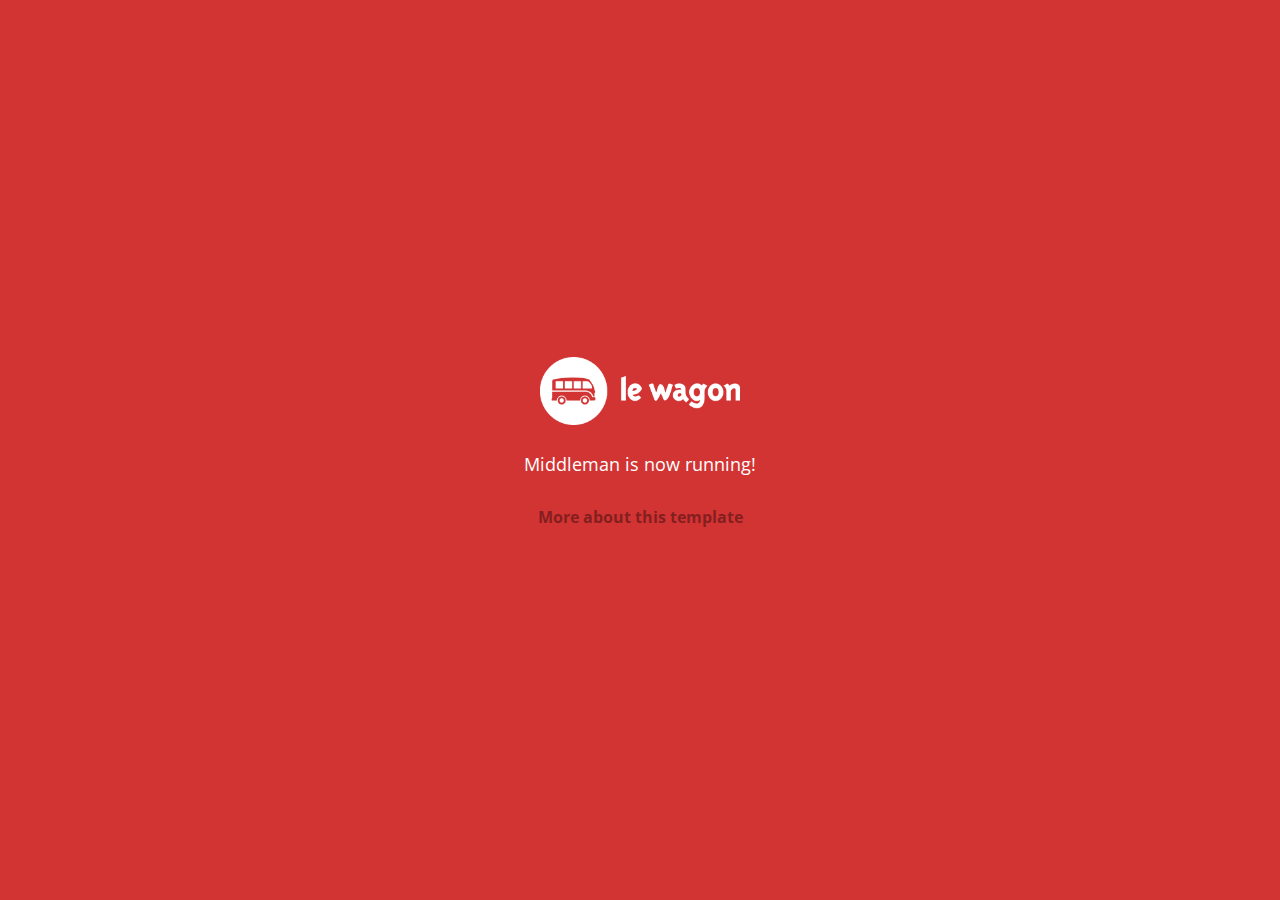
==== index.html @ df665732 "Automated commit at 2018-11-05 10:04:46 UTC by middleman-deploy 2.0.0-alpha" ====
<!doctype html>
<html>
  <head>
    <meta charset="utf-8">
    <meta http-equiv="x-ua-compatible" content="ie=edge">
    <meta name="viewport"
          content="width=device-width, initial-scale=1, shrink-to-fit=no">
    <!-- Use the title from a page's frontmatter if it has one -->
    <title>Le Wagon - Middleman</title>
    <link href="stylesheets/application-d8451641.css" rel="stylesheet" />
    <script src="javascripts/application-93de88c9.js"></script>
    <link href="images/favicon-f15af148.png" rel="icon" type="image/png" />
  </head>
  <body>
    <div id="home">
  <div class="home-content">
    <img src="images/logo-acc9c0ec.png" width="200" alt="Logo" />
    <p>
      Middleman is now running!
    </p>
    <p class="about">
      <a href="about.html">More about this template</a>
    </p>
  </div>
</div>

  </body>
</html>
---- stylesheets/application-d8451641.css ----
@import url("https://fonts.googleapis.com/css?family=Open+Sans:400,300,700|Raleway:400,100,300,700,500");/*!
 * Bootstrap v3.3.7 (http://getbootstrap.com)
 * Copyright 2011-2016 Twitter, Inc.
 * Licensed under MIT (https://github.com/twbs/bootstrap/blob/master/LICENSE)
 *//*! normalize.css v3.0.3 | MIT License | github.com/necolas/normalize.css */html{font-family:sans-serif;-ms-text-size-adjust:100%;-webkit-text-size-adjust:100%}body{margin:0}article,aside,details,figcaption,figure,footer,header,hgroup,main,menu,nav,section,summary{display:block}audio,canvas,progress,video{display:inline-block;vertical-align:baseline}audio:not([controls]){display:none;height:0}[hidden],template{display:none}a{background-color:transparent}a:active,a:hover{outline:0}abbr[title]{border-bottom:1px dotted}b,strong{font-weight:bold}dfn{font-style:italic}h1{font-size:2em;margin:0.67em 0}mark{background:#ff0;color:#000}small{font-size:80%}sub,sup{font-size:75%;line-height:0;position:relative;vertical-align:baseline}sup{top:-0.5em}sub{bottom:-0.25em}img{border:0}svg:not(:root){overflow:hidden}figure{margin:1em 40px}hr{-webkit-box-sizing:content-box;box-sizing:content-box;height:0}pre{overflow:auto}code,kbd,pre,samp{font-family:monospace, monospace;font-size:1em}button,input,optgroup,select,textarea{color:inherit;font:inherit;margin:0}button{overflow:visible}button,select{text-transform:none}button,html input[type="button"],input[type="reset"],input[type="submit"]{-webkit-appearance:button;cursor:pointer}button[disabled],html input[disabled]{cursor:default}button::-moz-focus-inner,input::-moz-focus-inner{border:0;padding:0}input{line-height:normal}input[type="checkbox"],input[type="radio"]{-webkit-box-sizing:border-box;box-sizing:border-box;padding:0}input[type="number"]::-webkit-inner-spin-button,input[type="number"]::-webkit-outer-spin-button{height:auto}input[type="search"]{-webkit-appearance:textfield;-webkit-box-sizing:content-box;box-sizing:content-box}input[type="search"]::-webkit-search-cancel-button,input[type="search"]::-webkit-search-decoration{-webkit-appearance:none}fieldset{border:1px solid #c0c0c0;margin:0 2px;padding:0.35em 0.625em 0.75em}legend{border:0;padding:0}textarea{overflow:auto}optgroup{font-weight:bold}table{border-collapse:collapse;border-spacing:0}td,th{padding:0}/*! Source: https://github.com/h5bp/html5-boilerplate/blob/master/src/css/main.css */@media print{*,*:before,*:after{background:transparent !important;color:#000 !important;-webkit-box-shadow:none !important;box-shadow:none !important;text-shadow:none !important}a,a:visited{text-decoration:underline}a[href]:after{content:" (" attr(href) ")"}abbr[title]:after{content:" (" attr(title) ")"}a[href^="#"]:after,a[href^="javascript:"]:after{content:""}pre,blockquote{border:1px solid #999;page-break-inside:avoid}thead{display:table-header-group}tr,img{page-break-inside:avoid}img{max-width:100% !important}p,h2,h3{orphans:3;widows:3}h2,h3{page-break-after:avoid}.navbar{display:none}.btn>.caret,.dropup>.btn>.caret{border-top-color:#000 !important}.label{border:1px solid #000}.table{border-collapse:collapse !important}.table td,.table th{background-color:#fff !important}.table-bordered th,.table-bordered td{border:1px solid #ddd !important}}@font-face{font-family:'Glyphicons Halflings';src:url("../assets/bootstrap/glyphicons-halflings-regular-86b6f62b.eot");src:url("../assets/bootstrap/glyphicons-halflings-regular-86b6f62b.eot?#iefix") format("embedded-opentype"),url("../assets/bootstrap/glyphicons-halflings-regular-ca35b697.woff2") format("woff2"),url("../assets/bootstrap/glyphicons-halflings-regular-278e49a8.woff") format("woff"),url("../assets/bootstrap/glyphicons-halflings-regular-44bc1850.ttf") format("truetype"),url("../assets/bootstrap/glyphicons-halflings-regular-de51a849.svg#glyphicons_halflingsregular") format("svg")}.glyphicon{position:relative;top:1px;display:inline-block;font-family:'Glyphicons Halflings';font-style:normal;font-weight:normal;line-height:1;-webkit-font-smoothing:antialiased;-moz-osx-font-smoothing:grayscale}.glyphicon-asterisk:before{content:"\002a"}.glyphicon-plus:before{content:"\002b"}.glyphicon-euro:before,.glyphicon-eur:before{content:"\20ac"}.glyphicon-minus:before{content:"\2212"}.glyphicon-cloud:before{content:"\2601"}.glyphicon-envelope:before{content:"\2709"}.glyphicon-pencil:before{content:"\270f"}.glyphicon-glass:before{content:"\e001"}.glyphicon-music:before{content:"\e002"}.glyphicon-search:before{content:"\e003"}.glyphicon-heart:before{content:"\e005"}.glyphicon-star:before{content:"\e006"}.glyphicon-star-empty:before{content:"\e007"}.glyphicon-user:before{content:"\e008"}.glyphicon-film:before{content:"\e009"}.glyphicon-th-large:before{content:"\e010"}.glyphicon-th:before{content:"\e011"}.glyphicon-th-list:before{content:"\e012"}.glyphicon-ok:before{content:"\e013"}.glyphicon-remove:before{content:"\e014"}.glyphicon-zoom-in:before{content:"\e015"}.glyphicon-zoom-out:before{content:"\e016"}.glyphicon-off:before{content:"\e017"}.glyphicon-signal:before{content:"\e018"}.glyphicon-cog:before{content:"\e019"}.glyphicon-trash:before{content:"\e020"}.glyphicon-home:before{content:"\e021"}.glyphicon-file:before{content:"\e022"}.glyphicon-time:before{content:"\e023"}.glyphicon-road:before{content:"\e024"}.glyphicon-download-alt:before{content:"\e025"}.glyphicon-download:before{content:"\e026"}.glyphicon-upload:before{content:"\e027"}.glyphicon-inbox:before{content:"\e028"}.glyphicon-play-circle:before{content:"\e029"}.glyphicon-repeat:before{content:"\e030"}.glyphicon-refresh:before{content:"\e031"}.glyphicon-list-alt:before{content:"\e032"}.glyphicon-lock:before{content:"\e033"}.glyphicon-flag:before{content:"\e034"}.glyphicon-headphones:before{content:"\e035"}.glyphicon-volume-off:before{content:"\e036"}.glyphicon-volume-down:before{content:"\e037"}.glyphicon-volume-up:before{content:"\e038"}.glyphicon-qrcode:before{content:"\e039"}.glyphicon-barcode:before{content:"\e040"}.glyphicon-tag:before{content:"\e041"}.glyphicon-tags:before{content:"\e042"}.glyphicon-book:before{content:"\e043"}.glyphicon-bookmark:before{content:"\e044"}.glyphicon-print:before{content:"\e045"}.glyphicon-camera:before{content:"\e046"}.glyphicon-font:before{content:"\e047"}.glyphicon-bold:before{content:"\e048"}.glyphicon-italic:before{content:"\e049"}.glyphicon-text-height:before{content:"\e050"}.glyphicon-text-width:before{content:"\e051"}.glyphicon-align-left:before{content:"\e052"}.glyphicon-align-center:before{content:"\e053"}.glyphicon-align-right:before{content:"\e054"}.glyphicon-align-justify:before{content:"\e055"}.glyphicon-list:before{content:"\e056"}.glyphicon-indent-left:before{content:"\e057"}.glyphicon-indent-right:before{content:"\e058"}.glyphicon-facetime-video:before{content:"\e059"}.glyphicon-picture:before{content:"\e060"}.glyphicon-map-marker:before{content:"\e062"}.glyphicon-adjust:before{content:"\e063"}.glyphicon-tint:before{content:"\e064"}.glyphicon-edit:before{content:"\e065"}.glyphicon-share:before{content:"\e066"}.glyphicon-check:before{content:"\e067"}.glyphicon-move:before{content:"\e068"}.glyphicon-step-backward:before{content:"\e069"}.glyphicon-fast-backward:before{content:"\e070"}.glyphicon-backward:before{content:"\e071"}.glyphicon-play:before{content:"\e072"}.glyphicon-pause:before{content:"\e073"}.glyphicon-stop:before{content:"\e074"}.glyphicon-forward:before{content:"\e075"}.glyphicon-fast-forward:before{content:"\e076"}.glyphicon-step-forward:before{content:"\e077"}.glyphicon-eject:before{content:"\e078"}.glyphicon-chevron-left:before{content:"\e079"}.glyphicon-chevron-right:before{content:"\e080"}.glyphicon-plus-sign:before{content:"\e081"}.glyphicon-minus-sign:before{content:"\e082"}.glyphicon-remove-sign:before{content:"\e083"}.glyphicon-ok-sign:before{content:"\e084"}.glyphicon-question-sign:before{content:"\e085"}.glyphicon-info-sign:before{content:"\e086"}.glyphicon-screenshot:before{content:"\e087"}.glyphicon-remove-circle:before{content:"\e088"}.glyphicon-ok-circle:before{content:"\e089"}.glyphicon-ban-circle:before{content:"\e090"}.glyphicon-arrow-left:before{content:"\e091"}.glyphicon-arrow-right:before{content:"\e092"}.glyphicon-arrow-up:before{content:"\e093"}.glyphicon-arrow-down:before{content:"\e094"}.glyphicon-share-alt:before{content:"\e095"}.glyphicon-resize-full:before{content:"\e096"}.glyphicon-resize-small:before{content:"\e097"}.glyphicon-exclamation-sign:before{content:"\e101"}.glyphicon-gift:before{content:"\e102"}.glyphicon-leaf:before{content:"\e103"}.glyphicon-fire:before{content:"\e104"}.glyphicon-eye-open:before{content:"\e105"}.glyphicon-eye-close:before{content:"\e106"}.glyphicon-warning-sign:before{content:"\e107"}.glyphicon-plane:before{content:"\e108"}.glyphicon-calendar:before{content:"\e109"}.glyphicon-random:before{content:"\e110"}.glyphicon-comment:before{content:"\e111"}.glyphicon-magnet:before{content:"\e112"}.glyphicon-chevron-up:before{content:"\e113"}.glyphicon-chevron-down:before{content:"\e114"}.glyphicon-retweet:before{content:"\e115"}.glyphicon-shopping-cart:before{content:"\e116"}.glyphicon-folder-close:before{content:"\e117"}.glyphicon-folder-open:before{content:"\e118"}.glyphicon-resize-vertical:before{content:"\e119"}.glyphicon-resize-horizontal:before{content:"\e120"}.glyphicon-hdd:before{content:"\e121"}.glyphicon-bullhorn:before{content:"\e122"}.glyphicon-bell:before{content:"\e123"}.glyphicon-certificate:before{content:"\e124"}.glyphicon-thumbs-up:before{content:"\e125"}.glyphicon-thumbs-down:before{content:"\e126"}.glyphicon-hand-right:before{content:"\e127"}.glyphicon-hand-left:before{content:"\e128"}.glyphicon-hand-up:before{content:"\e129"}.glyphicon-hand-down:before{content:"\e130"}.glyphicon-circle-arrow-right:before{content:"\e131"}.glyphicon-circle-arrow-left:before{content:"\e132"}.glyphicon-circle-arrow-up:before{content:"\e133"}.glyphicon-circle-arrow-down:before{content:"\e134"}.glyphicon-globe:before{content:"\e135"}.glyphicon-wrench:before{content:"\e136"}.glyphicon-tasks:before{content:"\e137"}.glyphicon-filter:before{content:"\e138"}.glyphicon-briefcase:before{content:"\e139"}.glyphicon-fullscreen:before{content:"\e140"}.glyphicon-dashboard:before{content:"\e141"}.glyphicon-paperclip:before{content:"\e142"}.glyphicon-heart-empty:before{content:"\e143"}.glyphicon-link:before{content:"\e144"}.glyphicon-phone:before{content:"\e145"}.glyphicon-pushpin:before{content:"\e146"}.glyphicon-usd:before{content:"\e148"}.glyphicon-gbp:before{content:"\e149"}.glyphicon-sort:before{content:"\e150"}.glyphicon-sort-by-alphabet:before{content:"\e151"}.glyphicon-sort-by-alphabet-alt:before{content:"\e152"}.glyphicon-sort-by-order:before{content:"\e153"}.glyphicon-sort-by-order-alt:before{content:"\e154"}.glyphicon-sort-by-attributes:before{content:"\e155"}.glyphicon-sort-by-attributes-alt:before{content:"\e156"}.glyphicon-unchecked:before{content:"\e157"}.glyphicon-expand:before{content:"\e158"}.glyphicon-collapse-down:before{content:"\e159"}.glyphicon-collapse-up:before{content:"\e160"}.glyphicon-log-in:before{content:"\e161"}.glyphicon-flash:before{content:"\e162"}.glyphicon-log-out:before{content:"\e163"}.glyphicon-new-window:before{content:"\e164"}.glyphicon-record:before{content:"\e165"}.glyphicon-save:before{content:"\e166"}.glyphicon-open:before{content:"\e167"}.glyphicon-saved:before{content:"\e168"}.glyphicon-import:before{content:"\e169"}.glyphicon-export:before{content:"\e170"}.glyphicon-send:before{content:"\e171"}.glyphicon-floppy-disk:before{content:"\e172"}.glyphicon-floppy-saved:before{content:"\e173"}.glyphicon-floppy-remove:before{content:"\e174"}.glyphicon-floppy-save:before{content:"\e175"}.glyphicon-floppy-open:before{content:"\e176"}.glyphicon-credit-card:before{content:"\e177"}.glyphicon-transfer:before{content:"\e178"}.glyphicon-cutlery:before{content:"\e179"}.glyphicon-header:before{content:"\e180"}.glyphicon-compressed:before{content:"\e181"}.glyphicon-earphone:before{content:"\e182"}.glyphicon-phone-alt:before{content:"\e183"}.glyphicon-tower:before{content:"\e184"}.glyphicon-stats:before{content:"\e185"}.glyphicon-sd-video:before{content:"\e186"}.glyphicon-hd-video:before{content:"\e187"}.glyphicon-subtitles:before{content:"\e188"}.glyphicon-sound-stereo:before{content:"\e189"}.glyphicon-sound-dolby:before{content:"\e190"}.glyphicon-sound-5-1:before{content:"\e191"}.glyphicon-sound-6-1:before{content:"\e192"}.glyphicon-sound-7-1:before{content:"\e193"}.glyphicon-copyright-mark:before{content:"\e194"}.glyphicon-registration-mark:before{content:"\e195"}.glyphicon-cloud-download:before{content:"\e197"}.glyphicon-cloud-upload:before{content:"\e198"}.glyphicon-tree-conifer:before{content:"\e199"}.glyphicon-tree-deciduous:before{content:"\e200"}.glyphicon-cd:before{content:"\e201"}.glyphicon-save-file:before{content:"\e202"}.glyphicon-open-file:before{content:"\e203"}.glyphicon-level-up:before{content:"\e204"}.glyphicon-copy:before{content:"\e205"}.glyphicon-paste:before{content:"\e206"}.glyphicon-alert:before{content:"\e209"}.glyphicon-equalizer:before{content:"\e210"}.glyphicon-king:before{content:"\e211"}.glyphicon-queen:before{content:"\e212"}.glyphicon-pawn:before{content:"\e213"}.glyphicon-bishop:before{content:"\e214"}.glyphicon-knight:before{content:"\e215"}.glyphicon-baby-formula:before{content:"\e216"}.glyphicon-tent:before{content:"\26fa"}.glyphicon-blackboard:before{content:"\e218"}.glyphicon-bed:before{content:"\e219"}.glyphicon-apple:before{content:"\f8ff"}.glyphicon-erase:before{content:"\e221"}.glyphicon-hourglass:before{content:"\231b"}.glyphicon-lamp:before{content:"\e223"}.glyphicon-duplicate:before{content:"\e224"}.glyphicon-piggy-bank:before{content:"\e225"}.glyphicon-scissors:before{content:"\e226"}.glyphicon-bitcoin:before{content:"\e227"}.glyphicon-btc:before{content:"\e227"}.glyphicon-xbt:before{content:"\e227"}.glyphicon-yen:before{content:"\00a5"}.glyphicon-jpy:before{content:"\00a5"}.glyphicon-ruble:before{content:"\20bd"}.glyphicon-rub:before{content:"\20bd"}.glyphicon-scale:before{content:"\e230"}.glyphicon-ice-lolly:before{content:"\e231"}.glyphicon-ice-lolly-tasted:before{content:"\e232"}.glyphicon-education:before{content:"\e233"}.glyphicon-option-horizontal:before{content:"\e234"}.glyphicon-option-vertical:before{content:"\e235"}.glyphicon-menu-hamburger:before{content:"\e236"}.glyphicon-modal-window:before{content:"\e237"}.glyphicon-oil:before{content:"\e238"}.glyphicon-grain:before{content:"\e239"}.glyphicon-sunglasses:before{content:"\e240"}.glyphicon-text-size:before{content:"\e241"}.glyphicon-text-color:before{content:"\e242"}.glyphicon-text-background:before{content:"\e243"}.glyphicon-object-align-top:before{content:"\e244"}.glyphicon-object-align-bottom:before{content:"\e245"}.glyphicon-object-align-horizontal:before{content:"\e246"}.glyphicon-object-align-left:before{content:"\e247"}.glyphicon-object-align-vertical:before{content:"\e248"}.glyphicon-object-align-right:before{content:"\e249"}.glyphicon-triangle-right:before{content:"\e250"}.glyphicon-triangle-left:before{content:"\e251"}.glyphicon-triangle-bottom:before{content:"\e252"}.glyphicon-triangle-top:before{content:"\e253"}.glyphicon-console:before{content:"\e254"}.glyphicon-superscript:before{content:"\e255"}.glyphicon-subscript:before{content:"\e256"}.glyphicon-menu-left:before{content:"\e257"}.glyphicon-menu-right:before{content:"\e258"}.glyphicon-menu-down:before{content:"\e259"}.glyphicon-menu-up:before{content:"\e260"}*{-webkit-box-sizing:border-box;box-sizing:border-box}*:before,*:after{-webkit-box-sizing:border-box;box-sizing:border-box}html{font-size:10px;-webkit-tap-highlight-color:transparent}body{font-family:"Open Sans", "Helvetica", "sans-serif";font-size:18px;line-height:1.42857143;color:#333333;background-color:#F4F4F4}input,button,select,textarea{font-family:inherit;font-size:inherit;line-height:inherit}a{color:#469AE0;text-decoration:none}a:hover,a:focus{color:#1f74ba;text-decoration:underline}a:focus{outline:5px auto -webkit-focus-ring-color;outline-offset:-2px}figure{margin:0}img{vertical-align:middle}.img-responsive{display:block;max-width:100%;height:auto}.img-rounded{border-radius:2px}.img-thumbnail{padding:4px;line-height:1.42857143;background-color:#F4F4F4;border:1px solid #ddd;border-radius:2px;-webkit-transition:all 0.2s ease-in-out;transition:all 0.2s ease-in-out;display:inline-block;max-width:100%;height:auto}.img-circle{border-radius:50%}hr{margin-top:25px;margin-bottom:25px;border:0;border-top:1px solid #eeeeee}.sr-only{position:absolute;width:1px;height:1px;margin:-1px;padding:0;overflow:hidden;clip:rect(0, 0, 0, 0);border:0}.sr-only-focusable:active,.sr-only-focusable:focus{position:static;width:auto;height:auto;margin:0;overflow:visible;clip:auto}[role="button"]{cursor:pointer}h1,h2,h3,h4,h5,h6,.h1,.h2,.h3,.h4,.h5,.h6{font-family:"Raleway", "Helvetica", "sans-serif";font-weight:500;line-height:1.1;color:inherit}h1 small,h1 .small,h2 small,h2 .small,h3 small,h3 .small,h4 small,h4 .small,h5 small,h5 .small,h6 small,h6 .small,.h1 small,.h1 .small,.h2 small,.h2 .small,.h3 small,.h3 .small,.h4 small,.h4 .small,.h5 small,.h5 .small,.h6 small,.h6 .small{font-weight:normal;line-height:1;color:#777777}h1,.h1,h2,.h2,h3,.h3{margin-top:25px;margin-bottom:12.5px}h1 small,h1 .small,.h1 small,.h1 .small,h2 small,h2 .small,.h2 small,.h2 .small,h3 small,h3 .small,.h3 small,.h3 .small{font-size:65%}h4,.h4,h5,.h5,h6,.h6{margin-top:12.5px;margin-bottom:12.5px}h4 small,h4 .small,.h4 small,.h4 .small,h5 small,h5 .small,.h5 small,.h5 .small,h6 small,h6 .small,.h6 small,.h6 .small{font-size:75%}h1,.h1{font-size:46px}h2,.h2{font-size:38px}h3,.h3{font-size:31px}h4,.h4{font-size:23px}h5,.h5{font-size:18px}h6,.h6{font-size:16px}p{margin:0 0 12.5px}.lead{margin-bottom:25px;font-size:20px;font-weight:300;line-height:1.4}@media (min-width: 768px){.lead{font-size:27px}}small,.small{font-size:88%}mark,.mark{background-color:#fcf8e3;padding:.2em}.text-left{text-align:left}.text-right{text-align:right}.text-center{text-align:center}.text-justify{text-align:justify}.text-nowrap{white-space:nowrap}.text-lowercase{text-transform:lowercase}.text-uppercase,.initialism{text-transform:uppercase}.text-capitalize{text-transform:capitalize}.text-muted{color:#777777}.text-primary{color:#469AE0}a.text-primary:hover,a.text-primary:focus{color:#2381d0}.text-success{color:#3c763d}a.text-success:hover,a.text-success:focus{color:#2b542c}.text-info{color:#31708f}a.text-info:hover,a.text-info:focus{color:#245269}.text-warning{color:#8a6d3b}a.text-warning:hover,a.text-warning:focus{color:#66512c}.text-danger{color:#a94442}a.text-danger:hover,a.text-danger:focus{color:#843534}.bg-primary{color:#fff}.bg-primary{background-color:#469AE0}a.bg-primary:hover,a.bg-primary:focus{background-color:#2381d0}.bg-success{background-color:#dff0d8}a.bg-success:hover,a.bg-success:focus{background-color:#c1e2b3}.bg-info{background-color:#d9edf7}a.bg-info:hover,a.bg-info:focus{background-color:#afd9ee}.bg-warning{background-color:#fcf8e3}a.bg-warning:hover,a.bg-warning:focus{background-color:#f7ecb5}.bg-danger{background-color:#f2dede}a.bg-danger:hover,a.bg-danger:focus{background-color:#e4b9b9}.page-header{padding-bottom:11.5px;margin:50px 0 25px;border-bottom:1px solid #eeeeee}ul,ol{margin-top:0;margin-bottom:12.5px}ul ul,ul ol,ol ul,ol ol{margin-bottom:0}.list-unstyled{padding-left:0;list-style:none}.list-inline{padding-left:0;list-style:none;margin-left:-5px}.list-inline>li{display:inline-block;padding-left:5px;padding-right:5px}dl{margin-top:0;margin-bottom:25px}dt,dd{line-height:1.42857143}dt{font-weight:bold}dd{margin-left:0}.dl-horizontal dd:before,.dl-horizontal dd:after{content:" ";display:table}.dl-horizontal dd:after{clear:both}@media (min-width: 768px){.dl-horizontal dt{float:left;width:160px;clear:left;text-align:right;overflow:hidden;text-overflow:ellipsis;white-space:nowrap}.dl-horizontal dd{margin-left:180px}}abbr[title],abbr[data-original-title]{cursor:help;border-bottom:1px dotted #777777}.initialism{font-size:90%}blockquote{padding:12.5px 25px;margin:0 0 25px;font-size:22.5px;border-left:5px solid #eeeeee}blockquote p:last-child,blockquote ul:last-child,blockquote ol:last-child{margin-bottom:0}blockquote footer,blockquote small,blockquote .small{display:block;font-size:80%;line-height:1.42857143;color:#777777}blockquote footer:before,blockquote small:before,blockquote .small:before{content:'\2014 \00A0'}.blockquote-reverse,blockquote.pull-right{padding-right:15px;padding-left:0;border-right:5px solid #eeeeee;border-left:0;text-align:right}.blockquote-reverse footer:before,.blockquote-reverse small:before,.blockquote-reverse .small:before,blockquote.pull-right footer:before,blockquote.pull-right small:before,blockquote.pull-right .small:before{content:''}.blockquote-reverse footer:after,.blockquote-reverse small:after,.blockquote-reverse .small:after,blockquote.pull-right footer:after,blockquote.pull-right small:after,blockquote.pull-right .small:after{content:'\00A0 \2014'}address{margin-bottom:25px;font-style:normal;line-height:1.42857143}code,kbd,pre,samp{font-family:Menlo, Monaco, Consolas, "Courier New", monospace}code{padding:2px 4px;font-size:90%;color:#c7254e;background-color:#f9f2f4;border-radius:2px}kbd{padding:2px 4px;font-size:90%;color:#fff;background-color:#333;border-radius:2px;-webkit-box-shadow:inset 0 -1px 0 rgba(0,0,0,0.25);box-shadow:inset 0 -1px 0 rgba(0,0,0,0.25)}kbd kbd{padding:0;font-size:100%;font-weight:bold;-webkit-box-shadow:none;box-shadow:none}pre{display:block;padding:12px;margin:0 0 12.5px;font-size:17px;line-height:1.42857143;word-break:break-all;word-wrap:break-word;color:#333333;background-color:#f5f5f5;border:1px solid #ccc;border-radius:2px}pre code{padding:0;font-size:inherit;color:inherit;white-space:pre-wrap;background-color:transparent;border-radius:0}.pre-scrollable{max-height:340px;overflow-y:scroll}.container{margin-right:auto;margin-left:auto;padding-left:15px;padding-right:15px}.container:before,.container:after{content:" ";display:table}.container:after{clear:both}@media (min-width: 768px){.container{width:750px}}@media (min-width: 992px){.container{width:970px}}@media (min-width: 1200px){.container{width:1170px}}.container-fluid{margin-right:auto;margin-left:auto;padding-left:15px;padding-right:15px}.container-fluid:before,.container-fluid:after{content:" ";display:table}.container-fluid:after{clear:both}.row{margin-left:-15px;margin-right:-15px}.row:before,.row:after{content:" ";display:table}.row:after{clear:both}.col-xs-1,.col-sm-1,.col-md-1,.col-lg-1,.col-xs-2,.col-sm-2,.col-md-2,.col-lg-2,.col-xs-3,.col-sm-3,.col-md-3,.col-lg-3,.col-xs-4,.col-sm-4,.col-md-4,.col-lg-4,.col-xs-5,.col-sm-5,.col-md-5,.col-lg-5,.col-xs-6,.col-sm-6,.col-md-6,.col-lg-6,.col-xs-7,.col-sm-7,.col-md-7,.col-lg-7,.col-xs-8,.col-sm-8,.col-md-8,.col-lg-8,.col-xs-9,.col-sm-9,.col-md-9,.col-lg-9,.col-xs-10,.col-sm-10,.col-md-10,.col-lg-10,.col-xs-11,.col-sm-11,.col-md-11,.col-lg-11,.col-xs-12,.col-sm-12,.col-md-12,.col-lg-12{position:relative;min-height:1px;padding-left:15px;padding-right:15px}.col-xs-1,.col-xs-2,.col-xs-3,.col-xs-4,.col-xs-5,.col-xs-6,.col-xs-7,.col-xs-8,.col-xs-9,.col-xs-10,.col-xs-11,.col-xs-12{float:left}.col-xs-1{width:8.33333333%}.col-xs-2{width:16.66666667%}.col-xs-3{width:25%}.col-xs-4{width:33.33333333%}.col-xs-5{width:41.66666667%}.col-xs-6{width:50%}.col-xs-7{width:58.33333333%}.col-xs-8{width:66.66666667%}.col-xs-9{width:75%}.col-xs-10{width:83.33333333%}.col-xs-11{width:91.66666667%}.col-xs-12{width:100%}.col-xs-pull-0{right:auto}.col-xs-pull-1{right:8.33333333%}.col-xs-pull-2{right:16.66666667%}.col-xs-pull-3{right:25%}.col-xs-pull-4{right:33.33333333%}.col-xs-pull-5{right:41.66666667%}.col-xs-pull-6{right:50%}.col-xs-pull-7{right:58.33333333%}.col-xs-pull-8{right:66.66666667%}.col-xs-pull-9{right:75%}.col-xs-pull-10{right:83.33333333%}.col-xs-pull-11{right:91.66666667%}.col-xs-pull-12{right:100%}.col-xs-push-0{left:auto}.col-xs-push-1{left:8.33333333%}.col-xs-push-2{left:16.66666667%}.col-xs-push-3{left:25%}.col-xs-push-4{left:33.33333333%}.col-xs-push-5{left:41.66666667%}.col-xs-push-6{left:50%}.col-xs-push-7{left:58.33333333%}.col-xs-push-8{left:66.66666667%}.col-xs-push-9{left:75%}.col-xs-push-10{left:83.33333333%}.col-xs-push-11{left:91.66666667%}.col-xs-push-12{left:100%}.col-xs-offset-0{margin-left:0%}.col-xs-offset-1{margin-left:8.33333333%}.col-xs-offset-2{margin-left:16.66666667%}.col-xs-offset-3{margin-left:25%}.col-xs-offset-4{margin-left:33.33333333%}.col-xs-offset-5{margin-left:41.66666667%}.col-xs-offset-6{margin-left:50%}.col-xs-offset-7{margin-left:58.33333333%}.col-xs-offset-8{margin-left:66.66666667%}.col-xs-offset-9{margin-left:75%}.col-xs-offset-10{margin-left:83.33333333%}.col-xs-offset-11{margin-left:91.66666667%}.col-xs-offset-12{margin-left:100%}@media (min-width: 768px){.col-sm-1,.col-sm-2,.col-sm-3,.col-sm-4,.col-sm-5,.col-sm-6,.col-sm-7,.col-sm-8,.col-sm-9,.col-sm-10,.col-sm-11,.col-sm-12{float:left}.col-sm-1{width:8.33333333%}.col-sm-2{width:16.66666667%}.col-sm-3{width:25%}.col-sm-4{width:33.33333333%}.col-sm-5{width:41.66666667%}.col-sm-6{width:50%}.col-sm-7{width:58.33333333%}.col-sm-8{width:66.66666667%}.col-sm-9{width:75%}.col-sm-10{width:83.33333333%}.col-sm-11{width:91.66666667%}.col-sm-12{width:100%}.col-sm-pull-0{right:auto}.col-sm-pull-1{right:8.33333333%}.col-sm-pull-2{right:16.66666667%}.col-sm-pull-3{right:25%}.col-sm-pull-4{right:33.33333333%}.col-sm-pull-5{right:41.66666667%}.col-sm-pull-6{right:50%}.col-sm-pull-7{right:58.33333333%}.col-sm-pull-8{right:66.66666667%}.col-sm-pull-9{right:75%}.col-sm-pull-10{right:83.33333333%}.col-sm-pull-11{right:91.66666667%}.col-sm-pull-12{right:100%}.col-sm-push-0{left:auto}.col-sm-push-1{left:8.33333333%}.col-sm-push-2{left:16.66666667%}.col-sm-push-3{left:25%}.col-sm-push-4{left:33.33333333%}.col-sm-push-5{left:41.66666667%}.col-sm-push-6{left:50%}.col-sm-push-7{left:58.33333333%}.col-sm-push-8{left:66.66666667%}.col-sm-push-9{left:75%}.col-sm-push-10{left:83.33333333%}.col-sm-push-11{left:91.66666667%}.col-sm-push-12{left:100%}.col-sm-offset-0{margin-left:0%}.col-sm-offset-1{margin-left:8.33333333%}.col-sm-offset-2{margin-left:16.66666667%}.col-sm-offset-3{margin-left:25%}.col-sm-offset-4{margin-left:33.33333333%}.col-sm-offset-5{margin-left:41.66666667%}.col-sm-offset-6{margin-left:50%}.col-sm-offset-7{margin-left:58.33333333%}.col-sm-offset-8{margin-left:66.66666667%}.col-sm-offset-9{margin-left:75%}.col-sm-offset-10{margin-left:83.33333333%}.col-sm-offset-11{margin-left:91.66666667%}.col-sm-offset-12{margin-left:100%}}@media (min-width: 992px){.col-md-1,.col-md-2,.col-md-3,.col-md-4,.col-md-5,.col-md-6,.col-md-7,.col-md-8,.col-md-9,.col-md-10,.col-md-11,.col-md-12{float:left}.col-md-1{width:8.33333333%}.col-md-2{width:16.66666667%}.col-md-3{width:25%}.col-md-4{width:33.33333333%}.col-md-5{width:41.66666667%}.col-md-6{width:50%}.col-md-7{width:58.33333333%}.col-md-8{width:66.66666667%}.col-md-9{width:75%}.col-md-10{width:83.33333333%}.col-md-11{width:91.66666667%}.col-md-12{width:100%}.col-md-pull-0{right:auto}.col-md-pull-1{right:8.33333333%}.col-md-pull-2{right:16.66666667%}.col-md-pull-3{right:25%}.col-md-pull-4{right:33.33333333%}.col-md-pull-5{right:41.66666667%}.col-md-pull-6{right:50%}.col-md-pull-7{right:58.33333333%}.col-md-pull-8{right:66.66666667%}.col-md-pull-9{right:75%}.col-md-pull-10{right:83.33333333%}.col-md-pull-11{right:91.66666667%}.col-md-pull-12{right:100%}.col-md-push-0{left:auto}.col-md-push-1{left:8.33333333%}.col-md-push-2{left:16.66666667%}.col-md-push-3{left:25%}.col-md-push-4{left:33.33333333%}.col-md-push-5{left:41.66666667%}.col-md-push-6{left:50%}.col-md-push-7{left:58.33333333%}.col-md-push-8{left:66.66666667%}.col-md-push-9{left:75%}.col-md-push-10{left:83.33333333%}.col-md-push-11{left:91.66666667%}.col-md-push-12{left:100%}.col-md-offset-0{margin-left:0%}.col-md-offset-1{margin-left:8.33333333%}.col-md-offset-2{margin-left:16.66666667%}.col-md-offset-3{margin-left:25%}.col-md-offset-4{margin-left:33.33333333%}.col-md-offset-5{margin-left:41.66666667%}.col-md-offset-6{margin-left:50%}.col-md-offset-7{margin-left:58.33333333%}.col-md-offset-8{margin-left:66.66666667%}.col-md-offset-9{margin-left:75%}.col-md-offset-10{margin-left:83.33333333%}.col-md-offset-11{margin-left:91.66666667%}.col-md-offset-12{margin-left:100%}}@media (min-width: 1200px){.col-lg-1,.col-lg-2,.col-lg-3,.col-lg-4,.col-lg-5,.col-lg-6,.col-lg-7,.col-lg-8,.col-lg-9,.col-lg-10,.col-lg-11,.col-lg-12{float:left}.col-lg-1{width:8.33333333%}.col-lg-2{width:16.66666667%}.col-lg-3{width:25%}.col-lg-4{width:33.33333333%}.col-lg-5{width:41.66666667%}.col-lg-6{width:50%}.col-lg-7{width:58.33333333%}.col-lg-8{width:66.66666667%}.col-lg-9{width:75%}.col-lg-10{width:83.33333333%}.col-lg-11{width:91.66666667%}.col-lg-12{width:100%}.col-lg-pull-0{right:auto}.col-lg-pull-1{right:8.33333333%}.col-lg-pull-2{right:16.66666667%}.col-lg-pull-3{right:25%}.col-lg-pull-4{right:33.33333333%}.col-lg-pull-5{right:41.66666667%}.col-lg-pull-6{right:50%}.col-lg-pull-7{right:58.33333333%}.col-lg-pull-8{right:66.66666667%}.col-lg-pull-9{right:75%}.col-lg-pull-10{right:83.33333333%}.col-lg-pull-11{right:91.66666667%}.col-lg-pull-12{right:100%}.col-lg-push-0{left:auto}.col-lg-push-1{left:8.33333333%}.col-lg-push-2{left:16.66666667%}.col-lg-push-3{left:25%}.col-lg-push-4{left:33.33333333%}.col-lg-push-5{left:41.66666667%}.col-lg-push-6{left:50%}.col-lg-push-7{left:58.33333333%}.col-lg-push-8{left:66.66666667%}.col-lg-push-9{left:75%}.col-lg-push-10{left:83.33333333%}.col-lg-push-11{left:91.66666667%}.col-lg-push-12{left:100%}.col-lg-offset-0{margin-left:0%}.col-lg-offset-1{margin-left:8.33333333%}.col-lg-offset-2{margin-left:16.66666667%}.col-lg-offset-3{margin-left:25%}.col-lg-offset-4{margin-left:33.33333333%}.col-lg-offset-5{margin-left:41.66666667%}.col-lg-offset-6{margin-left:50%}.col-lg-offset-7{margin-left:58.33333333%}.col-lg-offset-8{margin-left:66.66666667%}.col-lg-offset-9{margin-left:75%}.col-lg-offset-10{margin-left:83.33333333%}.col-lg-offset-11{margin-left:91.66666667%}.col-lg-offset-12{margin-left:100%}}table{background-color:transparent}caption{padding-top:8px;padding-bottom:8px;color:#777777;text-align:left}th{text-align:left}.table{width:100%;max-width:100%;margin-bottom:25px}.table>thead>tr>th,.table>thead>tr>td,.table>tbody>tr>th,.table>tbody>tr>td,.table>tfoot>tr>th,.table>tfoot>tr>td{padding:8px;line-height:1.42857143;vertical-align:top;border-top:1px solid #ddd}.table>thead>tr>th{vertical-align:bottom;border-bottom:2px solid #ddd}.table>caption+thead>tr:first-child>th,.table>caption+thead>tr:first-child>td,.table>colgroup+thead>tr:first-child>th,.table>colgroup+thead>tr:first-child>td,.table>thead:first-child>tr:first-child>th,.table>thead:first-child>tr:first-child>td{border-top:0}.table>tbody+tbody{border-top:2px solid #ddd}.table .table{background-color:#F4F4F4}.table-condensed>thead>tr>th,.table-condensed>thead>tr>td,.table-condensed>tbody>tr>th,.table-condensed>tbody>tr>td,.table-condensed>tfoot>tr>th,.table-condensed>tfoot>tr>td{padding:5px}.table-bordered{border:1px solid #ddd}.table-bordered>thead>tr>th,.table-bordered>thead>tr>td,.table-bordered>tbody>tr>th,.table-bordered>tbody>tr>td,.table-bordered>tfoot>tr>th,.table-bordered>tfoot>tr>td{border:1px solid #ddd}.table-bordered>thead>tr>th,.table-bordered>thead>tr>td{border-bottom-width:2px}.table-striped>tbody>tr:nth-of-type(odd){background-color:#f9f9f9}.table-hover>tbody>tr:hover{background-color:#f5f5f5}table col[class*="col-"]{position:static;float:none;display:table-column}table td[class*="col-"],table th[class*="col-"]{position:static;float:none;display:table-cell}.table>thead>tr>td.active,.table>thead>tr>th.active,.table>thead>tr.active>td,.table>thead>tr.active>th,.table>tbody>tr>td.active,.table>tbody>tr>th.active,.table>tbody>tr.active>td,.table>tbody>tr.active>th,.table>tfoot>tr>td.active,.table>tfoot>tr>th.active,.table>tfoot>tr.active>td,.table>tfoot>tr.active>th{background-color:#f5f5f5}.table-hover>tbody>tr>td.active:hover,.table-hover>tbody>tr>th.active:hover,.table-hover>tbody>tr.active:hover>td,.table-hover>tbody>tr:hover>.active,.table-hover>tbody>tr.active:hover>th{background-color:#e8e8e8}.table>thead>tr>td.success,.table>thead>tr>th.success,.table>thead>tr.success>td,.table>thead>tr.success>th,.table>tbody>tr>td.success,.table>tbody>tr>th.success,.table>tbody>tr.success>td,.table>tbody>tr.success>th,.table>tfoot>tr>td.success,.table>tfoot>tr>th.success,.table>tfoot>tr.success>td,.table>tfoot>tr.success>th{background-color:#dff0d8}.table-hover>tbody>tr>td.success:hover,.table-hover>tbody>tr>th.success:hover,.table-hover>tbody>tr.success:hover>td,.table-hover>tbody>tr:hover>.success,.table-hover>tbody>tr.success:hover>th{background-color:#d0e9c6}.table>thead>tr>td.info,.table>thead>tr>th.info,.table>thead>tr.info>td,.table>thead>tr.info>th,.table>tbody>tr>td.info,.table>tbody>tr>th.info,.table>tbody>tr.info>td,.table>tbody>tr.info>th,.table>tfoot>tr>td.info,.table>tfoot>tr>th.info,.table>tfoot>tr.info>td,.table>tfoot>tr.info>th{background-color:#d9edf7}.table-hover>tbody>tr>td.info:hover,.table-hover>tbody>tr>th.info:hover,.table-hover>tbody>tr.info:hover>td,.table-hover>tbody>tr:hover>.info,.table-hover>tbody>tr.info:hover>th{background-color:#c4e3f3}.table>thead>tr>td.warning,.table>thead>tr>th.warning,.table>thead>tr.warning>td,.table>thead>tr.warning>th,.table>tbody>tr>td.warning,.table>tbody>tr>th.warning,.table>tbody>tr.warning>td,.table>tbody>tr.warning>th,.table>tfoot>tr>td.warning,.table>tfoot>tr>th.warning,.table>tfoot>tr.warning>td,.table>tfoot>tr.warning>th{background-color:#fcf8e3}.table-hover>tbody>tr>td.warning:hover,.table-hover>tbody>tr>th.warning:hover,.table-hover>tbody>tr.warning:hover>td,.table-hover>tbody>tr:hover>.warning,.table-hover>tbody>tr.warning:hover>th{background-color:#faf2cc}.table>thead>tr>td.danger,.table>thead>tr>th.danger,.table>thead>tr.danger>td,.table>thead>tr.danger>th,.table>tbody>tr>td.danger,.table>tbody>tr>th.danger,.table>tbody>tr.danger>td,.table>tbody>tr.danger>th,.table>tfoot>tr>td.danger,.table>tfoot>tr>th.danger,.table>tfoot>tr.danger>td,.table>tfoot>tr.danger>th{background-color:#f2dede}.table-hover>tbody>tr>td.danger:hover,.table-hover>tbody>tr>th.danger:hover,.table-hover>tbody>tr.danger:hover>td,.table-hover>tbody>tr:hover>.danger,.table-hover>tbody>tr.danger:hover>th{background-color:#ebcccc}.table-responsive{overflow-x:auto;min-height:0.01%}@media screen and (max-width: 767px){.table-responsive{width:100%;margin-bottom:18.75px;overflow-y:hidden;-ms-overflow-style:-ms-autohiding-scrollbar;border:1px solid #ddd}.table-responsive>.table{margin-bottom:0}.table-responsive>.table>thead>tr>th,.table-responsive>.table>thead>tr>td,.table-responsive>.table>tbody>tr>th,.table-responsive>.table>tbody>tr>td,.table-responsive>.table>tfoot>tr>th,.table-responsive>.table>tfoot>tr>td{white-space:nowrap}.table-responsive>.table-bordered{border:0}.table-responsive>.table-bordered>thead>tr>th:first-child,.table-responsive>.table-bordered>thead>tr>td:first-child,.table-responsive>.table-bordered>tbody>tr>th:first-child,.table-responsive>.table-bordered>tbody>tr>td:first-child,.table-responsive>.table-bordered>tfoot>tr>th:first-child,.table-responsive>.table-bordered>tfoot>tr>td:first-child{border-left:0}.table-responsive>.table-bordered>thead>tr>th:last-child,.table-responsive>.table-bordered>thead>tr>td:last-child,.table-responsive>.table-bordered>tbody>tr>th:last-child,.table-responsive>.table-bordered>tbody>tr>td:last-child,.table-responsive>.table-bordered>tfoot>tr>th:last-child,.table-responsive>.table-bordered>tfoot>tr>td:last-child{border-right:0}.table-responsive>.table-bordered>tbody>tr:last-child>th,.table-responsive>.table-bordered>tbody>tr:last-child>td,.table-responsive>.table-bordered>tfoot>tr:last-child>th,.table-responsive>.table-bordered>tfoot>tr:last-child>td{border-bottom:0}}fieldset{padding:0;margin:0;border:0;min-width:0}legend{display:block;width:100%;padding:0;margin-bottom:25px;font-size:27px;line-height:inherit;color:#333333;border:0;border-bottom:1px solid #e5e5e5}label{display:inline-block;max-width:100%;margin-bottom:5px;font-weight:bold}input[type="search"]{-webkit-box-sizing:border-box;box-sizing:border-box}input[type="radio"],input[type="checkbox"]{margin:4px 0 0;margin-top:1px \9;line-height:normal}input[type="file"]{display:block}input[type="range"]{display:block;width:100%}select[multiple],select[size]{height:auto}input[type="file"]:focus,input[type="radio"]:focus,input[type="checkbox"]:focus{outline:5px auto -webkit-focus-ring-color;outline-offset:-2px}output{display:block;padding-top:7px;font-size:18px;line-height:1.42857143;color:#000000}.form-control{display:block;width:100%;height:39px;padding:6px 12px;font-size:18px;line-height:1.42857143;color:#000000;background-color:#fff;background-image:none;border:1px solid #ccc;border-radius:2px;-webkit-box-shadow:inset 0 1px 1px rgba(0,0,0,0.075);box-shadow:inset 0 1px 1px rgba(0,0,0,0.075);-webkit-transition:border-color ease-in-out 0.15s, box-shadow ease-in-out 0.15s;-webkit-transition:border-color ease-in-out 0.15s, -webkit-box-shadow ease-in-out 0.15s;transition:border-color ease-in-out 0.15s, -webkit-box-shadow ease-in-out 0.15s;transition:border-color ease-in-out 0.15s, box-shadow ease-in-out 0.15s;transition:border-color ease-in-out 0.15s, box-shadow ease-in-out 0.15s, -webkit-box-shadow ease-in-out 0.15s}.form-control:focus{border-color:#66afe9;outline:0;-webkit-box-shadow:inset 0 1px 1px rgba(0,0,0,0.075),0 0 8px rgba(102,175,233,0.6);box-shadow:inset 0 1px 1px rgba(0,0,0,0.075),0 0 8px rgba(102,175,233,0.6)}.form-control::-moz-placeholder{color:#999;opacity:1}.form-control:-ms-input-placeholder{color:#999}.form-control::-webkit-input-placeholder{color:#999}.form-control::-ms-expand{border:0;background-color:transparent}.form-control[disabled],.form-control[readonly],fieldset[disabled] .form-control{background-color:#eeeeee;opacity:1}.form-control[disabled],fieldset[disabled] .form-control{cursor:not-allowed}textarea.form-control{height:auto}input[type="search"]{-webkit-appearance:none}@media screen and (-webkit-min-device-pixel-ratio: 0){input[type="date"].form-control,input[type="time"].form-control,input[type="datetime-local"].form-control,input[type="month"].form-control{line-height:39px}input[type="date"].input-sm,.input-group-sm>input[type="date"].form-control,.input-group-sm>input[type="date"].input-group-addon,.input-group-sm>.input-group-btn>input[type="date"].btn,.input-group-sm input[type="date"],input[type="time"].input-sm,.input-group-sm>input[type="time"].form-control,.input-group-sm>input[type="time"].input-group-addon,.input-group-sm>.input-group-btn>input[type="time"].btn,.input-group-sm input[type="time"],input[type="datetime-local"].input-sm,.input-group-sm>input[type="datetime-local"].form-control,.input-group-sm>input[type="datetime-local"].input-group-addon,.input-group-sm>.input-group-btn>input[type="datetime-local"].btn,.input-group-sm input[type="datetime-local"],input[type="month"].input-sm,.input-group-sm>input[type="month"].form-control,.input-group-sm>input[type="month"].input-group-addon,.input-group-sm>.input-group-btn>input[type="month"].btn,.input-group-sm input[type="month"]{line-height:36px}input[type="date"].input-lg,.input-group-lg>input[type="date"].form-control,.input-group-lg>input[type="date"].input-group-addon,.input-group-lg>.input-group-btn>input[type="date"].btn,.input-group-lg input[type="date"],input[type="time"].input-lg,.input-group-lg>input[type="time"].form-control,.input-group-lg>input[type="time"].input-group-addon,.input-group-lg>.input-group-btn>input[type="time"].btn,.input-group-lg input[type="time"],input[type="datetime-local"].input-lg,.input-group-lg>input[type="datetime-local"].form-control,.input-group-lg>input[type="datetime-local"].input-group-addon,.input-group-lg>.input-group-btn>input[type="datetime-local"].btn,.input-group-lg input[type="datetime-local"],input[type="month"].input-lg,.input-group-lg>input[type="month"].form-control,.input-group-lg>input[type="month"].input-group-addon,.input-group-lg>.input-group-btn>input[type="month"].btn,.input-group-lg input[type="month"]{line-height:53px}}.form-group{margin-bottom:15px}.radio,.checkbox{position:relative;display:block;margin-top:10px;margin-bottom:10px}.radio label,.checkbox label{min-height:25px;padding-left:20px;margin-bottom:0;font-weight:normal;cursor:pointer}.radio input[type="radio"],.radio-inline input[type="radio"],.checkbox input[type="checkbox"],.checkbox-inline input[type="checkbox"]{position:absolute;margin-left:-20px;margin-top:4px \9}.radio+.radio,.checkbox+.checkbox{margin-top:-5px}.radio-inline,.checkbox-inline{position:relative;display:inline-block;padding-left:20px;margin-bottom:0;vertical-align:middle;font-weight:normal;cursor:pointer}.radio-inline+.radio-inline,.checkbox-inline+.checkbox-inline{margin-top:0;margin-left:10px}input[type="radio"][disabled],input[type="radio"].disabled,fieldset[disabled] input[type="radio"],input[type="checkbox"][disabled],input[type="checkbox"].disabled,fieldset[disabled] input[type="checkbox"]{cursor:not-allowed}.radio-inline.disabled,fieldset[disabled] .radio-inline,.checkbox-inline.disabled,fieldset[disabled] .checkbox-inline{cursor:not-allowed}.radio.disabled label,fieldset[disabled] .radio label,.checkbox.disabled label,fieldset[disabled] .checkbox label{cursor:not-allowed}.form-control-static{padding-top:7px;padding-bottom:7px;margin-bottom:0;min-height:43px}.form-control-static.input-lg,.input-group-lg>.form-control-static.form-control,.input-group-lg>.form-control-static.input-group-addon,.input-group-lg>.input-group-btn>.form-control-static.btn,.form-control-static.input-sm,.input-group-sm>.form-control-static.form-control,.input-group-sm>.form-control-static.input-group-addon,.input-group-sm>.input-group-btn>.form-control-static.btn{padding-left:0;padding-right:0}.input-sm,.input-group-sm>.form-control,.input-group-sm>.input-group-addon,.input-group-sm>.input-group-btn>.btn{height:36px;padding:5px 10px;font-size:16px;line-height:1.5;border-radius:2px}select.input-sm,.input-group-sm>select.form-control,.input-group-sm>select.input-group-addon,.input-group-sm>.input-group-btn>select.btn{height:36px;line-height:36px}textarea.input-sm,.input-group-sm>textarea.form-control,.input-group-sm>textarea.input-group-addon,.input-group-sm>.input-group-btn>textarea.btn,select[multiple].input-sm,.input-group-sm>select[multiple].form-control,.input-group-sm>select[multiple].input-group-addon,.input-group-sm>.input-group-btn>select[multiple].btn{height:auto}.form-group-sm .form-control{height:36px;padding:5px 10px;font-size:16px;line-height:1.5;border-radius:2px}.form-group-sm select.form-control{height:36px;line-height:36px}.form-group-sm textarea.form-control,.form-group-sm select[multiple].form-control{height:auto}.form-group-sm .form-control-static{height:36px;min-height:41px;padding:6px 10px;font-size:16px;line-height:1.5}.input-lg,.input-group-lg>.form-control,.input-group-lg>.input-group-addon,.input-group-lg>.input-group-btn>.btn{height:53px;padding:10px 16px;font-size:23px;line-height:1.3333333;border-radius:2px}select.input-lg,.input-group-lg>select.form-control,.input-group-lg>select.input-group-addon,.input-group-lg>.input-group-btn>select.btn{height:53px;line-height:53px}textarea.input-lg,.input-group-lg>textarea.form-control,.input-group-lg>textarea.input-group-addon,.input-group-lg>.input-group-btn>textarea.btn,select[multiple].input-lg,.input-group-lg>select[multiple].form-control,.input-group-lg>select[multiple].input-group-addon,.input-group-lg>.input-group-btn>select[multiple].btn{height:auto}.form-group-lg .form-control{height:53px;padding:10px 16px;font-size:23px;line-height:1.3333333;border-radius:2px}.form-group-lg select.form-control{height:53px;line-height:53px}.form-group-lg textarea.form-control,.form-group-lg select[multiple].form-control{height:auto}.form-group-lg .form-control-static{height:53px;min-height:48px;padding:11px 16px;font-size:23px;line-height:1.3333333}.has-feedback{position:relative}.has-feedback .form-control{padding-right:48.75px}.form-control-feedback{position:absolute;top:0;right:0;z-index:2;display:block;width:39px;height:39px;line-height:39px;text-align:center;pointer-events:none}.input-lg+.form-control-feedback,.input-group-lg>.form-control+.form-control-feedback,.input-group-lg>.input-group-addon+.form-control-feedback,.input-group-lg>.input-group-btn>.btn+.form-control-feedback,.input-group-lg+.form-control-feedback,.form-group-lg .form-control+.form-control-feedback{width:53px;height:53px;line-height:53px}.input-sm+.form-control-feedback,.input-group-sm>.form-control+.form-control-feedback,.input-group-sm>.input-group-addon+.form-control-feedback,.input-group-sm>.input-group-btn>.btn+.form-control-feedback,.input-group-sm+.form-control-feedback,.form-group-sm .form-control+.form-control-feedback{width:36px;height:36px;line-height:36px}.has-success .help-block,.has-success .control-label,.has-success .radio,.has-success .checkbox,.has-success .radio-inline,.has-success .checkbox-inline,.has-success.radio label,.has-success.checkbox label,.has-success.radio-inline label,.has-success.checkbox-inline label{color:#3c763d}.has-success .form-control{border-color:#3c763d;-webkit-box-shadow:inset 0 1px 1px rgba(0,0,0,0.075);box-shadow:inset 0 1px 1px rgba(0,0,0,0.075)}.has-success .form-control:focus{border-color:#2b542c;-webkit-box-shadow:inset 0 1px 1px rgba(0,0,0,0.075),0 0 6px #67b168;box-shadow:inset 0 1px 1px rgba(0,0,0,0.075),0 0 6px #67b168}.has-success .input-group-addon{color:#3c763d;border-color:#3c763d;background-color:#dff0d8}.has-success .form-control-feedback{color:#3c763d}.has-warning .help-block,.has-warning .control-label,.has-warning .radio,.has-warning .checkbox,.has-warning .radio-inline,.has-warning .checkbox-inline,.has-warning.radio label,.has-warning.checkbox label,.has-warning.radio-inline label,.has-warning.checkbox-inline label{color:#8a6d3b}.has-warning .form-control{border-color:#8a6d3b;-webkit-box-shadow:inset 0 1px 1px rgba(0,0,0,0.075);box-shadow:inset 0 1px 1px rgba(0,0,0,0.075)}.has-warning .form-control:focus{border-color:#66512c;-webkit-box-shadow:inset 0 1px 1px rgba(0,0,0,0.075),0 0 6px #c0a16b;box-shadow:inset 0 1px 1px rgba(0,0,0,0.075),0 0 6px #c0a16b}.has-warning .input-group-addon{color:#8a6d3b;border-color:#8a6d3b;background-color:#fcf8e3}.has-warning .form-control-feedback{color:#8a6d3b}.has-error .help-block,.has-error .control-label,.has-error .radio,.has-error .checkbox,.has-error .radio-inline,.has-error .checkbox-inline,.has-error.radio label,.has-error.checkbox label,.has-error.radio-inline label,.has-error.checkbox-inline label{color:#a94442}.has-error .form-control{border-color:#a94442;-webkit-box-shadow:inset 0 1px 1px rgba(0,0,0,0.075);box-shadow:inset 0 1px 1px rgba(0,0,0,0.075)}.has-error .form-control:focus{border-color:#843534;-webkit-box-shadow:inset 0 1px 1px rgba(0,0,0,0.075),0 0 6px #ce8483;box-shadow:inset 0 1px 1px rgba(0,0,0,0.075),0 0 6px #ce8483}.has-error .input-group-addon{color:#a94442;border-color:#a94442;background-color:#f2dede}.has-error .form-control-feedback{color:#a94442}.has-feedback label ~ .form-control-feedback{top:30px}.has-feedback label.sr-only ~ .form-control-feedback{top:0}.help-block{display:block;margin-top:5px;margin-bottom:10px;color:#737373}@media (min-width: 768px){.form-inline .form-group{display:inline-block;margin-bottom:0;vertical-align:middle}.form-inline .form-control{display:inline-block;width:auto;vertical-align:middle}.form-inline .form-control-static{display:inline-block}.form-inline .input-group{display:inline-table;vertical-align:middle}.form-inline .input-group .input-group-addon,.form-inline .input-group .input-group-btn,.form-inline .input-group .form-control{width:auto}.form-inline .input-group>.form-control{width:100%}.form-inline .control-label{margin-bottom:0;vertical-align:middle}.form-inline .radio,.form-inline .checkbox{display:inline-block;margin-top:0;margin-bottom:0;vertical-align:middle}.form-inline .radio label,.form-inline .checkbox label{padding-left:0}.form-inline .radio input[type="radio"],.form-inline .checkbox input[type="checkbox"]{position:relative;margin-left:0}.form-inline .has-feedback .form-control-feedback{top:0}}.form-horizontal .radio,.form-horizontal .checkbox,.form-horizontal .radio-inline,.form-horizontal .checkbox-inline{margin-top:0;margin-bottom:0;padding-top:7px}.form-horizontal .radio,.form-horizontal .checkbox{min-height:32px}.form-horizontal .form-group{margin-left:-15px;margin-right:-15px}.form-horizontal .form-group:before,.form-horizontal .form-group:after{content:" ";display:table}.form-horizontal .form-group:after{clear:both}@media (min-width: 768px){.form-horizontal .control-label{text-align:right;margin-bottom:0;padding-top:7px}}.form-horizontal .has-feedback .form-control-feedback{right:15px}@media (min-width: 768px){.form-horizontal .form-group-lg .control-label{padding-top:11px;font-size:23px}}@media (min-width: 768px){.form-horizontal .form-group-sm .control-label{padding-top:6px;font-size:16px}}.btn{display:inline-block;margin-bottom:0;font-weight:normal;text-align:center;vertical-align:middle;-ms-touch-action:manipulation;touch-action:manipulation;cursor:pointer;background-image:none;border:1px solid transparent;white-space:nowrap;padding:6px 12px;font-size:18px;line-height:1.42857143;border-radius:2px;-webkit-user-select:none;-moz-user-select:none;-ms-user-select:none;user-select:none}.btn:focus,.btn.focus,.btn:active:focus,.btn:active.focus,.btn.active:focus,.btn.active.focus{outline:5px auto -webkit-focus-ring-color;outline-offset:-2px}.btn:hover,.btn:focus,.btn.focus{color:#333;text-decoration:none}.btn:active,.btn.active{outline:0;background-image:none;-webkit-box-shadow:inset 0 3px 5px rgba(0,0,0,0.125);box-shadow:inset 0 3px 5px rgba(0,0,0,0.125)}.btn.disabled,.btn[disabled],fieldset[disabled] .btn{cursor:not-allowed;opacity:0.65;filter:alpha(opacity=65);-webkit-box-shadow:none;box-shadow:none}a.btn.disabled,fieldset[disabled] a.btn{pointer-events:none}.btn-default{color:#333;background-color:#fff;border-color:#ccc}.btn-default:focus,.btn-default.focus{color:#333;background-color:#e6e6e6;border-color:#8c8c8c}.btn-default:hover{color:#333;background-color:#e6e6e6;border-color:#adadad}.btn-default:active,.btn-default.active,.open>.btn-default.dropdown-toggle{color:#333;background-color:#e6e6e6;border-color:#adadad}.btn-default:active:hover,.btn-default:active:focus,.btn-default:active.focus,.btn-default.active:hover,.btn-default.active:focus,.btn-default.active.focus,.open>.btn-default.dropdown-toggle:hover,.open>.btn-default.dropdown-toggle:focus,.open>.btn-default.dropdown-toggle.focus{color:#333;background-color:#d4d4d4;border-color:#8c8c8c}.btn-default:active,.btn-default.active,.open>.btn-default.dropdown-toggle{background-image:none}.btn-default.disabled:hover,.btn-default.disabled:focus,.btn-default.disabled.focus,.btn-default[disabled]:hover,.btn-default[disabled]:focus,.btn-default[disabled].focus,fieldset[disabled] .btn-default:hover,fieldset[disabled] .btn-default:focus,fieldset[disabled] .btn-default.focus{background-color:#fff;border-color:#ccc}.btn-default .badge{color:#fff;background-color:#333}.btn-primary{color:#fff;background-color:#469AE0;border-color:#308edc}.btn-primary:focus,.btn-primary.focus{color:#fff;background-color:#2381d0;border-color:#144b79}.btn-primary:hover{color:#fff;background-color:#2381d0;border-color:#1e6eb2}.btn-primary:active,.btn-primary.active,.open>.btn-primary.dropdown-toggle{color:#fff;background-color:#2381d0;border-color:#1e6eb2}.btn-primary:active:hover,.btn-primary:active:focus,.btn-primary:active.focus,.btn-primary.active:hover,.btn-primary.active:focus,.btn-primary.active.focus,.open>.btn-primary.dropdown-toggle:hover,.open>.btn-primary.dropdown-toggle:focus,.open>.btn-primary.dropdown-toggle.focus{color:#fff;background-color:#1e6eb2;border-color:#144b79}.btn-primary:active,.btn-primary.active,.open>.btn-primary.dropdown-toggle{background-image:none}.btn-primary.disabled:hover,.btn-primary.disabled:focus,.btn-primary.disabled.focus,.btn-primary[disabled]:hover,.btn-primary[disabled]:focus,.btn-primary[disabled].focus,fieldset[disabled] .btn-primary:hover,fieldset[disabled] .btn-primary:focus,fieldset[disabled] .btn-primary.focus{background-color:#469AE0;border-color:#308edc}.btn-primary .badge{color:#469AE0;background-color:#fff}.btn-success{color:#fff;background-color:#32B796;border-color:#2da386}.btn-success:focus,.btn-success.focus{color:#fff;background-color:#278f75;border-color:#113f34}.btn-success:hover{color:#fff;background-color:#278f75;border-color:#1f735e}.btn-success:active,.btn-success.active,.open>.btn-success.dropdown-toggle{color:#fff;background-color:#278f75;border-color:#1f735e}.btn-success:active:hover,.btn-success:active:focus,.btn-success:active.focus,.btn-success.active:hover,.btn-success.active:focus,.btn-success.active.focus,.open>.btn-success.dropdown-toggle:hover,.open>.btn-success.dropdown-toggle:focus,.open>.btn-success.dropdown-toggle.focus{color:#fff;background-color:#1f735e;border-color:#113f34}.btn-success:active,.btn-success.active,.open>.btn-success.dropdown-toggle{background-image:none}.btn-success.disabled:hover,.btn-success.disabled:focus,.btn-success.disabled.focus,.btn-success[disabled]:hover,.btn-success[disabled]:focus,.btn-success[disabled].focus,fieldset[disabled] .btn-success:hover,fieldset[disabled] .btn-success:focus,fieldset[disabled] .btn-success.focus{background-color:#32B796;border-color:#2da386}.btn-success .badge{color:#32B796;background-color:#fff}.btn-info{color:#fff;background-color:#FDB631;border-color:#fdad18}.btn-info:focus,.btn-info.focus{color:#fff;background-color:#f9a302;border-color:#946101}.btn-info:hover{color:#fff;background-color:#f9a302;border-color:#d58c02}.btn-info:active,.btn-info.active,.open>.btn-info.dropdown-toggle{color:#fff;background-color:#f9a302;border-color:#d58c02}.btn-info:active:hover,.btn-info:active:focus,.btn-info:active.focus,.btn-info.active:hover,.btn-info.active:focus,.btn-info.active.focus,.open>.btn-info.dropdown-toggle:hover,.open>.btn-info.dropdown-toggle:focus,.open>.btn-info.dropdown-toggle.focus{color:#fff;background-color:#d58c02;border-color:#946101}.btn-info:active,.btn-info.active,.open>.btn-info.dropdown-toggle{background-image:none}.btn-info.disabled:hover,.btn-info.disabled:focus,.btn-info.disabled.focus,.btn-info[disabled]:hover,.btn-info[disabled]:focus,.btn-info[disabled].focus,fieldset[disabled] .btn-info:hover,fieldset[disabled] .btn-info:focus,fieldset[disabled] .btn-info.focus{background-color:#FDB631;border-color:#fdad18}.btn-info .badge{color:#FDB631;background-color:#fff}.btn-warning{color:#fff;background-color:#E67E22;border-color:#d67118}.btn-warning:focus,.btn-warning.focus{color:#fff;background-color:#bf6516;border-color:#64350b}.btn-warning:hover{color:#fff;background-color:#bf6516;border-color:#9f5412}.btn-warning:active,.btn-warning.active,.open>.btn-warning.dropdown-toggle{color:#fff;background-color:#bf6516;border-color:#9f5412}.btn-warning:active:hover,.btn-warning:active:focus,.btn-warning:active.focus,.btn-warning.active:hover,.btn-warning.active:focus,.btn-warning.active.focus,.open>.btn-warning.dropdown-toggle:hover,.open>.btn-warning.dropdown-toggle:focus,.open>.btn-warning.dropdown-toggle.focus{color:#fff;background-color:#9f5412;border-color:#64350b}.btn-warning:active,.btn-warning.active,.open>.btn-warning.dropdown-toggle{background-image:none}.btn-warning.disabled:hover,.btn-warning.disabled:focus,.btn-warning.disabled.focus,.btn-warning[disabled]:hover,.btn-warning[disabled]:focus,.btn-warning[disabled].focus,fieldset[disabled] .btn-warning:hover,fieldset[disabled] .btn-warning:focus,fieldset[disabled] .btn-warning.focus{background-color:#E67E22;border-color:#d67118}.btn-warning .badge{color:#E67E22;background-color:#fff}.btn-danger{color:#fff;background-color:#EE5F5B;border-color:#ec4844}.btn-danger:focus,.btn-danger.focus{color:#fff;background-color:#e9322d;border-color:#9f1411}.btn-danger:hover{color:#fff;background-color:#e9322d;border-color:#dc1c17}.btn-danger:active,.btn-danger.active,.open>.btn-danger.dropdown-toggle{color:#fff;background-color:#e9322d;border-color:#dc1c17}.btn-danger:active:hover,.btn-danger:active:focus,.btn-danger:active.focus,.btn-danger.active:hover,.btn-danger.active:focus,.btn-danger.active.focus,.open>.btn-danger.dropdown-toggle:hover,.open>.btn-danger.dropdown-toggle:focus,.open>.btn-danger.dropdown-toggle.focus{color:#fff;background-color:#dc1c17;border-color:#9f1411}.btn-danger:active,.btn-danger.active,.open>.btn-danger.dropdown-toggle{background-image:none}.btn-danger.disabled:hover,.btn-danger.disabled:focus,.btn-danger.disabled.focus,.btn-danger[disabled]:hover,.btn-danger[disabled]:focus,.btn-danger[disabled].focus,fieldset[disabled] .btn-danger:hover,fieldset[disabled] .btn-danger:focus,fieldset[disabled] .btn-danger.focus{background-color:#EE5F5B;border-color:#ec4844}.btn-danger .badge{color:#EE5F5B;background-color:#fff}.btn-link{color:#469AE0;font-weight:normal;border-radius:0}.btn-link,.btn-link:active,.btn-link.active,.btn-link[disabled],fieldset[disabled] .btn-link{background-color:transparent;-webkit-box-shadow:none;box-shadow:none}.btn-link,.btn-link:hover,.btn-link:focus,.btn-link:active{border-color:transparent}.btn-link:hover,.btn-link:focus{color:#1f74ba;text-decoration:underline;background-color:transparent}.btn-link[disabled]:hover,.btn-link[disabled]:focus,fieldset[disabled] .btn-link:hover,fieldset[disabled] .btn-link:focus{color:#777777;text-decoration:none}.btn-lg,.btn-group-lg>.btn{padding:10px 16px;font-size:23px;line-height:1.3333333;border-radius:2px}.btn-sm,.btn-group-sm>.btn{padding:5px 10px;font-size:16px;line-height:1.5;border-radius:2px}.btn-xs,.btn-group-xs>.btn{padding:1px 5px;font-size:16px;line-height:1.5;border-radius:2px}.btn-block{display:block;width:100%}.btn-block+.btn-block{margin-top:5px}input[type="submit"].btn-block,input[type="reset"].btn-block,input[type="button"].btn-block{width:100%}.fade{opacity:0;-webkit-transition:opacity 0.15s linear;transition:opacity 0.15s linear}.fade.in{opacity:1}.collapse{display:none}.collapse.in{display:block}tr.collapse.in{display:table-row}tbody.collapse.in{display:table-row-group}.collapsing{position:relative;height:0;overflow:hidden;-webkit-transition-property:height, visibility;transition-property:height, visibility;-webkit-transition-duration:0.35s;transition-duration:0.35s;-webkit-transition-timing-function:ease;transition-timing-function:ease}.caret{display:inline-block;width:0;height:0;margin-left:2px;vertical-align:middle;border-top:4px dashed;border-top:4px solid \9;border-right:4px solid transparent;border-left:4px solid transparent}.dropup,.dropdown{position:relative}.dropdown-toggle:focus{outline:0}.dropdown-menu{position:absolute;top:100%;left:0;z-index:1000;display:none;float:left;min-width:160px;padding:5px 0;margin:2px 0 0;list-style:none;font-size:18px;text-align:left;background-color:#fff;border:1px solid #ccc;border:1px solid rgba(0,0,0,0.15);border-radius:2px;-webkit-box-shadow:0 6px 12px rgba(0,0,0,0.175);box-shadow:0 6px 12px rgba(0,0,0,0.175);background-clip:padding-box}.dropdown-menu.pull-right{right:0;left:auto}.dropdown-menu .divider{height:1px;margin:11.5px 0;overflow:hidden;background-color:#e5e5e5}.dropdown-menu>li>a{display:block;padding:3px 20px;clear:both;font-weight:normal;line-height:1.42857143;color:#333333;white-space:nowrap}.dropdown-menu>li>a:hover,.dropdown-menu>li>a:focus{text-decoration:none;color:#262626;background-color:#f5f5f5}.dropdown-menu>.active>a,.dropdown-menu>.active>a:hover,.dropdown-menu>.active>a:focus{color:#fff;text-decoration:none;outline:0;background-color:#469AE0}.dropdown-menu>.disabled>a,.dropdown-menu>.disabled>a:hover,.dropdown-menu>.disabled>a:focus{color:#777777}.dropdown-menu>.disabled>a:hover,.dropdown-menu>.disabled>a:focus{text-decoration:none;background-color:transparent;background-image:none;filter:progid:DXImageTransform.Microsoft.gradient(enabled = false);cursor:not-allowed}.open>.dropdown-menu{display:block}.open>a{outline:0}.dropdown-menu-right{left:auto;right:0}.dropdown-menu-left{left:0;right:auto}.dropdown-header{display:block;padding:3px 20px;font-size:16px;line-height:1.42857143;color:#777777;white-space:nowrap}.dropdown-backdrop{position:fixed;left:0;right:0;bottom:0;top:0;z-index:990}.pull-right>.dropdown-menu{right:0;left:auto}.dropup .caret,.navbar-fixed-bottom .dropdown .caret{border-top:0;border-bottom:4px dashed;border-bottom:4px solid \9;content:""}.dropup .dropdown-menu,.navbar-fixed-bottom .dropdown .dropdown-menu{top:auto;bottom:100%;margin-bottom:2px}@media (min-width: 768px){.navbar-right .dropdown-menu{right:0;left:auto}.navbar-right .dropdown-menu-left{left:0;right:auto}}.btn-group,.btn-group-vertical{position:relative;display:inline-block;vertical-align:middle}.btn-group>.btn,.btn-group-vertical>.btn{position:relative;float:left}.btn-group>.btn:hover,.btn-group>.btn:focus,.btn-group>.btn:active,.btn-group>.btn.active,.btn-group-vertical>.btn:hover,.btn-group-vertical>.btn:focus,.btn-group-vertical>.btn:active,.btn-group-vertical>.btn.active{z-index:2}.btn-group .btn+.btn,.btn-group .btn+.btn-group,.btn-group .btn-group+.btn,.btn-group .btn-group+.btn-group{margin-left:-1px}.btn-toolbar{margin-left:-5px}.btn-toolbar:before,.btn-toolbar:after{content:" ";display:table}.btn-toolbar:after{clear:both}.btn-toolbar .btn,.btn-toolbar .btn-group,.btn-toolbar .input-group{float:left}.btn-toolbar>.btn,.btn-toolbar>.btn-group,.btn-toolbar>.input-group{margin-left:5px}.btn-group>.btn:not(:first-child):not(:last-child):not(.dropdown-toggle){border-radius:0}.btn-group>.btn:first-child{margin-left:0}.btn-group>.btn:first-child:not(:last-child):not(.dropdown-toggle){border-bottom-right-radius:0;border-top-right-radius:0}.btn-group>.btn:last-child:not(:first-child),.btn-group>.dropdown-toggle:not(:first-child){border-bottom-left-radius:0;border-top-left-radius:0}.btn-group>.btn-group{float:left}.btn-group>.btn-group:not(:first-child):not(:last-child)>.btn{border-radius:0}.btn-group>.btn-group:first-child:not(:last-child)>.btn:last-child,.btn-group>.btn-group:first-child:not(:last-child)>.dropdown-toggle{border-bottom-right-radius:0;border-top-right-radius:0}.btn-group>.btn-group:last-child:not(:first-child)>.btn:first-child{border-bottom-left-radius:0;border-top-left-radius:0}.btn-group .dropdown-toggle:active,.btn-group.open .dropdown-toggle{outline:0}.btn-group>.btn+.dropdown-toggle{padding-left:8px;padding-right:8px}.btn-group>.btn-lg+.dropdown-toggle,.btn-group-lg.btn-group>.btn+.dropdown-toggle{padding-left:12px;padding-right:12px}.btn-group.open .dropdown-toggle{-webkit-box-shadow:inset 0 3px 5px rgba(0,0,0,0.125);box-shadow:inset 0 3px 5px rgba(0,0,0,0.125)}.btn-group.open .dropdown-toggle.btn-link{-webkit-box-shadow:none;box-shadow:none}.btn .caret{margin-left:0}.btn-lg .caret,.btn-group-lg>.btn .caret{border-width:5px 5px 0;border-bottom-width:0}.dropup .btn-lg .caret,.dropup .btn-group-lg>.btn .caret{border-width:0 5px 5px}.btn-group-vertical>.btn,.btn-group-vertical>.btn-group,.btn-group-vertical>.btn-group>.btn{display:block;float:none;width:100%;max-width:100%}.btn-group-vertical>.btn-group:before,.btn-group-vertical>.btn-group:after{content:" ";display:table}.btn-group-vertical>.btn-group:after{clear:both}.btn-group-vertical>.btn-group>.btn{float:none}.btn-group-vertical>.btn+.btn,.btn-group-vertical>.btn+.btn-group,.btn-group-vertical>.btn-group+.btn,.btn-group-vertical>.btn-group+.btn-group{margin-top:-1px;margin-left:0}.btn-group-vertical>.btn:not(:first-child):not(:last-child){border-radius:0}.btn-group-vertical>.btn:first-child:not(:last-child){border-top-right-radius:2px;border-top-left-radius:2px;border-bottom-right-radius:0;border-bottom-left-radius:0}.btn-group-vertical>.btn:last-child:not(:first-child){border-top-right-radius:0;border-top-left-radius:0;border-bottom-right-radius:2px;border-bottom-left-radius:2px}.btn-group-vertical>.btn-group:not(:first-child):not(:last-child)>.btn{border-radius:0}.btn-group-vertical>.btn-group:first-child:not(:last-child)>.btn:last-child,.btn-group-vertical>.btn-group:first-child:not(:last-child)>.dropdown-toggle{border-bottom-right-radius:0;border-bottom-left-radius:0}.btn-group-vertical>.btn-group:last-child:not(:first-child)>.btn:first-child{border-top-right-radius:0;border-top-left-radius:0}.btn-group-justified{display:table;width:100%;table-layout:fixed;border-collapse:separate}.btn-group-justified>.btn,.btn-group-justified>.btn-group{float:none;display:table-cell;width:1%}.btn-group-justified>.btn-group .btn{width:100%}.btn-group-justified>.btn-group .dropdown-menu{left:auto}[data-toggle="buttons"]>.btn input[type="radio"],[data-toggle="buttons"]>.btn input[type="checkbox"],[data-toggle="buttons"]>.btn-group>.btn input[type="radio"],[data-toggle="buttons"]>.btn-group>.btn input[type="checkbox"]{position:absolute;clip:rect(0, 0, 0, 0);pointer-events:none}.input-group{position:relative;display:table;border-collapse:separate}.input-group[class*="col-"]{float:none;padding-left:0;padding-right:0}.input-group .form-control{position:relative;z-index:2;float:left;width:100%;margin-bottom:0}.input-group .form-control:focus{z-index:3}.input-group-addon,.input-group-btn,.input-group .form-control{display:table-cell}.input-group-addon:not(:first-child):not(:last-child),.input-group-btn:not(:first-child):not(:last-child),.input-group .form-control:not(:first-child):not(:last-child){border-radius:0}.input-group-addon,.input-group-btn{width:1%;white-space:nowrap;vertical-align:middle}.input-group-addon{padding:6px 12px;font-size:18px;font-weight:normal;line-height:1;color:#000000;text-align:center;background-color:#eeeeee;border:1px solid #ccc;border-radius:2px}.input-group-addon.input-sm,.input-group-sm>.input-group-addon,.input-group-sm>.input-group-btn>.input-group-addon.btn{padding:5px 10px;font-size:16px;border-radius:2px}.input-group-addon.input-lg,.input-group-lg>.input-group-addon,.input-group-lg>.input-group-btn>.input-group-addon.btn{padding:10px 16px;font-size:23px;border-radius:2px}.input-group-addon input[type="radio"],.input-group-addon input[type="checkbox"]{margin-top:0}.input-group .form-control:first-child,.input-group-addon:first-child,.input-group-btn:first-child>.btn,.input-group-btn:first-child>.btn-group>.btn,.input-group-btn:first-child>.dropdown-toggle,.input-group-btn:last-child>.btn:not(:last-child):not(.dropdown-toggle),.input-group-btn:last-child>.btn-group:not(:last-child)>.btn{border-bottom-right-radius:0;border-top-right-radius:0}.input-group-addon:first-child{border-right:0}.input-group .form-control:last-child,.input-group-addon:last-child,.input-group-btn:last-child>.btn,.input-group-btn:last-child>.btn-group>.btn,.input-group-btn:last-child>.dropdown-toggle,.input-group-btn:first-child>.btn:not(:first-child),.input-group-btn:first-child>.btn-group:not(:first-child)>.btn{border-bottom-left-radius:0;border-top-left-radius:0}.input-group-addon:last-child{border-left:0}.input-group-btn{position:relative;font-size:0;white-space:nowrap}.input-group-btn>.btn{position:relative}.input-group-btn>.btn+.btn{margin-left:-1px}.input-group-btn>.btn:hover,.input-group-btn>.btn:focus,.input-group-btn>.btn:active{z-index:2}.input-group-btn:first-child>.btn,.input-group-btn:first-child>.btn-group{margin-right:-1px}.input-group-btn:last-child>.btn,.input-group-btn:last-child>.btn-group{z-index:2;margin-left:-1px}.nav{margin-bottom:0;padding-left:0;list-style:none}.nav:before,.nav:after{content:" ";display:table}.nav:after{clear:both}.nav>li{position:relative;display:block}.nav>li>a{position:relative;display:block;padding:10px 15px}.nav>li>a:hover,.nav>li>a:focus{text-decoration:none;background-color:#eeeeee}.nav>li.disabled>a{color:#777777}.nav>li.disabled>a:hover,.nav>li.disabled>a:focus{color:#777777;text-decoration:none;background-color:transparent;cursor:not-allowed}.nav .open>a,.nav .open>a:hover,.nav .open>a:focus{background-color:#eeeeee;border-color:#469AE0}.nav .nav-divider{height:1px;margin:11.5px 0;overflow:hidden;background-color:#e5e5e5}.nav>li>a>img{max-width:none}.nav-tabs{border-bottom:1px solid #ddd}.nav-tabs>li{float:left;margin-bottom:-1px}.nav-tabs>li>a{margin-right:2px;line-height:1.42857143;border:1px solid transparent;border-radius:2px 2px 0 0}.nav-tabs>li>a:hover{border-color:#eeeeee #eeeeee #ddd}.nav-tabs>li.active>a,.nav-tabs>li.active>a:hover,.nav-tabs>li.active>a:focus{color:#000000;background-color:#F4F4F4;border:1px solid #ddd;border-bottom-color:transparent;cursor:default}.nav-pills>li{float:left}.nav-pills>li>a{border-radius:2px}.nav-pills>li+li{margin-left:2px}.nav-pills>li.active>a,.nav-pills>li.active>a:hover,.nav-pills>li.active>a:focus{color:#fff;background-color:#469AE0}.nav-stacked>li{float:none}.nav-stacked>li+li{margin-top:2px;margin-left:0}.nav-justified,.nav-tabs.nav-justified{width:100%}.nav-justified>li,.nav-tabs.nav-justified>li{float:none}.nav-justified>li>a,.nav-tabs.nav-justified>li>a{text-align:center;margin-bottom:5px}.nav-justified>.dropdown .dropdown-menu{top:auto;left:auto}@media (min-width: 768px){.nav-justified>li,.nav-tabs.nav-justified>li{display:table-cell;width:1%}.nav-justified>li>a,.nav-tabs.nav-justified>li>a{margin-bottom:0}}.nav-tabs-justified,.nav-tabs.nav-justified{border-bottom:0}.nav-tabs-justified>li>a,.nav-tabs.nav-justified>li>a{margin-right:0;border-radius:2px}.nav-tabs-justified>.active>a,.nav-tabs.nav-justified>.active>a,.nav-tabs-justified>.active>a:hover,.nav-tabs.nav-justified>.active>a:hover,.nav-tabs-justified>.active>a:focus,.nav-tabs.nav-justified>.active>a:focus{border:1px solid #ddd}@media (min-width: 768px){.nav-tabs-justified>li>a,.nav-tabs.nav-justified>li>a{border-bottom:1px solid #ddd;border-radius:2px 2px 0 0}.nav-tabs-justified>.active>a,.nav-tabs.nav-justified>.active>a,.nav-tabs-justified>.active>a:hover,.nav-tabs.nav-justified>.active>a:hover,.nav-tabs-justified>.active>a:focus,.nav-tabs.nav-justified>.active>a:focus{border-bottom-color:#F4F4F4}}.tab-content>.tab-pane{display:none}.tab-content>.active{display:block}.nav-tabs .dropdown-menu{margin-top:-1px;border-top-right-radius:0;border-top-left-radius:0}.navbar{position:relative;min-height:50px;margin-bottom:25px;border:1px solid transparent}.navbar:before,.navbar:after{content:" ";display:table}.navbar:after{clear:both}@media (min-width: 768px){.navbar{border-radius:2px}}.navbar-header:before,.navbar-header:after{content:" ";display:table}.navbar-header:after{clear:both}@media (min-width: 768px){.navbar-header{float:left}}.navbar-collapse{overflow-x:visible;padding-right:15px;padding-left:15px;border-top:1px solid transparent;-webkit-box-shadow:inset 0 1px 0 rgba(255,255,255,0.1);box-shadow:inset 0 1px 0 rgba(255,255,255,0.1);-webkit-overflow-scrolling:touch}.navbar-collapse:before,.navbar-collapse:after{content:" ";display:table}.navbar-collapse:after{clear:both}.navbar-collapse.in{overflow-y:auto}@media (min-width: 768px){.navbar-collapse{width:auto;border-top:0;-webkit-box-shadow:none;box-shadow:none}.navbar-collapse.collapse{display:block !important;height:auto !important;padding-bottom:0;overflow:visible !important}.navbar-collapse.in{overflow-y:visible}.navbar-fixed-top .navbar-collapse,.navbar-static-top .navbar-collapse,.navbar-fixed-bottom .navbar-collapse{padding-left:0;padding-right:0}}.navbar-fixed-top .navbar-collapse,.navbar-fixed-bottom .navbar-collapse{max-height:340px}@media (max-device-width: 480px) and (orientation: landscape){.navbar-fixed-top .navbar-collapse,.navbar-fixed-bottom .navbar-collapse{max-height:200px}}.container>.navbar-header,.container>.navbar-collapse,.container-fluid>.navbar-header,.container-fluid>.navbar-collapse{margin-right:-15px;margin-left:-15px}@media (min-width: 768px){.container>.navbar-header,.container>.navbar-collapse,.container-fluid>.navbar-header,.container-fluid>.navbar-collapse{margin-right:0;margin-left:0}}.navbar-static-top{z-index:1000;border-width:0 0 1px}@media (min-width: 768px){.navbar-static-top{border-radius:0}}.navbar-fixed-top,.navbar-fixed-bottom{position:fixed;right:0;left:0;z-index:1030}@media (min-width: 768px){.navbar-fixed-top,.navbar-fixed-bottom{border-radius:0}}.navbar-fixed-top{top:0;border-width:0 0 1px}.navbar-fixed-bottom{bottom:0;margin-bottom:0;border-width:1px 0 0}.navbar-brand{float:left;padding:12.5px 15px;font-size:23px;line-height:25px;height:50px}.navbar-brand:hover,.navbar-brand:focus{text-decoration:none}.navbar-brand>img{display:block}@media (min-width: 768px){.navbar>.container .navbar-brand,.navbar>.container-fluid .navbar-brand{margin-left:-15px}}.navbar-toggle{position:relative;float:right;margin-right:15px;padding:9px 10px;margin-top:8px;margin-bottom:8px;background-color:transparent;background-image:none;border:1px solid transparent;border-radius:2px}.navbar-toggle:focus{outline:0}.navbar-toggle .icon-bar{display:block;width:22px;height:2px;border-radius:1px}.navbar-toggle .icon-bar+.icon-bar{margin-top:4px}@media (min-width: 768px){.navbar-toggle{display:none}}.navbar-nav{margin:6.25px -15px}.navbar-nav>li>a{padding-top:10px;padding-bottom:10px;line-height:25px}@media (max-width: 767px){.navbar-nav .open .dropdown-menu{position:static;float:none;width:auto;margin-top:0;background-color:transparent;border:0;-webkit-box-shadow:none;box-shadow:none}.navbar-nav .open .dropdown-menu>li>a,.navbar-nav .open .dropdown-menu .dropdown-header{padding:5px 15px 5px 25px}.navbar-nav .open .dropdown-menu>li>a{line-height:25px}.navbar-nav .open .dropdown-menu>li>a:hover,.navbar-nav .open .dropdown-menu>li>a:focus{background-image:none}}@media (min-width: 768px){.navbar-nav{float:left;margin:0}.navbar-nav>li{float:left}.navbar-nav>li>a{padding-top:12.5px;padding-bottom:12.5px}}.navbar-form{margin-left:-15px;margin-right:-15px;padding:10px 15px;border-top:1px solid transparent;border-bottom:1px solid transparent;-webkit-box-shadow:inset 0 1px 0 rgba(255,255,255,0.1),0 1px 0 rgba(255,255,255,0.1);box-shadow:inset 0 1px 0 rgba(255,255,255,0.1),0 1px 0 rgba(255,255,255,0.1);margin-top:5.5px;margin-bottom:5.5px}@media (min-width: 768px){.navbar-form .form-group{display:inline-block;margin-bottom:0;vertical-align:middle}.navbar-form .form-control{display:inline-block;width:auto;vertical-align:middle}.navbar-form .form-control-static{display:inline-block}.navbar-form .input-group{display:inline-table;vertical-align:middle}.navbar-form .input-group .input-group-addon,.navbar-form .input-group .input-group-btn,.navbar-form .input-group .form-control{width:auto}.navbar-form .input-group>.form-control{width:100%}.navbar-form .control-label{margin-bottom:0;vertical-align:middle}.navbar-form .radio,.navbar-form .checkbox{display:inline-block;margin-top:0;margin-bottom:0;vertical-align:middle}.navbar-form .radio label,.navbar-form .checkbox label{padding-left:0}.navbar-form .radio input[type="radio"],.navbar-form .checkbox input[type="checkbox"]{position:relative;margin-left:0}.navbar-form .has-feedback .form-control-feedback{top:0}}@media (max-width: 767px){.navbar-form .form-group{margin-bottom:5px}.navbar-form .form-group:last-child{margin-bottom:0}}@media (min-width: 768px){.navbar-form{width:auto;border:0;margin-left:0;margin-right:0;padding-top:0;padding-bottom:0;-webkit-box-shadow:none;box-shadow:none}}.navbar-nav>li>.dropdown-menu{margin-top:0;border-top-right-radius:0;border-top-left-radius:0}.navbar-fixed-bottom .navbar-nav>li>.dropdown-menu{margin-bottom:0;border-top-right-radius:2px;border-top-left-radius:2px;border-bottom-right-radius:0;border-bottom-left-radius:0}.navbar-btn{margin-top:5.5px;margin-bottom:5.5px}.navbar-btn.btn-sm,.btn-group-sm>.navbar-btn.btn{margin-top:7px;margin-bottom:7px}.navbar-btn.btn-xs,.btn-group-xs>.navbar-btn.btn{margin-top:14px;margin-bottom:14px}.navbar-text{margin-top:12.5px;margin-bottom:12.5px}@media (min-width: 768px){.navbar-text{float:left;margin-left:15px;margin-right:15px}}@media (min-width: 768px){.navbar-left{float:left !important}.navbar-right{float:right !important;margin-right:-15px}.navbar-right ~ .navbar-right{margin-right:0}}.navbar-default{background-color:#f8f8f8;border-color:#e7e7e7}.navbar-default .navbar-brand{color:#777}.navbar-default .navbar-brand:hover,.navbar-default .navbar-brand:focus{color:#5e5e5e;background-color:transparent}.navbar-default .navbar-text{color:#777}.navbar-default .navbar-nav>li>a{color:#777}.navbar-default .navbar-nav>li>a:hover,.navbar-default .navbar-nav>li>a:focus{color:#333;background-color:transparent}.navbar-default .navbar-nav>.active>a,.navbar-default .navbar-nav>.active>a:hover,.navbar-default .navbar-nav>.active>a:focus{color:#555;background-color:#e7e7e7}.navbar-default .navbar-nav>.disabled>a,.navbar-default .navbar-nav>.disabled>a:hover,.navbar-default .navbar-nav>.disabled>a:focus{color:#ccc;background-color:transparent}.navbar-default .navbar-toggle{border-color:#ddd}.navbar-default .navbar-toggle:hover,.navbar-default .navbar-toggle:focus{background-color:#ddd}.navbar-default .navbar-toggle .icon-bar{background-color:#888}.navbar-default .navbar-collapse,.navbar-default .navbar-form{border-color:#e7e7e7}.navbar-default .navbar-nav>.open>a,.navbar-default .navbar-nav>.open>a:hover,.navbar-default .navbar-nav>.open>a:focus{background-color:#e7e7e7;color:#555}@media (max-width: 767px){.navbar-default .navbar-nav .open .dropdown-menu>li>a{color:#777}.navbar-default .navbar-nav .open .dropdown-menu>li>a:hover,.navbar-default .navbar-nav .open .dropdown-menu>li>a:focus{color:#333;background-color:transparent}.navbar-default .navbar-nav .open .dropdown-menu>.active>a,.navbar-default .navbar-nav .open .dropdown-menu>.active>a:hover,.navbar-default .navbar-nav .open .dropdown-menu>.active>a:focus{color:#555;background-color:#e7e7e7}.navbar-default .navbar-nav .open .dropdown-menu>.disabled>a,.navbar-default .navbar-nav .open .dropdown-menu>.disabled>a:hover,.navbar-default .navbar-nav .open .dropdown-menu>.disabled>a:focus{color:#ccc;background-color:transparent}}.navbar-default .navbar-link{color:#777}.navbar-default .navbar-link:hover{color:#333}.navbar-default .btn-link{color:#777}.navbar-default .btn-link:hover,.navbar-default .btn-link:focus{color:#333}.navbar-default .btn-link[disabled]:hover,.navbar-default .btn-link[disabled]:focus,fieldset[disabled] .navbar-default .btn-link:hover,fieldset[disabled] .navbar-default .btn-link:focus{color:#ccc}.navbar-inverse{background-color:#222;border-color:#090909}.navbar-inverse .navbar-brand{color:#9d9d9d}.navbar-inverse .navbar-brand:hover,.navbar-inverse .navbar-brand:focus{color:#fff;background-color:transparent}.navbar-inverse .navbar-text{color:#9d9d9d}.navbar-inverse .navbar-nav>li>a{color:#9d9d9d}.navbar-inverse .navbar-nav>li>a:hover,.navbar-inverse .navbar-nav>li>a:focus{color:#fff;background-color:transparent}.navbar-inverse .navbar-nav>.active>a,.navbar-inverse .navbar-nav>.active>a:hover,.navbar-inverse .navbar-nav>.active>a:focus{color:#fff;background-color:#090909}.navbar-inverse .navbar-nav>.disabled>a,.navbar-inverse .navbar-nav>.disabled>a:hover,.navbar-inverse .navbar-nav>.disabled>a:focus{color:#444;background-color:transparent}.navbar-inverse .navbar-toggle{border-color:#333}.navbar-inverse .navbar-toggle:hover,.navbar-inverse .navbar-toggle:focus{background-color:#333}.navbar-inverse .navbar-toggle .icon-bar{background-color:#fff}.navbar-inverse .navbar-collapse,.navbar-inverse .navbar-form{border-color:#101010}.navbar-inverse .navbar-nav>.open>a,.navbar-inverse .navbar-nav>.open>a:hover,.navbar-inverse .navbar-nav>.open>a:focus{background-color:#090909;color:#fff}@media (max-width: 767px){.navbar-inverse .navbar-nav .open .dropdown-menu>.dropdown-header{border-color:#090909}.navbar-inverse .navbar-nav .open .dropdown-menu .divider{background-color:#090909}.navbar-inverse .navbar-nav .open .dropdown-menu>li>a{color:#9d9d9d}.navbar-inverse .navbar-nav .open .dropdown-menu>li>a:hover,.navbar-inverse .navbar-nav .open .dropdown-menu>li>a:focus{color:#fff;background-color:transparent}.navbar-inverse .navbar-nav .open .dropdown-menu>.active>a,.navbar-inverse .navbar-nav .open .dropdown-menu>.active>a:hover,.navbar-inverse .navbar-nav .open .dropdown-menu>.active>a:focus{color:#fff;background-color:#090909}.navbar-inverse .navbar-nav .open .dropdown-menu>.disabled>a,.navbar-inverse .navbar-nav .open .dropdown-menu>.disabled>a:hover,.navbar-inverse .navbar-nav .open .dropdown-menu>.disabled>a:focus{color:#444;background-color:transparent}}.navbar-inverse .navbar-link{color:#9d9d9d}.navbar-inverse .navbar-link:hover{color:#fff}.navbar-inverse .btn-link{color:#9d9d9d}.navbar-inverse .btn-link:hover,.navbar-inverse .btn-link:focus{color:#fff}.navbar-inverse .btn-link[disabled]:hover,.navbar-inverse .btn-link[disabled]:focus,fieldset[disabled] .navbar-inverse .btn-link:hover,fieldset[disabled] .navbar-inverse .btn-link:focus{color:#444}.breadcrumb{padding:8px 15px;margin-bottom:25px;list-style:none;background-color:#f5f5f5;border-radius:2px}.breadcrumb>li{display:inline-block}.breadcrumb>li+li:before{content:"/ ";padding:0 5px;color:#ccc}.breadcrumb>.active{color:#777777}.pagination{display:inline-block;padding-left:0;margin:25px 0;border-radius:2px}.pagination>li{display:inline}.pagination>li>a,.pagination>li>span{position:relative;float:left;padding:6px 12px;line-height:1.42857143;text-decoration:none;color:#469AE0;background-color:#fff;border:1px solid #ddd;margin-left:-1px}.pagination>li:first-child>a,.pagination>li:first-child>span{margin-left:0;border-bottom-left-radius:2px;border-top-left-radius:2px}.pagination>li:last-child>a,.pagination>li:last-child>span{border-bottom-right-radius:2px;border-top-right-radius:2px}.pagination>li>a:hover,.pagination>li>a:focus,.pagination>li>span:hover,.pagination>li>span:focus{z-index:2;color:#1f74ba;background-color:#eeeeee;border-color:#ddd}.pagination>.active>a,.pagination>.active>a:hover,.pagination>.active>a:focus,.pagination>.active>span,.pagination>.active>span:hover,.pagination>.active>span:focus{z-index:3;color:#fff;background-color:#469AE0;border-color:#469AE0;cursor:default}.pagination>.disabled>span,.pagination>.disabled>span:hover,.pagination>.disabled>span:focus,.pagination>.disabled>a,.pagination>.disabled>a:hover,.pagination>.disabled>a:focus{color:#777777;background-color:#fff;border-color:#ddd;cursor:not-allowed}.pagination-lg>li>a,.pagination-lg>li>span{padding:10px 16px;font-size:23px;line-height:1.3333333}.pagination-lg>li:first-child>a,.pagination-lg>li:first-child>span{border-bottom-left-radius:2px;border-top-left-radius:2px}.pagination-lg>li:last-child>a,.pagination-lg>li:last-child>span{border-bottom-right-radius:2px;border-top-right-radius:2px}.pagination-sm>li>a,.pagination-sm>li>span{padding:5px 10px;font-size:16px;line-height:1.5}.pagination-sm>li:first-child>a,.pagination-sm>li:first-child>span{border-bottom-left-radius:2px;border-top-left-radius:2px}.pagination-sm>li:last-child>a,.pagination-sm>li:last-child>span{border-bottom-right-radius:2px;border-top-right-radius:2px}.pager{padding-left:0;margin:25px 0;list-style:none;text-align:center}.pager:before,.pager:after{content:" ";display:table}.pager:after{clear:both}.pager li{display:inline}.pager li>a,.pager li>span{display:inline-block;padding:5px 14px;background-color:#fff;border:1px solid #ddd;border-radius:15px}.pager li>a:hover,.pager li>a:focus{text-decoration:none;background-color:#eeeeee}.pager .next>a,.pager .next>span{float:right}.pager .previous>a,.pager .previous>span{float:left}.pager .disabled>a,.pager .disabled>a:hover,.pager .disabled>a:focus,.pager .disabled>span{color:#777777;background-color:#fff;cursor:not-allowed}.label{display:inline;padding:.2em .6em .3em;font-size:75%;font-weight:bold;line-height:1;color:#fff;text-align:center;white-space:nowrap;vertical-align:baseline;border-radius:.25em}.label:empty{display:none}.btn .label{position:relative;top:-1px}a.label:hover,a.label:focus{color:#fff;text-decoration:none;cursor:pointer}.label-default{background-color:#777777}.label-default[href]:hover,.label-default[href]:focus{background-color:#5e5e5e}.label-primary{background-color:#469AE0}.label-primary[href]:hover,.label-primary[href]:focus{background-color:#2381d0}.label-success{background-color:#32B796}.label-success[href]:hover,.label-success[href]:focus{background-color:#278f75}.label-info{background-color:#FDB631}.label-info[href]:hover,.label-info[href]:focus{background-color:#f9a302}.label-warning{background-color:#E67E22}.label-warning[href]:hover,.label-warning[href]:focus{background-color:#bf6516}.label-danger{background-color:#EE5F5B}.label-danger[href]:hover,.label-danger[href]:focus{background-color:#e9322d}.badge{display:inline-block;min-width:10px;padding:3px 7px;font-size:16px;font-weight:bold;color:#fff;line-height:1;vertical-align:middle;white-space:nowrap;text-align:center;background-color:#777777;border-radius:10px}.badge:empty{display:none}.btn .badge{position:relative;top:-1px}.btn-xs .badge,.btn-group-xs>.btn .badge,.btn-group-xs>.btn .badge{top:0;padding:1px 5px}.list-group-item.active>.badge,.nav-pills>.active>a>.badge{color:#469AE0;background-color:#fff}.list-group-item>.badge{float:right}.list-group-item>.badge+.badge{margin-right:5px}.nav-pills>li>a>.badge{margin-left:3px}a.badge:hover,a.badge:focus{color:#fff;text-decoration:none;cursor:pointer}.jumbotron{padding-top:30px;padding-bottom:30px;margin-bottom:30px;color:inherit;background-color:#eeeeee}.jumbotron h1,.jumbotron .h1{color:inherit}.jumbotron p{margin-bottom:15px;font-size:27px;font-weight:200}.jumbotron>hr{border-top-color:#d5d5d5}.container .jumbotron,.container-fluid .jumbotron{border-radius:2px;padding-left:15px;padding-right:15px}.jumbotron .container{max-width:100%}@media screen and (min-width: 768px){.jumbotron{padding-top:48px;padding-bottom:48px}.container .jumbotron,.container-fluid .jumbotron{padding-left:60px;padding-right:60px}.jumbotron h1,.jumbotron .h1{font-size:81px}}.thumbnail{display:block;padding:4px;margin-bottom:25px;line-height:1.42857143;background-color:#F4F4F4;border:1px solid #ddd;border-radius:2px;-webkit-transition:border 0.2s ease-in-out;transition:border 0.2s ease-in-out}.thumbnail>img,.thumbnail a>img{display:block;max-width:100%;height:auto;margin-left:auto;margin-right:auto}.thumbnail .caption{padding:9px;color:#333333}a.thumbnail:hover,a.thumbnail:focus,a.thumbnail.active{border-color:#469AE0}.alert{padding:15px;margin-bottom:25px;border:1px solid transparent;border-radius:2px}.alert h4{margin-top:0;color:inherit}.alert .alert-link{font-weight:bold}.alert>p,.alert>ul{margin-bottom:0}.alert>p+p{margin-top:5px}.alert-dismissable,.alert-dismissible{padding-right:35px}.alert-dismissable .close,.alert-dismissible .close{position:relative;top:-2px;right:-21px;color:inherit}.alert-success{background-color:#dff0d8;border-color:#d6e9c6;color:#3c763d}.alert-success hr{border-top-color:#c9e2b3}.alert-success .alert-link{color:#2b542c}.alert-info{background-color:#d9edf7;border-color:#bce8f1;color:#31708f}.alert-info hr{border-top-color:#a6e1ec}.alert-info .alert-link{color:#245269}.alert-warning{background-color:#fcf8e3;border-color:#faebcc;color:#8a6d3b}.alert-warning hr{border-top-color:#f7e1b5}.alert-warning .alert-link{color:#66512c}.alert-danger{background-color:#f2dede;border-color:#ebccd1;color:#a94442}.alert-danger hr{border-top-color:#e4b9c0}.alert-danger .alert-link{color:#843534}@-webkit-keyframes progress-bar-stripes{from{background-position:40px 0}to{background-position:0 0}}@keyframes progress-bar-stripes{from{background-position:40px 0}to{background-position:0 0}}.progress{overflow:hidden;height:25px;margin-bottom:25px;background-color:#f5f5f5;border-radius:2px;-webkit-box-shadow:inset 0 1px 2px rgba(0,0,0,0.1);box-shadow:inset 0 1px 2px rgba(0,0,0,0.1)}.progress-bar{float:left;width:0%;height:100%;font-size:16px;line-height:25px;color:#fff;text-align:center;background-color:#469AE0;-webkit-box-shadow:inset 0 -1px 0 rgba(0,0,0,0.15);box-shadow:inset 0 -1px 0 rgba(0,0,0,0.15);-webkit-transition:width 0.6s ease;transition:width 0.6s ease}.progress-striped .progress-bar,.progress-bar-striped{background-image:linear-gradient(45deg, rgba(255,255,255,0.15) 25%, transparent 25%, transparent 50%, rgba(255,255,255,0.15) 50%, rgba(255,255,255,0.15) 75%, transparent 75%, transparent);background-size:40px 40px}.progress.active .progress-bar,.progress-bar.active{-webkit-animation:progress-bar-stripes 2s linear infinite;animation:progress-bar-stripes 2s linear infinite}.progress-bar-success{background-color:#32B796}.progress-striped .progress-bar-success{background-image:linear-gradient(45deg, rgba(255,255,255,0.15) 25%, transparent 25%, transparent 50%, rgba(255,255,255,0.15) 50%, rgba(255,255,255,0.15) 75%, transparent 75%, transparent)}.progress-bar-info{background-color:#FDB631}.progress-striped .progress-bar-info{background-image:linear-gradient(45deg, rgba(255,255,255,0.15) 25%, transparent 25%, transparent 50%, rgba(255,255,255,0.15) 50%, rgba(255,255,255,0.15) 75%, transparent 75%, transparent)}.progress-bar-warning{background-color:#E67E22}.progress-striped .progress-bar-warning{background-image:linear-gradient(45deg, rgba(255,255,255,0.15) 25%, transparent 25%, transparent 50%, rgba(255,255,255,0.15) 50%, rgba(255,255,255,0.15) 75%, transparent 75%, transparent)}.progress-bar-danger{background-color:#EE5F5B}.progress-striped .progress-bar-danger{background-image:linear-gradient(45deg, rgba(255,255,255,0.15) 25%, transparent 25%, transparent 50%, rgba(255,255,255,0.15) 50%, rgba(255,255,255,0.15) 75%, transparent 75%, transparent)}.media{margin-top:15px}.media:first-child{margin-top:0}.media,.media-body{zoom:1;overflow:hidden}.media-body{width:10000px}.media-object{display:block}.media-object.img-thumbnail{max-width:none}.media-right,.media>.pull-right{padding-left:10px}.media-left,.media>.pull-left{padding-right:10px}.media-left,.media-right,.media-body{display:table-cell;vertical-align:top}.media-middle{vertical-align:middle}.media-bottom{vertical-align:bottom}.media-heading{margin-top:0;margin-bottom:5px}.media-list{padding-left:0;list-style:none}.list-group{margin-bottom:20px;padding-left:0}.list-group-item{position:relative;display:block;padding:10px 15px;margin-bottom:-1px;background-color:#fff;border:1px solid #ddd}.list-group-item:first-child{border-top-right-radius:2px;border-top-left-radius:2px}.list-group-item:last-child{margin-bottom:0;border-bottom-right-radius:2px;border-bottom-left-radius:2px}a.list-group-item,button.list-group-item{color:#555}a.list-group-item .list-group-item-heading,button.list-group-item .list-group-item-heading{color:#333}a.list-group-item:hover,a.list-group-item:focus,button.list-group-item:hover,button.list-group-item:focus{text-decoration:none;color:#555;background-color:#f5f5f5}button.list-group-item{width:100%;text-align:left}.list-group-item.disabled,.list-group-item.disabled:hover,.list-group-item.disabled:focus{background-color:#eeeeee;color:#777777;cursor:not-allowed}.list-group-item.disabled .list-group-item-heading,.list-group-item.disabled:hover .list-group-item-heading,.list-group-item.disabled:focus .list-group-item-heading{color:inherit}.list-group-item.disabled .list-group-item-text,.list-group-item.disabled:hover .list-group-item-text,.list-group-item.disabled:focus .list-group-item-text{color:#777777}.list-group-item.active,.list-group-item.active:hover,.list-group-item.active:focus{z-index:2;color:#fff;background-color:#469AE0;border-color:#469AE0}.list-group-item.active .list-group-item-heading,.list-group-item.active .list-group-item-heading>small,.list-group-item.active .list-group-item-heading>.small,.list-group-item.active:hover .list-group-item-heading,.list-group-item.active:hover .list-group-item-heading>small,.list-group-item.active:hover .list-group-item-heading>.small,.list-group-item.active:focus .list-group-item-heading,.list-group-item.active:focus .list-group-item-heading>small,.list-group-item.active:focus .list-group-item-heading>.small{color:inherit}.list-group-item.active .list-group-item-text,.list-group-item.active:hover .list-group-item-text,.list-group-item.active:focus .list-group-item-text{color:#f5f9fd}.list-group-item-success{color:#3c763d;background-color:#dff0d8}a.list-group-item-success,button.list-group-item-success{color:#3c763d}a.list-group-item-success .list-group-item-heading,button.list-group-item-success .list-group-item-heading{color:inherit}a.list-group-item-success:hover,a.list-group-item-success:focus,button.list-group-item-success:hover,button.list-group-item-success:focus{color:#3c763d;background-color:#d0e9c6}a.list-group-item-success.active,a.list-group-item-success.active:hover,a.list-group-item-success.active:focus,button.list-group-item-success.active,button.list-group-item-success.active:hover,button.list-group-item-success.active:focus{color:#fff;background-color:#3c763d;border-color:#3c763d}.list-group-item-info{color:#31708f;background-color:#d9edf7}a.list-group-item-info,button.list-group-item-info{color:#31708f}a.list-group-item-info .list-group-item-heading,button.list-group-item-info .list-group-item-heading{color:inherit}a.list-group-item-info:hover,a.list-group-item-info:focus,button.list-group-item-info:hover,button.list-group-item-info:focus{color:#31708f;background-color:#c4e3f3}a.list-group-item-info.active,a.list-group-item-info.active:hover,a.list-group-item-info.active:focus,button.list-group-item-info.active,button.list-group-item-info.active:hover,button.list-group-item-info.active:focus{color:#fff;background-color:#31708f;border-color:#31708f}.list-group-item-warning{color:#8a6d3b;background-color:#fcf8e3}a.list-group-item-warning,button.list-group-item-warning{color:#8a6d3b}a.list-group-item-warning .list-group-item-heading,button.list-group-item-warning .list-group-item-heading{color:inherit}a.list-group-item-warning:hover,a.list-group-item-warning:focus,button.list-group-item-warning:hover,button.list-group-item-warning:focus{color:#8a6d3b;background-color:#faf2cc}a.list-group-item-warning.active,a.list-group-item-warning.active:hover,a.list-group-item-warning.active:focus,button.list-group-item-warning.active,button.list-group-item-warning.active:hover,button.list-group-item-warning.active:focus{color:#fff;background-color:#8a6d3b;border-color:#8a6d3b}.list-group-item-danger{color:#a94442;background-color:#f2dede}a.list-group-item-danger,button.list-group-item-danger{color:#a94442}a.list-group-item-danger .list-group-item-heading,button.list-group-item-danger .list-group-item-heading{color:inherit}a.list-group-item-danger:hover,a.list-group-item-danger:focus,button.list-group-item-danger:hover,button.list-group-item-danger:focus{color:#a94442;background-color:#ebcccc}a.list-group-item-danger.active,a.list-group-item-danger.active:hover,a.list-group-item-danger.active:focus,button.list-group-item-danger.active,button.list-group-item-danger.active:hover,button.list-group-item-danger.active:focus{color:#fff;background-color:#a94442;border-color:#a94442}.list-group-item-heading{margin-top:0;margin-bottom:5px}.list-group-item-text{margin-bottom:0;line-height:1.3}.panel{margin-bottom:25px;background-color:#fff;border:1px solid transparent;border-radius:2px;-webkit-box-shadow:0 1px 1px rgba(0,0,0,0.05);box-shadow:0 1px 1px rgba(0,0,0,0.05)}.panel-body{padding:15px}.panel-body:before,.panel-body:after{content:" ";display:table}.panel-body:after{clear:both}.panel-heading{padding:10px 15px;border-bottom:1px solid transparent;border-top-right-radius:1px;border-top-left-radius:1px}.panel-heading>.dropdown .dropdown-toggle{color:inherit}.panel-title{margin-top:0;margin-bottom:0;font-size:21px;color:inherit}.panel-title>a,.panel-title>small,.panel-title>.small,.panel-title>small>a,.panel-title>.small>a{color:inherit}.panel-footer{padding:10px 15px;background-color:#f5f5f5;border-top:1px solid #ddd;border-bottom-right-radius:1px;border-bottom-left-radius:1px}.panel>.list-group,.panel>.panel-collapse>.list-group{margin-bottom:0}.panel>.list-group .list-group-item,.panel>.panel-collapse>.list-group .list-group-item{border-width:1px 0;border-radius:0}.panel>.list-group:first-child .list-group-item:first-child,.panel>.panel-collapse>.list-group:first-child .list-group-item:first-child{border-top:0;border-top-right-radius:1px;border-top-left-radius:1px}.panel>.list-group:last-child .list-group-item:last-child,.panel>.panel-collapse>.list-group:last-child .list-group-item:last-child{border-bottom:0;border-bottom-right-radius:1px;border-bottom-left-radius:1px}.panel>.panel-heading+.panel-collapse>.list-group .list-group-item:first-child{border-top-right-radius:0;border-top-left-radius:0}.panel-heading+.list-group .list-group-item:first-child{border-top-width:0}.list-group+.panel-footer{border-top-width:0}.panel>.table,.panel>.table-responsive>.table,.panel>.panel-collapse>.table{margin-bottom:0}.panel>.table caption,.panel>.table-responsive>.table caption,.panel>.panel-collapse>.table caption{padding-left:15px;padding-right:15px}.panel>.table:first-child,.panel>.table-responsive:first-child>.table:first-child{border-top-right-radius:1px;border-top-left-radius:1px}.panel>.table:first-child>thead:first-child>tr:first-child,.panel>.table:first-child>tbody:first-child>tr:first-child,.panel>.table-responsive:first-child>.table:first-child>thead:first-child>tr:first-child,.panel>.table-responsive:first-child>.table:first-child>tbody:first-child>tr:first-child{border-top-left-radius:1px;border-top-right-radius:1px}.panel>.table:first-child>thead:first-child>tr:first-child td:first-child,.panel>.table:first-child>thead:first-child>tr:first-child th:first-child,.panel>.table:first-child>tbody:first-child>tr:first-child td:first-child,.panel>.table:first-child>tbody:first-child>tr:first-child th:first-child,.panel>.table-responsive:first-child>.table:first-child>thead:first-child>tr:first-child td:first-child,.panel>.table-responsive:first-child>.table:first-child>thead:first-child>tr:first-child th:first-child,.panel>.table-responsive:first-child>.table:first-child>tbody:first-child>tr:first-child td:first-child,.panel>.table-responsive:first-child>.table:first-child>tbody:first-child>tr:first-child th:first-child{border-top-left-radius:1px}.panel>.table:first-child>thead:first-child>tr:first-child td:last-child,.panel>.table:first-child>thead:first-child>tr:first-child th:last-child,.panel>.table:first-child>tbody:first-child>tr:first-child td:last-child,.panel>.table:first-child>tbody:first-child>tr:first-child th:last-child,.panel>.table-responsive:first-child>.table:first-child>thead:first-child>tr:first-child td:last-child,.panel>.table-responsive:first-child>.table:first-child>thead:first-child>tr:first-child th:last-child,.panel>.table-responsive:first-child>.table:first-child>tbody:first-child>tr:first-child td:last-child,.panel>.table-responsive:first-child>.table:first-child>tbody:first-child>tr:first-child th:last-child{border-top-right-radius:1px}.panel>.table:last-child,.panel>.table-responsive:last-child>.table:last-child{border-bottom-right-radius:1px;border-bottom-left-radius:1px}.panel>.table:last-child>tbody:last-child>tr:last-child,.panel>.table:last-child>tfoot:last-child>tr:last-child,.panel>.table-responsive:last-child>.table:last-child>tbody:last-child>tr:last-child,.panel>.table-responsive:last-child>.table:last-child>tfoot:last-child>tr:last-child{border-bottom-left-radius:1px;border-bottom-right-radius:1px}.panel>.table:last-child>tbody:last-child>tr:last-child td:first-child,.panel>.table:last-child>tbody:last-child>tr:last-child th:first-child,.panel>.table:last-child>tfoot:last-child>tr:last-child td:first-child,.panel>.table:last-child>tfoot:last-child>tr:last-child th:first-child,.panel>.table-responsive:last-child>.table:last-child>tbody:last-child>tr:last-child td:first-child,.panel>.table-responsive:last-child>.table:last-child>tbody:last-child>tr:last-child th:first-child,.panel>.table-responsive:last-child>.table:last-child>tfoot:last-child>tr:last-child td:first-child,.panel>.table-responsive:last-child>.table:last-child>tfoot:last-child>tr:last-child th:first-child{border-bottom-left-radius:1px}.panel>.table:last-child>tbody:last-child>tr:last-child td:last-child,.panel>.table:last-child>tbody:last-child>tr:last-child th:last-child,.panel>.table:last-child>tfoot:last-child>tr:last-child td:last-child,.panel>.table:last-child>tfoot:last-child>tr:last-child th:last-child,.panel>.table-responsive:last-child>.table:last-child>tbody:last-child>tr:last-child td:last-child,.panel>.table-responsive:last-child>.table:last-child>tbody:last-child>tr:last-child th:last-child,.panel>.table-responsive:last-child>.table:last-child>tfoot:last-child>tr:last-child td:last-child,.panel>.table-responsive:last-child>.table:last-child>tfoot:last-child>tr:last-child th:last-child{border-bottom-right-radius:1px}.panel>.panel-body+.table,.panel>.panel-body+.table-responsive,.panel>.table+.panel-body,.panel>.table-responsive+.panel-body{border-top:1px solid #ddd}.panel>.table>tbody:first-child>tr:first-child th,.panel>.table>tbody:first-child>tr:first-child td{border-top:0}.panel>.table-bordered,.panel>.table-responsive>.table-bordered{border:0}.panel>.table-bordered>thead>tr>th:first-child,.panel>.table-bordered>thead>tr>td:first-child,.panel>.table-bordered>tbody>tr>th:first-child,.panel>.table-bordered>tbody>tr>td:first-child,.panel>.table-bordered>tfoot>tr>th:first-child,.panel>.table-bordered>tfoot>tr>td:first-child,.panel>.table-responsive>.table-bordered>thead>tr>th:first-child,.panel>.table-responsive>.table-bordered>thead>tr>td:first-child,.panel>.table-responsive>.table-bordered>tbody>tr>th:first-child,.panel>.table-responsive>.table-bordered>tbody>tr>td:first-child,.panel>.table-responsive>.table-bordered>tfoot>tr>th:first-child,.panel>.table-responsive>.table-bordered>tfoot>tr>td:first-child{border-left:0}.panel>.table-bordered>thead>tr>th:last-child,.panel>.table-bordered>thead>tr>td:last-child,.panel>.table-bordered>tbody>tr>th:last-child,.panel>.table-bordered>tbody>tr>td:last-child,.panel>.table-bordered>tfoot>tr>th:last-child,.panel>.table-bordered>tfoot>tr>td:last-child,.panel>.table-responsive>.table-bordered>thead>tr>th:last-child,.panel>.table-responsive>.table-bordered>thead>tr>td:last-child,.panel>.table-responsive>.table-bordered>tbody>tr>th:last-child,.panel>.table-responsive>.table-bordered>tbody>tr>td:last-child,.panel>.table-responsive>.table-bordered>tfoot>tr>th:last-child,.panel>.table-responsive>.table-bordered>tfoot>tr>td:last-child{border-right:0}.panel>.table-bordered>thead>tr:first-child>td,.panel>.table-bordered>thead>tr:first-child>th,.panel>.table-bordered>tbody>tr:first-child>td,.panel>.table-bordered>tbody>tr:first-child>th,.panel>.table-responsive>.table-bordered>thead>tr:first-child>td,.panel>.table-responsive>.table-bordered>thead>tr:first-child>th,.panel>.table-responsive>.table-bordered>tbody>tr:first-child>td,.panel>.table-responsive>.table-bordered>tbody>tr:first-child>th{border-bottom:0}.panel>.table-bordered>tbody>tr:last-child>td,.panel>.table-bordered>tbody>tr:last-child>th,.panel>.table-bordered>tfoot>tr:last-child>td,.panel>.table-bordered>tfoot>tr:last-child>th,.panel>.table-responsive>.table-bordered>tbody>tr:last-child>td,.panel>.table-responsive>.table-bordered>tbody>tr:last-child>th,.panel>.table-responsive>.table-bordered>tfoot>tr:last-child>td,.panel>.table-responsive>.table-bordered>tfoot>tr:last-child>th{border-bottom:0}.panel>.table-responsive{border:0;margin-bottom:0}.panel-group{margin-bottom:25px}.panel-group .panel{margin-bottom:0;border-radius:2px}.panel-group .panel+.panel{margin-top:5px}.panel-group .panel-heading{border-bottom:0}.panel-group .panel-heading+.panel-collapse>.panel-body,.panel-group .panel-heading+.panel-collapse>.list-group{border-top:1px solid #ddd}.panel-group .panel-footer{border-top:0}.panel-group .panel-footer+.panel-collapse .panel-body{border-bottom:1px solid #ddd}.panel-default{border-color:#ddd}.panel-default>.panel-heading{color:#333333;background-color:#f5f5f5;border-color:#ddd}.panel-default>.panel-heading+.panel-collapse>.panel-body{border-top-color:#ddd}.panel-default>.panel-heading .badge{color:#f5f5f5;background-color:#333333}.panel-default>.panel-footer+.panel-collapse>.panel-body{border-bottom-color:#ddd}.panel-primary{border-color:#469AE0}.panel-primary>.panel-heading{color:#fff;background-color:#469AE0;border-color:#469AE0}.panel-primary>.panel-heading+.panel-collapse>.panel-body{border-top-color:#469AE0}.panel-primary>.panel-heading .badge{color:#469AE0;background-color:#fff}.panel-primary>.panel-footer+.panel-collapse>.panel-body{border-bottom-color:#469AE0}.panel-success{border-color:#d6e9c6}.panel-success>.panel-heading{color:#3c763d;background-color:#dff0d8;border-color:#d6e9c6}.panel-success>.panel-heading+.panel-collapse>.panel-body{border-top-color:#d6e9c6}.panel-success>.panel-heading .badge{color:#dff0d8;background-color:#3c763d}.panel-success>.panel-footer+.panel-collapse>.panel-body{border-bottom-color:#d6e9c6}.panel-info{border-color:#bce8f1}.panel-info>.panel-heading{color:#31708f;background-color:#d9edf7;border-color:#bce8f1}.panel-info>.panel-heading+.panel-collapse>.panel-body{border-top-color:#bce8f1}.panel-info>.panel-heading .badge{color:#d9edf7;background-color:#31708f}.panel-info>.panel-footer+.panel-collapse>.panel-body{border-bottom-color:#bce8f1}.panel-warning{border-color:#faebcc}.panel-warning>.panel-heading{color:#8a6d3b;background-color:#fcf8e3;border-color:#faebcc}.panel-warning>.panel-heading+.panel-collapse>.panel-body{border-top-color:#faebcc}.panel-warning>.panel-heading .badge{color:#fcf8e3;background-color:#8a6d3b}.panel-warning>.panel-footer+.panel-collapse>.panel-body{border-bottom-color:#faebcc}.panel-danger{border-color:#ebccd1}.panel-danger>.panel-heading{color:#a94442;background-color:#f2dede;border-color:#ebccd1}.panel-danger>.panel-heading+.panel-collapse>.panel-body{border-top-color:#ebccd1}.panel-danger>.panel-heading .badge{color:#f2dede;background-color:#a94442}.panel-danger>.panel-footer+.panel-collapse>.panel-body{border-bottom-color:#ebccd1}.embed-responsive{position:relative;display:block;height:0;padding:0;overflow:hidden}.embed-responsive .embed-responsive-item,.embed-responsive iframe,.embed-responsive embed,.embed-responsive object,.embed-responsive video{position:absolute;top:0;left:0;bottom:0;height:100%;width:100%;border:0}.embed-responsive-16by9{padding-bottom:56.25%}.embed-responsive-4by3{padding-bottom:75%}.well{min-height:20px;padding:19px;margin-bottom:20px;background-color:#f5f5f5;border:1px solid #e3e3e3;border-radius:2px;-webkit-box-shadow:inset 0 1px 1px rgba(0,0,0,0.05);box-shadow:inset 0 1px 1px rgba(0,0,0,0.05)}.well blockquote{border-color:#ddd;border-color:rgba(0,0,0,0.15)}.well-lg{padding:24px;border-radius:2px}.well-sm{padding:9px;border-radius:2px}.close{float:right;font-size:27px;font-weight:bold;line-height:1;color:#000;text-shadow:0 1px 0 #fff;opacity:0.2;filter:alpha(opacity=20)}.close:hover,.close:focus{color:#000;text-decoration:none;cursor:pointer;opacity:0.5;filter:alpha(opacity=50)}button.close{padding:0;cursor:pointer;background:transparent;border:0;-webkit-appearance:none}.modal-open{overflow:hidden}.modal{display:none;overflow:hidden;position:fixed;top:0;right:0;bottom:0;left:0;z-index:1050;-webkit-overflow-scrolling:touch;outline:0}.modal.fade .modal-dialog{-webkit-transform:translate(0, -25%);transform:translate(0, -25%);-webkit-transition:-webkit-transform 0.3s ease-out;transition:-webkit-transform 0.3s ease-out;transition:transform 0.3s ease-out;transition:transform 0.3s ease-out, -webkit-transform 0.3s ease-out}.modal.in .modal-dialog{-webkit-transform:translate(0, 0);transform:translate(0, 0)}.modal-open .modal{overflow-x:hidden;overflow-y:auto}.modal-dialog{position:relative;width:auto;margin:10px}.modal-content{position:relative;background-color:#fff;border:1px solid #999;border:1px solid rgba(0,0,0,0.2);border-radius:2px;-webkit-box-shadow:0 3px 9px rgba(0,0,0,0.5);box-shadow:0 3px 9px rgba(0,0,0,0.5);background-clip:padding-box;outline:0}.modal-backdrop{position:fixed;top:0;right:0;bottom:0;left:0;z-index:1040;background-color:#000}.modal-backdrop.fade{opacity:0;filter:alpha(opacity=0)}.modal-backdrop.in{opacity:0.5;filter:alpha(opacity=50)}.modal-header{padding:15px;border-bottom:1px solid #e5e5e5}.modal-header:before,.modal-header:after{content:" ";display:table}.modal-header:after{clear:both}.modal-header .close{margin-top:-2px}.modal-title{margin:0;line-height:1.42857143}.modal-body{position:relative;padding:15px}.modal-footer{padding:15px;text-align:right;border-top:1px solid #e5e5e5}.modal-footer:before,.modal-footer:after{content:" ";display:table}.modal-footer:after{clear:both}.modal-footer .btn+.btn{margin-left:5px;margin-bottom:0}.modal-footer .btn-group .btn+.btn{margin-left:-1px}.modal-footer .btn-block+.btn-block{margin-left:0}.modal-scrollbar-measure{position:absolute;top:-9999px;width:50px;height:50px;overflow:scroll}@media (min-width: 768px){.modal-dialog{width:600px;margin:30px auto}.modal-content{-webkit-box-shadow:0 5px 15px rgba(0,0,0,0.5);box-shadow:0 5px 15px rgba(0,0,0,0.5)}.modal-sm{width:300px}}@media (min-width: 992px){.modal-lg{width:900px}}.tooltip{position:absolute;z-index:1070;display:block;font-family:"Open Sans", "Helvetica", "sans-serif";font-style:normal;font-weight:normal;letter-spacing:normal;line-break:auto;line-height:1.42857143;text-align:left;text-align:start;text-decoration:none;text-shadow:none;text-transform:none;white-space:normal;word-break:normal;word-spacing:normal;word-wrap:normal;font-size:16px;opacity:0;filter:alpha(opacity=0)}.tooltip.in{opacity:0.9;filter:alpha(opacity=90)}.tooltip.top{margin-top:-3px;padding:5px 0}.tooltip.right{margin-left:3px;padding:0 5px}.tooltip.bottom{margin-top:3px;padding:5px 0}.tooltip.left{margin-left:-3px;padding:0 5px}.tooltip-inner{max-width:200px;padding:3px 8px;color:#fff;text-align:center;background-color:#000;border-radius:2px}.tooltip-arrow{position:absolute;width:0;height:0;border-color:transparent;border-style:solid}.tooltip.top .tooltip-arrow{bottom:0;left:50%;margin-left:-5px;border-width:5px 5px 0;border-top-color:#000}.tooltip.top-left .tooltip-arrow{bottom:0;right:5px;margin-bottom:-5px;border-width:5px 5px 0;border-top-color:#000}.tooltip.top-right .tooltip-arrow{bottom:0;left:5px;margin-bottom:-5px;border-width:5px 5px 0;border-top-color:#000}.tooltip.right .tooltip-arrow{top:50%;left:0;margin-top:-5px;border-width:5px 5px 5px 0;border-right-color:#000}.tooltip.left .tooltip-arrow{top:50%;right:0;margin-top:-5px;border-width:5px 0 5px 5px;border-left-color:#000}.tooltip.bottom .tooltip-arrow{top:0;left:50%;margin-left:-5px;border-width:0 5px 5px;border-bottom-color:#000}.tooltip.bottom-left .tooltip-arrow{top:0;right:5px;margin-top:-5px;border-width:0 5px 5px;border-bottom-color:#000}.tooltip.bottom-right .tooltip-arrow{top:0;left:5px;margin-top:-5px;border-width:0 5px 5px;border-bottom-color:#000}.popover{position:absolute;top:0;left:0;z-index:1060;display:none;max-width:276px;padding:1px;font-family:"Open Sans", "Helvetica", "sans-serif";font-style:normal;font-weight:normal;letter-spacing:normal;line-break:auto;line-height:1.42857143;text-align:left;text-align:start;text-decoration:none;text-shadow:none;text-transform:none;white-space:normal;word-break:normal;word-spacing:normal;word-wrap:normal;font-size:18px;background-color:#fff;background-clip:padding-box;border:1px solid #ccc;border:1px solid rgba(0,0,0,0.2);border-radius:2px;-webkit-box-shadow:0 5px 10px rgba(0,0,0,0.2);box-shadow:0 5px 10px rgba(0,0,0,0.2)}.popover.top{margin-top:-10px}.popover.right{margin-left:10px}.popover.bottom{margin-top:10px}.popover.left{margin-left:-10px}.popover-title{margin:0;padding:8px 14px;font-size:18px;background-color:#f7f7f7;border-bottom:1px solid #ebebeb;border-radius:1px 1px 0 0}.popover-content{padding:9px 14px}.popover>.arrow,.popover>.arrow:after{position:absolute;display:block;width:0;height:0;border-color:transparent;border-style:solid}.popover>.arrow{border-width:11px}.popover>.arrow:after{border-width:10px;content:""}.popover.top>.arrow{left:50%;margin-left:-11px;border-bottom-width:0;border-top-color:#999999;border-top-color:rgba(0,0,0,0.25);bottom:-11px}.popover.top>.arrow:after{content:" ";bottom:1px;margin-left:-10px;border-bottom-width:0;border-top-color:#fff}.popover.right>.arrow{top:50%;left:-11px;margin-top:-11px;border-left-width:0;border-right-color:#999999;border-right-color:rgba(0,0,0,0.25)}.popover.right>.arrow:after{content:" ";left:1px;bottom:-10px;border-left-width:0;border-right-color:#fff}.popover.bottom>.arrow{left:50%;margin-left:-11px;border-top-width:0;border-bottom-color:#999999;border-bottom-color:rgba(0,0,0,0.25);top:-11px}.popover.bottom>.arrow:after{content:" ";top:1px;margin-left:-10px;border-top-width:0;border-bottom-color:#fff}.popover.left>.arrow{top:50%;right:-11px;margin-top:-11px;border-right-width:0;border-left-color:#999999;border-left-color:rgba(0,0,0,0.25)}.popover.left>.arrow:after{content:" ";right:1px;border-right-width:0;border-left-color:#fff;bottom:-10px}.carousel{position:relative}.carousel-inner{position:relative;overflow:hidden;width:100%}.carousel-inner>.item{display:none;position:relative;-webkit-transition:0.6s ease-in-out left;transition:0.6s ease-in-out left}.carousel-inner>.item>img,.carousel-inner>.item>a>img{display:block;max-width:100%;height:auto;line-height:1}@media all and (transform-3d), (-webkit-transform-3d){.carousel-inner>.item{-webkit-transition:-webkit-transform 0.6s ease-in-out;transition:-webkit-transform 0.6s ease-in-out;transition:transform 0.6s ease-in-out;transition:transform 0.6s ease-in-out, -webkit-transform 0.6s ease-in-out;-webkit-backface-visibility:hidden;backface-visibility:hidden;-webkit-perspective:1000px;perspective:1000px}.carousel-inner>.item.next,.carousel-inner>.item.active.right{-webkit-transform:translate3d(100%, 0, 0);transform:translate3d(100%, 0, 0);left:0}.carousel-inner>.item.prev,.carousel-inner>.item.active.left{-webkit-transform:translate3d(-100%, 0, 0);transform:translate3d(-100%, 0, 0);left:0}.carousel-inner>.item.next.left,.carousel-inner>.item.prev.right,.carousel-inner>.item.active{-webkit-transform:translate3d(0, 0, 0);transform:translate3d(0, 0, 0);left:0}}.carousel-inner>.active,.carousel-inner>.next,.carousel-inner>.prev{display:block}.carousel-inner>.active{left:0}.carousel-inner>.next,.carousel-inner>.prev{position:absolute;top:0;width:100%}.carousel-inner>.next{left:100%}.carousel-inner>.prev{left:-100%}.carousel-inner>.next.left,.carousel-inner>.prev.right{left:0}.carousel-inner>.active.left{left:-100%}.carousel-inner>.active.right{left:100%}.carousel-control{position:absolute;top:0;left:0;bottom:0;width:15%;opacity:0.5;filter:alpha(opacity=50);font-size:20px;color:#fff;text-align:center;text-shadow:0 1px 2px rgba(0,0,0,0.6);background-color:transparent}.carousel-control.left{background-image:-webkit-gradient(linear, left top, right top, from(rgba(0,0,0,0.5)), to(rgba(0,0,0,0.0001)));background-image:linear-gradient(to right, rgba(0,0,0,0.5) 0%, rgba(0,0,0,0.0001) 100%);background-repeat:repeat-x;filter:progid:DXImageTransform.Microsoft.gradient(startColorstr='#80000000', endColorstr='#00000000', GradientType=1)}.carousel-control.right{left:auto;right:0;background-image:-webkit-gradient(linear, left top, right top, from(rgba(0,0,0,0.0001)), to(rgba(0,0,0,0.5)));background-image:linear-gradient(to right, rgba(0,0,0,0.0001) 0%, rgba(0,0,0,0.5) 100%);background-repeat:repeat-x;filter:progid:DXImageTransform.Microsoft.gradient(startColorstr='#00000000', endColorstr='#80000000', GradientType=1)}.carousel-control:hover,.carousel-control:focus{outline:0;color:#fff;text-decoration:none;opacity:0.9;filter:alpha(opacity=90)}.carousel-control .icon-prev,.carousel-control .icon-next,.carousel-control .glyphicon-chevron-left,.carousel-control .glyphicon-chevron-right{position:absolute;top:50%;margin-top:-10px;z-index:5;display:inline-block}.carousel-control .icon-prev,.carousel-control .glyphicon-chevron-left{left:50%;margin-left:-10px}.carousel-control .icon-next,.carousel-control .glyphicon-chevron-right{right:50%;margin-right:-10px}.carousel-control .icon-prev,.carousel-control .icon-next{width:20px;height:20px;line-height:1;font-family:serif}.carousel-control .icon-prev:before{content:'\2039'}.carousel-control .icon-next:before{content:'\203a'}.carousel-indicators{position:absolute;bottom:10px;left:50%;z-index:15;width:60%;margin-left:-30%;padding-left:0;list-style:none;text-align:center}.carousel-indicators li{display:inline-block;width:10px;height:10px;margin:1px;text-indent:-999px;border:1px solid #fff;border-radius:10px;cursor:pointer;background-color:#000 \9;background-color:transparent}.carousel-indicators .active{margin:0;width:12px;height:12px;background-color:#fff}.carousel-caption{position:absolute;left:15%;right:15%;bottom:20px;z-index:10;padding-top:20px;padding-bottom:20px;color:#fff;text-align:center;text-shadow:0 1px 2px rgba(0,0,0,0.6)}.carousel-caption .btn{text-shadow:none}@media screen and (min-width: 768px){.carousel-control .glyphicon-chevron-left,.carousel-control .glyphicon-chevron-right,.carousel-control .icon-prev,.carousel-control .icon-next{width:30px;height:30px;margin-top:-10px;font-size:30px}.carousel-control .glyphicon-chevron-left,.carousel-control .icon-prev{margin-left:-10px}.carousel-control .glyphicon-chevron-right,.carousel-control .icon-next{margin-right:-10px}.carousel-caption{left:20%;right:20%;padding-bottom:30px}.carousel-indicators{bottom:20px}}.clearfix:before,.clearfix:after{content:" ";display:table}.clearfix:after{clear:both}.center-block{display:block;margin-left:auto;margin-right:auto}.pull-right{float:right !important}.pull-left{float:left !important}.hide{display:none !important}.show{display:block !important}.invisible{visibility:hidden}.text-hide{font:0/0 a;color:transparent;text-shadow:none;background-color:transparent;border:0}.hidden{display:none !important}.affix{position:fixed}@-ms-viewport{width:device-width}.visible-xs{display:none !important}.visible-sm{display:none !important}.visible-md{display:none !important}.visible-lg{display:none !important}.visible-xs-block,.visible-xs-inline,.visible-xs-inline-block,.visible-sm-block,.visible-sm-inline,.visible-sm-inline-block,.visible-md-block,.visible-md-inline,.visible-md-inline-block,.visible-lg-block,.visible-lg-inline,.visible-lg-inline-block{display:none !important}@media (max-width: 767px){.visible-xs{display:block !important}table.visible-xs{display:table !important}tr.visible-xs{display:table-row !important}th.visible-xs,td.visible-xs{display:table-cell !important}}@media (max-width: 767px){.visible-xs-block{display:block !important}}@media (max-width: 767px){.visible-xs-inline{display:inline !important}}@media (max-width: 767px){.visible-xs-inline-block{display:inline-block !important}}@media (min-width: 768px) and (max-width: 991px){.visible-sm{display:block !important}table.visible-sm{display:table !important}tr.visible-sm{display:table-row !important}th.visible-sm,td.visible-sm{display:table-cell !important}}@media (min-width: 768px) and (max-width: 991px){.visible-sm-block{display:block !important}}@media (min-width: 768px) and (max-width: 991px){.visible-sm-inline{display:inline !important}}@media (min-width: 768px) and (max-width: 991px){.visible-sm-inline-block{display:inline-block !important}}@media (min-width: 992px) and (max-width: 1199px){.visible-md{display:block !important}table.visible-md{display:table !important}tr.visible-md{display:table-row !important}th.visible-md,td.visible-md{display:table-cell !important}}@media (min-width: 992px) and (max-width: 1199px){.visible-md-block{display:block !important}}@media (min-width: 992px) and (max-width: 1199px){.visible-md-inline{display:inline !important}}@media (min-width: 992px) and (max-width: 1199px){.visible-md-inline-block{display:inline-block !important}}@media (min-width: 1200px){.visible-lg{display:block !important}table.visible-lg{display:table !important}tr.visible-lg{display:table-row !important}th.visible-lg,td.visible-lg{display:table-cell !important}}@media (min-width: 1200px){.visible-lg-block{display:block !important}}@media (min-width: 1200px){.visible-lg-inline{display:inline !important}}@media (min-width: 1200px){.visible-lg-inline-block{display:inline-block !important}}@media (max-width: 767px){.hidden-xs{display:none !important}}@media (min-width: 768px) and (max-width: 991px){.hidden-sm{display:none !important}}@media (min-width: 992px) and (max-width: 1199px){.hidden-md{display:none !important}}@media (min-width: 1200px){.hidden-lg{display:none !important}}.visible-print{display:none !important}@media print{.visible-print{display:block !important}table.visible-print{display:table !important}tr.visible-print{display:table-row !important}th.visible-print,td.visible-print{display:table-cell !important}}.visible-print-block{display:none !important}@media print{.visible-print-block{display:block !important}}.visible-print-inline{display:none !important}@media print{.visible-print-inline{display:inline !important}}.visible-print-inline-block{display:none !important}@media print{.visible-print-inline-block{display:inline-block !important}}@media print{.hidden-print{display:none !important}}/*!
 * Font Awesome Free 5.5.0 by @fontawesome - https://fontawesome.com
 * License - https://fontawesome.com/license/free (Icons: CC BY 4.0, Fonts: SIL OFL 1.1, Code: MIT License)
 */@font-face{font-family:'Font Awesome 5 Free';font-style:normal;font-weight:900;src:url("../assets/font-awesome/fa-solid-900-e2b1d190.eot");src:url("../assets/font-awesome/fa-solid-900-e2b1d190.eot#iefix") format("embedded-opentype"),url("../assets/font-awesome/fa-solid-900-fef2f08d.woff2") format("woff2"),url("../assets/font-awesome/fa-solid-900-b4db0bb6.woff") format("woff"),url("../assets/font-awesome/fa-solid-900-55b60d24.ttf") format("truetype"),url("../assets/font-awesome/fa-solid-900-a82bb2c0.svg#fontawesome") format("svg")}@font-face{font-family:'Font Awesome 5 Free';font-style:normal;font-weight:400;src:url("../assets/font-awesome/fa-regular-400-d4c842f1.eot");src:url("../assets/font-awesome/fa-regular-400-d4c842f1.eot#iefix") format("embedded-opentype"),url("../assets/font-awesome/fa-regular-400-f1e8cb03.woff2") format("woff2"),url("../assets/font-awesome/fa-regular-400-0a34c55a.woff") format("woff"),url("../assets/font-awesome/fa-regular-400-b65c0990.ttf") format("truetype"),url("../assets/font-awesome/fa-regular-400-9ff3cd3f.svg#fontawesome") format("svg")}@font-face{font-family:'Font Awesome 5 Brands';font-style:normal;font-weight:normal;src:url("../assets/font-awesome/fa-brands-400-6be3549d.eot");src:url("../assets/font-awesome/fa-brands-400-6be3549d.eot#iefix") format("embedded-opentype"),url("../assets/font-awesome/fa-brands-400-333b0d6b.woff2") format("woff2"),url("../assets/font-awesome/fa-brands-400-c8269415.woff") format("woff"),url("../assets/font-awesome/fa-brands-400-e6a50c6e.ttf") format("truetype"),url("../assets/font-awesome/fa-brands-400-887d46cc.svg#fontawesome") format("svg")}.fa,.fas{font-family:'Font Awesome 5 Free';font-weight:900}.far{font-family:'Font Awesome 5 Free';font-weight:400}.fab{font-family:'Font Awesome 5 Brands'}.fa,.fas,.far,.fal,.fab{-moz-osx-font-smoothing:grayscale;-webkit-font-smoothing:antialiased;display:inline-block;font-style:normal;font-variant:normal;text-rendering:auto;line-height:1}.fa-lg{font-size:1.33333333em;line-height:0.75em;vertical-align:-.0667em}.fa-xs{font-size:.75em}.fa-sm{font-size:.875em}.fa-1x{font-size:1em}.fa-2x{font-size:2em}.fa-3x{font-size:3em}.fa-4x{font-size:4em}.fa-5x{font-size:5em}.fa-6x{font-size:6em}.fa-7x{font-size:7em}.fa-8x{font-size:8em}.fa-9x{font-size:9em}.fa-10x{font-size:10em}.fa-fw{text-align:center;width:1.25em}.fa-ul{list-style-type:none;margin-left:2.5em;padding-left:0}.fa-ul>li{position:relative}.fa-li{left:-2em;position:absolute;text-align:center;width:2em;line-height:inherit}.fa-border{border:solid 0.08em #eee;border-radius:.1em;padding:.2em .25em .15em}.fa-pull-left{float:left}.fa-pull-right{float:right}.fa.fa-pull-left,.fas.fa-pull-left,.far.fa-pull-left,.fal.fa-pull-left,.fab.fa-pull-left{margin-right:.3em}.fa.fa-pull-right,.fas.fa-pull-right,.far.fa-pull-right,.fal.fa-pull-right,.fab.fa-pull-right{margin-left:.3em}.fa-spin{-webkit-animation:fa-spin 2s infinite linear;animation:fa-spin 2s infinite linear}.fa-pulse{-webkit-animation:fa-spin 1s infinite steps(8);animation:fa-spin 1s infinite steps(8)}@-webkit-keyframes fa-spin{0%{-webkit-transform:rotate(0deg);transform:rotate(0deg)}100%{-webkit-transform:rotate(360deg);transform:rotate(360deg)}}@keyframes fa-spin{0%{-webkit-transform:rotate(0deg);transform:rotate(0deg)}100%{-webkit-transform:rotate(360deg);transform:rotate(360deg)}}.fa-rotate-90{-ms-filter:"progid:DXImageTransform.Microsoft.BasicImage(rotation=1)";-webkit-transform:rotate(90deg);transform:rotate(90deg)}.fa-rotate-180{-ms-filter:"progid:DXImageTransform.Microsoft.BasicImage(rotation=2)";-webkit-transform:rotate(180deg);transform:rotate(180deg)}.fa-rotate-270{-ms-filter:"progid:DXImageTransform.Microsoft.BasicImage(rotation=3)";-webkit-transform:rotate(270deg);transform:rotate(270deg)}.fa-flip-horizontal{-ms-filter:"progid:DXImageTransform.Microsoft.BasicImage(rotation=0, mirror=1)";-webkit-transform:scale(-1, 1);transform:scale(-1, 1)}.fa-flip-vertical{-ms-filter:"progid:DXImageTransform.Microsoft.BasicImage(rotation=2, mirror=1)";-webkit-transform:scale(1, -1);transform:scale(1, -1)}.fa-flip-horizontal.fa-flip-vertical{-ms-filter:"progid:DXImageTransform.Microsoft.BasicImage(rotation=2, mirror=1)";-webkit-transform:scale(-1, -1);transform:scale(-1, -1)}:root .fa-rotate-90,:root .fa-rotate-180,:root .fa-rotate-270,:root .fa-flip-horizontal,:root .fa-flip-vertical{-webkit-filter:none;filter:none}.fa-stack{display:inline-block;height:2em;line-height:2em;position:relative;vertical-align:middle;width:2.5em}.fa-stack-1x,.fa-stack-2x{left:0;position:absolute;text-align:center;width:100%}.fa-stack-1x{line-height:inherit}.fa-stack-2x{font-size:2em}.fa-inverse{color:#fff}.fa-500px:before{content:"\f26e"}.fa-accessible-icon:before{content:"\f368"}.fa-accusoft:before{content:"\f369"}.fa-acquisitions-incorporated:before{content:"\f6af"}.fa-ad:before{content:"\f641"}.fa-address-book:before{content:"\f2b9"}.fa-address-card:before{content:"\f2bb"}.fa-adjust:before{content:"\f042"}.fa-adn:before{content:"\f170"}.fa-adversal:before{content:"\f36a"}.fa-affiliatetheme:before{content:"\f36b"}.fa-air-freshener:before{content:"\f5d0"}.fa-algolia:before{content:"\f36c"}.fa-align-center:before{content:"\f037"}.fa-align-justify:before{content:"\f039"}.fa-align-left:before{content:"\f036"}.fa-align-right:before{content:"\f038"}.fa-alipay:before{content:"\f642"}.fa-allergies:before{content:"\f461"}.fa-amazon:before{content:"\f270"}.fa-amazon-pay:before{content:"\f42c"}.fa-ambulance:before{content:"\f0f9"}.fa-american-sign-language-interpreting:before{content:"\f2a3"}.fa-amilia:before{content:"\f36d"}.fa-anchor:before{content:"\f13d"}.fa-android:before{content:"\f17b"}.fa-angellist:before{content:"\f209"}.fa-angle-double-down:before{content:"\f103"}.fa-angle-double-left:before{content:"\f100"}.fa-angle-double-right:before{content:"\f101"}.fa-angle-double-up:before{content:"\f102"}.fa-angle-down:before{content:"\f107"}.fa-angle-left:before{content:"\f104"}.fa-angle-right:before{content:"\f105"}.fa-angle-up:before{content:"\f106"}.fa-angry:before{content:"\f556"}.fa-angrycreative:before{content:"\f36e"}.fa-angular:before{content:"\f420"}.fa-ankh:before{content:"\f644"}.fa-app-store:before{content:"\f36f"}.fa-app-store-ios:before{content:"\f370"}.fa-apper:before{content:"\f371"}.fa-apple:before{content:"\f179"}.fa-apple-alt:before{content:"\f5d1"}.fa-apple-pay:before{content:"\f415"}.fa-archive:before{content:"\f187"}.fa-archway:before{content:"\f557"}.fa-arrow-alt-circle-down:before{content:"\f358"}.fa-arrow-alt-circle-left:before{content:"\f359"}.fa-arrow-alt-circle-right:before{content:"\f35a"}.fa-arrow-alt-circle-up:before{content:"\f35b"}.fa-arrow-circle-down:before{content:"\f0ab"}.fa-arrow-circle-left:before{content:"\f0a8"}.fa-arrow-circle-right:before{content:"\f0a9"}.fa-arrow-circle-up:before{content:"\f0aa"}.fa-arrow-down:before{content:"\f063"}.fa-arrow-left:before{content:"\f060"}.fa-arrow-right:before{content:"\f061"}.fa-arrow-up:before{content:"\f062"}.fa-arrows-alt:before{content:"\f0b2"}.fa-arrows-alt-h:before{content:"\f337"}.fa-arrows-alt-v:before{content:"\f338"}.fa-assistive-listening-systems:before{content:"\f2a2"}.fa-asterisk:before{content:"\f069"}.fa-asymmetrik:before{content:"\f372"}.fa-at:before{content:"\f1fa"}.fa-atlas:before{content:"\f558"}.fa-atom:before{content:"\f5d2"}.fa-audible:before{content:"\f373"}.fa-audio-description:before{content:"\f29e"}.fa-autoprefixer:before{content:"\f41c"}.fa-avianex:before{content:"\f374"}.fa-aviato:before{content:"\f421"}.fa-award:before{content:"\f559"}.fa-aws:before{content:"\f375"}.fa-backspace:before{content:"\f55a"}.fa-backward:before{content:"\f04a"}.fa-balance-scale:before{content:"\f24e"}.fa-ban:before{content:"\f05e"}.fa-band-aid:before{content:"\f462"}.fa-bandcamp:before{content:"\f2d5"}.fa-barcode:before{content:"\f02a"}.fa-bars:before{content:"\f0c9"}.fa-baseball-ball:before{content:"\f433"}.fa-basketball-ball:before{content:"\f434"}.fa-bath:before{content:"\f2cd"}.fa-battery-empty:before{content:"\f244"}.fa-battery-full:before{content:"\f240"}.fa-battery-half:before{content:"\f242"}.fa-battery-quarter:before{content:"\f243"}.fa-battery-three-quarters:before{content:"\f241"}.fa-bed:before{content:"\f236"}.fa-beer:before{content:"\f0fc"}.fa-behance:before{content:"\f1b4"}.fa-behance-square:before{content:"\f1b5"}.fa-bell:before{content:"\f0f3"}.fa-bell-slash:before{content:"\f1f6"}.fa-bezier-curve:before{content:"\f55b"}.fa-bible:before{content:"\f647"}.fa-bicycle:before{content:"\f206"}.fa-bimobject:before{content:"\f378"}.fa-binoculars:before{content:"\f1e5"}.fa-birthday-cake:before{content:"\f1fd"}.fa-bitbucket:before{content:"\f171"}.fa-bitcoin:before{content:"\f379"}.fa-bity:before{content:"\f37a"}.fa-black-tie:before{content:"\f27e"}.fa-blackberry:before{content:"\f37b"}.fa-blender:before{content:"\f517"}.fa-blender-phone:before{content:"\f6b6"}.fa-blind:before{content:"\f29d"}.fa-blogger:before{content:"\f37c"}.fa-blogger-b:before{content:"\f37d"}.fa-bluetooth:before{content:"\f293"}.fa-bluetooth-b:before{content:"\f294"}.fa-bold:before{content:"\f032"}.fa-bolt:before{content:"\f0e7"}.fa-bomb:before{content:"\f1e2"}.fa-bone:before{content:"\f5d7"}.fa-bong:before{content:"\f55c"}.fa-book:before{content:"\f02d"}.fa-book-dead:before{content:"\f6b7"}.fa-book-open:before{content:"\f518"}.fa-book-reader:before{content:"\f5da"}.fa-bookmark:before{content:"\f02e"}.fa-bowling-ball:before{content:"\f436"}.fa-box:before{content:"\f466"}.fa-box-open:before{content:"\f49e"}.fa-boxes:before{content:"\f468"}.fa-braille:before{content:"\f2a1"}.fa-brain:before{content:"\f5dc"}.fa-briefcase:before{content:"\f0b1"}.fa-briefcase-medical:before{content:"\f469"}.fa-broadcast-tower:before{content:"\f519"}.fa-broom:before{content:"\f51a"}.fa-brush:before{content:"\f55d"}.fa-btc:before{content:"\f15a"}.fa-bug:before{content:"\f188"}.fa-building:before{content:"\f1ad"}.fa-bullhorn:before{content:"\f0a1"}.fa-bullseye:before{content:"\f140"}.fa-burn:before{content:"\f46a"}.fa-buromobelexperte:before{content:"\f37f"}.fa-bus:before{content:"\f207"}.fa-bus-alt:before{content:"\f55e"}.fa-business-time:before{content:"\f64a"}.fa-buysellads:before{content:"\f20d"}.fa-calculator:before{content:"\f1ec"}.fa-calendar:before{content:"\f133"}.fa-calendar-alt:before{content:"\f073"}.fa-calendar-check:before{content:"\f274"}.fa-calendar-minus:before{content:"\f272"}.fa-calendar-plus:before{content:"\f271"}.fa-calendar-times:before{content:"\f273"}.fa-camera:before{content:"\f030"}.fa-camera-retro:before{content:"\f083"}.fa-campground:before{content:"\f6bb"}.fa-cannabis:before{content:"\f55f"}.fa-capsules:before{content:"\f46b"}.fa-car:before{content:"\f1b9"}.fa-car-alt:before{content:"\f5de"}.fa-car-battery:before{content:"\f5df"}.fa-car-crash:before{content:"\f5e1"}.fa-car-side:before{content:"\f5e4"}.fa-caret-down:before{content:"\f0d7"}.fa-caret-left:before{content:"\f0d9"}.fa-caret-right:before{content:"\f0da"}.fa-caret-square-down:before{content:"\f150"}.fa-caret-square-left:before{content:"\f191"}.fa-caret-square-right:before{content:"\f152"}.fa-caret-square-up:before{content:"\f151"}.fa-caret-up:before{content:"\f0d8"}.fa-cart-arrow-down:before{content:"\f218"}.fa-cart-plus:before{content:"\f217"}.fa-cat:before{content:"\f6be"}.fa-cc-amazon-pay:before{content:"\f42d"}.fa-cc-amex:before{content:"\f1f3"}.fa-cc-apple-pay:before{content:"\f416"}.fa-cc-diners-club:before{content:"\f24c"}.fa-cc-discover:before{content:"\f1f2"}.fa-cc-jcb:before{content:"\f24b"}.fa-cc-mastercard:before{content:"\f1f1"}.fa-cc-paypal:before{content:"\f1f4"}.fa-cc-stripe:before{content:"\f1f5"}.fa-cc-visa:before{content:"\f1f0"}.fa-centercode:before{content:"\f380"}.fa-certificate:before{content:"\f0a3"}.fa-chair:before{content:"\f6c0"}.fa-chalkboard:before{content:"\f51b"}.fa-chalkboard-teacher:before{content:"\f51c"}.fa-charging-station:before{content:"\f5e7"}.fa-chart-area:before{content:"\f1fe"}.fa-chart-bar:before{content:"\f080"}.fa-chart-line:before{content:"\f201"}.fa-chart-pie:before{content:"\f200"}.fa-check:before{content:"\f00c"}.fa-check-circle:before{content:"\f058"}.fa-check-double:before{content:"\f560"}.fa-check-square:before{content:"\f14a"}.fa-chess:before{content:"\f439"}.fa-chess-bishop:before{content:"\f43a"}.fa-chess-board:before{content:"\f43c"}.fa-chess-king:before{content:"\f43f"}.fa-chess-knight:before{content:"\f441"}.fa-chess-pawn:before{content:"\f443"}.fa-chess-queen:before{content:"\f445"}.fa-chess-rook:before{content:"\f447"}.fa-chevron-circle-down:before{content:"\f13a"}.fa-chevron-circle-left:before{content:"\f137"}.fa-chevron-circle-right:before{content:"\f138"}.fa-chevron-circle-up:before{content:"\f139"}.fa-chevron-down:before{content:"\f078"}.fa-chevron-left:before{content:"\f053"}.fa-chevron-right:before{content:"\f054"}.fa-chevron-up:before{content:"\f077"}.fa-child:before{content:"\f1ae"}.fa-chrome:before{content:"\f268"}.fa-church:before{content:"\f51d"}.fa-circle:before{content:"\f111"}.fa-circle-notch:before{content:"\f1ce"}.fa-city:before{content:"\f64f"}.fa-clipboard:before{content:"\f328"}.fa-clipboard-check:before{content:"\f46c"}.fa-clipboard-list:before{content:"\f46d"}.fa-clock:before{content:"\f017"}.fa-clone:before{content:"\f24d"}.fa-closed-captioning:before{content:"\f20a"}.fa-cloud:before{content:"\f0c2"}.fa-cloud-download-alt:before{content:"\f381"}.fa-cloud-meatball:before{content:"\f73b"}.fa-cloud-moon:before{content:"\f6c3"}.fa-cloud-moon-rain:before{content:"\f73c"}.fa-cloud-rain:before{content:"\f73d"}.fa-cloud-showers-heavy:before{content:"\f740"}.fa-cloud-sun:before{content:"\f6c4"}.fa-cloud-sun-rain:before{content:"\f743"}.fa-cloud-upload-alt:before{content:"\f382"}.fa-cloudscale:before{content:"\f383"}.fa-cloudsmith:before{content:"\f384"}.fa-cloudversify:before{content:"\f385"}.fa-cocktail:before{content:"\f561"}.fa-code:before{content:"\f121"}.fa-code-branch:before{content:"\f126"}.fa-codepen:before{content:"\f1cb"}.fa-codiepie:before{content:"\f284"}.fa-coffee:before{content:"\f0f4"}.fa-cog:before{content:"\f013"}.fa-cogs:before{content:"\f085"}.fa-coins:before{content:"\f51e"}.fa-columns:before{content:"\f0db"}.fa-comment:before{content:"\f075"}.fa-comment-alt:before{content:"\f27a"}.fa-comment-dollar:before{content:"\f651"}.fa-comment-dots:before{content:"\f4ad"}.fa-comment-slash:before{content:"\f4b3"}.fa-comments:before{content:"\f086"}.fa-comments-dollar:before{content:"\f653"}.fa-compact-disc:before{content:"\f51f"}.fa-compass:before{content:"\f14e"}.fa-compress:before{content:"\f066"}.fa-concierge-bell:before{content:"\f562"}.fa-connectdevelop:before{content:"\f20e"}.fa-contao:before{content:"\f26d"}.fa-cookie:before{content:"\f563"}.fa-cookie-bite:before{content:"\f564"}.fa-copy:before{content:"\f0c5"}.fa-copyright:before{content:"\f1f9"}.fa-couch:before{content:"\f4b8"}.fa-cpanel:before{content:"\f388"}.fa-creative-commons:before{content:"\f25e"}.fa-creative-commons-by:before{content:"\f4e7"}.fa-creative-commons-nc:before{content:"\f4e8"}.fa-creative-commons-nc-eu:before{content:"\f4e9"}.fa-creative-commons-nc-jp:before{content:"\f4ea"}.fa-creative-commons-nd:before{content:"\f4eb"}.fa-creative-commons-pd:before{content:"\f4ec"}.fa-creative-commons-pd-alt:before{content:"\f4ed"}.fa-creative-commons-remix:before{content:"\f4ee"}.fa-creative-commons-sa:before{content:"\f4ef"}.fa-creative-commons-sampling:before{content:"\f4f0"}.fa-creative-commons-sampling-plus:before{content:"\f4f1"}.fa-creative-commons-share:before{content:"\f4f2"}.fa-creative-commons-zero:before{content:"\f4f3"}.fa-credit-card:before{content:"\f09d"}.fa-critical-role:before{content:"\f6c9"}.fa-crop:before{content:"\f125"}.fa-crop-alt:before{content:"\f565"}.fa-cross:before{content:"\f654"}.fa-crosshairs:before{content:"\f05b"}.fa-crow:before{content:"\f520"}.fa-crown:before{content:"\f521"}.fa-css3:before{content:"\f13c"}.fa-css3-alt:before{content:"\f38b"}.fa-cube:before{content:"\f1b2"}.fa-cubes:before{content:"\f1b3"}.fa-cut:before{content:"\f0c4"}.fa-cuttlefish:before{content:"\f38c"}.fa-d-and-d:before{content:"\f38d"}.fa-d-and-d-beyond:before{content:"\f6ca"}.fa-dashcube:before{content:"\f210"}.fa-database:before{content:"\f1c0"}.fa-deaf:before{content:"\f2a4"}.fa-delicious:before{content:"\f1a5"}.fa-democrat:before{content:"\f747"}.fa-deploydog:before{content:"\f38e"}.fa-deskpro:before{content:"\f38f"}.fa-desktop:before{content:"\f108"}.fa-dev:before{content:"\f6cc"}.fa-deviantart:before{content:"\f1bd"}.fa-dharmachakra:before{content:"\f655"}.fa-diagnoses:before{content:"\f470"}.fa-dice:before{content:"\f522"}.fa-dice-d20:before{content:"\f6cf"}.fa-dice-d6:before{content:"\f6d1"}.fa-dice-five:before{content:"\f523"}.fa-dice-four:before{content:"\f524"}.fa-dice-one:before{content:"\f525"}.fa-dice-six:before{content:"\f526"}.fa-dice-three:before{content:"\f527"}.fa-dice-two:before{content:"\f528"}.fa-digg:before{content:"\f1a6"}.fa-digital-ocean:before{content:"\f391"}.fa-digital-tachograph:before{content:"\f566"}.fa-directions:before{content:"\f5eb"}.fa-discord:before{content:"\f392"}.fa-discourse:before{content:"\f393"}.fa-divide:before{content:"\f529"}.fa-dizzy:before{content:"\f567"}.fa-dna:before{content:"\f471"}.fa-dochub:before{content:"\f394"}.fa-docker:before{content:"\f395"}.fa-dog:before{content:"\f6d3"}.fa-dollar-sign:before{content:"\f155"}.fa-dolly:before{content:"\f472"}.fa-dolly-flatbed:before{content:"\f474"}.fa-donate:before{content:"\f4b9"}.fa-door-closed:before{content:"\f52a"}.fa-door-open:before{content:"\f52b"}.fa-dot-circle:before{content:"\f192"}.fa-dove:before{content:"\f4ba"}.fa-download:before{content:"\f019"}.fa-draft2digital:before{content:"\f396"}.fa-drafting-compass:before{content:"\f568"}.fa-dragon:before{content:"\f6d5"}.fa-draw-polygon:before{content:"\f5ee"}.fa-dribbble:before{content:"\f17d"}.fa-dribbble-square:before{content:"\f397"}.fa-dropbox:before{content:"\f16b"}.fa-drum:before{content:"\f569"}.fa-drum-steelpan:before{content:"\f56a"}.fa-drumstick-bite:before{content:"\f6d7"}.fa-drupal:before{content:"\f1a9"}.fa-dumbbell:before{content:"\f44b"}.fa-dungeon:before{content:"\f6d9"}.fa-dyalog:before{content:"\f399"}.fa-earlybirds:before{content:"\f39a"}.fa-ebay:before{content:"\f4f4"}.fa-edge:before{content:"\f282"}.fa-edit:before{content:"\f044"}.fa-eject:before{content:"\f052"}.fa-elementor:before{content:"\f430"}.fa-ellipsis-h:before{content:"\f141"}.fa-ellipsis-v:before{content:"\f142"}.fa-ello:before{content:"\f5f1"}.fa-ember:before{content:"\f423"}.fa-empire:before{content:"\f1d1"}.fa-envelope:before{content:"\f0e0"}.fa-envelope-open:before{content:"\f2b6"}.fa-envelope-open-text:before{content:"\f658"}.fa-envelope-square:before{content:"\f199"}.fa-envira:before{content:"\f299"}.fa-equals:before{content:"\f52c"}.fa-eraser:before{content:"\f12d"}.fa-erlang:before{content:"\f39d"}.fa-ethereum:before{content:"\f42e"}.fa-etsy:before{content:"\f2d7"}.fa-euro-sign:before{content:"\f153"}.fa-exchange-alt:before{content:"\f362"}.fa-exclamation:before{content:"\f12a"}.fa-exclamation-circle:before{content:"\f06a"}.fa-exclamation-triangle:before{content:"\f071"}.fa-expand:before{content:"\f065"}.fa-expand-arrows-alt:before{content:"\f31e"}.fa-expeditedssl:before{content:"\f23e"}.fa-external-link-alt:before{content:"\f35d"}.fa-external-link-square-alt:before{content:"\f360"}.fa-eye:before{content:"\f06e"}.fa-eye-dropper:before{content:"\f1fb"}.fa-eye-slash:before{content:"\f070"}.fa-facebook:before{content:"\f09a"}.fa-facebook-f:before{content:"\f39e"}.fa-facebook-messenger:before{content:"\f39f"}.fa-facebook-square:before{content:"\f082"}.fa-fantasy-flight-games:before{content:"\f6dc"}.fa-fast-backward:before{content:"\f049"}.fa-fast-forward:before{content:"\f050"}.fa-fax:before{content:"\f1ac"}.fa-feather:before{content:"\f52d"}.fa-feather-alt:before{content:"\f56b"}.fa-female:before{content:"\f182"}.fa-fighter-jet:before{content:"\f0fb"}.fa-file:before{content:"\f15b"}.fa-file-alt:before{content:"\f15c"}.fa-file-archive:before{content:"\f1c6"}.fa-file-audio:before{content:"\f1c7"}.fa-file-code:before{content:"\f1c9"}.fa-file-contract:before{content:"\f56c"}.fa-file-csv:before{content:"\f6dd"}.fa-file-download:before{content:"\f56d"}.fa-file-excel:before{content:"\f1c3"}.fa-file-export:before{content:"\f56e"}.fa-file-image:before{content:"\f1c5"}.fa-file-import:before{content:"\f56f"}.fa-file-invoice:before{content:"\f570"}.fa-file-invoice-dollar:before{content:"\f571"}.fa-file-medical:before{content:"\f477"}.fa-file-medical-alt:before{content:"\f478"}.fa-file-pdf:before{content:"\f1c1"}.fa-file-powerpoint:before{content:"\f1c4"}.fa-file-prescription:before{content:"\f572"}.fa-file-signature:before{content:"\f573"}.fa-file-upload:before{content:"\f574"}.fa-file-video:before{content:"\f1c8"}.fa-file-word:before{content:"\f1c2"}.fa-fill:before{content:"\f575"}.fa-fill-drip:before{content:"\f576"}.fa-film:before{content:"\f008"}.fa-filter:before{content:"\f0b0"}.fa-fingerprint:before{content:"\f577"}.fa-fire:before{content:"\f06d"}.fa-fire-extinguisher:before{content:"\f134"}.fa-firefox:before{content:"\f269"}.fa-first-aid:before{content:"\f479"}.fa-first-order:before{content:"\f2b0"}.fa-first-order-alt:before{content:"\f50a"}.fa-firstdraft:before{content:"\f3a1"}.fa-fish:before{content:"\f578"}.fa-fist-raised:before{content:"\f6de"}.fa-flag:before{content:"\f024"}.fa-flag-checkered:before{content:"\f11e"}.fa-flag-usa:before{content:"\f74d"}.fa-flask:before{content:"\f0c3"}.fa-flickr:before{content:"\f16e"}.fa-flipboard:before{content:"\f44d"}.fa-flushed:before{content:"\f579"}.fa-fly:before{content:"\f417"}.fa-folder:before{content:"\f07b"}.fa-folder-minus:before{content:"\f65d"}.fa-folder-open:before{content:"\f07c"}.fa-folder-plus:before{content:"\f65e"}.fa-font:before{content:"\f031"}.fa-font-awesome:before{content:"\f2b4"}.fa-font-awesome-alt:before{content:"\f35c"}.fa-font-awesome-flag:before{content:"\f425"}.fa-font-awesome-logo-full:before{content:"\f4e6"}.fa-fonticons:before{content:"\f280"}.fa-fonticons-fi:before{content:"\f3a2"}.fa-football-ball:before{content:"\f44e"}.fa-fort-awesome:before{content:"\f286"}.fa-fort-awesome-alt:before{content:"\f3a3"}.fa-forumbee:before{content:"\f211"}.fa-forward:before{content:"\f04e"}.fa-foursquare:before{content:"\f180"}.fa-free-code-camp:before{content:"\f2c5"}.fa-freebsd:before{content:"\f3a4"}.fa-frog:before{content:"\f52e"}.fa-frown:before{content:"\f119"}.fa-frown-open:before{content:"\f57a"}.fa-fulcrum:before{content:"\f50b"}.fa-funnel-dollar:before{content:"\f662"}.fa-futbol:before{content:"\f1e3"}.fa-galactic-republic:before{content:"\f50c"}.fa-galactic-senate:before{content:"\f50d"}.fa-gamepad:before{content:"\f11b"}.fa-gas-pump:before{content:"\f52f"}.fa-gavel:before{content:"\f0e3"}.fa-gem:before{content:"\f3a5"}.fa-genderless:before{content:"\f22d"}.fa-get-pocket:before{content:"\f265"}.fa-gg:before{content:"\f260"}.fa-gg-circle:before{content:"\f261"}.fa-ghost:before{content:"\f6e2"}.fa-gift:before{content:"\f06b"}.fa-git:before{content:"\f1d3"}.fa-git-square:before{content:"\f1d2"}.fa-github:before{content:"\f09b"}.fa-github-alt:before{content:"\f113"}.fa-github-square:before{content:"\f092"}.fa-gitkraken:before{content:"\f3a6"}.fa-gitlab:before{content:"\f296"}.fa-gitter:before{content:"\f426"}.fa-glass-martini:before{content:"\f000"}.fa-glass-martini-alt:before{content:"\f57b"}.fa-glasses:before{content:"\f530"}.fa-glide:before{content:"\f2a5"}.fa-glide-g:before{content:"\f2a6"}.fa-globe:before{content:"\f0ac"}.fa-globe-africa:before{content:"\f57c"}.fa-globe-americas:before{content:"\f57d"}.fa-globe-asia:before{content:"\f57e"}.fa-gofore:before{content:"\f3a7"}.fa-golf-ball:before{content:"\f450"}.fa-goodreads:before{content:"\f3a8"}.fa-goodreads-g:before{content:"\f3a9"}.fa-google:before{content:"\f1a0"}.fa-google-drive:before{content:"\f3aa"}.fa-google-play:before{content:"\f3ab"}.fa-google-plus:before{content:"\f2b3"}.fa-google-plus-g:before{content:"\f0d5"}.fa-google-plus-square:before{content:"\f0d4"}.fa-google-wallet:before{content:"\f1ee"}.fa-gopuram:before{content:"\f664"}.fa-graduation-cap:before{content:"\f19d"}.fa-gratipay:before{content:"\f184"}.fa-grav:before{content:"\f2d6"}.fa-greater-than:before{content:"\f531"}.fa-greater-than-equal:before{content:"\f532"}.fa-grimace:before{content:"\f57f"}.fa-grin:before{content:"\f580"}.fa-grin-alt:before{content:"\f581"}.fa-grin-beam:before{content:"\f582"}.fa-grin-beam-sweat:before{content:"\f583"}.fa-grin-hearts:before{content:"\f584"}.fa-grin-squint:before{content:"\f585"}.fa-grin-squint-tears:before{content:"\f586"}.fa-grin-stars:before{content:"\f587"}.fa-grin-tears:before{content:"\f588"}.fa-grin-tongue:before{content:"\f589"}.fa-grin-tongue-squint:before{content:"\f58a"}.fa-grin-tongue-wink:before{content:"\f58b"}.fa-grin-wink:before{content:"\f58c"}.fa-grip-horizontal:before{content:"\f58d"}.fa-grip-vertical:before{content:"\f58e"}.fa-gripfire:before{content:"\f3ac"}.fa-grunt:before{content:"\f3ad"}.fa-gulp:before{content:"\f3ae"}.fa-h-square:before{content:"\f0fd"}.fa-hacker-news:before{content:"\f1d4"}.fa-hacker-news-square:before{content:"\f3af"}.fa-hackerrank:before{content:"\f5f7"}.fa-hammer:before{content:"\f6e3"}.fa-hamsa:before{content:"\f665"}.fa-hand-holding:before{content:"\f4bd"}.fa-hand-holding-heart:before{content:"\f4be"}.fa-hand-holding-usd:before{content:"\f4c0"}.fa-hand-lizard:before{content:"\f258"}.fa-hand-paper:before{content:"\f256"}.fa-hand-peace:before{content:"\f25b"}.fa-hand-point-down:before{content:"\f0a7"}.fa-hand-point-left:before{content:"\f0a5"}.fa-hand-point-right:before{content:"\f0a4"}.fa-hand-point-up:before{content:"\f0a6"}.fa-hand-pointer:before{content:"\f25a"}.fa-hand-rock:before{content:"\f255"}.fa-hand-scissors:before{content:"\f257"}.fa-hand-spock:before{content:"\f259"}.fa-hands:before{content:"\f4c2"}.fa-hands-helping:before{content:"\f4c4"}.fa-handshake:before{content:"\f2b5"}.fa-hanukiah:before{content:"\f6e6"}.fa-hashtag:before{content:"\f292"}.fa-hat-wizard:before{content:"\f6e8"}.fa-haykal:before{content:"\f666"}.fa-hdd:before{content:"\f0a0"}.fa-heading:before{content:"\f1dc"}.fa-headphones:before{content:"\f025"}.fa-headphones-alt:before{content:"\f58f"}.fa-headset:before{content:"\f590"}.fa-heart:before{content:"\f004"}.fa-heartbeat:before{content:"\f21e"}.fa-helicopter:before{content:"\f533"}.fa-highlighter:before{content:"\f591"}.fa-hiking:before{content:"\f6ec"}.fa-hippo:before{content:"\f6ed"}.fa-hips:before{content:"\f452"}.fa-hire-a-helper:before{content:"\f3b0"}.fa-history:before{content:"\f1da"}.fa-hockey-puck:before{content:"\f453"}.fa-home:before{content:"\f015"}.fa-hooli:before{content:"\f427"}.fa-hornbill:before{content:"\f592"}.fa-horse:before{content:"\f6f0"}.fa-hospital:before{content:"\f0f8"}.fa-hospital-alt:before{content:"\f47d"}.fa-hospital-symbol:before{content:"\f47e"}.fa-hot-tub:before{content:"\f593"}.fa-hotel:before{content:"\f594"}.fa-hotjar:before{content:"\f3b1"}.fa-hourglass:before{content:"\f254"}.fa-hourglass-end:before{content:"\f253"}.fa-hourglass-half:before{content:"\f252"}.fa-hourglass-start:before{content:"\f251"}.fa-house-damage:before{content:"\f6f1"}.fa-houzz:before{content:"\f27c"}.fa-hryvnia:before{content:"\f6f2"}.fa-html5:before{content:"\f13b"}.fa-hubspot:before{content:"\f3b2"}.fa-i-cursor:before{content:"\f246"}.fa-id-badge:before{content:"\f2c1"}.fa-id-card:before{content:"\f2c2"}.fa-id-card-alt:before{content:"\f47f"}.fa-image:before{content:"\f03e"}.fa-images:before{content:"\f302"}.fa-imdb:before{content:"\f2d8"}.fa-inbox:before{content:"\f01c"}.fa-indent:before{content:"\f03c"}.fa-industry:before{content:"\f275"}.fa-infinity:before{content:"\f534"}.fa-info:before{content:"\f129"}.fa-info-circle:before{content:"\f05a"}.fa-instagram:before{content:"\f16d"}.fa-internet-explorer:before{content:"\f26b"}.fa-ioxhost:before{content:"\f208"}.fa-italic:before{content:"\f033"}.fa-itunes:before{content:"\f3b4"}.fa-itunes-note:before{content:"\f3b5"}.fa-java:before{content:"\f4e4"}.fa-jedi:before{content:"\f669"}.fa-jedi-order:before{content:"\f50e"}.fa-jenkins:before{content:"\f3b6"}.fa-joget:before{content:"\f3b7"}.fa-joint:before{content:"\f595"}.fa-joomla:before{content:"\f1aa"}.fa-journal-whills:before{content:"\f66a"}.fa-js:before{content:"\f3b8"}.fa-js-square:before{content:"\f3b9"}.fa-jsfiddle:before{content:"\f1cc"}.fa-kaaba:before{content:"\f66b"}.fa-kaggle:before{content:"\f5fa"}.fa-key:before{content:"\f084"}.fa-keybase:before{content:"\f4f5"}.fa-keyboard:before{content:"\f11c"}.fa-keycdn:before{content:"\f3ba"}.fa-khanda:before{content:"\f66d"}.fa-kickstarter:before{content:"\f3bb"}.fa-kickstarter-k:before{content:"\f3bc"}.fa-kiss:before{content:"\f596"}.fa-kiss-beam:before{content:"\f597"}.fa-kiss-wink-heart:before{content:"\f598"}.fa-kiwi-bird:before{content:"\f535"}.fa-korvue:before{content:"\f42f"}.fa-landmark:before{content:"\f66f"}.fa-language:before{content:"\f1ab"}.fa-laptop:before{content:"\f109"}.fa-laptop-code:before{content:"\f5fc"}.fa-laravel:before{content:"\f3bd"}.fa-lastfm:before{content:"\f202"}.fa-lastfm-square:before{content:"\f203"}.fa-laugh:before{content:"\f599"}.fa-laugh-beam:before{content:"\f59a"}.fa-laugh-squint:before{content:"\f59b"}.fa-laugh-wink:before{content:"\f59c"}.fa-layer-group:before{content:"\f5fd"}.fa-leaf:before{content:"\f06c"}.fa-leanpub:before{content:"\f212"}.fa-lemon:before{content:"\f094"}.fa-less:before{content:"\f41d"}.fa-less-than:before{content:"\f536"}.fa-less-than-equal:before{content:"\f537"}.fa-level-down-alt:before{content:"\f3be"}.fa-level-up-alt:before{content:"\f3bf"}.fa-life-ring:before{content:"\f1cd"}.fa-lightbulb:before{content:"\f0eb"}.fa-line:before{content:"\f3c0"}.fa-link:before{content:"\f0c1"}.fa-linkedin:before{content:"\f08c"}.fa-linkedin-in:before{content:"\f0e1"}.fa-linode:before{content:"\f2b8"}.fa-linux:before{content:"\f17c"}.fa-lira-sign:before{content:"\f195"}.fa-list:before{content:"\f03a"}.fa-list-alt:before{content:"\f022"}.fa-list-ol:before{content:"\f0cb"}.fa-list-ul:before{content:"\f0ca"}.fa-location-arrow:before{content:"\f124"}.fa-lock:before{content:"\f023"}.fa-lock-open:before{content:"\f3c1"}.fa-long-arrow-alt-down:before{content:"\f309"}.fa-long-arrow-alt-left:before{content:"\f30a"}.fa-long-arrow-alt-right:before{content:"\f30b"}.fa-long-arrow-alt-up:before{content:"\f30c"}.fa-low-vision:before{content:"\f2a8"}.fa-luggage-cart:before{content:"\f59d"}.fa-lyft:before{content:"\f3c3"}.fa-magento:before{content:"\f3c4"}.fa-magic:before{content:"\f0d0"}.fa-magnet:before{content:"\f076"}.fa-mail-bulk:before{content:"\f674"}.fa-mailchimp:before{content:"\f59e"}.fa-male:before{content:"\f183"}.fa-mandalorian:before{content:"\f50f"}.fa-map:before{content:"\f279"}.fa-map-marked:before{content:"\f59f"}.fa-map-marked-alt:before{content:"\f5a0"}.fa-map-marker:before{content:"\f041"}.fa-map-marker-alt:before{content:"\f3c5"}.fa-map-pin:before{content:"\f276"}.fa-map-signs:before{content:"\f277"}.fa-markdown:before{content:"\f60f"}.fa-marker:before{content:"\f5a1"}.fa-mars:before{content:"\f222"}.fa-mars-double:before{content:"\f227"}.fa-mars-stroke:before{content:"\f229"}.fa-mars-stroke-h:before{content:"\f22b"}.fa-mars-stroke-v:before{content:"\f22a"}.fa-mask:before{content:"\f6fa"}.fa-mastodon:before{content:"\f4f6"}.fa-maxcdn:before{content:"\f136"}.fa-medal:before{content:"\f5a2"}.fa-medapps:before{content:"\f3c6"}.fa-medium:before{content:"\f23a"}.fa-medium-m:before{content:"\f3c7"}.fa-medkit:before{content:"\f0fa"}.fa-medrt:before{content:"\f3c8"}.fa-meetup:before{content:"\f2e0"}.fa-megaport:before{content:"\f5a3"}.fa-meh:before{content:"\f11a"}.fa-meh-blank:before{content:"\f5a4"}.fa-meh-rolling-eyes:before{content:"\f5a5"}.fa-memory:before{content:"\f538"}.fa-menorah:before{content:"\f676"}.fa-mercury:before{content:"\f223"}.fa-meteor:before{content:"\f753"}.fa-microchip:before{content:"\f2db"}.fa-microphone:before{content:"\f130"}.fa-microphone-alt:before{content:"\f3c9"}.fa-microphone-alt-slash:before{content:"\f539"}.fa-microphone-slash:before{content:"\f131"}.fa-microscope:before{content:"\f610"}.fa-microsoft:before{content:"\f3ca"}.fa-minus:before{content:"\f068"}.fa-minus-circle:before{content:"\f056"}.fa-minus-square:before{content:"\f146"}.fa-mix:before{content:"\f3cb"}.fa-mixcloud:before{content:"\f289"}.fa-mizuni:before{content:"\f3cc"}.fa-mobile:before{content:"\f10b"}.fa-mobile-alt:before{content:"\f3cd"}.fa-modx:before{content:"\f285"}.fa-monero:before{content:"\f3d0"}.fa-money-bill:before{content:"\f0d6"}.fa-money-bill-alt:before{content:"\f3d1"}.fa-money-bill-wave:before{content:"\f53a"}.fa-money-bill-wave-alt:before{content:"\f53b"}.fa-money-check:before{content:"\f53c"}.fa-money-check-alt:before{content:"\f53d"}.fa-monument:before{content:"\f5a6"}.fa-moon:before{content:"\f186"}.fa-mortar-pestle:before{content:"\f5a7"}.fa-mosque:before{content:"\f678"}.fa-motorcycle:before{content:"\f21c"}.fa-mountain:before{content:"\f6fc"}.fa-mouse-pointer:before{content:"\f245"}.fa-music:before{content:"\f001"}.fa-napster:before{content:"\f3d2"}.fa-neos:before{content:"\f612"}.fa-network-wired:before{content:"\f6ff"}.fa-neuter:before{content:"\f22c"}.fa-newspaper:before{content:"\f1ea"}.fa-nimblr:before{content:"\f5a8"}.fa-nintendo-switch:before{content:"\f418"}.fa-node:before{content:"\f419"}.fa-node-js:before{content:"\f3d3"}.fa-not-equal:before{content:"\f53e"}.fa-notes-medical:before{content:"\f481"}.fa-npm:before{content:"\f3d4"}.fa-ns8:before{content:"\f3d5"}.fa-nutritionix:before{content:"\f3d6"}.fa-object-group:before{content:"\f247"}.fa-object-ungroup:before{content:"\f248"}.fa-odnoklassniki:before{content:"\f263"}.fa-odnoklassniki-square:before{content:"\f264"}.fa-oil-can:before{content:"\f613"}.fa-old-republic:before{content:"\f510"}.fa-om:before{content:"\f679"}.fa-opencart:before{content:"\f23d"}.fa-openid:before{content:"\f19b"}.fa-opera:before{content:"\f26a"}.fa-optin-monster:before{content:"\f23c"}.fa-osi:before{content:"\f41a"}.fa-otter:before{content:"\f700"}.fa-outdent:before{content:"\f03b"}.fa-page4:before{content:"\f3d7"}.fa-pagelines:before{content:"\f18c"}.fa-paint-brush:before{content:"\f1fc"}.fa-paint-roller:before{content:"\f5aa"}.fa-palette:before{content:"\f53f"}.fa-palfed:before{content:"\f3d8"}.fa-pallet:before{content:"\f482"}.fa-paper-plane:before{content:"\f1d8"}.fa-paperclip:before{content:"\f0c6"}.fa-parachute-box:before{content:"\f4cd"}.fa-paragraph:before{content:"\f1dd"}.fa-parking:before{content:"\f540"}.fa-passport:before{content:"\f5ab"}.fa-pastafarianism:before{content:"\f67b"}.fa-paste:before{content:"\f0ea"}.fa-patreon:before{content:"\f3d9"}.fa-pause:before{content:"\f04c"}.fa-pause-circle:before{content:"\f28b"}.fa-paw:before{content:"\f1b0"}.fa-paypal:before{content:"\f1ed"}.fa-peace:before{content:"\f67c"}.fa-pen:before{content:"\f304"}.fa-pen-alt:before{content:"\f305"}.fa-pen-fancy:before{content:"\f5ac"}.fa-pen-nib:before{content:"\f5ad"}.fa-pen-square:before{content:"\f14b"}.fa-pencil-alt:before{content:"\f303"}.fa-pencil-ruler:before{content:"\f5ae"}.fa-penny-arcade:before{content:"\f704"}.fa-people-carry:before{content:"\f4ce"}.fa-percent:before{content:"\f295"}.fa-percentage:before{content:"\f541"}.fa-periscope:before{content:"\f3da"}.fa-person-booth:before{content:"\f756"}.fa-phabricator:before{content:"\f3db"}.fa-phoenix-framework:before{content:"\f3dc"}.fa-phoenix-squadron:before{content:"\f511"}.fa-phone:before{content:"\f095"}.fa-phone-slash:before{content:"\f3dd"}.fa-phone-square:before{content:"\f098"}.fa-phone-volume:before{content:"\f2a0"}.fa-php:before{content:"\f457"}.fa-pied-piper:before{content:"\f2ae"}.fa-pied-piper-alt:before{content:"\f1a8"}.fa-pied-piper-hat:before{content:"\f4e5"}.fa-pied-piper-pp:before{content:"\f1a7"}.fa-piggy-bank:before{content:"\f4d3"}.fa-pills:before{content:"\f484"}.fa-pinterest:before{content:"\f0d2"}.fa-pinterest-p:before{content:"\f231"}.fa-pinterest-square:before{content:"\f0d3"}.fa-place-of-worship:before{content:"\f67f"}.fa-plane:before{content:"\f072"}.fa-plane-arrival:before{content:"\f5af"}.fa-plane-departure:before{content:"\f5b0"}.fa-play:before{content:"\f04b"}.fa-play-circle:before{content:"\f144"}.fa-playstation:before{content:"\f3df"}.fa-plug:before{content:"\f1e6"}.fa-plus:before{content:"\f067"}.fa-plus-circle:before{content:"\f055"}.fa-plus-square:before{content:"\f0fe"}.fa-podcast:before{content:"\f2ce"}.fa-poll:before{content:"\f681"}.fa-poll-h:before{content:"\f682"}.fa-poo:before{content:"\f2fe"}.fa-poo-storm:before{content:"\f75a"}.fa-poop:before{content:"\f619"}.fa-portrait:before{content:"\f3e0"}.fa-pound-sign:before{content:"\f154"}.fa-power-off:before{content:"\f011"}.fa-pray:before{content:"\f683"}.fa-praying-hands:before{content:"\f684"}.fa-prescription:before{content:"\f5b1"}.fa-prescription-bottle:before{content:"\f485"}.fa-prescription-bottle-alt:before{content:"\f486"}.fa-print:before{content:"\f02f"}.fa-procedures:before{content:"\f487"}.fa-product-hunt:before{content:"\f288"}.fa-project-diagram:before{content:"\f542"}.fa-pushed:before{content:"\f3e1"}.fa-puzzle-piece:before{content:"\f12e"}.fa-python:before{content:"\f3e2"}.fa-qq:before{content:"\f1d6"}.fa-qrcode:before{content:"\f029"}.fa-question:before{content:"\f128"}.fa-question-circle:before{content:"\f059"}.fa-quidditch:before{content:"\f458"}.fa-quinscape:before{content:"\f459"}.fa-quora:before{content:"\f2c4"}.fa-quote-left:before{content:"\f10d"}.fa-quote-right:before{content:"\f10e"}.fa-quran:before{content:"\f687"}.fa-r-project:before{content:"\f4f7"}.fa-rainbow:before{content:"\f75b"}.fa-random:before{content:"\f074"}.fa-ravelry:before{content:"\f2d9"}.fa-react:before{content:"\f41b"}.fa-reacteurope:before{content:"\f75d"}.fa-readme:before{content:"\f4d5"}.fa-rebel:before{content:"\f1d0"}.fa-receipt:before{content:"\f543"}.fa-recycle:before{content:"\f1b8"}.fa-red-river:before{content:"\f3e3"}.fa-reddit:before{content:"\f1a1"}.fa-reddit-alien:before{content:"\f281"}.fa-reddit-square:before{content:"\f1a2"}.fa-redo:before{content:"\f01e"}.fa-redo-alt:before{content:"\f2f9"}.fa-registered:before{content:"\f25d"}.fa-renren:before{content:"\f18b"}.fa-reply:before{content:"\f3e5"}.fa-reply-all:before{content:"\f122"}.fa-replyd:before{content:"\f3e6"}.fa-republican:before{content:"\f75e"}.fa-researchgate:before{content:"\f4f8"}.fa-resolving:before{content:"\f3e7"}.fa-retweet:before{content:"\f079"}.fa-rev:before{content:"\f5b2"}.fa-ribbon:before{content:"\f4d6"}.fa-ring:before{content:"\f70b"}.fa-road:before{content:"\f018"}.fa-robot:before{content:"\f544"}.fa-rocket:before{content:"\f135"}.fa-rocketchat:before{content:"\f3e8"}.fa-rockrms:before{content:"\f3e9"}.fa-route:before{content:"\f4d7"}.fa-rss:before{content:"\f09e"}.fa-rss-square:before{content:"\f143"}.fa-ruble-sign:before{content:"\f158"}.fa-ruler:before{content:"\f545"}.fa-ruler-combined:before{content:"\f546"}.fa-ruler-horizontal:before{content:"\f547"}.fa-ruler-vertical:before{content:"\f548"}.fa-running:before{content:"\f70c"}.fa-rupee-sign:before{content:"\f156"}.fa-sad-cry:before{content:"\f5b3"}.fa-sad-tear:before{content:"\f5b4"}.fa-safari:before{content:"\f267"}.fa-sass:before{content:"\f41e"}.fa-save:before{content:"\f0c7"}.fa-schlix:before{content:"\f3ea"}.fa-school:before{content:"\f549"}.fa-screwdriver:before{content:"\f54a"}.fa-scribd:before{content:"\f28a"}.fa-scroll:before{content:"\f70e"}.fa-search:before{content:"\f002"}.fa-search-dollar:before{content:"\f688"}.fa-search-location:before{content:"\f689"}.fa-search-minus:before{content:"\f010"}.fa-search-plus:before{content:"\f00e"}.fa-searchengin:before{content:"\f3eb"}.fa-seedling:before{content:"\f4d8"}.fa-sellcast:before{content:"\f2da"}.fa-sellsy:before{content:"\f213"}.fa-server:before{content:"\f233"}.fa-servicestack:before{content:"\f3ec"}.fa-shapes:before{content:"\f61f"}.fa-share:before{content:"\f064"}.fa-share-alt:before{content:"\f1e0"}.fa-share-alt-square:before{content:"\f1e1"}.fa-share-square:before{content:"\f14d"}.fa-shekel-sign:before{content:"\f20b"}.fa-shield-alt:before{content:"\f3ed"}.fa-ship:before{content:"\f21a"}.fa-shipping-fast:before{content:"\f48b"}.fa-shirtsinbulk:before{content:"\f214"}.fa-shoe-prints:before{content:"\f54b"}.fa-shopping-bag:before{content:"\f290"}.fa-shopping-basket:before{content:"\f291"}.fa-shopping-cart:before{content:"\f07a"}.fa-shopware:before{content:"\f5b5"}.fa-shower:before{content:"\f2cc"}.fa-shuttle-van:before{content:"\f5b6"}.fa-sign:before{content:"\f4d9"}.fa-sign-in-alt:before{content:"\f2f6"}.fa-sign-language:before{content:"\f2a7"}.fa-sign-out-alt:before{content:"\f2f5"}.fa-signal:before{content:"\f012"}.fa-signature:before{content:"\f5b7"}.fa-simplybuilt:before{content:"\f215"}.fa-sistrix:before{content:"\f3ee"}.fa-sitemap:before{content:"\f0e8"}.fa-sith:before{content:"\f512"}.fa-skull:before{content:"\f54c"}.fa-skull-crossbones:before{content:"\f714"}.fa-skyatlas:before{content:"\f216"}.fa-skype:before{content:"\f17e"}.fa-slack:before{content:"\f198"}.fa-slack-hash:before{content:"\f3ef"}.fa-slash:before{content:"\f715"}.fa-sliders-h:before{content:"\f1de"}.fa-slideshare:before{content:"\f1e7"}.fa-smile:before{content:"\f118"}.fa-smile-beam:before{content:"\f5b8"}.fa-smile-wink:before{content:"\f4da"}.fa-smog:before{content:"\f75f"}.fa-smoking:before{content:"\f48d"}.fa-smoking-ban:before{content:"\f54d"}.fa-snapchat:before{content:"\f2ab"}.fa-snapchat-ghost:before{content:"\f2ac"}.fa-snapchat-square:before{content:"\f2ad"}.fa-snowflake:before{content:"\f2dc"}.fa-socks:before{content:"\f696"}.fa-solar-panel:before{content:"\f5ba"}.fa-sort:before{content:"\f0dc"}.fa-sort-alpha-down:before{content:"\f15d"}.fa-sort-alpha-up:before{content:"\f15e"}.fa-sort-amount-down:before{content:"\f160"}.fa-sort-amount-up:before{content:"\f161"}.fa-sort-down:before{content:"\f0dd"}.fa-sort-numeric-down:before{content:"\f162"}.fa-sort-numeric-up:before{content:"\f163"}.fa-sort-up:before{content:"\f0de"}.fa-soundcloud:before{content:"\f1be"}.fa-spa:before{content:"\f5bb"}.fa-space-shuttle:before{content:"\f197"}.fa-speakap:before{content:"\f3f3"}.fa-spider:before{content:"\f717"}.fa-spinner:before{content:"\f110"}.fa-splotch:before{content:"\f5bc"}.fa-spotify:before{content:"\f1bc"}.fa-spray-can:before{content:"\f5bd"}.fa-square:before{content:"\f0c8"}.fa-square-full:before{content:"\f45c"}.fa-square-root-alt:before{content:"\f698"}.fa-squarespace:before{content:"\f5be"}.fa-stack-exchange:before{content:"\f18d"}.fa-stack-overflow:before{content:"\f16c"}.fa-stamp:before{content:"\f5bf"}.fa-star:before{content:"\f005"}.fa-star-and-crescent:before{content:"\f699"}.fa-star-half:before{content:"\f089"}.fa-star-half-alt:before{content:"\f5c0"}.fa-star-of-david:before{content:"\f69a"}.fa-star-of-life:before{content:"\f621"}.fa-staylinked:before{content:"\f3f5"}.fa-steam:before{content:"\f1b6"}.fa-steam-square:before{content:"\f1b7"}.fa-steam-symbol:before{content:"\f3f6"}.fa-step-backward:before{content:"\f048"}.fa-step-forward:before{content:"\f051"}.fa-stethoscope:before{content:"\f0f1"}.fa-sticker-mule:before{content:"\f3f7"}.fa-sticky-note:before{content:"\f249"}.fa-stop:before{content:"\f04d"}.fa-stop-circle:before{content:"\f28d"}.fa-stopwatch:before{content:"\f2f2"}.fa-store:before{content:"\f54e"}.fa-store-alt:before{content:"\f54f"}.fa-strava:before{content:"\f428"}.fa-stream:before{content:"\f550"}.fa-street-view:before{content:"\f21d"}.fa-strikethrough:before{content:"\f0cc"}.fa-stripe:before{content:"\f429"}.fa-stripe-s:before{content:"\f42a"}.fa-stroopwafel:before{content:"\f551"}.fa-studiovinari:before{content:"\f3f8"}.fa-stumbleupon:before{content:"\f1a4"}.fa-stumbleupon-circle:before{content:"\f1a3"}.fa-subscript:before{content:"\f12c"}.fa-subway:before{content:"\f239"}.fa-suitcase:before{content:"\f0f2"}.fa-suitcase-rolling:before{content:"\f5c1"}.fa-sun:before{content:"\f185"}.fa-superpowers:before{content:"\f2dd"}.fa-superscript:before{content:"\f12b"}.fa-supple:before{content:"\f3f9"}.fa-surprise:before{content:"\f5c2"}.fa-swatchbook:before{content:"\f5c3"}.fa-swimmer:before{content:"\f5c4"}.fa-swimming-pool:before{content:"\f5c5"}.fa-synagogue:before{content:"\f69b"}.fa-sync:before{content:"\f021"}.fa-sync-alt:before{content:"\f2f1"}.fa-syringe:before{content:"\f48e"}.fa-table:before{content:"\f0ce"}.fa-table-tennis:before{content:"\f45d"}.fa-tablet:before{content:"\f10a"}.fa-tablet-alt:before{content:"\f3fa"}.fa-tablets:before{content:"\f490"}.fa-tachometer-alt:before{content:"\f3fd"}.fa-tag:before{content:"\f02b"}.fa-tags:before{content:"\f02c"}.fa-tape:before{content:"\f4db"}.fa-tasks:before{content:"\f0ae"}.fa-taxi:before{content:"\f1ba"}.fa-teamspeak:before{content:"\f4f9"}.fa-teeth:before{content:"\f62e"}.fa-teeth-open:before{content:"\f62f"}.fa-telegram:before{content:"\f2c6"}.fa-telegram-plane:before{content:"\f3fe"}.fa-temperature-high:before{content:"\f769"}.fa-temperature-low:before{content:"\f76b"}.fa-tencent-weibo:before{content:"\f1d5"}.fa-terminal:before{content:"\f120"}.fa-text-height:before{content:"\f034"}.fa-text-width:before{content:"\f035"}.fa-th:before{content:"\f00a"}.fa-th-large:before{content:"\f009"}.fa-th-list:before{content:"\f00b"}.fa-the-red-yeti:before{content:"\f69d"}.fa-theater-masks:before{content:"\f630"}.fa-themeco:before{content:"\f5c6"}.fa-themeisle:before{content:"\f2b2"}.fa-thermometer:before{content:"\f491"}.fa-thermometer-empty:before{content:"\f2cb"}.fa-thermometer-full:before{content:"\f2c7"}.fa-thermometer-half:before{content:"\f2c9"}.fa-thermometer-quarter:before{content:"\f2ca"}.fa-thermometer-three-quarters:before{content:"\f2c8"}.fa-think-peaks:before{content:"\f731"}.fa-thumbs-down:before{content:"\f165"}.fa-thumbs-up:before{content:"\f164"}.fa-thumbtack:before{content:"\f08d"}.fa-ticket-alt:before{content:"\f3ff"}.fa-times:before{content:"\f00d"}.fa-times-circle:before{content:"\f057"}.fa-tint:before{content:"\f043"}.fa-tint-slash:before{content:"\f5c7"}.fa-tired:before{content:"\f5c8"}.fa-toggle-off:before{content:"\f204"}.fa-toggle-on:before{content:"\f205"}.fa-toilet-paper:before{content:"\f71e"}.fa-toolbox:before{content:"\f552"}.fa-tooth:before{content:"\f5c9"}.fa-torah:before{content:"\f6a0"}.fa-torii-gate:before{content:"\f6a1"}.fa-tractor:before{content:"\f722"}.fa-trade-federation:before{content:"\f513"}.fa-trademark:before{content:"\f25c"}.fa-traffic-light:before{content:"\f637"}.fa-train:before{content:"\f238"}.fa-transgender:before{content:"\f224"}.fa-transgender-alt:before{content:"\f225"}.fa-trash:before{content:"\f1f8"}.fa-trash-alt:before{content:"\f2ed"}.fa-tree:before{content:"\f1bb"}.fa-trello:before{content:"\f181"}.fa-tripadvisor:before{content:"\f262"}.fa-trophy:before{content:"\f091"}.fa-truck:before{content:"\f0d1"}.fa-truck-loading:before{content:"\f4de"}.fa-truck-monster:before{content:"\f63b"}.fa-truck-moving:before{content:"\f4df"}.fa-truck-pickup:before{content:"\f63c"}.fa-tshirt:before{content:"\f553"}.fa-tty:before{content:"\f1e4"}.fa-tumblr:before{content:"\f173"}.fa-tumblr-square:before{content:"\f174"}.fa-tv:before{content:"\f26c"}.fa-twitch:before{content:"\f1e8"}.fa-twitter:before{content:"\f099"}.fa-twitter-square:before{content:"\f081"}.fa-typo3:before{content:"\f42b"}.fa-uber:before{content:"\f402"}.fa-uikit:before{content:"\f403"}.fa-umbrella:before{content:"\f0e9"}.fa-umbrella-beach:before{content:"\f5ca"}.fa-underline:before{content:"\f0cd"}.fa-undo:before{content:"\f0e2"}.fa-undo-alt:before{content:"\f2ea"}.fa-uniregistry:before{content:"\f404"}.fa-universal-access:before{content:"\f29a"}.fa-university:before{content:"\f19c"}.fa-unlink:before{content:"\f127"}.fa-unlock:before{content:"\f09c"}.fa-unlock-alt:before{content:"\f13e"}.fa-untappd:before{content:"\f405"}.fa-upload:before{content:"\f093"}.fa-usb:before{content:"\f287"}.fa-user:before{content:"\f007"}.fa-user-alt:before{content:"\f406"}.fa-user-alt-slash:before{content:"\f4fa"}.fa-user-astronaut:before{content:"\f4fb"}.fa-user-check:before{content:"\f4fc"}.fa-user-circle:before{content:"\f2bd"}.fa-user-clock:before{content:"\f4fd"}.fa-user-cog:before{content:"\f4fe"}.fa-user-edit:before{content:"\f4ff"}.fa-user-friends:before{content:"\f500"}.fa-user-graduate:before{content:"\f501"}.fa-user-injured:before{content:"\f728"}.fa-user-lock:before{content:"\f502"}.fa-user-md:before{content:"\f0f0"}.fa-user-minus:before{content:"\f503"}.fa-user-ninja:before{content:"\f504"}.fa-user-plus:before{content:"\f234"}.fa-user-secret:before{content:"\f21b"}.fa-user-shield:before{content:"\f505"}.fa-user-slash:before{content:"\f506"}.fa-user-tag:before{content:"\f507"}.fa-user-tie:before{content:"\f508"}.fa-user-times:before{content:"\f235"}.fa-users:before{content:"\f0c0"}.fa-users-cog:before{content:"\f509"}.fa-ussunnah:before{content:"\f407"}.fa-utensil-spoon:before{content:"\f2e5"}.fa-utensils:before{content:"\f2e7"}.fa-vaadin:before{content:"\f408"}.fa-vector-square:before{content:"\f5cb"}.fa-venus:before{content:"\f221"}.fa-venus-double:before{content:"\f226"}.fa-venus-mars:before{content:"\f228"}.fa-viacoin:before{content:"\f237"}.fa-viadeo:before{content:"\f2a9"}.fa-viadeo-square:before{content:"\f2aa"}.fa-vial:before{content:"\f492"}.fa-vials:before{content:"\f493"}.fa-viber:before{content:"\f409"}.fa-video:before{content:"\f03d"}.fa-video-slash:before{content:"\f4e2"}.fa-vihara:before{content:"\f6a7"}.fa-vimeo:before{content:"\f40a"}.fa-vimeo-square:before{content:"\f194"}.fa-vimeo-v:before{content:"\f27d"}.fa-vine:before{content:"\f1ca"}.fa-vk:before{content:"\f189"}.fa-vnv:before{content:"\f40b"}.fa-volleyball-ball:before{content:"\f45f"}.fa-volume-down:before{content:"\f027"}.fa-volume-mute:before{content:"\f6a9"}.fa-volume-off:before{content:"\f026"}.fa-volume-up:before{content:"\f028"}.fa-vote-yea:before{content:"\f772"}.fa-vr-cardboard:before{content:"\f729"}.fa-vuejs:before{content:"\f41f"}.fa-walking:before{content:"\f554"}.fa-wallet:before{content:"\f555"}.fa-warehouse:before{content:"\f494"}.fa-water:before{content:"\f773"}.fa-weebly:before{content:"\f5cc"}.fa-weibo:before{content:"\f18a"}.fa-weight:before{content:"\f496"}.fa-weight-hanging:before{content:"\f5cd"}.fa-weixin:before{content:"\f1d7"}.fa-whatsapp:before{content:"\f232"}.fa-whatsapp-square:before{content:"\f40c"}.fa-wheelchair:before{content:"\f193"}.fa-whmcs:before{content:"\f40d"}.fa-wifi:before{content:"\f1eb"}.fa-wikipedia-w:before{content:"\f266"}.fa-wind:before{content:"\f72e"}.fa-window-close:before{content:"\f410"}.fa-window-maximize:before{content:"\f2d0"}.fa-window-minimize:before{content:"\f2d1"}.fa-window-restore:before{content:"\f2d2"}.fa-windows:before{content:"\f17a"}.fa-wine-bottle:before{content:"\f72f"}.fa-wine-glass:before{content:"\f4e3"}.fa-wine-glass-alt:before{content:"\f5ce"}.fa-wix:before{content:"\f5cf"}.fa-wizards-of-the-coast:before{content:"\f730"}.fa-wolf-pack-battalion:before{content:"\f514"}.fa-won-sign:before{content:"\f159"}.fa-wordpress:before{content:"\f19a"}.fa-wordpress-simple:before{content:"\f411"}.fa-wpbeginner:before{content:"\f297"}.fa-wpexplorer:before{content:"\f2de"}.fa-wpforms:before{content:"\f298"}.fa-wpressr:before{content:"\f3e4"}.fa-wrench:before{content:"\f0ad"}.fa-x-ray:before{content:"\f497"}.fa-xbox:before{content:"\f412"}.fa-xing:before{content:"\f168"}.fa-xing-square:before{content:"\f169"}.fa-y-combinator:before{content:"\f23b"}.fa-yahoo:before{content:"\f19e"}.fa-yandex:before{content:"\f413"}.fa-yandex-international:before{content:"\f414"}.fa-yelp:before{content:"\f1e9"}.fa-yen-sign:before{content:"\f157"}.fa-yin-yang:before{content:"\f6ad"}.fa-yoast:before{content:"\f2b1"}.fa-youtube:before{content:"\f167"}.fa-youtube-square:before{content:"\f431"}.fa-zhihu:before{content:"\f63f"}.sr-only{border:0;clip:rect(0, 0, 0, 0);height:1px;margin:-1px;overflow:hidden;padding:0;position:absolute;width:1px}.sr-only-focusable:active,.sr-only-focusable:focus{clip:auto;height:auto;margin:0;overflow:visible;position:static;width:auto}.alert{margin:0;text-align:center;color:white}.alert-info{background:#32B796}.alert-warning{background:#EE5F5B}.navbar-wagon{-webkit-box-shadow:0 1px 5px 0 rgba(0,0,0,0.07),0 1px 0 0 rgba(0,0,0,0.03);box-shadow:0 1px 5px 0 rgba(0,0,0,0.07),0 1px 0 0 rgba(0,0,0,0.03);background:white;-webkit-transition:all 0.3s ease;transition:all 0.3s ease;height:70px;padding:0px 30px;display:-webkit-box;display:-ms-flexbox;display:flex;-webkit-box-align:center;-ms-flex-align:center;align-items:center;-webkit-box-pack:justify;-ms-flex-pack:justify;justify-content:space-between}.navbar-wagon-brand img{height:50px}.navbar-wagon .avatar{height:35px;width:35px;border-radius:50%}.navbar-wagon-right{display:-webkit-box;display:-ms-flexbox;display:flex;-webkit-box-align:center;-ms-flex-align:center;align-items:center;-webkit-box-pack:justify;-ms-flex-pack:justify;justify-content:space-between}.navbar-wagon-item{cursor:pointer;padding:0 20px}.navbar-wagon-link{color:#616668;font-size:14px}.navbar-wagon-link:hover{color:#da552f;text-decoration:none}.navbar-wagon-dropdown-menu{margin-top:15px;-webkit-box-shadow:1px 1px 4px #E6E6E6;box-shadow:1px 1px 4px #E6E6E6;border-color:#E6E6E6}.navbar-wagon-dropdown-menu li>a{-webkit-transition:color 0.3s ease;transition:color 0.3s ease;font-weight:lighter !important;color:#999999 !important;font-size:15px !important;line-height:22px !important;padding:10px 20px}.navbar-wagon-dropdown-menu li>a:hover{background:transparent !important;color:black !important}.navbar-wagon-dropdown-menu:before{content:' ';height:10px;width:10px;position:absolute;right:10px;top:-6px;background-color:white;-webkit-transform:rotate(45deg);transform:rotate(45deg);border-left:1px solid #E6E6E6;border-top:1px solid #E6E6E6}#home{background-color:#D23333;color:white;height:100vh;display:-webkit-box;display:-ms-flexbox;display:flex;-webkit-box-align:center;-ms-flex-align:center;align-items:center;-ms-flex-pack:distribute;justify-content:space-around;text-align:center}#home p{margin-top:1.5em}#home a{color:rgba(0,0,0,0.4);font-weight:bold;font-size:16px}#about{height:100vh;display:-webkit-box;display:-ms-flexbox;display:flex;-webkit-box-align:center;-ms-flex-align:center;align-items:center;-ms-flex-pack:distribute;justify-content:space-around;text-align:center;background-image:-webkit-gradient(linear, left bottom, left top, color-stop(50%, #fff), color-stop(50%, #F4F4F4));background-image:linear-gradient(0deg, #fff 50%, #F4F4F4 50%)}#about img{width:150px;-webkit-box-shadow:1px 1px 5px rgba(0,0,0,0.2);box-shadow:1px 1px 5px rgba(0,0,0,0.2)}#about h1{font-size:30px;font-weight:bolder;margin-bottom:30px;margin-top:0px;color:rgba(0,0,0,0.7)}#about h2{font-size:17px;font-weight:bold;color:rgba(0,0,0,0.6)}#about a{color:rgba(0,0,0,0.25);font-weight:bold;letter-spacing:-0.5px;font-size:15px}#about .fa-heart{color:#D23333}
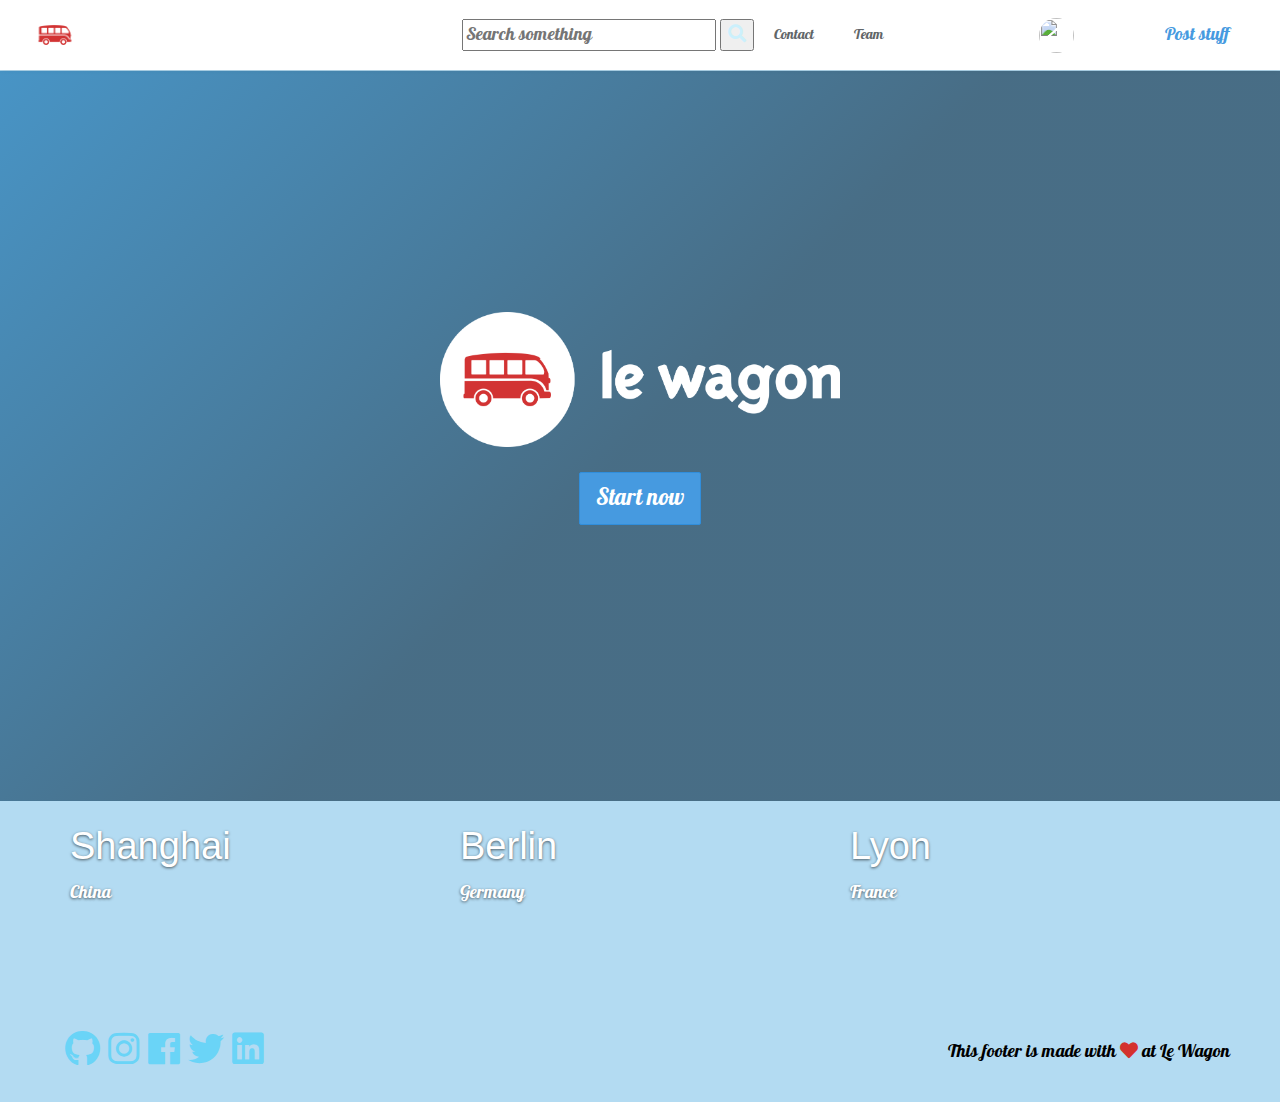
==== commit 8f102476: "Automated commit at 2018-11-05 14:44:53 UTC by middleman-deploy 2.0.0-alpha" ====
--- a/index.html
+++ b/index.html
@@ -7,20 +7,118 @@
           content="width=device-width, initial-scale=1, shrink-to-fit=no">
     <!-- Use the title from a page's frontmatter if it has one -->
     <title>Le Wagon - Middleman</title>
-    <link href="stylesheets/application-d8451641.css" rel="stylesheet" />
+    <link href="stylesheets/application-b026f224.css" rel="stylesheet" />
     <script src="javascripts/application-93de88c9.js"></script>
     <link href="images/favicon-f15af148.png" rel="icon" type="image/png" />
   </head>
   <body>
-    <div id="home">
+    <div class="navbar-wagon">
+  <!-- Logo -->
+  <a href="/" class="navbar-wagon-brand">
+    <img src="images/logo-acc9c0ec.png" id="logo" alt="Logo" />
+  </a>
+
+  <!-- Right Navigation -->
+  <div class="navbar-wagon-right hidden-xs hidden-sm">
+
+    <!-- Search form -->
+    <form action="" class="navbar-wagon-search">
+      <input type="text" class="navbar-wagon-search-input" placeholder="Search something">
+      <button type="submit" class="navbar-wagon-search-btn">
+        <i class="fa fa-search"></i>
+      </button>
+    </form>
+
+    <!-- Text link -->
+    <a href="" class="navbar-wagon-item navbar-wagon-link">Contact</a>
+
+    <!-- Text link -->
+    <a href="team.html" class="navbar-wagon-item navbar-wagon-link">Team</a>
+
+    <!-- Notification link-->
+    <a href="" class="navbar-wagon-item navbar-wagon-link">
+      <div class="badge-container">
+        <i class="fa fa-envelope-o"></i>
+        <div class="badge badge-blue">3</div>
+      </div>
+    </a>
+
+    <!-- Profile picture and dropdown -->
+    <div class="navbar-wagon-item">
+      <div class="dropdown">
+        <img src="https://kitt.lewagon.com/placeholder/users/StephaneMilioti" class="avatar dropdown-toggle" id="navbar-wagon-menu" data-toggle="dropdown">
+        <ul class="dropdown-menu dropdown-menu-right navbar-wagon-dropdown-menu">
+          <li><a href="#">Profile</a></li>
+          <li><a href="#">Dashboard</a></li>
+          <li><a href="#">Log Out</a></li>
+        </ul>
+      </div>
+    </div>
+
+    <!-- Button (call-to-action) -->
+    <a href="" class="navbar-wagon-item navbar-wagon-button btn">Post stuff</a>
+  </div>
+
+  <!-- Dropdown appearing on mobile only -->
+  <div class="navbar-wagon-item hidden-md hidden-lg">
+    <div class="dropdown">
+      <i class="fa fa-bars dropdown-toggle" data-toggle="dropdown"></i>
+      <ul class="dropdown-menu dropdown-menu-right navbar-wagon-dropdown-menu">
+        <li><a href="#">Some mobile link</a></li>
+        <li><a href="#">Other one</a></li>
+        <li><a href="#">Other one</a></li>
+      </ul>
+    </div>
+  </div>
+</div>
+
+      <div id="content">
+        <div id="home">
   <div class="home-content">
-    <img src="images/logo-acc9c0ec.png" width="200" alt="Logo" />
-    <p>
-      Middleman is now running!
-    </p>
-    <p class="about">
-      <a href="about.html">More about this template</a>
-    </p>
+
+    <div class="banner" style="background-image: linear-gradient(-225deg, rgba(0,101,168,0.6) 0%, rgba(0,36,61,0.6) 50%), url('https://kitt.lewagon.com/placeholder/cities/berlin');">
+    <div class="banner-content">
+    <img src="images/logo-acc9c0ec.png" width="400" alt="Logo" />
+    <br>
+    <a class="btn btn-primary btn-lg align-btn">Start now</a>
+  </div>
+</div>
+<div class="container">
+  <div class="row">
+      <div class="col-md-4">
+        <div class="card" style="background-image: url(https://kitt.lewagon.com/placeholder/cities/shanghai);">
+          <h2>Shanghai</h2>
+          <p>China</p>
+        </div>
+      </div>
+      <div class="col-md-4">
+        <div class="card" style="background-image: url(https://kitt.lewagon.com/placeholder/cities/berlin);">
+          <h2>Berlin</h2>
+          <p>Germany</p>
+        </div>
+      </div>
+      <div class="col-md-4">
+        <div class="card" style="background-image: url(https://kitt.lewagon.com/placeholder/cities/lyon);">
+          <h2>Lyon</h2>
+          <p>France</p>
+        </div>
+      </div>
+  </div>
+</div>
+  </div>
+</div>
+
+      </div>
+    <div class="footer">
+  <div class="footer-links">
+    <a href="#"><i class="fab fa-github"></i></a>
+    <a href="#"><i class="fab fa-instagram"></i></a>
+    <a href="#"><i class="fab fa-facebook"></i></a>
+    <a href="#"><i class="fab fa-twitter"></i></a>
+    <a href="#"><i class="fab fa-linkedin"></i></a>
+  </div>
+  <div class="footer-copyright">
+    This footer is made with <i class="fa fa-heart"></i> at Le Wagon
   </div>
 </div>
 
--- a/stylesheets/application-b026f224.css
+++ b/stylesheets/application-b026f224.css
@@ -0,0 +1,8 @@
+@import url("https://fonts.googleapis.com/css?family=Open+Sans:400,300,700|Raleway:400,100,300,700,500|Indie+Flower|Pattaya");/*!
+ * Bootstrap v3.3.7 (http://getbootstrap.com)
+ * Copyright 2011-2016 Twitter, Inc.
+ * Licensed under MIT (https://github.com/twbs/bootstrap/blob/master/LICENSE)
+ *//*! normalize.css v3.0.3 | MIT License | github.com/necolas/normalize.css */html{font-family:sans-serif;-ms-text-size-adjust:100%;-webkit-text-size-adjust:100%}body{margin:0}article,aside,details,figcaption,figure,footer,header,hgroup,main,menu,nav,section,summary{display:block}audio,canvas,progress,video{display:inline-block;vertical-align:baseline}audio:not([controls]){display:none;height:0}[hidden],template{display:none}a{background-color:transparent}a:active,a:hover{outline:0}abbr[title]{border-bottom:1px dotted}b,strong{font-weight:bold}dfn{font-style:italic}h1{font-size:2em;margin:0.67em 0}mark{background:#ff0;color:#000}small{font-size:80%}sub,sup{font-size:75%;line-height:0;position:relative;vertical-align:baseline}sup{top:-0.5em}sub{bottom:-0.25em}img{border:0}svg:not(:root){overflow:hidden}figure{margin:1em 40px}hr{-webkit-box-sizing:content-box;box-sizing:content-box;height:0}pre{overflow:auto}code,kbd,pre,samp{font-family:monospace, monospace;font-size:1em}button,input,optgroup,select,textarea{color:inherit;font:inherit;margin:0}button{overflow:visible}button,select{text-transform:none}button,html input[type="button"],input[type="reset"],input[type="submit"]{-webkit-appearance:button;cursor:pointer}button[disabled],html input[disabled]{cursor:default}button::-moz-focus-inner,input::-moz-focus-inner{border:0;padding:0}input{line-height:normal}input[type="checkbox"],input[type="radio"]{-webkit-box-sizing:border-box;box-sizing:border-box;padding:0}input[type="number"]::-webkit-inner-spin-button,input[type="number"]::-webkit-outer-spin-button{height:auto}input[type="search"]{-webkit-appearance:textfield;-webkit-box-sizing:content-box;box-sizing:content-box}input[type="search"]::-webkit-search-cancel-button,input[type="search"]::-webkit-search-decoration{-webkit-appearance:none}fieldset{border:1px solid #c0c0c0;margin:0 2px;padding:0.35em 0.625em 0.75em}legend{border:0;padding:0}textarea{overflow:auto}optgroup{font-weight:bold}table{border-collapse:collapse;border-spacing:0}td,th{padding:0}/*! Source: https://github.com/h5bp/html5-boilerplate/blob/master/src/css/main.css */@media print{*,*:before,*:after{background:transparent !important;color:#000 !important;-webkit-box-shadow:none !important;box-shadow:none !important;text-shadow:none !important}a,a:visited{text-decoration:underline}a[href]:after{content:" (" attr(href) ")"}abbr[title]:after{content:" (" attr(title) ")"}a[href^="#"]:after,a[href^="javascript:"]:after{content:""}pre,blockquote{border:1px solid #999;page-break-inside:avoid}thead{display:table-header-group}tr,img{page-break-inside:avoid}img{max-width:100% !important}p,h2,h3{orphans:3;widows:3}h2,h3{page-break-after:avoid}.navbar{display:none}.btn>.caret,.dropup>.btn>.caret{border-top-color:#000 !important}.label{border:1px solid #000}.table{border-collapse:collapse !important}.table td,.table th{background-color:#fff !important}.table-bordered th,.table-bordered td{border:1px solid #ddd !important}}@font-face{font-family:'Glyphicons Halflings';src:url("../assets/bootstrap/glyphicons-halflings-regular-86b6f62b.eot");src:url("../assets/bootstrap/glyphicons-halflings-regular-86b6f62b.eot?#iefix") format("embedded-opentype"),url("../assets/bootstrap/glyphicons-halflings-regular-ca35b697.woff2") format("woff2"),url("../assets/bootstrap/glyphicons-halflings-regular-278e49a8.woff") format("woff"),url("../assets/bootstrap/glyphicons-halflings-regular-44bc1850.ttf") format("truetype"),url("../assets/bootstrap/glyphicons-halflings-regular-de51a849.svg#glyphicons_halflingsregular") format("svg")}.glyphicon{position:relative;top:1px;display:inline-block;font-family:'Glyphicons Halflings';font-style:normal;font-weight:normal;line-height:1;-webkit-font-smoothing:antialiased;-moz-osx-font-smoothing:grayscale}.glyphicon-asterisk:before{content:"\002a"}.glyphicon-plus:before{content:"\002b"}.glyphicon-euro:before,.glyphicon-eur:before{content:"\20ac"}.glyphicon-minus:before{content:"\2212"}.glyphicon-cloud:before{content:"\2601"}.glyphicon-envelope:before{content:"\2709"}.glyphicon-pencil:before{content:"\270f"}.glyphicon-glass:before{content:"\e001"}.glyphicon-music:before{content:"\e002"}.glyphicon-search:before{content:"\e003"}.glyphicon-heart:before{content:"\e005"}.glyphicon-star:before{content:"\e006"}.glyphicon-star-empty:before{content:"\e007"}.glyphicon-user:before{content:"\e008"}.glyphicon-film:before{content:"\e009"}.glyphicon-th-large:before{content:"\e010"}.glyphicon-th:before{content:"\e011"}.glyphicon-th-list:before{content:"\e012"}.glyphicon-ok:before{content:"\e013"}.glyphicon-remove:before{content:"\e014"}.glyphicon-zoom-in:before{content:"\e015"}.glyphicon-zoom-out:before{content:"\e016"}.glyphicon-off:before{content:"\e017"}.glyphicon-signal:before{content:"\e018"}.glyphicon-cog:before{content:"\e019"}.glyphicon-trash:before{content:"\e020"}.glyphicon-home:before{content:"\e021"}.glyphicon-file:before{content:"\e022"}.glyphicon-time:before{content:"\e023"}.glyphicon-road:before{content:"\e024"}.glyphicon-download-alt:before{content:"\e025"}.glyphicon-download:before{content:"\e026"}.glyphicon-upload:before{content:"\e027"}.glyphicon-inbox:before{content:"\e028"}.glyphicon-play-circle:before{content:"\e029"}.glyphicon-repeat:before{content:"\e030"}.glyphicon-refresh:before{content:"\e031"}.glyphicon-list-alt:before{content:"\e032"}.glyphicon-lock:before{content:"\e033"}.glyphicon-flag:before{content:"\e034"}.glyphicon-headphones:before{content:"\e035"}.glyphicon-volume-off:before{content:"\e036"}.glyphicon-volume-down:before{content:"\e037"}.glyphicon-volume-up:before{content:"\e038"}.glyphicon-qrcode:before{content:"\e039"}.glyphicon-barcode:before{content:"\e040"}.glyphicon-tag:before{content:"\e041"}.glyphicon-tags:before{content:"\e042"}.glyphicon-book:before{content:"\e043"}.glyphicon-bookmark:before{content:"\e044"}.glyphicon-print:before{content:"\e045"}.glyphicon-camera:before{content:"\e046"}.glyphicon-font:before{content:"\e047"}.glyphicon-bold:before{content:"\e048"}.glyphicon-italic:before{content:"\e049"}.glyphicon-text-height:before{content:"\e050"}.glyphicon-text-width:before{content:"\e051"}.glyphicon-align-left:before{content:"\e052"}.glyphicon-align-center:before{content:"\e053"}.glyphicon-align-right:before{content:"\e054"}.glyphicon-align-justify:before{content:"\e055"}.glyphicon-list:before{content:"\e056"}.glyphicon-indent-left:before{content:"\e057"}.glyphicon-indent-right:before{content:"\e058"}.glyphicon-facetime-video:before{content:"\e059"}.glyphicon-picture:before{content:"\e060"}.glyphicon-map-marker:before{content:"\e062"}.glyphicon-adjust:before{content:"\e063"}.glyphicon-tint:before{content:"\e064"}.glyphicon-edit:before{content:"\e065"}.glyphicon-share:before{content:"\e066"}.glyphicon-check:before{content:"\e067"}.glyphicon-move:before{content:"\e068"}.glyphicon-step-backward:before{content:"\e069"}.glyphicon-fast-backward:before{content:"\e070"}.glyphicon-backward:before{content:"\e071"}.glyphicon-play:before{content:"\e072"}.glyphicon-pause:before{content:"\e073"}.glyphicon-stop:before{content:"\e074"}.glyphicon-forward:before{content:"\e075"}.glyphicon-fast-forward:before{content:"\e076"}.glyphicon-step-forward:before{content:"\e077"}.glyphicon-eject:before{content:"\e078"}.glyphicon-chevron-left:before{content:"\e079"}.glyphicon-chevron-right:before{content:"\e080"}.glyphicon-plus-sign:before{content:"\e081"}.glyphicon-minus-sign:before{content:"\e082"}.glyphicon-remove-sign:before{content:"\e083"}.glyphicon-ok-sign:before{content:"\e084"}.glyphicon-question-sign:before{content:"\e085"}.glyphicon-info-sign:before{content:"\e086"}.glyphicon-screenshot:before{content:"\e087"}.glyphicon-remove-circle:before{content:"\e088"}.glyphicon-ok-circle:before{content:"\e089"}.glyphicon-ban-circle:before{content:"\e090"}.glyphicon-arrow-left:before{content:"\e091"}.glyphicon-arrow-right:before{content:"\e092"}.glyphicon-arrow-up:before{content:"\e093"}.glyphicon-arrow-down:before{content:"\e094"}.glyphicon-share-alt:before{content:"\e095"}.glyphicon-resize-full:before{content:"\e096"}.glyphicon-resize-small:before{content:"\e097"}.glyphicon-exclamation-sign:before{content:"\e101"}.glyphicon-gift:before{content:"\e102"}.glyphicon-leaf:before{content:"\e103"}.glyphicon-fire:before{content:"\e104"}.glyphicon-eye-open:before{content:"\e105"}.glyphicon-eye-close:before{content:"\e106"}.glyphicon-warning-sign:before{content:"\e107"}.glyphicon-plane:before{content:"\e108"}.glyphicon-calendar:before{content:"\e109"}.glyphicon-random:before{content:"\e110"}.glyphicon-comment:before{content:"\e111"}.glyphicon-magnet:before{content:"\e112"}.glyphicon-chevron-up:before{content:"\e113"}.glyphicon-chevron-down:before{content:"\e114"}.glyphicon-retweet:before{content:"\e115"}.glyphicon-shopping-cart:before{content:"\e116"}.glyphicon-folder-close:before{content:"\e117"}.glyphicon-folder-open:before{content:"\e118"}.glyphicon-resize-vertical:before{content:"\e119"}.glyphicon-resize-horizontal:before{content:"\e120"}.glyphicon-hdd:before{content:"\e121"}.glyphicon-bullhorn:before{content:"\e122"}.glyphicon-bell:before{content:"\e123"}.glyphicon-certificate:before{content:"\e124"}.glyphicon-thumbs-up:before{content:"\e125"}.glyphicon-thumbs-down:before{content:"\e126"}.glyphicon-hand-right:before{content:"\e127"}.glyphicon-hand-left:before{content:"\e128"}.glyphicon-hand-up:before{content:"\e129"}.glyphicon-hand-down:before{content:"\e130"}.glyphicon-circle-arrow-right:before{content:"\e131"}.glyphicon-circle-arrow-left:before{content:"\e132"}.glyphicon-circle-arrow-up:before{content:"\e133"}.glyphicon-circle-arrow-down:before{content:"\e134"}.glyphicon-globe:before{content:"\e135"}.glyphicon-wrench:before{content:"\e136"}.glyphicon-tasks:before{content:"\e137"}.glyphicon-filter:before{content:"\e138"}.glyphicon-briefcase:before{content:"\e139"}.glyphicon-fullscreen:before{content:"\e140"}.glyphicon-dashboard:before{content:"\e141"}.glyphicon-paperclip:before{content:"\e142"}.glyphicon-heart-empty:before{content:"\e143"}.glyphicon-link:before{content:"\e144"}.glyphicon-phone:before{content:"\e145"}.glyphicon-pushpin:before{content:"\e146"}.glyphicon-usd:before{content:"\e148"}.glyphicon-gbp:before{content:"\e149"}.glyphicon-sort:before{content:"\e150"}.glyphicon-sort-by-alphabet:before{content:"\e151"}.glyphicon-sort-by-alphabet-alt:before{content:"\e152"}.glyphicon-sort-by-order:before{content:"\e153"}.glyphicon-sort-by-order-alt:before{content:"\e154"}.glyphicon-sort-by-attributes:before{content:"\e155"}.glyphicon-sort-by-attributes-alt:before{content:"\e156"}.glyphicon-unchecked:before{content:"\e157"}.glyphicon-expand:before{content:"\e158"}.glyphicon-collapse-down:before{content:"\e159"}.glyphicon-collapse-up:before{content:"\e160"}.glyphicon-log-in:before{content:"\e161"}.glyphicon-flash:before{content:"\e162"}.glyphicon-log-out:before{content:"\e163"}.glyphicon-new-window:before{content:"\e164"}.glyphicon-record:before{content:"\e165"}.glyphicon-save:before{content:"\e166"}.glyphicon-open:before{content:"\e167"}.glyphicon-saved:before{content:"\e168"}.glyphicon-import:before{content:"\e169"}.glyphicon-export:before{content:"\e170"}.glyphicon-send:before{content:"\e171"}.glyphicon-floppy-disk:before{content:"\e172"}.glyphicon-floppy-saved:before{content:"\e173"}.glyphicon-floppy-remove:before{content:"\e174"}.glyphicon-floppy-save:before{content:"\e175"}.glyphicon-floppy-open:before{content:"\e176"}.glyphicon-credit-card:before{content:"\e177"}.glyphicon-transfer:before{content:"\e178"}.glyphicon-cutlery:before{content:"\e179"}.glyphicon-header:before{content:"\e180"}.glyphicon-compressed:before{content:"\e181"}.glyphicon-earphone:before{content:"\e182"}.glyphicon-phone-alt:before{content:"\e183"}.glyphicon-tower:before{content:"\e184"}.glyphicon-stats:before{content:"\e185"}.glyphicon-sd-video:before{content:"\e186"}.glyphicon-hd-video:before{content:"\e187"}.glyphicon-subtitles:before{content:"\e188"}.glyphicon-sound-stereo:before{content:"\e189"}.glyphicon-sound-dolby:before{content:"\e190"}.glyphicon-sound-5-1:before{content:"\e191"}.glyphicon-sound-6-1:before{content:"\e192"}.glyphicon-sound-7-1:before{content:"\e193"}.glyphicon-copyright-mark:before{content:"\e194"}.glyphicon-registration-mark:before{content:"\e195"}.glyphicon-cloud-download:before{content:"\e197"}.glyphicon-cloud-upload:before{content:"\e198"}.glyphicon-tree-conifer:before{content:"\e199"}.glyphicon-tree-deciduous:before{content:"\e200"}.glyphicon-cd:before{content:"\e201"}.glyphicon-save-file:before{content:"\e202"}.glyphicon-open-file:before{content:"\e203"}.glyphicon-level-up:before{content:"\e204"}.glyphicon-copy:before{content:"\e205"}.glyphicon-paste:before{content:"\e206"}.glyphicon-alert:before{content:"\e209"}.glyphicon-equalizer:before{content:"\e210"}.glyphicon-king:before{content:"\e211"}.glyphicon-queen:before{content:"\e212"}.glyphicon-pawn:before{content:"\e213"}.glyphicon-bishop:before{content:"\e214"}.glyphicon-knight:before{content:"\e215"}.glyphicon-baby-formula:before{content:"\e216"}.glyphicon-tent:before{content:"\26fa"}.glyphicon-blackboard:before{content:"\e218"}.glyphicon-bed:before{content:"\e219"}.glyphicon-apple:before{content:"\f8ff"}.glyphicon-erase:before{content:"\e221"}.glyphicon-hourglass:before{content:"\231b"}.glyphicon-lamp:before{content:"\e223"}.glyphicon-duplicate:before{content:"\e224"}.glyphicon-piggy-bank:before{content:"\e225"}.glyphicon-scissors:before{content:"\e226"}.glyphicon-bitcoin:before{content:"\e227"}.glyphicon-btc:before{content:"\e227"}.glyphicon-xbt:before{content:"\e227"}.glyphicon-yen:before{content:"\00a5"}.glyphicon-jpy:before{content:"\00a5"}.glyphicon-ruble:before{content:"\20bd"}.glyphicon-rub:before{content:"\20bd"}.glyphicon-scale:before{content:"\e230"}.glyphicon-ice-lolly:before{content:"\e231"}.glyphicon-ice-lolly-tasted:before{content:"\e232"}.glyphicon-education:before{content:"\e233"}.glyphicon-option-horizontal:before{content:"\e234"}.glyphicon-option-vertical:before{content:"\e235"}.glyphicon-menu-hamburger:before{content:"\e236"}.glyphicon-modal-window:before{content:"\e237"}.glyphicon-oil:before{content:"\e238"}.glyphicon-grain:before{content:"\e239"}.glyphicon-sunglasses:before{content:"\e240"}.glyphicon-text-size:before{content:"\e241"}.glyphicon-text-color:before{content:"\e242"}.glyphicon-text-background:before{content:"\e243"}.glyphicon-object-align-top:before{content:"\e244"}.glyphicon-object-align-bottom:before{content:"\e245"}.glyphicon-object-align-horizontal:before{content:"\e246"}.glyphicon-object-align-left:before{content:"\e247"}.glyphicon-object-align-vertical:before{content:"\e248"}.glyphicon-object-align-right:before{content:"\e249"}.glyphicon-triangle-right:before{content:"\e250"}.glyphicon-triangle-left:before{content:"\e251"}.glyphicon-triangle-bottom:before{content:"\e252"}.glyphicon-triangle-top:before{content:"\e253"}.glyphicon-console:before{content:"\e254"}.glyphicon-superscript:before{content:"\e255"}.glyphicon-subscript:before{content:"\e256"}.glyphicon-menu-left:before{content:"\e257"}.glyphicon-menu-right:before{content:"\e258"}.glyphicon-menu-down:before{content:"\e259"}.glyphicon-menu-up:before{content:"\e260"}*{-webkit-box-sizing:border-box;box-sizing:border-box}*:before,*:after{-webkit-box-sizing:border-box;box-sizing:border-box}html{font-size:10px;-webkit-tap-highlight-color:transparent}body{font-family:"Pattaya", "Helvetica", "sans-serif";font-size:18px;line-height:1.42857143;color:#cbf0fc;background-color:#b3dbf2}input,button,select,textarea{font-family:inherit;font-size:inherit;line-height:inherit}a{color:#469AE0;text-decoration:none}a:hover,a:focus{color:#1f74ba;text-decoration:underline}a:focus{outline:5px auto -webkit-focus-ring-color;outline-offset:-2px}figure{margin:0}img{vertical-align:middle}.img-responsive{display:block;max-width:100%;height:auto}.img-rounded{border-radius:2px}.img-thumbnail{padding:4px;line-height:1.42857143;background-color:#b3dbf2;border:1px solid #ddd;border-radius:2px;-webkit-transition:all 0.2s ease-in-out;transition:all 0.2s ease-in-out;display:inline-block;max-width:100%;height:auto}.img-circle{border-radius:50%}hr{margin-top:25px;margin-bottom:25px;border:0;border-top:1px solid white}.sr-only{position:absolute;width:1px;height:1px;margin:-1px;padding:0;overflow:hidden;clip:rect(0, 0, 0, 0);border:0}.sr-only-focusable:active,.sr-only-focusable:focus{position:static;width:auto;height:auto;margin:0;overflow:visible;clip:auto}[role="button"]{cursor:pointer}h1,h2,h3,h4,h5,h6,.h1,.h2,.h3,.h4,.h5,.h6{font-family:"Indie+Flower", "Helvetica", "sans-serif";font-weight:500;line-height:1.1;color:inherit}h1 small,h1 .small,h2 small,h2 .small,h3 small,h3 .small,h4 small,h4 .small,h5 small,h5 .small,h6 small,h6 .small,.h1 small,.h1 .small,.h2 small,.h2 .small,.h3 small,.h3 .small,.h4 small,.h4 .small,.h5 small,.h5 .small,.h6 small,.h6 .small{font-weight:normal;line-height:1;color:white}h1,.h1,h2,.h2,h3,.h3{margin-top:25px;margin-bottom:12.5px}h1 small,h1 .small,.h1 small,.h1 .small,h2 small,h2 .small,.h2 small,.h2 .small,h3 small,h3 .small,.h3 small,.h3 .small{font-size:65%}h4,.h4,h5,.h5,h6,.h6{margin-top:12.5px;margin-bottom:12.5px}h4 small,h4 .small,.h4 small,.h4 .small,h5 small,h5 .small,.h5 small,.h5 .small,h6 small,h6 .small,.h6 small,.h6 .small{font-size:75%}h1,.h1{font-size:46px}h2,.h2{font-size:38px}h3,.h3{font-size:31px}h4,.h4{font-size:23px}h5,.h5{font-size:18px}h6,.h6{font-size:16px}p{margin:0 0 12.5px}.lead{margin-bottom:25px;font-size:20px;font-weight:300;line-height:1.4}@media (min-width: 768px){.lead{font-size:27px}}small,.small{font-size:88%}mark,.mark{background-color:#fcf8e3;padding:.2em}.text-left{text-align:left}.text-right{text-align:right}.text-center{text-align:center}.text-justify{text-align:justify}.text-nowrap{white-space:nowrap}.text-lowercase{text-transform:lowercase}.text-uppercase,.initialism{text-transform:uppercase}.text-capitalize{text-transform:capitalize}.text-muted{color:white}.text-primary{color:#469AE0}a.text-primary:hover,a.text-primary:focus{color:#2381d0}.text-success{color:#3c763d}a.text-success:hover,a.text-success:focus{color:#2b542c}.text-info{color:#31708f}a.text-info:hover,a.text-info:focus{color:#245269}.text-warning{color:#8a6d3b}a.text-warning:hover,a.text-warning:focus{color:#66512c}.text-danger{color:#a94442}a.text-danger:hover,a.text-danger:focus{color:#843534}.bg-primary{color:#fff}.bg-primary{background-color:#469AE0}a.bg-primary:hover,a.bg-primary:focus{background-color:#2381d0}.bg-success{background-color:#dff0d8}a.bg-success:hover,a.bg-success:focus{background-color:#c1e2b3}.bg-info{background-color:#d9edf7}a.bg-info:hover,a.bg-info:focus{background-color:#afd9ee}.bg-warning{background-color:#fcf8e3}a.bg-warning:hover,a.bg-warning:focus{background-color:#f7ecb5}.bg-danger{background-color:#f2dede}a.bg-danger:hover,a.bg-danger:focus{background-color:#e4b9b9}.page-header{padding-bottom:11.5px;margin:50px 0 25px;border-bottom:1px solid white}ul,ol{margin-top:0;margin-bottom:12.5px}ul ul,ul ol,ol ul,ol ol{margin-bottom:0}.list-unstyled{padding-left:0;list-style:none}.list-inline{padding-left:0;list-style:none;margin-left:-5px}.list-inline>li{display:inline-block;padding-left:5px;padding-right:5px}dl{margin-top:0;margin-bottom:25px}dt,dd{line-height:1.42857143}dt{font-weight:bold}dd{margin-left:0}.dl-horizontal dd:before,.dl-horizontal dd:after{content:" ";display:table}.dl-horizontal dd:after{clear:both}@media (min-width: 768px){.dl-horizontal dt{float:left;width:160px;clear:left;text-align:right;overflow:hidden;text-overflow:ellipsis;white-space:nowrap}.dl-horizontal dd{margin-left:180px}}abbr[title],abbr[data-original-title]{cursor:help;border-bottom:1px dotted white}.initialism{font-size:90%}blockquote{padding:12.5px 25px;margin:0 0 25px;font-size:22.5px;border-left:5px solid white}blockquote p:last-child,blockquote ul:last-child,blockquote ol:last-child{margin-bottom:0}blockquote footer,blockquote small,blockquote .small{display:block;font-size:80%;line-height:1.42857143;color:white}blockquote footer:before,blockquote small:before,blockquote .small:before{content:'\2014 \00A0'}.blockquote-reverse,blockquote.pull-right{padding-right:15px;padding-left:0;border-right:5px solid white;border-left:0;text-align:right}.blockquote-reverse footer:before,.blockquote-reverse small:before,.blockquote-reverse .small:before,blockquote.pull-right footer:before,blockquote.pull-right small:before,blockquote.pull-right .small:before{content:''}.blockquote-reverse footer:after,.blockquote-reverse small:after,.blockquote-reverse .small:after,blockquote.pull-right footer:after,blockquote.pull-right small:after,blockquote.pull-right .small:after{content:'\00A0 \2014'}address{margin-bottom:25px;font-style:normal;line-height:1.42857143}code,kbd,pre,samp{font-family:Menlo, Monaco, Consolas, "Courier New", monospace}code{padding:2px 4px;font-size:90%;color:#c7254e;background-color:#f9f2f4;border-radius:2px}kbd{padding:2px 4px;font-size:90%;color:#fff;background-color:#333;border-radius:2px;-webkit-box-shadow:inset 0 -1px 0 rgba(0,0,0,0.25);box-shadow:inset 0 -1px 0 rgba(0,0,0,0.25)}kbd kbd{padding:0;font-size:100%;font-weight:bold;-webkit-box-shadow:none;box-shadow:none}pre{display:block;padding:12px;margin:0 0 12.5px;font-size:17px;line-height:1.42857143;word-break:break-all;word-wrap:break-word;color:#cbf0fc;background-color:#f5f5f5;border:1px solid #ccc;border-radius:2px}pre code{padding:0;font-size:inherit;color:inherit;white-space:pre-wrap;background-color:transparent;border-radius:0}.pre-scrollable{max-height:340px;overflow-y:scroll}.container{margin-right:auto;margin-left:auto;padding-left:15px;padding-right:15px}.container:before,.container:after{content:" ";display:table}.container:after{clear:both}@media (min-width: 768px){.container{width:750px}}@media (min-width: 992px){.container{width:970px}}@media (min-width: 1200px){.container{width:1170px}}.container-fluid{margin-right:auto;margin-left:auto;padding-left:15px;padding-right:15px}.container-fluid:before,.container-fluid:after{content:" ";display:table}.container-fluid:after{clear:both}.row{margin-left:-15px;margin-right:-15px}.row:before,.row:after{content:" ";display:table}.row:after{clear:both}.col-xs-1,.col-sm-1,.col-md-1,.col-lg-1,.col-xs-2,.col-sm-2,.col-md-2,.col-lg-2,.col-xs-3,.col-sm-3,.col-md-3,.col-lg-3,.col-xs-4,.col-sm-4,.col-md-4,.col-lg-4,.col-xs-5,.col-sm-5,.col-md-5,.col-lg-5,.col-xs-6,.col-sm-6,.col-md-6,.col-lg-6,.col-xs-7,.col-sm-7,.col-md-7,.col-lg-7,.col-xs-8,.col-sm-8,.col-md-8,.col-lg-8,.col-xs-9,.col-sm-9,.col-md-9,.col-lg-9,.col-xs-10,.col-sm-10,.col-md-10,.col-lg-10,.col-xs-11,.col-sm-11,.col-md-11,.col-lg-11,.col-xs-12,.col-sm-12,.col-md-12,.col-lg-12{position:relative;min-height:1px;padding-left:15px;padding-right:15px}.col-xs-1,.col-xs-2,.col-xs-3,.col-xs-4,.col-xs-5,.col-xs-6,.col-xs-7,.col-xs-8,.col-xs-9,.col-xs-10,.col-xs-11,.col-xs-12{float:left}.col-xs-1{width:8.33333333%}.col-xs-2{width:16.66666667%}.col-xs-3{width:25%}.col-xs-4{width:33.33333333%}.col-xs-5{width:41.66666667%}.col-xs-6{width:50%}.col-xs-7{width:58.33333333%}.col-xs-8{width:66.66666667%}.col-xs-9{width:75%}.col-xs-10{width:83.33333333%}.col-xs-11{width:91.66666667%}.col-xs-12{width:100%}.col-xs-pull-0{right:auto}.col-xs-pull-1{right:8.33333333%}.col-xs-pull-2{right:16.66666667%}.col-xs-pull-3{right:25%}.col-xs-pull-4{right:33.33333333%}.col-xs-pull-5{right:41.66666667%}.col-xs-pull-6{right:50%}.col-xs-pull-7{right:58.33333333%}.col-xs-pull-8{right:66.66666667%}.col-xs-pull-9{right:75%}.col-xs-pull-10{right:83.33333333%}.col-xs-pull-11{right:91.66666667%}.col-xs-pull-12{right:100%}.col-xs-push-0{left:auto}.col-xs-push-1{left:8.33333333%}.col-xs-push-2{left:16.66666667%}.col-xs-push-3{left:25%}.col-xs-push-4{left:33.33333333%}.col-xs-push-5{left:41.66666667%}.col-xs-push-6{left:50%}.col-xs-push-7{left:58.33333333%}.col-xs-push-8{left:66.66666667%}.col-xs-push-9{left:75%}.col-xs-push-10{left:83.33333333%}.col-xs-push-11{left:91.66666667%}.col-xs-push-12{left:100%}.col-xs-offset-0{margin-left:0%}.col-xs-offset-1{margin-left:8.33333333%}.col-xs-offset-2{margin-left:16.66666667%}.col-xs-offset-3{margin-left:25%}.col-xs-offset-4{margin-left:33.33333333%}.col-xs-offset-5{margin-left:41.66666667%}.col-xs-offset-6{margin-left:50%}.col-xs-offset-7{margin-left:58.33333333%}.col-xs-offset-8{margin-left:66.66666667%}.col-xs-offset-9{margin-left:75%}.col-xs-offset-10{margin-left:83.33333333%}.col-xs-offset-11{margin-left:91.66666667%}.col-xs-offset-12{margin-left:100%}@media (min-width: 768px){.col-sm-1,.col-sm-2,.col-sm-3,.col-sm-4,.col-sm-5,.col-sm-6,.col-sm-7,.col-sm-8,.col-sm-9,.col-sm-10,.col-sm-11,.col-sm-12{float:left}.col-sm-1{width:8.33333333%}.col-sm-2{width:16.66666667%}.col-sm-3{width:25%}.col-sm-4{width:33.33333333%}.col-sm-5{width:41.66666667%}.col-sm-6{width:50%}.col-sm-7{width:58.33333333%}.col-sm-8{width:66.66666667%}.col-sm-9{width:75%}.col-sm-10{width:83.33333333%}.col-sm-11{width:91.66666667%}.col-sm-12{width:100%}.col-sm-pull-0{right:auto}.col-sm-pull-1{right:8.33333333%}.col-sm-pull-2{right:16.66666667%}.col-sm-pull-3{right:25%}.col-sm-pull-4{right:33.33333333%}.col-sm-pull-5{right:41.66666667%}.col-sm-pull-6{right:50%}.col-sm-pull-7{right:58.33333333%}.col-sm-pull-8{right:66.66666667%}.col-sm-pull-9{right:75%}.col-sm-pull-10{right:83.33333333%}.col-sm-pull-11{right:91.66666667%}.col-sm-pull-12{right:100%}.col-sm-push-0{left:auto}.col-sm-push-1{left:8.33333333%}.col-sm-push-2{left:16.66666667%}.col-sm-push-3{left:25%}.col-sm-push-4{left:33.33333333%}.col-sm-push-5{left:41.66666667%}.col-sm-push-6{left:50%}.col-sm-push-7{left:58.33333333%}.col-sm-push-8{left:66.66666667%}.col-sm-push-9{left:75%}.col-sm-push-10{left:83.33333333%}.col-sm-push-11{left:91.66666667%}.col-sm-push-12{left:100%}.col-sm-offset-0{margin-left:0%}.col-sm-offset-1{margin-left:8.33333333%}.col-sm-offset-2{margin-left:16.66666667%}.col-sm-offset-3{margin-left:25%}.col-sm-offset-4{margin-left:33.33333333%}.col-sm-offset-5{margin-left:41.66666667%}.col-sm-offset-6{margin-left:50%}.col-sm-offset-7{margin-left:58.33333333%}.col-sm-offset-8{margin-left:66.66666667%}.col-sm-offset-9{margin-left:75%}.col-sm-offset-10{margin-left:83.33333333%}.col-sm-offset-11{margin-left:91.66666667%}.col-sm-offset-12{margin-left:100%}}@media (min-width: 992px){.col-md-1,.col-md-2,.col-md-3,.col-md-4,.col-md-5,.col-md-6,.col-md-7,.col-md-8,.col-md-9,.col-md-10,.col-md-11,.col-md-12{float:left}.col-md-1{width:8.33333333%}.col-md-2{width:16.66666667%}.col-md-3{width:25%}.col-md-4{width:33.33333333%}.col-md-5{width:41.66666667%}.col-md-6{width:50%}.col-md-7{width:58.33333333%}.col-md-8{width:66.66666667%}.col-md-9{width:75%}.col-md-10{width:83.33333333%}.col-md-11{width:91.66666667%}.col-md-12{width:100%}.col-md-pull-0{right:auto}.col-md-pull-1{right:8.33333333%}.col-md-pull-2{right:16.66666667%}.col-md-pull-3{right:25%}.col-md-pull-4{right:33.33333333%}.col-md-pull-5{right:41.66666667%}.col-md-pull-6{right:50%}.col-md-pull-7{right:58.33333333%}.col-md-pull-8{right:66.66666667%}.col-md-pull-9{right:75%}.col-md-pull-10{right:83.33333333%}.col-md-pull-11{right:91.66666667%}.col-md-pull-12{right:100%}.col-md-push-0{left:auto}.col-md-push-1{left:8.33333333%}.col-md-push-2{left:16.66666667%}.col-md-push-3{left:25%}.col-md-push-4{left:33.33333333%}.col-md-push-5{left:41.66666667%}.col-md-push-6{left:50%}.col-md-push-7{left:58.33333333%}.col-md-push-8{left:66.66666667%}.col-md-push-9{left:75%}.col-md-push-10{left:83.33333333%}.col-md-push-11{left:91.66666667%}.col-md-push-12{left:100%}.col-md-offset-0{margin-left:0%}.col-md-offset-1{margin-left:8.33333333%}.col-md-offset-2{margin-left:16.66666667%}.col-md-offset-3{margin-left:25%}.col-md-offset-4{margin-left:33.33333333%}.col-md-offset-5{margin-left:41.66666667%}.col-md-offset-6{margin-left:50%}.col-md-offset-7{margin-left:58.33333333%}.col-md-offset-8{margin-left:66.66666667%}.col-md-offset-9{margin-left:75%}.col-md-offset-10{margin-left:83.33333333%}.col-md-offset-11{margin-left:91.66666667%}.col-md-offset-12{margin-left:100%}}@media (min-width: 1200px){.col-lg-1,.col-lg-2,.col-lg-3,.col-lg-4,.col-lg-5,.col-lg-6,.col-lg-7,.col-lg-8,.col-lg-9,.col-lg-10,.col-lg-11,.col-lg-12{float:left}.col-lg-1{width:8.33333333%}.col-lg-2{width:16.66666667%}.col-lg-3{width:25%}.col-lg-4{width:33.33333333%}.col-lg-5{width:41.66666667%}.col-lg-6{width:50%}.col-lg-7{width:58.33333333%}.col-lg-8{width:66.66666667%}.col-lg-9{width:75%}.col-lg-10{width:83.33333333%}.col-lg-11{width:91.66666667%}.col-lg-12{width:100%}.col-lg-pull-0{right:auto}.col-lg-pull-1{right:8.33333333%}.col-lg-pull-2{right:16.66666667%}.col-lg-pull-3{right:25%}.col-lg-pull-4{right:33.33333333%}.col-lg-pull-5{right:41.66666667%}.col-lg-pull-6{right:50%}.col-lg-pull-7{right:58.33333333%}.col-lg-pull-8{right:66.66666667%}.col-lg-pull-9{right:75%}.col-lg-pull-10{right:83.33333333%}.col-lg-pull-11{right:91.66666667%}.col-lg-pull-12{right:100%}.col-lg-push-0{left:auto}.col-lg-push-1{left:8.33333333%}.col-lg-push-2{left:16.66666667%}.col-lg-push-3{left:25%}.col-lg-push-4{left:33.33333333%}.col-lg-push-5{left:41.66666667%}.col-lg-push-6{left:50%}.col-lg-push-7{left:58.33333333%}.col-lg-push-8{left:66.66666667%}.col-lg-push-9{left:75%}.col-lg-push-10{left:83.33333333%}.col-lg-push-11{left:91.66666667%}.col-lg-push-12{left:100%}.col-lg-offset-0{margin-left:0%}.col-lg-offset-1{margin-left:8.33333333%}.col-lg-offset-2{margin-left:16.66666667%}.col-lg-offset-3{margin-left:25%}.col-lg-offset-4{margin-left:33.33333333%}.col-lg-offset-5{margin-left:41.66666667%}.col-lg-offset-6{margin-left:50%}.col-lg-offset-7{margin-left:58.33333333%}.col-lg-offset-8{margin-left:66.66666667%}.col-lg-offset-9{margin-left:75%}.col-lg-offset-10{margin-left:83.33333333%}.col-lg-offset-11{margin-left:91.66666667%}.col-lg-offset-12{margin-left:100%}}table{background-color:transparent}caption{padding-top:8px;padding-bottom:8px;color:white;text-align:left}th{text-align:left}.table{width:100%;max-width:100%;margin-bottom:25px}.table>thead>tr>th,.table>thead>tr>td,.table>tbody>tr>th,.table>tbody>tr>td,.table>tfoot>tr>th,.table>tfoot>tr>td{padding:8px;line-height:1.42857143;vertical-align:top;border-top:1px solid #ddd}.table>thead>tr>th{vertical-align:bottom;border-bottom:2px solid #ddd}.table>caption+thead>tr:first-child>th,.table>caption+thead>tr:first-child>td,.table>colgroup+thead>tr:first-child>th,.table>colgroup+thead>tr:first-child>td,.table>thead:first-child>tr:first-child>th,.table>thead:first-child>tr:first-child>td{border-top:0}.table>tbody+tbody{border-top:2px solid #ddd}.table .table{background-color:#b3dbf2}.table-condensed>thead>tr>th,.table-condensed>thead>tr>td,.table-condensed>tbody>tr>th,.table-condensed>tbody>tr>td,.table-condensed>tfoot>tr>th,.table-condensed>tfoot>tr>td{padding:5px}.table-bordered{border:1px solid #ddd}.table-bordered>thead>tr>th,.table-bordered>thead>tr>td,.table-bordered>tbody>tr>th,.table-bordered>tbody>tr>td,.table-bordered>tfoot>tr>th,.table-bordered>tfoot>tr>td{border:1px solid #ddd}.table-bordered>thead>tr>th,.table-bordered>thead>tr>td{border-bottom-width:2px}.table-striped>tbody>tr:nth-of-type(odd){background-color:#f9f9f9}.table-hover>tbody>tr:hover{background-color:#f5f5f5}table col[class*="col-"]{position:static;float:none;display:table-column}table td[class*="col-"],table th[class*="col-"]{position:static;float:none;display:table-cell}.table>thead>tr>td.active,.table>thead>tr>th.active,.table>thead>tr.active>td,.table>thead>tr.active>th,.table>tbody>tr>td.active,.table>tbody>tr>th.active,.table>tbody>tr.active>td,.table>tbody>tr.active>th,.table>tfoot>tr>td.active,.table>tfoot>tr>th.active,.table>tfoot>tr.active>td,.table>tfoot>tr.active>th{background-color:#f5f5f5}.table-hover>tbody>tr>td.active:hover,.table-hover>tbody>tr>th.active:hover,.table-hover>tbody>tr.active:hover>td,.table-hover>tbody>tr:hover>.active,.table-hover>tbody>tr.active:hover>th{background-color:#e8e8e8}.table>thead>tr>td.success,.table>thead>tr>th.success,.table>thead>tr.success>td,.table>thead>tr.success>th,.table>tbody>tr>td.success,.table>tbody>tr>th.success,.table>tbody>tr.success>td,.table>tbody>tr.success>th,.table>tfoot>tr>td.success,.table>tfoot>tr>th.success,.table>tfoot>tr.success>td,.table>tfoot>tr.success>th{background-color:#dff0d8}.table-hover>tbody>tr>td.success:hover,.table-hover>tbody>tr>th.success:hover,.table-hover>tbody>tr.success:hover>td,.table-hover>tbody>tr:hover>.success,.table-hover>tbody>tr.success:hover>th{background-color:#d0e9c6}.table>thead>tr>td.info,.table>thead>tr>th.info,.table>thead>tr.info>td,.table>thead>tr.info>th,.table>tbody>tr>td.info,.table>tbody>tr>th.info,.table>tbody>tr.info>td,.table>tbody>tr.info>th,.table>tfoot>tr>td.info,.table>tfoot>tr>th.info,.table>tfoot>tr.info>td,.table>tfoot>tr.info>th{background-color:#d9edf7}.table-hover>tbody>tr>td.info:hover,.table-hover>tbody>tr>th.info:hover,.table-hover>tbody>tr.info:hover>td,.table-hover>tbody>tr:hover>.info,.table-hover>tbody>tr.info:hover>th{background-color:#c4e3f3}.table>thead>tr>td.warning,.table>thead>tr>th.warning,.table>thead>tr.warning>td,.table>thead>tr.warning>th,.table>tbody>tr>td.warning,.table>tbody>tr>th.warning,.table>tbody>tr.warning>td,.table>tbody>tr.warning>th,.table>tfoot>tr>td.warning,.table>tfoot>tr>th.warning,.table>tfoot>tr.warning>td,.table>tfoot>tr.warning>th{background-color:#fcf8e3}.table-hover>tbody>tr>td.warning:hover,.table-hover>tbody>tr>th.warning:hover,.table-hover>tbody>tr.warning:hover>td,.table-hover>tbody>tr:hover>.warning,.table-hover>tbody>tr.warning:hover>th{background-color:#faf2cc}.table>thead>tr>td.danger,.table>thead>tr>th.danger,.table>thead>tr.danger>td,.table>thead>tr.danger>th,.table>tbody>tr>td.danger,.table>tbody>tr>th.danger,.table>tbody>tr.danger>td,.table>tbody>tr.danger>th,.table>tfoot>tr>td.danger,.table>tfoot>tr>th.danger,.table>tfoot>tr.danger>td,.table>tfoot>tr.danger>th{background-color:#f2dede}.table-hover>tbody>tr>td.danger:hover,.table-hover>tbody>tr>th.danger:hover,.table-hover>tbody>tr.danger:hover>td,.table-hover>tbody>tr:hover>.danger,.table-hover>tbody>tr.danger:hover>th{background-color:#ebcccc}.table-responsive{overflow-x:auto;min-height:0.01%}@media screen and (max-width: 767px){.table-responsive{width:100%;margin-bottom:18.75px;overflow-y:hidden;-ms-overflow-style:-ms-autohiding-scrollbar;border:1px solid #ddd}.table-responsive>.table{margin-bottom:0}.table-responsive>.table>thead>tr>th,.table-responsive>.table>thead>tr>td,.table-responsive>.table>tbody>tr>th,.table-responsive>.table>tbody>tr>td,.table-responsive>.table>tfoot>tr>th,.table-responsive>.table>tfoot>tr>td{white-space:nowrap}.table-responsive>.table-bordered{border:0}.table-responsive>.table-bordered>thead>tr>th:first-child,.table-responsive>.table-bordered>thead>tr>td:first-child,.table-responsive>.table-bordered>tbody>tr>th:first-child,.table-responsive>.table-bordered>tbody>tr>td:first-child,.table-responsive>.table-bordered>tfoot>tr>th:first-child,.table-responsive>.table-bordered>tfoot>tr>td:first-child{border-left:0}.table-responsive>.table-bordered>thead>tr>th:last-child,.table-responsive>.table-bordered>thead>tr>td:last-child,.table-responsive>.table-bordered>tbody>tr>th:last-child,.table-responsive>.table-bordered>tbody>tr>td:last-child,.table-responsive>.table-bordered>tfoot>tr>th:last-child,.table-responsive>.table-bordered>tfoot>tr>td:last-child{border-right:0}.table-responsive>.table-bordered>tbody>tr:last-child>th,.table-responsive>.table-bordered>tbody>tr:last-child>td,.table-responsive>.table-bordered>tfoot>tr:last-child>th,.table-responsive>.table-bordered>tfoot>tr:last-child>td{border-bottom:0}}fieldset{padding:0;margin:0;border:0;min-width:0}legend{display:block;width:100%;padding:0;margin-bottom:25px;font-size:27px;line-height:inherit;color:#cbf0fc;border:0;border-bottom:1px solid #e5e5e5}label{display:inline-block;max-width:100%;margin-bottom:5px;font-weight:bold}input[type="search"]{-webkit-box-sizing:border-box;box-sizing:border-box}input[type="radio"],input[type="checkbox"]{margin:4px 0 0;margin-top:1px \9;line-height:normal}input[type="file"]{display:block}input[type="range"]{display:block;width:100%}select[multiple],select[size]{height:auto}input[type="file"]:focus,input[type="radio"]:focus,input[type="checkbox"]:focus{outline:5px auto -webkit-focus-ring-color;outline-offset:-2px}output{display:block;padding-top:7px;font-size:18px;line-height:1.42857143;color:#6ad4f7}.form-control{display:block;width:100%;height:39px;padding:6px 12px;font-size:18px;line-height:1.42857143;color:#6ad4f7;background-color:#fff;background-image:none;border:1px solid #ccc;border-radius:2px;-webkit-box-shadow:inset 0 1px 1px rgba(0,0,0,0.075);box-shadow:inset 0 1px 1px rgba(0,0,0,0.075);-webkit-transition:border-color ease-in-out 0.15s, box-shadow ease-in-out 0.15s;-webkit-transition:border-color ease-in-out 0.15s, -webkit-box-shadow ease-in-out 0.15s;transition:border-color ease-in-out 0.15s, -webkit-box-shadow ease-in-out 0.15s;transition:border-color ease-in-out 0.15s, box-shadow ease-in-out 0.15s;transition:border-color ease-in-out 0.15s, box-shadow ease-in-out 0.15s, -webkit-box-shadow ease-in-out 0.15s}.form-control:focus{border-color:#66afe9;outline:0;-webkit-box-shadow:inset 0 1px 1px rgba(0,0,0,0.075),0 0 8px rgba(102,175,233,0.6);box-shadow:inset 0 1px 1px rgba(0,0,0,0.075),0 0 8px rgba(102,175,233,0.6)}.form-control::-moz-placeholder{color:#999;opacity:1}.form-control:-ms-input-placeholder{color:#999}.form-control::-webkit-input-placeholder{color:#999}.form-control::-ms-expand{border:0;background-color:transparent}.form-control[disabled],.form-control[readonly],fieldset[disabled] .form-control{background-color:white;opacity:1}.form-control[disabled],fieldset[disabled] .form-control{cursor:not-allowed}textarea.form-control{height:auto}input[type="search"]{-webkit-appearance:none}@media screen and (-webkit-min-device-pixel-ratio: 0){input[type="date"].form-control,input[type="time"].form-control,input[type="datetime-local"].form-control,input[type="month"].form-control{line-height:39px}input[type="date"].input-sm,.input-group-sm>input[type="date"].form-control,.input-group-sm>input[type="date"].input-group-addon,.input-group-sm>.input-group-btn>input[type="date"].btn,.input-group-sm input[type="date"],input[type="time"].input-sm,.input-group-sm>input[type="time"].form-control,.input-group-sm>input[type="time"].input-group-addon,.input-group-sm>.input-group-btn>input[type="time"].btn,.input-group-sm input[type="time"],input[type="datetime-local"].input-sm,.input-group-sm>input[type="datetime-local"].form-control,.input-group-sm>input[type="datetime-local"].input-group-addon,.input-group-sm>.input-group-btn>input[type="datetime-local"].btn,.input-group-sm input[type="datetime-local"],input[type="month"].input-sm,.input-group-sm>input[type="month"].form-control,.input-group-sm>input[type="month"].input-group-addon,.input-group-sm>.input-group-btn>input[type="month"].btn,.input-group-sm input[type="month"]{line-height:36px}input[type="date"].input-lg,.input-group-lg>input[type="date"].form-control,.input-group-lg>input[type="date"].input-group-addon,.input-group-lg>.input-group-btn>input[type="date"].btn,.input-group-lg input[type="date"],input[type="time"].input-lg,.input-group-lg>input[type="time"].form-control,.input-group-lg>input[type="time"].input-group-addon,.input-group-lg>.input-group-btn>input[type="time"].btn,.input-group-lg input[type="time"],input[type="datetime-local"].input-lg,.input-group-lg>input[type="datetime-local"].form-control,.input-group-lg>input[type="datetime-local"].input-group-addon,.input-group-lg>.input-group-btn>input[type="datetime-local"].btn,.input-group-lg input[type="datetime-local"],input[type="month"].input-lg,.input-group-lg>input[type="month"].form-control,.input-group-lg>input[type="month"].input-group-addon,.input-group-lg>.input-group-btn>input[type="month"].btn,.input-group-lg input[type="month"]{line-height:53px}}.form-group{margin-bottom:15px}.radio,.checkbox{position:relative;display:block;margin-top:10px;margin-bottom:10px}.radio label,.checkbox label{min-height:25px;padding-left:20px;margin-bottom:0;font-weight:normal;cursor:pointer}.radio input[type="radio"],.radio-inline input[type="radio"],.checkbox input[type="checkbox"],.checkbox-inline input[type="checkbox"]{position:absolute;margin-left:-20px;margin-top:4px \9}.radio+.radio,.checkbox+.checkbox{margin-top:-5px}.radio-inline,.checkbox-inline{position:relative;display:inline-block;padding-left:20px;margin-bottom:0;vertical-align:middle;font-weight:normal;cursor:pointer}.radio-inline+.radio-inline,.checkbox-inline+.checkbox-inline{margin-top:0;margin-left:10px}input[type="radio"][disabled],input[type="radio"].disabled,fieldset[disabled] input[type="radio"],input[type="checkbox"][disabled],input[type="checkbox"].disabled,fieldset[disabled] input[type="checkbox"]{cursor:not-allowed}.radio-inline.disabled,fieldset[disabled] .radio-inline,.checkbox-inline.disabled,fieldset[disabled] .checkbox-inline{cursor:not-allowed}.radio.disabled label,fieldset[disabled] .radio label,.checkbox.disabled label,fieldset[disabled] .checkbox label{cursor:not-allowed}.form-control-static{padding-top:7px;padding-bottom:7px;margin-bottom:0;min-height:43px}.form-control-static.input-lg,.input-group-lg>.form-control-static.form-control,.input-group-lg>.form-control-static.input-group-addon,.input-group-lg>.input-group-btn>.form-control-static.btn,.form-control-static.input-sm,.input-group-sm>.form-control-static.form-control,.input-group-sm>.form-control-static.input-group-addon,.input-group-sm>.input-group-btn>.form-control-static.btn{padding-left:0;padding-right:0}.input-sm,.input-group-sm>.form-control,.input-group-sm>.input-group-addon,.input-group-sm>.input-group-btn>.btn{height:36px;padding:5px 10px;font-size:16px;line-height:1.5;border-radius:2px}select.input-sm,.input-group-sm>select.form-control,.input-group-sm>select.input-group-addon,.input-group-sm>.input-group-btn>select.btn{height:36px;line-height:36px}textarea.input-sm,.input-group-sm>textarea.form-control,.input-group-sm>textarea.input-group-addon,.input-group-sm>.input-group-btn>textarea.btn,select[multiple].input-sm,.input-group-sm>select[multiple].form-control,.input-group-sm>select[multiple].input-group-addon,.input-group-sm>.input-group-btn>select[multiple].btn{height:auto}.form-group-sm .form-control{height:36px;padding:5px 10px;font-size:16px;line-height:1.5;border-radius:2px}.form-group-sm select.form-control{height:36px;line-height:36px}.form-group-sm textarea.form-control,.form-group-sm select[multiple].form-control{height:auto}.form-group-sm .form-control-static{height:36px;min-height:41px;padding:6px 10px;font-size:16px;line-height:1.5}.input-lg,.input-group-lg>.form-control,.input-group-lg>.input-group-addon,.input-group-lg>.input-group-btn>.btn{height:53px;padding:10px 16px;font-size:23px;line-height:1.3333333;border-radius:2px}select.input-lg,.input-group-lg>select.form-control,.input-group-lg>select.input-group-addon,.input-group-lg>.input-group-btn>select.btn{height:53px;line-height:53px}textarea.input-lg,.input-group-lg>textarea.form-control,.input-group-lg>textarea.input-group-addon,.input-group-lg>.input-group-btn>textarea.btn,select[multiple].input-lg,.input-group-lg>select[multiple].form-control,.input-group-lg>select[multiple].input-group-addon,.input-group-lg>.input-group-btn>select[multiple].btn{height:auto}.form-group-lg .form-control{height:53px;padding:10px 16px;font-size:23px;line-height:1.3333333;border-radius:2px}.form-group-lg select.form-control{height:53px;line-height:53px}.form-group-lg textarea.form-control,.form-group-lg select[multiple].form-control{height:auto}.form-group-lg .form-control-static{height:53px;min-height:48px;padding:11px 16px;font-size:23px;line-height:1.3333333}.has-feedback{position:relative}.has-feedback .form-control{padding-right:48.75px}.form-control-feedback{position:absolute;top:0;right:0;z-index:2;display:block;width:39px;height:39px;line-height:39px;text-align:center;pointer-events:none}.input-lg+.form-control-feedback,.input-group-lg>.form-control+.form-control-feedback,.input-group-lg>.input-group-addon+.form-control-feedback,.input-group-lg>.input-group-btn>.btn+.form-control-feedback,.input-group-lg+.form-control-feedback,.form-group-lg .form-control+.form-control-feedback{width:53px;height:53px;line-height:53px}.input-sm+.form-control-feedback,.input-group-sm>.form-control+.form-control-feedback,.input-group-sm>.input-group-addon+.form-control-feedback,.input-group-sm>.input-group-btn>.btn+.form-control-feedback,.input-group-sm+.form-control-feedback,.form-group-sm .form-control+.form-control-feedback{width:36px;height:36px;line-height:36px}.has-success .help-block,.has-success .control-label,.has-success .radio,.has-success .checkbox,.has-success .radio-inline,.has-success .checkbox-inline,.has-success.radio label,.has-success.checkbox label,.has-success.radio-inline label,.has-success.checkbox-inline label{color:#3c763d}.has-success .form-control{border-color:#3c763d;-webkit-box-shadow:inset 0 1px 1px rgba(0,0,0,0.075);box-shadow:inset 0 1px 1px rgba(0,0,0,0.075)}.has-success .form-control:focus{border-color:#2b542c;-webkit-box-shadow:inset 0 1px 1px rgba(0,0,0,0.075),0 0 6px #67b168;box-shadow:inset 0 1px 1px rgba(0,0,0,0.075),0 0 6px #67b168}.has-success .input-group-addon{color:#3c763d;border-color:#3c763d;background-color:#dff0d8}.has-success .form-control-feedback{color:#3c763d}.has-warning .help-block,.has-warning .control-label,.has-warning .radio,.has-warning .checkbox,.has-warning .radio-inline,.has-warning .checkbox-inline,.has-warning.radio label,.has-warning.checkbox label,.has-warning.radio-inline label,.has-warning.checkbox-inline label{color:#8a6d3b}.has-warning .form-control{border-color:#8a6d3b;-webkit-box-shadow:inset 0 1px 1px rgba(0,0,0,0.075);box-shadow:inset 0 1px 1px rgba(0,0,0,0.075)}.has-warning .form-control:focus{border-color:#66512c;-webkit-box-shadow:inset 0 1px 1px rgba(0,0,0,0.075),0 0 6px #c0a16b;box-shadow:inset 0 1px 1px rgba(0,0,0,0.075),0 0 6px #c0a16b}.has-warning .input-group-addon{color:#8a6d3b;border-color:#8a6d3b;background-color:#fcf8e3}.has-warning .form-control-feedback{color:#8a6d3b}.has-error .help-block,.has-error .control-label,.has-error .radio,.has-error .checkbox,.has-error .radio-inline,.has-error .checkbox-inline,.has-error.radio label,.has-error.checkbox label,.has-error.radio-inline label,.has-error.checkbox-inline label{color:#a94442}.has-error .form-control{border-color:#a94442;-webkit-box-shadow:inset 0 1px 1px rgba(0,0,0,0.075);box-shadow:inset 0 1px 1px rgba(0,0,0,0.075)}.has-error .form-control:focus{border-color:#843534;-webkit-box-shadow:inset 0 1px 1px rgba(0,0,0,0.075),0 0 6px #ce8483;box-shadow:inset 0 1px 1px rgba(0,0,0,0.075),0 0 6px #ce8483}.has-error .input-group-addon{color:#a94442;border-color:#a94442;background-color:#f2dede}.has-error .form-control-feedback{color:#a94442}.has-feedback label ~ .form-control-feedback{top:30px}.has-feedback label.sr-only ~ .form-control-feedback{top:0}.help-block{display:block;margin-top:5px;margin-bottom:10px;color:white}@media (min-width: 768px){.form-inline .form-group{display:inline-block;margin-bottom:0;vertical-align:middle}.form-inline .form-control{display:inline-block;width:auto;vertical-align:middle}.form-inline .form-control-static{display:inline-block}.form-inline .input-group{display:inline-table;vertical-align:middle}.form-inline .input-group .input-group-addon,.form-inline .input-group .input-group-btn,.form-inline .input-group .form-control{width:auto}.form-inline .input-group>.form-control{width:100%}.form-inline .control-label{margin-bottom:0;vertical-align:middle}.form-inline .radio,.form-inline .checkbox{display:inline-block;margin-top:0;margin-bottom:0;vertical-align:middle}.form-inline .radio label,.form-inline .checkbox label{padding-left:0}.form-inline .radio input[type="radio"],.form-inline .checkbox input[type="checkbox"]{position:relative;margin-left:0}.form-inline .has-feedback .form-control-feedback{top:0}}.form-horizontal .radio,.form-horizontal .checkbox,.form-horizontal .radio-inline,.form-horizontal .checkbox-inline{margin-top:0;margin-bottom:0;padding-top:7px}.form-horizontal .radio,.form-horizontal .checkbox{min-height:32px}.form-horizontal .form-group{margin-left:-15px;margin-right:-15px}.form-horizontal .form-group:before,.form-horizontal .form-group:after{content:" ";display:table}.form-horizontal .form-group:after{clear:both}@media (min-width: 768px){.form-horizontal .control-label{text-align:right;margin-bottom:0;padding-top:7px}}.form-horizontal .has-feedback .form-control-feedback{right:15px}@media (min-width: 768px){.form-horizontal .form-group-lg .control-label{padding-top:11px;font-size:23px}}@media (min-width: 768px){.form-horizontal .form-group-sm .control-label{padding-top:6px;font-size:16px}}.btn{display:inline-block;margin-bottom:0;font-weight:normal;text-align:center;vertical-align:middle;-ms-touch-action:manipulation;touch-action:manipulation;cursor:pointer;background-image:none;border:1px solid transparent;white-space:nowrap;padding:6px 12px;font-size:18px;line-height:1.42857143;border-radius:2px;-webkit-user-select:none;-moz-user-select:none;-ms-user-select:none;user-select:none}.btn:focus,.btn.focus,.btn:active:focus,.btn:active.focus,.btn.active:focus,.btn.active.focus{outline:5px auto -webkit-focus-ring-color;outline-offset:-2px}.btn:hover,.btn:focus,.btn.focus{color:#333;text-decoration:none}.btn:active,.btn.active{outline:0;background-image:none;-webkit-box-shadow:inset 0 3px 5px rgba(0,0,0,0.125);box-shadow:inset 0 3px 5px rgba(0,0,0,0.125)}.btn.disabled,.btn[disabled],fieldset[disabled] .btn{cursor:not-allowed;opacity:0.65;filter:alpha(opacity=65);-webkit-box-shadow:none;box-shadow:none}a.btn.disabled,fieldset[disabled] a.btn{pointer-events:none}.btn-default{color:#333;background-color:#fff;border-color:#ccc}.btn-default:focus,.btn-default.focus{color:#333;background-color:#e6e6e6;border-color:#8c8c8c}.btn-default:hover{color:#333;background-color:#e6e6e6;border-color:#adadad}.btn-default:active,.btn-default.active,.open>.btn-default.dropdown-toggle{color:#333;background-color:#e6e6e6;border-color:#adadad}.btn-default:active:hover,.btn-default:active:focus,.btn-default:active.focus,.btn-default.active:hover,.btn-default.active:focus,.btn-default.active.focus,.open>.btn-default.dropdown-toggle:hover,.open>.btn-default.dropdown-toggle:focus,.open>.btn-default.dropdown-toggle.focus{color:#333;background-color:#d4d4d4;border-color:#8c8c8c}.btn-default:active,.btn-default.active,.open>.btn-default.dropdown-toggle{background-image:none}.btn-default.disabled:hover,.btn-default.disabled:focus,.btn-default.disabled.focus,.btn-default[disabled]:hover,.btn-default[disabled]:focus,.btn-default[disabled].focus,fieldset[disabled] .btn-default:hover,fieldset[disabled] .btn-default:focus,fieldset[disabled] .btn-default.focus{background-color:#fff;border-color:#ccc}.btn-default .badge{color:#fff;background-color:#333}.btn-primary{color:#fff;background-color:#469AE0;border-color:#308edc}.btn-primary:focus,.btn-primary.focus{color:#fff;background-color:#2381d0;border-color:#144b79}.btn-primary:hover{color:#fff;background-color:#2381d0;border-color:#1e6eb2}.btn-primary:active,.btn-primary.active,.open>.btn-primary.dropdown-toggle{color:#fff;background-color:#2381d0;border-color:#1e6eb2}.btn-primary:active:hover,.btn-primary:active:focus,.btn-primary:active.focus,.btn-primary.active:hover,.btn-primary.active:focus,.btn-primary.active.focus,.open>.btn-primary.dropdown-toggle:hover,.open>.btn-primary.dropdown-toggle:focus,.open>.btn-primary.dropdown-toggle.focus{color:#fff;background-color:#1e6eb2;border-color:#144b79}.btn-primary:active,.btn-primary.active,.open>.btn-primary.dropdown-toggle{background-image:none}.btn-primary.disabled:hover,.btn-primary.disabled:focus,.btn-primary.disabled.focus,.btn-primary[disabled]:hover,.btn-primary[disabled]:focus,.btn-primary[disabled].focus,fieldset[disabled] .btn-primary:hover,fieldset[disabled] .btn-primary:focus,fieldset[disabled] .btn-primary.focus{background-color:#469AE0;border-color:#308edc}.btn-primary .badge{color:#469AE0;background-color:#fff}.btn-success{color:#fff;background-color:#32B796;border-color:#2da386}.btn-success:focus,.btn-success.focus{color:#fff;background-color:#278f75;border-color:#113f34}.btn-success:hover{color:#fff;background-color:#278f75;border-color:#1f735e}.btn-success:active,.btn-success.active,.open>.btn-success.dropdown-toggle{color:#fff;background-color:#278f75;border-color:#1f735e}.btn-success:active:hover,.btn-success:active:focus,.btn-success:active.focus,.btn-success.active:hover,.btn-success.active:focus,.btn-success.active.focus,.open>.btn-success.dropdown-toggle:hover,.open>.btn-success.dropdown-toggle:focus,.open>.btn-success.dropdown-toggle.focus{color:#fff;background-color:#1f735e;border-color:#113f34}.btn-success:active,.btn-success.active,.open>.btn-success.dropdown-toggle{background-image:none}.btn-success.disabled:hover,.btn-success.disabled:focus,.btn-success.disabled.focus,.btn-success[disabled]:hover,.btn-success[disabled]:focus,.btn-success[disabled].focus,fieldset[disabled] .btn-success:hover,fieldset[disabled] .btn-success:focus,fieldset[disabled] .btn-success.focus{background-color:#32B796;border-color:#2da386}.btn-success .badge{color:#32B796;background-color:#fff}.btn-info{color:#fff;background-color:#FDB631;border-color:#fdad18}.btn-info:focus,.btn-info.focus{color:#fff;background-color:#f9a302;border-color:#946101}.btn-info:hover{color:#fff;background-color:#f9a302;border-color:#d58c02}.btn-info:active,.btn-info.active,.open>.btn-info.dropdown-toggle{color:#fff;background-color:#f9a302;border-color:#d58c02}.btn-info:active:hover,.btn-info:active:focus,.btn-info:active.focus,.btn-info.active:hover,.btn-info.active:focus,.btn-info.active.focus,.open>.btn-info.dropdown-toggle:hover,.open>.btn-info.dropdown-toggle:focus,.open>.btn-info.dropdown-toggle.focus{color:#fff;background-color:#d58c02;border-color:#946101}.btn-info:active,.btn-info.active,.open>.btn-info.dropdown-toggle{background-image:none}.btn-info.disabled:hover,.btn-info.disabled:focus,.btn-info.disabled.focus,.btn-info[disabled]:hover,.btn-info[disabled]:focus,.btn-info[disabled].focus,fieldset[disabled] .btn-info:hover,fieldset[disabled] .btn-info:focus,fieldset[disabled] .btn-info.focus{background-color:#FDB631;border-color:#fdad18}.btn-info .badge{color:#FDB631;background-color:#fff}.btn-warning{color:#fff;background-color:#E67E22;border-color:#d67118}.btn-warning:focus,.btn-warning.focus{color:#fff;background-color:#bf6516;border-color:#64350b}.btn-warning:hover{color:#fff;background-color:#bf6516;border-color:#9f5412}.btn-warning:active,.btn-warning.active,.open>.btn-warning.dropdown-toggle{color:#fff;background-color:#bf6516;border-color:#9f5412}.btn-warning:active:hover,.btn-warning:active:focus,.btn-warning:active.focus,.btn-warning.active:hover,.btn-warning.active:focus,.btn-warning.active.focus,.open>.btn-warning.dropdown-toggle:hover,.open>.btn-warning.dropdown-toggle:focus,.open>.btn-warning.dropdown-toggle.focus{color:#fff;background-color:#9f5412;border-color:#64350b}.btn-warning:active,.btn-warning.active,.open>.btn-warning.dropdown-toggle{background-image:none}.btn-warning.disabled:hover,.btn-warning.disabled:focus,.btn-warning.disabled.focus,.btn-warning[disabled]:hover,.btn-warning[disabled]:focus,.btn-warning[disabled].focus,fieldset[disabled] .btn-warning:hover,fieldset[disabled] .btn-warning:focus,fieldset[disabled] .btn-warning.focus{background-color:#E67E22;border-color:#d67118}.btn-warning .badge{color:#E67E22;background-color:#fff}.btn-danger{color:#fff;background-color:#D4312D;border-color:#c02b27}.btn-danger:focus,.btn-danger.focus{color:#fff;background-color:#ab2623;border-color:#561312}.btn-danger:hover{color:#fff;background-color:#ab2623;border-color:#8d201d}.btn-danger:active,.btn-danger.active,.open>.btn-danger.dropdown-toggle{color:#fff;background-color:#ab2623;border-color:#8d201d}.btn-danger:active:hover,.btn-danger:active:focus,.btn-danger:active.focus,.btn-danger.active:hover,.btn-danger.active:focus,.btn-danger.active.focus,.open>.btn-danger.dropdown-toggle:hover,.open>.btn-danger.dropdown-toggle:focus,.open>.btn-danger.dropdown-toggle.focus{color:#fff;background-color:#8d201d;border-color:#561312}.btn-danger:active,.btn-danger.active,.open>.btn-danger.dropdown-toggle{background-image:none}.btn-danger.disabled:hover,.btn-danger.disabled:focus,.btn-danger.disabled.focus,.btn-danger[disabled]:hover,.btn-danger[disabled]:focus,.btn-danger[disabled].focus,fieldset[disabled] .btn-danger:hover,fieldset[disabled] .btn-danger:focus,fieldset[disabled] .btn-danger.focus{background-color:#D4312D;border-color:#c02b27}.btn-danger .badge{color:#D4312D;background-color:#fff}.btn-link{color:#469AE0;font-weight:normal;border-radius:0}.btn-link,.btn-link:active,.btn-link.active,.btn-link[disabled],fieldset[disabled] .btn-link{background-color:transparent;-webkit-box-shadow:none;box-shadow:none}.btn-link,.btn-link:hover,.btn-link:focus,.btn-link:active{border-color:transparent}.btn-link:hover,.btn-link:focus{color:#1f74ba;text-decoration:underline;background-color:transparent}.btn-link[disabled]:hover,.btn-link[disabled]:focus,fieldset[disabled] .btn-link:hover,fieldset[disabled] .btn-link:focus{color:white;text-decoration:none}.btn-lg,.btn-group-lg>.btn{padding:10px 16px;font-size:23px;line-height:1.3333333;border-radius:2px}.btn-sm,.btn-group-sm>.btn{padding:5px 10px;font-size:16px;line-height:1.5;border-radius:2px}.btn-xs,.btn-group-xs>.btn{padding:1px 5px;font-size:16px;line-height:1.5;border-radius:2px}.btn-block{display:block;width:100%}.btn-block+.btn-block{margin-top:5px}input[type="submit"].btn-block,input[type="reset"].btn-block,input[type="button"].btn-block{width:100%}.fade{opacity:0;-webkit-transition:opacity 0.15s linear;transition:opacity 0.15s linear}.fade.in{opacity:1}.collapse{display:none}.collapse.in{display:block}tr.collapse.in{display:table-row}tbody.collapse.in{display:table-row-group}.collapsing{position:relative;height:0;overflow:hidden;-webkit-transition-property:height, visibility;transition-property:height, visibility;-webkit-transition-duration:0.35s;transition-duration:0.35s;-webkit-transition-timing-function:ease;transition-timing-function:ease}.caret{display:inline-block;width:0;height:0;margin-left:2px;vertical-align:middle;border-top:4px dashed;border-top:4px solid \9;border-right:4px solid transparent;border-left:4px solid transparent}.dropup,.dropdown{position:relative}.dropdown-toggle:focus{outline:0}.dropdown-menu{position:absolute;top:100%;left:0;z-index:1000;display:none;float:left;min-width:160px;padding:5px 0;margin:2px 0 0;list-style:none;font-size:18px;text-align:left;background-color:#fff;border:1px solid #ccc;border:1px solid rgba(0,0,0,0.15);border-radius:2px;-webkit-box-shadow:0 6px 12px rgba(0,0,0,0.175);box-shadow:0 6px 12px rgba(0,0,0,0.175);background-clip:padding-box}.dropdown-menu.pull-right{right:0;left:auto}.dropdown-menu .divider{height:1px;margin:11.5px 0;overflow:hidden;background-color:#e5e5e5}.dropdown-menu>li>a{display:block;padding:3px 20px;clear:both;font-weight:normal;line-height:1.42857143;color:#cbf0fc;white-space:nowrap}.dropdown-menu>li>a:hover,.dropdown-menu>li>a:focus{text-decoration:none;color:#b3e9fb;background-color:#f5f5f5}.dropdown-menu>.active>a,.dropdown-menu>.active>a:hover,.dropdown-menu>.active>a:focus{color:#fff;text-decoration:none;outline:0;background-color:#469AE0}.dropdown-menu>.disabled>a,.dropdown-menu>.disabled>a:hover,.dropdown-menu>.disabled>a:focus{color:white}.dropdown-menu>.disabled>a:hover,.dropdown-menu>.disabled>a:focus{text-decoration:none;background-color:transparent;background-image:none;filter:progid:DXImageTransform.Microsoft.gradient(enabled = false);cursor:not-allowed}.open>.dropdown-menu{display:block}.open>a{outline:0}.dropdown-menu-right{left:auto;right:0}.dropdown-menu-left{left:0;right:auto}.dropdown-header{display:block;padding:3px 20px;font-size:16px;line-height:1.42857143;color:white;white-space:nowrap}.dropdown-backdrop{position:fixed;left:0;right:0;bottom:0;top:0;z-index:990}.pull-right>.dropdown-menu{right:0;left:auto}.dropup .caret,.navbar-fixed-bottom .dropdown .caret{border-top:0;border-bottom:4px dashed;border-bottom:4px solid \9;content:""}.dropup .dropdown-menu,.navbar-fixed-bottom .dropdown .dropdown-menu{top:auto;bottom:100%;margin-bottom:2px}@media (min-width: 768px){.navbar-right .dropdown-menu{right:0;left:auto}.navbar-right .dropdown-menu-left{left:0;right:auto}}.btn-group,.btn-group-vertical{position:relative;display:inline-block;vertical-align:middle}.btn-group>.btn,.btn-group-vertical>.btn{position:relative;float:left}.btn-group>.btn:hover,.btn-group>.btn:focus,.btn-group>.btn:active,.btn-group>.btn.active,.btn-group-vertical>.btn:hover,.btn-group-vertical>.btn:focus,.btn-group-vertical>.btn:active,.btn-group-vertical>.btn.active{z-index:2}.btn-group .btn+.btn,.btn-group .btn+.btn-group,.btn-group .btn-group+.btn,.btn-group .btn-group+.btn-group{margin-left:-1px}.btn-toolbar{margin-left:-5px}.btn-toolbar:before,.btn-toolbar:after{content:" ";display:table}.btn-toolbar:after{clear:both}.btn-toolbar .btn,.btn-toolbar .btn-group,.btn-toolbar .input-group{float:left}.btn-toolbar>.btn,.btn-toolbar>.btn-group,.btn-toolbar>.input-group{margin-left:5px}.btn-group>.btn:not(:first-child):not(:last-child):not(.dropdown-toggle){border-radius:0}.btn-group>.btn:first-child{margin-left:0}.btn-group>.btn:first-child:not(:last-child):not(.dropdown-toggle){border-bottom-right-radius:0;border-top-right-radius:0}.btn-group>.btn:last-child:not(:first-child),.btn-group>.dropdown-toggle:not(:first-child){border-bottom-left-radius:0;border-top-left-radius:0}.btn-group>.btn-group{float:left}.btn-group>.btn-group:not(:first-child):not(:last-child)>.btn{border-radius:0}.btn-group>.btn-group:first-child:not(:last-child)>.btn:last-child,.btn-group>.btn-group:first-child:not(:last-child)>.dropdown-toggle{border-bottom-right-radius:0;border-top-right-radius:0}.btn-group>.btn-group:last-child:not(:first-child)>.btn:first-child{border-bottom-left-radius:0;border-top-left-radius:0}.btn-group .dropdown-toggle:active,.btn-group.open .dropdown-toggle{outline:0}.btn-group>.btn+.dropdown-toggle{padding-left:8px;padding-right:8px}.btn-group>.btn-lg+.dropdown-toggle,.btn-group-lg.btn-group>.btn+.dropdown-toggle{padding-left:12px;padding-right:12px}.btn-group.open .dropdown-toggle{-webkit-box-shadow:inset 0 3px 5px rgba(0,0,0,0.125);box-shadow:inset 0 3px 5px rgba(0,0,0,0.125)}.btn-group.open .dropdown-toggle.btn-link{-webkit-box-shadow:none;box-shadow:none}.btn .caret{margin-left:0}.btn-lg .caret,.btn-group-lg>.btn .caret{border-width:5px 5px 0;border-bottom-width:0}.dropup .btn-lg .caret,.dropup .btn-group-lg>.btn .caret{border-width:0 5px 5px}.btn-group-vertical>.btn,.btn-group-vertical>.btn-group,.btn-group-vertical>.btn-group>.btn{display:block;float:none;width:100%;max-width:100%}.btn-group-vertical>.btn-group:before,.btn-group-vertical>.btn-group:after{content:" ";display:table}.btn-group-vertical>.btn-group:after{clear:both}.btn-group-vertical>.btn-group>.btn{float:none}.btn-group-vertical>.btn+.btn,.btn-group-vertical>.btn+.btn-group,.btn-group-vertical>.btn-group+.btn,.btn-group-vertical>.btn-group+.btn-group{margin-top:-1px;margin-left:0}.btn-group-vertical>.btn:not(:first-child):not(:last-child){border-radius:0}.btn-group-vertical>.btn:first-child:not(:last-child){border-top-right-radius:2px;border-top-left-radius:2px;border-bottom-right-radius:0;border-bottom-left-radius:0}.btn-group-vertical>.btn:last-child:not(:first-child){border-top-right-radius:0;border-top-left-radius:0;border-bottom-right-radius:2px;border-bottom-left-radius:2px}.btn-group-vertical>.btn-group:not(:first-child):not(:last-child)>.btn{border-radius:0}.btn-group-vertical>.btn-group:first-child:not(:last-child)>.btn:last-child,.btn-group-vertical>.btn-group:first-child:not(:last-child)>.dropdown-toggle{border-bottom-right-radius:0;border-bottom-left-radius:0}.btn-group-vertical>.btn-group:last-child:not(:first-child)>.btn:first-child{border-top-right-radius:0;border-top-left-radius:0}.btn-group-justified{display:table;width:100%;table-layout:fixed;border-collapse:separate}.btn-group-justified>.btn,.btn-group-justified>.btn-group{float:none;display:table-cell;width:1%}.btn-group-justified>.btn-group .btn{width:100%}.btn-group-justified>.btn-group .dropdown-menu{left:auto}[data-toggle="buttons"]>.btn input[type="radio"],[data-toggle="buttons"]>.btn input[type="checkbox"],[data-toggle="buttons"]>.btn-group>.btn input[type="radio"],[data-toggle="buttons"]>.btn-group>.btn input[type="checkbox"]{position:absolute;clip:rect(0, 0, 0, 0);pointer-events:none}.input-group{position:relative;display:table;border-collapse:separate}.input-group[class*="col-"]{float:none;padding-left:0;padding-right:0}.input-group .form-control{position:relative;z-index:2;float:left;width:100%;margin-bottom:0}.input-group .form-control:focus{z-index:3}.input-group-addon,.input-group-btn,.input-group .form-control{display:table-cell}.input-group-addon:not(:first-child):not(:last-child),.input-group-btn:not(:first-child):not(:last-child),.input-group .form-control:not(:first-child):not(:last-child){border-radius:0}.input-group-addon,.input-group-btn{width:1%;white-space:nowrap;vertical-align:middle}.input-group-addon{padding:6px 12px;font-size:18px;font-weight:normal;line-height:1;color:#6ad4f7;text-align:center;background-color:white;border:1px solid #ccc;border-radius:2px}.input-group-addon.input-sm,.input-group-sm>.input-group-addon,.input-group-sm>.input-group-btn>.input-group-addon.btn{padding:5px 10px;font-size:16px;border-radius:2px}.input-group-addon.input-lg,.input-group-lg>.input-group-addon,.input-group-lg>.input-group-btn>.input-group-addon.btn{padding:10px 16px;font-size:23px;border-radius:2px}.input-group-addon input[type="radio"],.input-group-addon input[type="checkbox"]{margin-top:0}.input-group .form-control:first-child,.input-group-addon:first-child,.input-group-btn:first-child>.btn,.input-group-btn:first-child>.btn-group>.btn,.input-group-btn:first-child>.dropdown-toggle,.input-group-btn:last-child>.btn:not(:last-child):not(.dropdown-toggle),.input-group-btn:last-child>.btn-group:not(:last-child)>.btn{border-bottom-right-radius:0;border-top-right-radius:0}.input-group-addon:first-child{border-right:0}.input-group .form-control:last-child,.input-group-addon:last-child,.input-group-btn:last-child>.btn,.input-group-btn:last-child>.btn-group>.btn,.input-group-btn:last-child>.dropdown-toggle,.input-group-btn:first-child>.btn:not(:first-child),.input-group-btn:first-child>.btn-group:not(:first-child)>.btn{border-bottom-left-radius:0;border-top-left-radius:0}.input-group-addon:last-child{border-left:0}.input-group-btn{position:relative;font-size:0;white-space:nowrap}.input-group-btn>.btn{position:relative}.input-group-btn>.btn+.btn{margin-left:-1px}.input-group-btn>.btn:hover,.input-group-btn>.btn:focus,.input-group-btn>.btn:active{z-index:2}.input-group-btn:first-child>.btn,.input-group-btn:first-child>.btn-group{margin-right:-1px}.input-group-btn:last-child>.btn,.input-group-btn:last-child>.btn-group{z-index:2;margin-left:-1px}.nav{margin-bottom:0;padding-left:0;list-style:none}.nav:before,.nav:after{content:" ";display:table}.nav:after{clear:both}.nav>li{position:relative;display:block}.nav>li>a{position:relative;display:block;padding:10px 15px}.nav>li>a:hover,.nav>li>a:focus{text-decoration:none;background-color:white}.nav>li.disabled>a{color:white}.nav>li.disabled>a:hover,.nav>li.disabled>a:focus{color:white;text-decoration:none;background-color:transparent;cursor:not-allowed}.nav .open>a,.nav .open>a:hover,.nav .open>a:focus{background-color:white;border-color:#469AE0}.nav .nav-divider{height:1px;margin:11.5px 0;overflow:hidden;background-color:#e5e5e5}.nav>li>a>img{max-width:none}.nav-tabs{border-bottom:1px solid #ddd}.nav-tabs>li{float:left;margin-bottom:-1px}.nav-tabs>li>a{margin-right:2px;line-height:1.42857143;border:1px solid transparent;border-radius:2px 2px 0 0}.nav-tabs>li>a:hover{border-color:white white #ddd}.nav-tabs>li.active>a,.nav-tabs>li.active>a:hover,.nav-tabs>li.active>a:focus{color:#6ad4f7;background-color:#b3dbf2;border:1px solid #ddd;border-bottom-color:transparent;cursor:default}.nav-pills>li{float:left}.nav-pills>li>a{border-radius:2px}.nav-pills>li+li{margin-left:2px}.nav-pills>li.active>a,.nav-pills>li.active>a:hover,.nav-pills>li.active>a:focus{color:#fff;background-color:#469AE0}.nav-stacked>li{float:none}.nav-stacked>li+li{margin-top:2px;margin-left:0}.nav-justified,.nav-tabs.nav-justified{width:100%}.nav-justified>li,.nav-tabs.nav-justified>li{float:none}.nav-justified>li>a,.nav-tabs.nav-justified>li>a{text-align:center;margin-bottom:5px}.nav-justified>.dropdown .dropdown-menu{top:auto;left:auto}@media (min-width: 768px){.nav-justified>li,.nav-tabs.nav-justified>li{display:table-cell;width:1%}.nav-justified>li>a,.nav-tabs.nav-justified>li>a{margin-bottom:0}}.nav-tabs-justified,.nav-tabs.nav-justified{border-bottom:0}.nav-tabs-justified>li>a,.nav-tabs.nav-justified>li>a{margin-right:0;border-radius:2px}.nav-tabs-justified>.active>a,.nav-tabs.nav-justified>.active>a,.nav-tabs-justified>.active>a:hover,.nav-tabs.nav-justified>.active>a:hover,.nav-tabs-justified>.active>a:focus,.nav-tabs.nav-justified>.active>a:focus{border:1px solid #ddd}@media (min-width: 768px){.nav-tabs-justified>li>a,.nav-tabs.nav-justified>li>a{border-bottom:1px solid #ddd;border-radius:2px 2px 0 0}.nav-tabs-justified>.active>a,.nav-tabs.nav-justified>.active>a,.nav-tabs-justified>.active>a:hover,.nav-tabs.nav-justified>.active>a:hover,.nav-tabs-justified>.active>a:focus,.nav-tabs.nav-justified>.active>a:focus{border-bottom-color:#b3dbf2}}.tab-content>.tab-pane{display:none}.tab-content>.active{display:block}.nav-tabs .dropdown-menu{margin-top:-1px;border-top-right-radius:0;border-top-left-radius:0}.navbar{position:relative;min-height:70px;margin-bottom:25px;border:1px solid transparent}.navbar:before,.navbar:after{content:" ";display:table}.navbar:after{clear:both}@media (min-width: 768px){.navbar{border-radius:2px}}.navbar-header:before,.navbar-header:after{content:" ";display:table}.navbar-header:after{clear:both}@media (min-width: 768px){.navbar-header{float:left}}.navbar-collapse{overflow-x:visible;padding-right:15px;padding-left:15px;border-top:1px solid transparent;-webkit-box-shadow:inset 0 1px 0 rgba(255,255,255,0.1);box-shadow:inset 0 1px 0 rgba(255,255,255,0.1);-webkit-overflow-scrolling:touch}.navbar-collapse:before,.navbar-collapse:after{content:" ";display:table}.navbar-collapse:after{clear:both}.navbar-collapse.in{overflow-y:auto}@media (min-width: 768px){.navbar-collapse{width:auto;border-top:0;-webkit-box-shadow:none;box-shadow:none}.navbar-collapse.collapse{display:block !important;height:auto !important;padding-bottom:0;overflow:visible !important}.navbar-collapse.in{overflow-y:visible}.navbar-fixed-top .navbar-collapse,.navbar-static-top .navbar-collapse,.navbar-fixed-bottom .navbar-collapse{padding-left:0;padding-right:0}}.navbar-fixed-top .navbar-collapse,.navbar-fixed-bottom .navbar-collapse{max-height:340px}@media (max-device-width: 480px) and (orientation: landscape){.navbar-fixed-top .navbar-collapse,.navbar-fixed-bottom .navbar-collapse{max-height:200px}}.container>.navbar-header,.container>.navbar-collapse,.container-fluid>.navbar-header,.container-fluid>.navbar-collapse{margin-right:-15px;margin-left:-15px}@media (min-width: 768px){.container>.navbar-header,.container>.navbar-collapse,.container-fluid>.navbar-header,.container-fluid>.navbar-collapse{margin-right:0;margin-left:0}}.navbar-static-top{z-index:1000;border-width:0 0 1px}@media (min-width: 768px){.navbar-static-top{border-radius:0}}.navbar-fixed-top,.navbar-fixed-bottom{position:fixed;right:0;left:0;z-index:1030}@media (min-width: 768px){.navbar-fixed-top,.navbar-fixed-bottom{border-radius:0}}.navbar-fixed-top{top:0;border-width:0 0 1px}.navbar-fixed-bottom{bottom:0;margin-bottom:0;border-width:1px 0 0}.navbar-brand{float:left;padding:22.5px 15px;font-size:23px;line-height:25px;height:70px}.navbar-brand:hover,.navbar-brand:focus{text-decoration:none}.navbar-brand>img{display:block}@media (min-width: 768px){.navbar>.container .navbar-brand,.navbar>.container-fluid .navbar-brand{margin-left:-15px}}.navbar-toggle{position:relative;float:right;margin-right:15px;padding:9px 10px;margin-top:18px;margin-bottom:18px;background-color:transparent;background-image:none;border:1px solid transparent;border-radius:2px}.navbar-toggle:focus{outline:0}.navbar-toggle .icon-bar{display:block;width:22px;height:2px;border-radius:1px}.navbar-toggle .icon-bar+.icon-bar{margin-top:4px}@media (min-width: 768px){.navbar-toggle{display:none}}.navbar-nav{margin:11.25px -15px}.navbar-nav>li>a{padding-top:10px;padding-bottom:10px;line-height:25px}@media (max-width: 767px){.navbar-nav .open .dropdown-menu{position:static;float:none;width:auto;margin-top:0;background-color:transparent;border:0;-webkit-box-shadow:none;box-shadow:none}.navbar-nav .open .dropdown-menu>li>a,.navbar-nav .open .dropdown-menu .dropdown-header{padding:5px 15px 5px 25px}.navbar-nav .open .dropdown-menu>li>a{line-height:25px}.navbar-nav .open .dropdown-menu>li>a:hover,.navbar-nav .open .dropdown-menu>li>a:focus{background-image:none}}@media (min-width: 768px){.navbar-nav{float:left;margin:0}.navbar-nav>li{float:left}.navbar-nav>li>a{padding-top:22.5px;padding-bottom:22.5px}}.navbar-form{margin-left:-15px;margin-right:-15px;padding:10px 15px;border-top:1px solid transparent;border-bottom:1px solid transparent;-webkit-box-shadow:inset 0 1px 0 rgba(255,255,255,0.1),0 1px 0 rgba(255,255,255,0.1);box-shadow:inset 0 1px 0 rgba(255,255,255,0.1),0 1px 0 rgba(255,255,255,0.1);margin-top:15.5px;margin-bottom:15.5px}@media (min-width: 768px){.navbar-form .form-group{display:inline-block;margin-bottom:0;vertical-align:middle}.navbar-form .form-control{display:inline-block;width:auto;vertical-align:middle}.navbar-form .form-control-static{display:inline-block}.navbar-form .input-group{display:inline-table;vertical-align:middle}.navbar-form .input-group .input-group-addon,.navbar-form .input-group .input-group-btn,.navbar-form .input-group .form-control{width:auto}.navbar-form .input-group>.form-control{width:100%}.navbar-form .control-label{margin-bottom:0;vertical-align:middle}.navbar-form .radio,.navbar-form .checkbox{display:inline-block;margin-top:0;margin-bottom:0;vertical-align:middle}.navbar-form .radio label,.navbar-form .checkbox label{padding-left:0}.navbar-form .radio input[type="radio"],.navbar-form .checkbox input[type="checkbox"]{position:relative;margin-left:0}.navbar-form .has-feedback .form-control-feedback{top:0}}@media (max-width: 767px){.navbar-form .form-group{margin-bottom:5px}.navbar-form .form-group:last-child{margin-bottom:0}}@media (min-width: 768px){.navbar-form{width:auto;border:0;margin-left:0;margin-right:0;padding-top:0;padding-bottom:0;-webkit-box-shadow:none;box-shadow:none}}.navbar-nav>li>.dropdown-menu{margin-top:0;border-top-right-radius:0;border-top-left-radius:0}.navbar-fixed-bottom .navbar-nav>li>.dropdown-menu{margin-bottom:0;border-top-right-radius:2px;border-top-left-radius:2px;border-bottom-right-radius:0;border-bottom-left-radius:0}.navbar-btn{margin-top:15.5px;margin-bottom:15.5px}.navbar-btn.btn-sm,.btn-group-sm>.navbar-btn.btn{margin-top:17px;margin-bottom:17px}.navbar-btn.btn-xs,.btn-group-xs>.navbar-btn.btn{margin-top:24px;margin-bottom:24px}.navbar-text{margin-top:22.5px;margin-bottom:22.5px}@media (min-width: 768px){.navbar-text{float:left;margin-left:15px;margin-right:15px}}@media (min-width: 768px){.navbar-left{float:left !important}.navbar-right{float:right !important;margin-right:-15px}.navbar-right ~ .navbar-right{margin-right:0}}.navbar-default{background-color:#f8f8f8;border-color:#e7e7e7}.navbar-default .navbar-brand{color:#777}.navbar-default .navbar-brand:hover,.navbar-default .navbar-brand:focus{color:#5e5e5e;background-color:transparent}.navbar-default .navbar-text{color:#777}.navbar-default .navbar-nav>li>a{color:#777}.navbar-default .navbar-nav>li>a:hover,.navbar-default .navbar-nav>li>a:focus{color:#333;background-color:transparent}.navbar-default .navbar-nav>.active>a,.navbar-default .navbar-nav>.active>a:hover,.navbar-default .navbar-nav>.active>a:focus{color:#555;background-color:#e7e7e7}.navbar-default .navbar-nav>.disabled>a,.navbar-default .navbar-nav>.disabled>a:hover,.navbar-default .navbar-nav>.disabled>a:focus{color:#ccc;background-color:transparent}.navbar-default .navbar-toggle{border-color:#ddd}.navbar-default .navbar-toggle:hover,.navbar-default .navbar-toggle:focus{background-color:#ddd}.navbar-default .navbar-toggle .icon-bar{background-color:#888}.navbar-default .navbar-collapse,.navbar-default .navbar-form{border-color:#e7e7e7}.navbar-default .navbar-nav>.open>a,.navbar-default .navbar-nav>.open>a:hover,.navbar-default .navbar-nav>.open>a:focus{background-color:#e7e7e7;color:#555}@media (max-width: 767px){.navbar-default .navbar-nav .open .dropdown-menu>li>a{color:#777}.navbar-default .navbar-nav .open .dropdown-menu>li>a:hover,.navbar-default .navbar-nav .open .dropdown-menu>li>a:focus{color:#333;background-color:transparent}.navbar-default .navbar-nav .open .dropdown-menu>.active>a,.navbar-default .navbar-nav .open .dropdown-menu>.active>a:hover,.navbar-default .navbar-nav .open .dropdown-menu>.active>a:focus{color:#555;background-color:#e7e7e7}.navbar-default .navbar-nav .open .dropdown-menu>.disabled>a,.navbar-default .navbar-nav .open .dropdown-menu>.disabled>a:hover,.navbar-default .navbar-nav .open .dropdown-menu>.disabled>a:focus{color:#ccc;background-color:transparent}}.navbar-default .navbar-link{color:#777}.navbar-default .navbar-link:hover{color:#333}.navbar-default .btn-link{color:#777}.navbar-default .btn-link:hover,.navbar-default .btn-link:focus{color:#333}.navbar-default .btn-link[disabled]:hover,.navbar-default .btn-link[disabled]:focus,fieldset[disabled] .navbar-default .btn-link:hover,fieldset[disabled] .navbar-default .btn-link:focus{color:#ccc}.navbar-inverse{background-color:#222;border-color:#090909}.navbar-inverse .navbar-brand{color:white}.navbar-inverse .navbar-brand:hover,.navbar-inverse .navbar-brand:focus{color:#fff;background-color:transparent}.navbar-inverse .navbar-text{color:white}.navbar-inverse .navbar-nav>li>a{color:white}.navbar-inverse .navbar-nav>li>a:hover,.navbar-inverse .navbar-nav>li>a:focus{color:#fff;background-color:transparent}.navbar-inverse .navbar-nav>.active>a,.navbar-inverse .navbar-nav>.active>a:hover,.navbar-inverse .navbar-nav>.active>a:focus{color:#fff;background-color:#090909}.navbar-inverse .navbar-nav>.disabled>a,.navbar-inverse .navbar-nav>.disabled>a:hover,.navbar-inverse .navbar-nav>.disabled>a:focus{color:#444;background-color:transparent}.navbar-inverse .navbar-toggle{border-color:#333}.navbar-inverse .navbar-toggle:hover,.navbar-inverse .navbar-toggle:focus{background-color:#333}.navbar-inverse .navbar-toggle .icon-bar{background-color:#fff}.navbar-inverse .navbar-collapse,.navbar-inverse .navbar-form{border-color:#101010}.navbar-inverse .navbar-nav>.open>a,.navbar-inverse .navbar-nav>.open>a:hover,.navbar-inverse .navbar-nav>.open>a:focus{background-color:#090909;color:#fff}@media (max-width: 767px){.navbar-inverse .navbar-nav .open .dropdown-menu>.dropdown-header{border-color:#090909}.navbar-inverse .navbar-nav .open .dropdown-menu .divider{background-color:#090909}.navbar-inverse .navbar-nav .open .dropdown-menu>li>a{color:white}.navbar-inverse .navbar-nav .open .dropdown-menu>li>a:hover,.navbar-inverse .navbar-nav .open .dropdown-menu>li>a:focus{color:#fff;background-color:transparent}.navbar-inverse .navbar-nav .open .dropdown-menu>.active>a,.navbar-inverse .navbar-nav .open .dropdown-menu>.active>a:hover,.navbar-inverse .navbar-nav .open .dropdown-menu>.active>a:focus{color:#fff;background-color:#090909}.navbar-inverse .navbar-nav .open .dropdown-menu>.disabled>a,.navbar-inverse .navbar-nav .open .dropdown-menu>.disabled>a:hover,.navbar-inverse .navbar-nav .open .dropdown-menu>.disabled>a:focus{color:#444;background-color:transparent}}.navbar-inverse .navbar-link{color:white}.navbar-inverse .navbar-link:hover{color:#fff}.navbar-inverse .btn-link{color:white}.navbar-inverse .btn-link:hover,.navbar-inverse .btn-link:focus{color:#fff}.navbar-inverse .btn-link[disabled]:hover,.navbar-inverse .btn-link[disabled]:focus,fieldset[disabled] .navbar-inverse .btn-link:hover,fieldset[disabled] .navbar-inverse .btn-link:focus{color:#444}.breadcrumb{padding:8px 15px;margin-bottom:25px;list-style:none;background-color:#f5f5f5;border-radius:2px}.breadcrumb>li{display:inline-block}.breadcrumb>li+li:before{content:"/ ";padding:0 5px;color:#ccc}.breadcrumb>.active{color:white}.pagination{display:inline-block;padding-left:0;margin:25px 0;border-radius:2px}.pagination>li{display:inline}.pagination>li>a,.pagination>li>span{position:relative;float:left;padding:6px 12px;line-height:1.42857143;text-decoration:none;color:#469AE0;background-color:#fff;border:1px solid #ddd;margin-left:-1px}.pagination>li:first-child>a,.pagination>li:first-child>span{margin-left:0;border-bottom-left-radius:2px;border-top-left-radius:2px}.pagination>li:last-child>a,.pagination>li:last-child>span{border-bottom-right-radius:2px;border-top-right-radius:2px}.pagination>li>a:hover,.pagination>li>a:focus,.pagination>li>span:hover,.pagination>li>span:focus{z-index:2;color:#1f74ba;background-color:white;border-color:#ddd}.pagination>.active>a,.pagination>.active>a:hover,.pagination>.active>a:focus,.pagination>.active>span,.pagination>.active>span:hover,.pagination>.active>span:focus{z-index:3;color:#fff;background-color:#469AE0;border-color:#469AE0;cursor:default}.pagination>.disabled>span,.pagination>.disabled>span:hover,.pagination>.disabled>span:focus,.pagination>.disabled>a,.pagination>.disabled>a:hover,.pagination>.disabled>a:focus{color:white;background-color:#fff;border-color:#ddd;cursor:not-allowed}.pagination-lg>li>a,.pagination-lg>li>span{padding:10px 16px;font-size:23px;line-height:1.3333333}.pagination-lg>li:first-child>a,.pagination-lg>li:first-child>span{border-bottom-left-radius:2px;border-top-left-radius:2px}.pagination-lg>li:last-child>a,.pagination-lg>li:last-child>span{border-bottom-right-radius:2px;border-top-right-radius:2px}.pagination-sm>li>a,.pagination-sm>li>span{padding:5px 10px;font-size:16px;line-height:1.5}.pagination-sm>li:first-child>a,.pagination-sm>li:first-child>span{border-bottom-left-radius:2px;border-top-left-radius:2px}.pagination-sm>li:last-child>a,.pagination-sm>li:last-child>span{border-bottom-right-radius:2px;border-top-right-radius:2px}.pager{padding-left:0;margin:25px 0;list-style:none;text-align:center}.pager:before,.pager:after{content:" ";display:table}.pager:after{clear:both}.pager li{display:inline}.pager li>a,.pager li>span{display:inline-block;padding:5px 14px;background-color:#fff;border:1px solid #ddd;border-radius:15px}.pager li>a:hover,.pager li>a:focus{text-decoration:none;background-color:white}.pager .next>a,.pager .next>span{float:right}.pager .previous>a,.pager .previous>span{float:left}.pager .disabled>a,.pager .disabled>a:hover,.pager .disabled>a:focus,.pager .disabled>span{color:white;background-color:#fff;cursor:not-allowed}.label{display:inline;padding:.2em .6em .3em;font-size:75%;font-weight:bold;line-height:1;color:#fff;text-align:center;white-space:nowrap;vertical-align:baseline;border-radius:.25em}.label:empty{display:none}.btn .label{position:relative;top:-1px}a.label:hover,a.label:focus{color:#fff;text-decoration:none;cursor:pointer}.label-default{background-color:white}.label-default[href]:hover,.label-default[href]:focus{background-color:#cff1fc}.label-primary{background-color:#469AE0}.label-primary[href]:hover,.label-primary[href]:focus{background-color:#2381d0}.label-success{background-color:#32B796}.label-success[href]:hover,.label-success[href]:focus{background-color:#278f75}.label-info{background-color:#FDB631}.label-info[href]:hover,.label-info[href]:focus{background-color:#f9a302}.label-warning{background-color:#E67E22}.label-warning[href]:hover,.label-warning[href]:focus{background-color:#bf6516}.label-danger{background-color:#D4312D}.label-danger[href]:hover,.label-danger[href]:focus{background-color:#ab2623}.badge{display:inline-block;min-width:10px;padding:3px 7px;font-size:16px;font-weight:bold;color:#fff;line-height:1;vertical-align:middle;white-space:nowrap;text-align:center;background-color:white;border-radius:10px}.badge:empty{display:none}.btn .badge{position:relative;top:-1px}.btn-xs .badge,.btn-group-xs>.btn .badge,.btn-group-xs>.btn .badge{top:0;padding:1px 5px}.list-group-item.active>.badge,.nav-pills>.active>a>.badge{color:#469AE0;background-color:#fff}.list-group-item>.badge{float:right}.list-group-item>.badge+.badge{margin-right:5px}.nav-pills>li>a>.badge{margin-left:3px}a.badge:hover,a.badge:focus{color:#fff;text-decoration:none;cursor:pointer}.jumbotron{padding-top:30px;padding-bottom:30px;margin-bottom:30px;color:inherit;background-color:white}.jumbotron h1,.jumbotron .h1{color:inherit}.jumbotron p{margin-bottom:15px;font-size:27px;font-weight:200}.jumbotron>hr{border-top-color:#cff1fc}.container .jumbotron,.container-fluid .jumbotron{border-radius:2px;padding-left:15px;padding-right:15px}.jumbotron .container{max-width:100%}@media screen and (min-width: 768px){.jumbotron{padding-top:48px;padding-bottom:48px}.container .jumbotron,.container-fluid .jumbotron{padding-left:60px;padding-right:60px}.jumbotron h1,.jumbotron .h1{font-size:81px}}.thumbnail{display:block;padding:4px;margin-bottom:25px;line-height:1.42857143;background-color:#b3dbf2;border:1px solid #ddd;border-radius:2px;-webkit-transition:border 0.2s ease-in-out;transition:border 0.2s ease-in-out}.thumbnail>img,.thumbnail a>img{display:block;max-width:100%;height:auto;margin-left:auto;margin-right:auto}.thumbnail .caption{padding:9px;color:#cbf0fc}a.thumbnail:hover,a.thumbnail:focus,a.thumbnail.active{border-color:#469AE0}.alert{padding:15px;margin-bottom:25px;border:1px solid transparent;border-radius:2px}.alert h4{margin-top:0;color:inherit}.alert .alert-link{font-weight:bold}.alert>p,.alert>ul{margin-bottom:0}.alert>p+p{margin-top:5px}.alert-dismissable,.alert-dismissible{padding-right:35px}.alert-dismissable .close,.alert-dismissible .close{position:relative;top:-2px;right:-21px;color:inherit}.alert-success{background-color:#dff0d8;border-color:#d6e9c6;color:#3c763d}.alert-success hr{border-top-color:#c9e2b3}.alert-success .alert-link{color:#2b542c}.alert-info{background-color:#d9edf7;border-color:#bce8f1;color:#31708f}.alert-info hr{border-top-color:#a6e1ec}.alert-info .alert-link{color:#245269}.alert-warning{background-color:#fcf8e3;border-color:#faebcc;color:#8a6d3b}.alert-warning hr{border-top-color:#f7e1b5}.alert-warning .alert-link{color:#66512c}.alert-danger{background-color:#f2dede;border-color:#ebccd1;color:#a94442}.alert-danger hr{border-top-color:#e4b9c0}.alert-danger .alert-link{color:#843534}@-webkit-keyframes progress-bar-stripes{from{background-position:40px 0}to{background-position:0 0}}@keyframes progress-bar-stripes{from{background-position:40px 0}to{background-position:0 0}}.progress{overflow:hidden;height:25px;margin-bottom:25px;background-color:#f5f5f5;border-radius:2px;-webkit-box-shadow:inset 0 1px 2px rgba(0,0,0,0.1);box-shadow:inset 0 1px 2px rgba(0,0,0,0.1)}.progress-bar{float:left;width:0%;height:100%;font-size:16px;line-height:25px;color:#fff;text-align:center;background-color:#469AE0;-webkit-box-shadow:inset 0 -1px 0 rgba(0,0,0,0.15);box-shadow:inset 0 -1px 0 rgba(0,0,0,0.15);-webkit-transition:width 0.6s ease;transition:width 0.6s ease}.progress-striped .progress-bar,.progress-bar-striped{background-image:linear-gradient(45deg, rgba(255,255,255,0.15) 25%, transparent 25%, transparent 50%, rgba(255,255,255,0.15) 50%, rgba(255,255,255,0.15) 75%, transparent 75%, transparent);background-size:40px 40px}.progress.active .progress-bar,.progress-bar.active{-webkit-animation:progress-bar-stripes 2s linear infinite;animation:progress-bar-stripes 2s linear infinite}.progress-bar-success{background-color:#32B796}.progress-striped .progress-bar-success{background-image:linear-gradient(45deg, rgba(255,255,255,0.15) 25%, transparent 25%, transparent 50%, rgba(255,255,255,0.15) 50%, rgba(255,255,255,0.15) 75%, transparent 75%, transparent)}.progress-bar-info{background-color:#FDB631}.progress-striped .progress-bar-info{background-image:linear-gradient(45deg, rgba(255,255,255,0.15) 25%, transparent 25%, transparent 50%, rgba(255,255,255,0.15) 50%, rgba(255,255,255,0.15) 75%, transparent 75%, transparent)}.progress-bar-warning{background-color:#E67E22}.progress-striped .progress-bar-warning{background-image:linear-gradient(45deg, rgba(255,255,255,0.15) 25%, transparent 25%, transparent 50%, rgba(255,255,255,0.15) 50%, rgba(255,255,255,0.15) 75%, transparent 75%, transparent)}.progress-bar-danger{background-color:#D4312D}.progress-striped .progress-bar-danger{background-image:linear-gradient(45deg, rgba(255,255,255,0.15) 25%, transparent 25%, transparent 50%, rgba(255,255,255,0.15) 50%, rgba(255,255,255,0.15) 75%, transparent 75%, transparent)}.media{margin-top:15px}.media:first-child{margin-top:0}.media,.media-body{zoom:1;overflow:hidden}.media-body{width:10000px}.media-object{display:block}.media-object.img-thumbnail{max-width:none}.media-right,.media>.pull-right{padding-left:10px}.media-left,.media>.pull-left{padding-right:10px}.media-left,.media-right,.media-body{display:table-cell;vertical-align:top}.media-middle{vertical-align:middle}.media-bottom{vertical-align:bottom}.media-heading{margin-top:0;margin-bottom:5px}.media-list{padding-left:0;list-style:none}.list-group{margin-bottom:20px;padding-left:0}.list-group-item{position:relative;display:block;padding:10px 15px;margin-bottom:-1px;background-color:#fff;border:1px solid #ddd}.list-group-item:first-child{border-top-right-radius:2px;border-top-left-radius:2px}.list-group-item:last-child{margin-bottom:0;border-bottom-right-radius:2px;border-bottom-left-radius:2px}a.list-group-item,button.list-group-item{color:#555}a.list-group-item .list-group-item-heading,button.list-group-item .list-group-item-heading{color:#333}a.list-group-item:hover,a.list-group-item:focus,button.list-group-item:hover,button.list-group-item:focus{text-decoration:none;color:#555;background-color:#f5f5f5}button.list-group-item{width:100%;text-align:left}.list-group-item.disabled,.list-group-item.disabled:hover,.list-group-item.disabled:focus{background-color:white;color:white;cursor:not-allowed}.list-group-item.disabled .list-group-item-heading,.list-group-item.disabled:hover .list-group-item-heading,.list-group-item.disabled:focus .list-group-item-heading{color:inherit}.list-group-item.disabled .list-group-item-text,.list-group-item.disabled:hover .list-group-item-text,.list-group-item.disabled:focus .list-group-item-text{color:white}.list-group-item.active,.list-group-item.active:hover,.list-group-item.active:focus{z-index:2;color:#fff;background-color:#469AE0;border-color:#469AE0}.list-group-item.active .list-group-item-heading,.list-group-item.active .list-group-item-heading>small,.list-group-item.active .list-group-item-heading>.small,.list-group-item.active:hover .list-group-item-heading,.list-group-item.active:hover .list-group-item-heading>small,.list-group-item.active:hover .list-group-item-heading>.small,.list-group-item.active:focus .list-group-item-heading,.list-group-item.active:focus .list-group-item-heading>small,.list-group-item.active:focus .list-group-item-heading>.small{color:inherit}.list-group-item.active .list-group-item-text,.list-group-item.active:hover .list-group-item-text,.list-group-item.active:focus .list-group-item-text{color:#f5f9fd}.list-group-item-success{color:#3c763d;background-color:#dff0d8}a.list-group-item-success,button.list-group-item-success{color:#3c763d}a.list-group-item-success .list-group-item-heading,button.list-group-item-success .list-group-item-heading{color:inherit}a.list-group-item-success:hover,a.list-group-item-success:focus,button.list-group-item-success:hover,button.list-group-item-success:focus{color:#3c763d;background-color:#d0e9c6}a.list-group-item-success.active,a.list-group-item-success.active:hover,a.list-group-item-success.active:focus,button.list-group-item-success.active,button.list-group-item-success.active:hover,button.list-group-item-success.active:focus{color:#fff;background-color:#3c763d;border-color:#3c763d}.list-group-item-info{color:#31708f;background-color:#d9edf7}a.list-group-item-info,button.list-group-item-info{color:#31708f}a.list-group-item-info .list-group-item-heading,button.list-group-item-info .list-group-item-heading{color:inherit}a.list-group-item-info:hover,a.list-group-item-info:focus,button.list-group-item-info:hover,button.list-group-item-info:focus{color:#31708f;background-color:#c4e3f3}a.list-group-item-info.active,a.list-group-item-info.active:hover,a.list-group-item-info.active:focus,button.list-group-item-info.active,button.list-group-item-info.active:hover,button.list-group-item-info.active:focus{color:#fff;background-color:#31708f;border-color:#31708f}.list-group-item-warning{color:#8a6d3b;background-color:#fcf8e3}a.list-group-item-warning,button.list-group-item-warning{color:#8a6d3b}a.list-group-item-warning .list-group-item-heading,button.list-group-item-warning .list-group-item-heading{color:inherit}a.list-group-item-warning:hover,a.list-group-item-warning:focus,button.list-group-item-warning:hover,button.list-group-item-warning:focus{color:#8a6d3b;background-color:#faf2cc}a.list-group-item-warning.active,a.list-group-item-warning.active:hover,a.list-group-item-warning.active:focus,button.list-group-item-warning.active,button.list-group-item-warning.active:hover,button.list-group-item-warning.active:focus{color:#fff;background-color:#8a6d3b;border-color:#8a6d3b}.list-group-item-danger{color:#a94442;background-color:#f2dede}a.list-group-item-danger,button.list-group-item-danger{color:#a94442}a.list-group-item-danger .list-group-item-heading,button.list-group-item-danger .list-group-item-heading{color:inherit}a.list-group-item-danger:hover,a.list-group-item-danger:focus,button.list-group-item-danger:hover,button.list-group-item-danger:focus{color:#a94442;background-color:#ebcccc}a.list-group-item-danger.active,a.list-group-item-danger.active:hover,a.list-group-item-danger.active:focus,button.list-group-item-danger.active,button.list-group-item-danger.active:hover,button.list-group-item-danger.active:focus{color:#fff;background-color:#a94442;border-color:#a94442}.list-group-item-heading{margin-top:0;margin-bottom:5px}.list-group-item-text{margin-bottom:0;line-height:1.3}.panel{margin-bottom:25px;background-color:#fff;border:1px solid transparent;border-radius:2px;-webkit-box-shadow:0 1px 1px rgba(0,0,0,0.05);box-shadow:0 1px 1px rgba(0,0,0,0.05)}.panel-body{padding:15px}.panel-body:before,.panel-body:after{content:" ";display:table}.panel-body:after{clear:both}.panel-heading{padding:10px 15px;border-bottom:1px solid transparent;border-top-right-radius:1px;border-top-left-radius:1px}.panel-heading>.dropdown .dropdown-toggle{color:inherit}.panel-title{margin-top:0;margin-bottom:0;font-size:21px;color:inherit}.panel-title>a,.panel-title>small,.panel-title>.small,.panel-title>small>a,.panel-title>.small>a{color:inherit}.panel-footer{padding:10px 15px;background-color:#f5f5f5;border-top:1px solid #ddd;border-bottom-right-radius:1px;border-bottom-left-radius:1px}.panel>.list-group,.panel>.panel-collapse>.list-group{margin-bottom:0}.panel>.list-group .list-group-item,.panel>.panel-collapse>.list-group .list-group-item{border-width:1px 0;border-radius:0}.panel>.list-group:first-child .list-group-item:first-child,.panel>.panel-collapse>.list-group:first-child .list-group-item:first-child{border-top:0;border-top-right-radius:1px;border-top-left-radius:1px}.panel>.list-group:last-child .list-group-item:last-child,.panel>.panel-collapse>.list-group:last-child .list-group-item:last-child{border-bottom:0;border-bottom-right-radius:1px;border-bottom-left-radius:1px}.panel>.panel-heading+.panel-collapse>.list-group .list-group-item:first-child{border-top-right-radius:0;border-top-left-radius:0}.panel-heading+.list-group .list-group-item:first-child{border-top-width:0}.list-group+.panel-footer{border-top-width:0}.panel>.table,.panel>.table-responsive>.table,.panel>.panel-collapse>.table{margin-bottom:0}.panel>.table caption,.panel>.table-responsive>.table caption,.panel>.panel-collapse>.table caption{padding-left:15px;padding-right:15px}.panel>.table:first-child,.panel>.table-responsive:first-child>.table:first-child{border-top-right-radius:1px;border-top-left-radius:1px}.panel>.table:first-child>thead:first-child>tr:first-child,.panel>.table:first-child>tbody:first-child>tr:first-child,.panel>.table-responsive:first-child>.table:first-child>thead:first-child>tr:first-child,.panel>.table-responsive:first-child>.table:first-child>tbody:first-child>tr:first-child{border-top-left-radius:1px;border-top-right-radius:1px}.panel>.table:first-child>thead:first-child>tr:first-child td:first-child,.panel>.table:first-child>thead:first-child>tr:first-child th:first-child,.panel>.table:first-child>tbody:first-child>tr:first-child td:first-child,.panel>.table:first-child>tbody:first-child>tr:first-child th:first-child,.panel>.table-responsive:first-child>.table:first-child>thead:first-child>tr:first-child td:first-child,.panel>.table-responsive:first-child>.table:first-child>thead:first-child>tr:first-child th:first-child,.panel>.table-responsive:first-child>.table:first-child>tbody:first-child>tr:first-child td:first-child,.panel>.table-responsive:first-child>.table:first-child>tbody:first-child>tr:first-child th:first-child{border-top-left-radius:1px}.panel>.table:first-child>thead:first-child>tr:first-child td:last-child,.panel>.table:first-child>thead:first-child>tr:first-child th:last-child,.panel>.table:first-child>tbody:first-child>tr:first-child td:last-child,.panel>.table:first-child>tbody:first-child>tr:first-child th:last-child,.panel>.table-responsive:first-child>.table:first-child>thead:first-child>tr:first-child td:last-child,.panel>.table-responsive:first-child>.table:first-child>thead:first-child>tr:first-child th:last-child,.panel>.table-responsive:first-child>.table:first-child>tbody:first-child>tr:first-child td:last-child,.panel>.table-responsive:first-child>.table:first-child>tbody:first-child>tr:first-child th:last-child{border-top-right-radius:1px}.panel>.table:last-child,.panel>.table-responsive:last-child>.table:last-child{border-bottom-right-radius:1px;border-bottom-left-radius:1px}.panel>.table:last-child>tbody:last-child>tr:last-child,.panel>.table:last-child>tfoot:last-child>tr:last-child,.panel>.table-responsive:last-child>.table:last-child>tbody:last-child>tr:last-child,.panel>.table-responsive:last-child>.table:last-child>tfoot:last-child>tr:last-child{border-bottom-left-radius:1px;border-bottom-right-radius:1px}.panel>.table:last-child>tbody:last-child>tr:last-child td:first-child,.panel>.table:last-child>tbody:last-child>tr:last-child th:first-child,.panel>.table:last-child>tfoot:last-child>tr:last-child td:first-child,.panel>.table:last-child>tfoot:last-child>tr:last-child th:first-child,.panel>.table-responsive:last-child>.table:last-child>tbody:last-child>tr:last-child td:first-child,.panel>.table-responsive:last-child>.table:last-child>tbody:last-child>tr:last-child th:first-child,.panel>.table-responsive:last-child>.table:last-child>tfoot:last-child>tr:last-child td:first-child,.panel>.table-responsive:last-child>.table:last-child>tfoot:last-child>tr:last-child th:first-child{border-bottom-left-radius:1px}.panel>.table:last-child>tbody:last-child>tr:last-child td:last-child,.panel>.table:last-child>tbody:last-child>tr:last-child th:last-child,.panel>.table:last-child>tfoot:last-child>tr:last-child td:last-child,.panel>.table:last-child>tfoot:last-child>tr:last-child th:last-child,.panel>.table-responsive:last-child>.table:last-child>tbody:last-child>tr:last-child td:last-child,.panel>.table-responsive:last-child>.table:last-child>tbody:last-child>tr:last-child th:last-child,.panel>.table-responsive:last-child>.table:last-child>tfoot:last-child>tr:last-child td:last-child,.panel>.table-responsive:last-child>.table:last-child>tfoot:last-child>tr:last-child th:last-child{border-bottom-right-radius:1px}.panel>.panel-body+.table,.panel>.panel-body+.table-responsive,.panel>.table+.panel-body,.panel>.table-responsive+.panel-body{border-top:1px solid #ddd}.panel>.table>tbody:first-child>tr:first-child th,.panel>.table>tbody:first-child>tr:first-child td{border-top:0}.panel>.table-bordered,.panel>.table-responsive>.table-bordered{border:0}.panel>.table-bordered>thead>tr>th:first-child,.panel>.table-bordered>thead>tr>td:first-child,.panel>.table-bordered>tbody>tr>th:first-child,.panel>.table-bordered>tbody>tr>td:first-child,.panel>.table-bordered>tfoot>tr>th:first-child,.panel>.table-bordered>tfoot>tr>td:first-child,.panel>.table-responsive>.table-bordered>thead>tr>th:first-child,.panel>.table-responsive>.table-bordered>thead>tr>td:first-child,.panel>.table-responsive>.table-bordered>tbody>tr>th:first-child,.panel>.table-responsive>.table-bordered>tbody>tr>td:first-child,.panel>.table-responsive>.table-bordered>tfoot>tr>th:first-child,.panel>.table-responsive>.table-bordered>tfoot>tr>td:first-child{border-left:0}.panel>.table-bordered>thead>tr>th:last-child,.panel>.table-bordered>thead>tr>td:last-child,.panel>.table-bordered>tbody>tr>th:last-child,.panel>.table-bordered>tbody>tr>td:last-child,.panel>.table-bordered>tfoot>tr>th:last-child,.panel>.table-bordered>tfoot>tr>td:last-child,.panel>.table-responsive>.table-bordered>thead>tr>th:last-child,.panel>.table-responsive>.table-bordered>thead>tr>td:last-child,.panel>.table-responsive>.table-bordered>tbody>tr>th:last-child,.panel>.table-responsive>.table-bordered>tbody>tr>td:last-child,.panel>.table-responsive>.table-bordered>tfoot>tr>th:last-child,.panel>.table-responsive>.table-bordered>tfoot>tr>td:last-child{border-right:0}.panel>.table-bordered>thead>tr:first-child>td,.panel>.table-bordered>thead>tr:first-child>th,.panel>.table-bordered>tbody>tr:first-child>td,.panel>.table-bordered>tbody>tr:first-child>th,.panel>.table-responsive>.table-bordered>thead>tr:first-child>td,.panel>.table-responsive>.table-bordered>thead>tr:first-child>th,.panel>.table-responsive>.table-bordered>tbody>tr:first-child>td,.panel>.table-responsive>.table-bordered>tbody>tr:first-child>th{border-bottom:0}.panel>.table-bordered>tbody>tr:last-child>td,.panel>.table-bordered>tbody>tr:last-child>th,.panel>.table-bordered>tfoot>tr:last-child>td,.panel>.table-bordered>tfoot>tr:last-child>th,.panel>.table-responsive>.table-bordered>tbody>tr:last-child>td,.panel>.table-responsive>.table-bordered>tbody>tr:last-child>th,.panel>.table-responsive>.table-bordered>tfoot>tr:last-child>td,.panel>.table-responsive>.table-bordered>tfoot>tr:last-child>th{border-bottom:0}.panel>.table-responsive{border:0;margin-bottom:0}.panel-group{margin-bottom:25px}.panel-group .panel{margin-bottom:0;border-radius:2px}.panel-group .panel+.panel{margin-top:5px}.panel-group .panel-heading{border-bottom:0}.panel-group .panel-heading+.panel-collapse>.panel-body,.panel-group .panel-heading+.panel-collapse>.list-group{border-top:1px solid #ddd}.panel-group .panel-footer{border-top:0}.panel-group .panel-footer+.panel-collapse .panel-body{border-bottom:1px solid #ddd}.panel-default{border-color:#ddd}.panel-default>.panel-heading{color:#cbf0fc;background-color:#f5f5f5;border-color:#ddd}.panel-default>.panel-heading+.panel-collapse>.panel-body{border-top-color:#ddd}.panel-default>.panel-heading .badge{color:#f5f5f5;background-color:#cbf0fc}.panel-default>.panel-footer+.panel-collapse>.panel-body{border-bottom-color:#ddd}.panel-primary{border-color:#469AE0}.panel-primary>.panel-heading{color:#fff;background-color:#469AE0;border-color:#469AE0}.panel-primary>.panel-heading+.panel-collapse>.panel-body{border-top-color:#469AE0}.panel-primary>.panel-heading .badge{color:#469AE0;background-color:#fff}.panel-primary>.panel-footer+.panel-collapse>.panel-body{border-bottom-color:#469AE0}.panel-success{border-color:#d6e9c6}.panel-success>.panel-heading{color:#3c763d;background-color:#dff0d8;border-color:#d6e9c6}.panel-success>.panel-heading+.panel-collapse>.panel-body{border-top-color:#d6e9c6}.panel-success>.panel-heading .badge{color:#dff0d8;background-color:#3c763d}.panel-success>.panel-footer+.panel-collapse>.panel-body{border-bottom-color:#d6e9c6}.panel-info{border-color:#bce8f1}.panel-info>.panel-heading{color:#31708f;background-color:#d9edf7;border-color:#bce8f1}.panel-info>.panel-heading+.panel-collapse>.panel-body{border-top-color:#bce8f1}.panel-info>.panel-heading .badge{color:#d9edf7;background-color:#31708f}.panel-info>.panel-footer+.panel-collapse>.panel-body{border-bottom-color:#bce8f1}.panel-warning{border-color:#faebcc}.panel-warning>.panel-heading{color:#8a6d3b;background-color:#fcf8e3;border-color:#faebcc}.panel-warning>.panel-heading+.panel-collapse>.panel-body{border-top-color:#faebcc}.panel-warning>.panel-heading .badge{color:#fcf8e3;background-color:#8a6d3b}.panel-warning>.panel-footer+.panel-collapse>.panel-body{border-bottom-color:#faebcc}.panel-danger{border-color:#ebccd1}.panel-danger>.panel-heading{color:#a94442;background-color:#f2dede;border-color:#ebccd1}.panel-danger>.panel-heading+.panel-collapse>.panel-body{border-top-color:#ebccd1}.panel-danger>.panel-heading .badge{color:#f2dede;background-color:#a94442}.panel-danger>.panel-footer+.panel-collapse>.panel-body{border-bottom-color:#ebccd1}.embed-responsive{position:relative;display:block;height:0;padding:0;overflow:hidden}.embed-responsive .embed-responsive-item,.embed-responsive iframe,.embed-responsive embed,.embed-responsive object,.embed-responsive video{position:absolute;top:0;left:0;bottom:0;height:100%;width:100%;border:0}.embed-responsive-16by9{padding-bottom:56.25%}.embed-responsive-4by3{padding-bottom:75%}.well{min-height:20px;padding:19px;margin-bottom:20px;background-color:#f5f5f5;border:1px solid #e3e3e3;border-radius:2px;-webkit-box-shadow:inset 0 1px 1px rgba(0,0,0,0.05);box-shadow:inset 0 1px 1px rgba(0,0,0,0.05)}.well blockquote{border-color:#ddd;border-color:rgba(0,0,0,0.15)}.well-lg{padding:24px;border-radius:2px}.well-sm{padding:9px;border-radius:2px}.close{float:right;font-size:27px;font-weight:bold;line-height:1;color:#000;text-shadow:0 1px 0 #fff;opacity:0.2;filter:alpha(opacity=20)}.close:hover,.close:focus{color:#000;text-decoration:none;cursor:pointer;opacity:0.5;filter:alpha(opacity=50)}button.close{padding:0;cursor:pointer;background:transparent;border:0;-webkit-appearance:none}.modal-open{overflow:hidden}.modal{display:none;overflow:hidden;position:fixed;top:0;right:0;bottom:0;left:0;z-index:1050;-webkit-overflow-scrolling:touch;outline:0}.modal.fade .modal-dialog{-webkit-transform:translate(0, -25%);transform:translate(0, -25%);-webkit-transition:-webkit-transform 0.3s ease-out;transition:-webkit-transform 0.3s ease-out;transition:transform 0.3s ease-out;transition:transform 0.3s ease-out, -webkit-transform 0.3s ease-out}.modal.in .modal-dialog{-webkit-transform:translate(0, 0);transform:translate(0, 0)}.modal-open .modal{overflow-x:hidden;overflow-y:auto}.modal-dialog{position:relative;width:auto;margin:10px}.modal-content{position:relative;background-color:#fff;border:1px solid #999;border:1px solid rgba(0,0,0,0.2);border-radius:2px;-webkit-box-shadow:0 3px 9px rgba(0,0,0,0.5);box-shadow:0 3px 9px rgba(0,0,0,0.5);background-clip:padding-box;outline:0}.modal-backdrop{position:fixed;top:0;right:0;bottom:0;left:0;z-index:1040;background-color:#000}.modal-backdrop.fade{opacity:0;filter:alpha(opacity=0)}.modal-backdrop.in{opacity:0.5;filter:alpha(opacity=50)}.modal-header{padding:15px;border-bottom:1px solid #e5e5e5}.modal-header:before,.modal-header:after{content:" ";display:table}.modal-header:after{clear:both}.modal-header .close{margin-top:-2px}.modal-title{margin:0;line-height:1.42857143}.modal-body{position:relative;padding:15px}.modal-footer{padding:15px;text-align:right;border-top:1px solid #e5e5e5}.modal-footer:before,.modal-footer:after{content:" ";display:table}.modal-footer:after{clear:both}.modal-footer .btn+.btn{margin-left:5px;margin-bottom:0}.modal-footer .btn-group .btn+.btn{margin-left:-1px}.modal-footer .btn-block+.btn-block{margin-left:0}.modal-scrollbar-measure{position:absolute;top:-9999px;width:50px;height:50px;overflow:scroll}@media (min-width: 768px){.modal-dialog{width:600px;margin:30px auto}.modal-content{-webkit-box-shadow:0 5px 15px rgba(0,0,0,0.5);box-shadow:0 5px 15px rgba(0,0,0,0.5)}.modal-sm{width:300px}}@media (min-width: 992px){.modal-lg{width:900px}}.tooltip{position:absolute;z-index:1070;display:block;font-family:"Pattaya", "Helvetica", "sans-serif";font-style:normal;font-weight:normal;letter-spacing:normal;line-break:auto;line-height:1.42857143;text-align:left;text-align:start;text-decoration:none;text-shadow:none;text-transform:none;white-space:normal;word-break:normal;word-spacing:normal;word-wrap:normal;font-size:16px;opacity:0;filter:alpha(opacity=0)}.tooltip.in{opacity:0.9;filter:alpha(opacity=90)}.tooltip.top{margin-top:-3px;padding:5px 0}.tooltip.right{margin-left:3px;padding:0 5px}.tooltip.bottom{margin-top:3px;padding:5px 0}.tooltip.left{margin-left:-3px;padding:0 5px}.tooltip-inner{max-width:200px;padding:3px 8px;color:#fff;text-align:center;background-color:#000;border-radius:2px}.tooltip-arrow{position:absolute;width:0;height:0;border-color:transparent;border-style:solid}.tooltip.top .tooltip-arrow{bottom:0;left:50%;margin-left:-5px;border-width:5px 5px 0;border-top-color:#000}.tooltip.top-left .tooltip-arrow{bottom:0;right:5px;margin-bottom:-5px;border-width:5px 5px 0;border-top-color:#000}.tooltip.top-right .tooltip-arrow{bottom:0;left:5px;margin-bottom:-5px;border-width:5px 5px 0;border-top-color:#000}.tooltip.right .tooltip-arrow{top:50%;left:0;margin-top:-5px;border-width:5px 5px 5px 0;border-right-color:#000}.tooltip.left .tooltip-arrow{top:50%;right:0;margin-top:-5px;border-width:5px 0 5px 5px;border-left-color:#000}.tooltip.bottom .tooltip-arrow{top:0;left:50%;margin-left:-5px;border-width:0 5px 5px;border-bottom-color:#000}.tooltip.bottom-left .tooltip-arrow{top:0;right:5px;margin-top:-5px;border-width:0 5px 5px;border-bottom-color:#000}.tooltip.bottom-right .tooltip-arrow{top:0;left:5px;margin-top:-5px;border-width:0 5px 5px;border-bottom-color:#000}.popover{position:absolute;top:0;left:0;z-index:1060;display:none;max-width:276px;padding:1px;font-family:"Pattaya", "Helvetica", "sans-serif";font-style:normal;font-weight:normal;letter-spacing:normal;line-break:auto;line-height:1.42857143;text-align:left;text-align:start;text-decoration:none;text-shadow:none;text-transform:none;white-space:normal;word-break:normal;word-spacing:normal;word-wrap:normal;font-size:18px;background-color:#fff;background-clip:padding-box;border:1px solid #ccc;border:1px solid rgba(0,0,0,0.2);border-radius:2px;-webkit-box-shadow:0 5px 10px rgba(0,0,0,0.2);box-shadow:0 5px 10px rgba(0,0,0,0.2)}.popover.top{margin-top:-10px}.popover.right{margin-left:10px}.popover.bottom{margin-top:10px}.popover.left{margin-left:-10px}.popover-title{margin:0;padding:8px 14px;font-size:18px;background-color:#f7f7f7;border-bottom:1px solid #ebebeb;border-radius:1px 1px 0 0}.popover-content{padding:9px 14px}.popover>.arrow,.popover>.arrow:after{position:absolute;display:block;width:0;height:0;border-color:transparent;border-style:solid}.popover>.arrow{border-width:11px}.popover>.arrow:after{border-width:10px;content:""}.popover.top>.arrow{left:50%;margin-left:-11px;border-bottom-width:0;border-top-color:#999999;border-top-color:rgba(0,0,0,0.25);bottom:-11px}.popover.top>.arrow:after{content:" ";bottom:1px;margin-left:-10px;border-bottom-width:0;border-top-color:#fff}.popover.right>.arrow{top:50%;left:-11px;margin-top:-11px;border-left-width:0;border-right-color:#999999;border-right-color:rgba(0,0,0,0.25)}.popover.right>.arrow:after{content:" ";left:1px;bottom:-10px;border-left-width:0;border-right-color:#fff}.popover.bottom>.arrow{left:50%;margin-left:-11px;border-top-width:0;border-bottom-color:#999999;border-bottom-color:rgba(0,0,0,0.25);top:-11px}.popover.bottom>.arrow:after{content:" ";top:1px;margin-left:-10px;border-top-width:0;border-bottom-color:#fff}.popover.left>.arrow{top:50%;right:-11px;margin-top:-11px;border-right-width:0;border-left-color:#999999;border-left-color:rgba(0,0,0,0.25)}.popover.left>.arrow:after{content:" ";right:1px;border-right-width:0;border-left-color:#fff;bottom:-10px}.carousel{position:relative}.carousel-inner{position:relative;overflow:hidden;width:100%}.carousel-inner>.item{display:none;position:relative;-webkit-transition:0.6s ease-in-out left;transition:0.6s ease-in-out left}.carousel-inner>.item>img,.carousel-inner>.item>a>img{display:block;max-width:100%;height:auto;line-height:1}@media all and (transform-3d), (-webkit-transform-3d){.carousel-inner>.item{-webkit-transition:-webkit-transform 0.6s ease-in-out;transition:-webkit-transform 0.6s ease-in-out;transition:transform 0.6s ease-in-out;transition:transform 0.6s ease-in-out, -webkit-transform 0.6s ease-in-out;-webkit-backface-visibility:hidden;backface-visibility:hidden;-webkit-perspective:1000px;perspective:1000px}.carousel-inner>.item.next,.carousel-inner>.item.active.right{-webkit-transform:translate3d(100%, 0, 0);transform:translate3d(100%, 0, 0);left:0}.carousel-inner>.item.prev,.carousel-inner>.item.active.left{-webkit-transform:translate3d(-100%, 0, 0);transform:translate3d(-100%, 0, 0);left:0}.carousel-inner>.item.next.left,.carousel-inner>.item.prev.right,.carousel-inner>.item.active{-webkit-transform:translate3d(0, 0, 0);transform:translate3d(0, 0, 0);left:0}}.carousel-inner>.active,.carousel-inner>.next,.carousel-inner>.prev{display:block}.carousel-inner>.active{left:0}.carousel-inner>.next,.carousel-inner>.prev{position:absolute;top:0;width:100%}.carousel-inner>.next{left:100%}.carousel-inner>.prev{left:-100%}.carousel-inner>.next.left,.carousel-inner>.prev.right{left:0}.carousel-inner>.active.left{left:-100%}.carousel-inner>.active.right{left:100%}.carousel-control{position:absolute;top:0;left:0;bottom:0;width:15%;opacity:0.5;filter:alpha(opacity=50);font-size:20px;color:#fff;text-align:center;text-shadow:0 1px 2px rgba(0,0,0,0.6);background-color:transparent}.carousel-control.left{background-image:-webkit-gradient(linear, left top, right top, from(rgba(0,0,0,0.5)), to(rgba(0,0,0,0.0001)));background-image:linear-gradient(to right, rgba(0,0,0,0.5) 0%, rgba(0,0,0,0.0001) 100%);background-repeat:repeat-x;filter:progid:DXImageTransform.Microsoft.gradient(startColorstr='#80000000', endColorstr='#00000000', GradientType=1)}.carousel-control.right{left:auto;right:0;background-image:-webkit-gradient(linear, left top, right top, from(rgba(0,0,0,0.0001)), to(rgba(0,0,0,0.5)));background-image:linear-gradient(to right, rgba(0,0,0,0.0001) 0%, rgba(0,0,0,0.5) 100%);background-repeat:repeat-x;filter:progid:DXImageTransform.Microsoft.gradient(startColorstr='#00000000', endColorstr='#80000000', GradientType=1)}.carousel-control:hover,.carousel-control:focus{outline:0;color:#fff;text-decoration:none;opacity:0.9;filter:alpha(opacity=90)}.carousel-control .icon-prev,.carousel-control .icon-next,.carousel-control .glyphicon-chevron-left,.carousel-control .glyphicon-chevron-right{position:absolute;top:50%;margin-top:-10px;z-index:5;display:inline-block}.carousel-control .icon-prev,.carousel-control .glyphicon-chevron-left{left:50%;margin-left:-10px}.carousel-control .icon-next,.carousel-control .glyphicon-chevron-right{right:50%;margin-right:-10px}.carousel-control .icon-prev,.carousel-control .icon-next{width:20px;height:20px;line-height:1;font-family:serif}.carousel-control .icon-prev:before{content:'\2039'}.carousel-control .icon-next:before{content:'\203a'}.carousel-indicators{position:absolute;bottom:10px;left:50%;z-index:15;width:60%;margin-left:-30%;padding-left:0;list-style:none;text-align:center}.carousel-indicators li{display:inline-block;width:10px;height:10px;margin:1px;text-indent:-999px;border:1px solid #fff;border-radius:10px;cursor:pointer;background-color:#000 \9;background-color:transparent}.carousel-indicators .active{margin:0;width:12px;height:12px;background-color:#fff}.carousel-caption{position:absolute;left:15%;right:15%;bottom:20px;z-index:10;padding-top:20px;padding-bottom:20px;color:#fff;text-align:center;text-shadow:0 1px 2px rgba(0,0,0,0.6)}.carousel-caption .btn{text-shadow:none}@media screen and (min-width: 768px){.carousel-control .glyphicon-chevron-left,.carousel-control .glyphicon-chevron-right,.carousel-control .icon-prev,.carousel-control .icon-next{width:30px;height:30px;margin-top:-10px;font-size:30px}.carousel-control .glyphicon-chevron-left,.carousel-control .icon-prev{margin-left:-10px}.carousel-control .glyphicon-chevron-right,.carousel-control .icon-next{margin-right:-10px}.carousel-caption{left:20%;right:20%;padding-bottom:30px}.carousel-indicators{bottom:20px}}.clearfix:before,.clearfix:after{content:" ";display:table}.clearfix:after{clear:both}.center-block{display:block;margin-left:auto;margin-right:auto}.pull-right{float:right !important}.pull-left{float:left !important}.hide{display:none !important}.show{display:block !important}.invisible{visibility:hidden}.text-hide{font:0/0 a;color:transparent;text-shadow:none;background-color:transparent;border:0}.hidden{display:none !important}.affix{position:fixed}@-ms-viewport{width:device-width}.visible-xs{display:none !important}.visible-sm{display:none !important}.visible-md{display:none !important}.visible-lg{display:none !important}.visible-xs-block,.visible-xs-inline,.visible-xs-inline-block,.visible-sm-block,.visible-sm-inline,.visible-sm-inline-block,.visible-md-block,.visible-md-inline,.visible-md-inline-block,.visible-lg-block,.visible-lg-inline,.visible-lg-inline-block{display:none !important}@media (max-width: 767px){.visible-xs{display:block !important}table.visible-xs{display:table !important}tr.visible-xs{display:table-row !important}th.visible-xs,td.visible-xs{display:table-cell !important}}@media (max-width: 767px){.visible-xs-block{display:block !important}}@media (max-width: 767px){.visible-xs-inline{display:inline !important}}@media (max-width: 767px){.visible-xs-inline-block{display:inline-block !important}}@media (min-width: 768px) and (max-width: 991px){.visible-sm{display:block !important}table.visible-sm{display:table !important}tr.visible-sm{display:table-row !important}th.visible-sm,td.visible-sm{display:table-cell !important}}@media (min-width: 768px) and (max-width: 991px){.visible-sm-block{display:block !important}}@media (min-width: 768px) and (max-width: 991px){.visible-sm-inline{display:inline !important}}@media (min-width: 768px) and (max-width: 991px){.visible-sm-inline-block{display:inline-block !important}}@media (min-width: 992px) and (max-width: 1199px){.visible-md{display:block !important}table.visible-md{display:table !important}tr.visible-md{display:table-row !important}th.visible-md,td.visible-md{display:table-cell !important}}@media (min-width: 992px) and (max-width: 1199px){.visible-md-block{display:block !important}}@media (min-width: 992px) and (max-width: 1199px){.visible-md-inline{display:inline !important}}@media (min-width: 992px) and (max-width: 1199px){.visible-md-inline-block{display:inline-block !important}}@media (min-width: 1200px){.visible-lg{display:block !important}table.visible-lg{display:table !important}tr.visible-lg{display:table-row !important}th.visible-lg,td.visible-lg{display:table-cell !important}}@media (min-width: 1200px){.visible-lg-block{display:block !important}}@media (min-width: 1200px){.visible-lg-inline{display:inline !important}}@media (min-width: 1200px){.visible-lg-inline-block{display:inline-block !important}}@media (max-width: 767px){.hidden-xs{display:none !important}}@media (min-width: 768px) and (max-width: 991px){.hidden-sm{display:none !important}}@media (min-width: 992px) and (max-width: 1199px){.hidden-md{display:none !important}}@media (min-width: 1200px){.hidden-lg{display:none !important}}.visible-print{display:none !important}@media print{.visible-print{display:block !important}table.visible-print{display:table !important}tr.visible-print{display:table-row !important}th.visible-print,td.visible-print{display:table-cell !important}}.visible-print-block{display:none !important}@media print{.visible-print-block{display:block !important}}.visible-print-inline{display:none !important}@media print{.visible-print-inline{display:inline !important}}.visible-print-inline-block{display:none !important}@media print{.visible-print-inline-block{display:inline-block !important}}@media print{.hidden-print{display:none !important}}/*!
+ * Font Awesome Free 5.5.0 by @fontawesome - https://fontawesome.com
+ * License - https://fontawesome.com/license/free (Icons: CC BY 4.0, Fonts: SIL OFL 1.1, Code: MIT License)
+ */@font-face{font-family:'Font Awesome 5 Free';font-style:normal;font-weight:900;src:url("../assets/font-awesome/fa-solid-900-e2b1d190.eot");src:url("../assets/font-awesome/fa-solid-900-e2b1d190.eot#iefix") format("embedded-opentype"),url("../assets/font-awesome/fa-solid-900-fef2f08d.woff2") format("woff2"),url("../assets/font-awesome/fa-solid-900-b4db0bb6.woff") format("woff"),url("../assets/font-awesome/fa-solid-900-55b60d24.ttf") format("truetype"),url("../assets/font-awesome/fa-solid-900-a82bb2c0.svg#fontawesome") format("svg")}@font-face{font-family:'Font Awesome 5 Free';font-style:normal;font-weight:400;src:url("../assets/font-awesome/fa-regular-400-d4c842f1.eot");src:url("../assets/font-awesome/fa-regular-400-d4c842f1.eot#iefix") format("embedded-opentype"),url("../assets/font-awesome/fa-regular-400-f1e8cb03.woff2") format("woff2"),url("../assets/font-awesome/fa-regular-400-0a34c55a.woff") format("woff"),url("../assets/font-awesome/fa-regular-400-b65c0990.ttf") format("truetype"),url("../assets/font-awesome/fa-regular-400-9ff3cd3f.svg#fontawesome") format("svg")}@font-face{font-family:'Font Awesome 5 Brands';font-style:normal;font-weight:normal;src:url("../assets/font-awesome/fa-brands-400-6be3549d.eot");src:url("../assets/font-awesome/fa-brands-400-6be3549d.eot#iefix") format("embedded-opentype"),url("../assets/font-awesome/fa-brands-400-333b0d6b.woff2") format("woff2"),url("../assets/font-awesome/fa-brands-400-c8269415.woff") format("woff"),url("../assets/font-awesome/fa-brands-400-e6a50c6e.ttf") format("truetype"),url("../assets/font-awesome/fa-brands-400-887d46cc.svg#fontawesome") format("svg")}.fa,.fas{font-family:'Font Awesome 5 Free';font-weight:900}.far{font-family:'Font Awesome 5 Free';font-weight:400}.fab{font-family:'Font Awesome 5 Brands'}.fa,.fas,.far,.fal,.fab{-moz-osx-font-smoothing:grayscale;-webkit-font-smoothing:antialiased;display:inline-block;font-style:normal;font-variant:normal;text-rendering:auto;line-height:1}.fa-lg{font-size:1.33333333em;line-height:0.75em;vertical-align:-.0667em}.fa-xs{font-size:.75em}.fa-sm{font-size:.875em}.fa-1x{font-size:1em}.fa-2x{font-size:2em}.fa-3x{font-size:3em}.fa-4x{font-size:4em}.fa-5x{font-size:5em}.fa-6x{font-size:6em}.fa-7x{font-size:7em}.fa-8x{font-size:8em}.fa-9x{font-size:9em}.fa-10x{font-size:10em}.fa-fw{text-align:center;width:1.25em}.fa-ul{list-style-type:none;margin-left:2.5em;padding-left:0}.fa-ul>li{position:relative}.fa-li{left:-2em;position:absolute;text-align:center;width:2em;line-height:inherit}.fa-border{border:solid 0.08em #eee;border-radius:.1em;padding:.2em .25em .15em}.fa-pull-left{float:left}.fa-pull-right{float:right}.fa.fa-pull-left,.fas.fa-pull-left,.far.fa-pull-left,.fal.fa-pull-left,.fab.fa-pull-left{margin-right:.3em}.fa.fa-pull-right,.fas.fa-pull-right,.far.fa-pull-right,.fal.fa-pull-right,.fab.fa-pull-right{margin-left:.3em}.fa-spin{-webkit-animation:fa-spin 2s infinite linear;animation:fa-spin 2s infinite linear}.fa-pulse{-webkit-animation:fa-spin 1s infinite steps(8);animation:fa-spin 1s infinite steps(8)}@-webkit-keyframes fa-spin{0%{-webkit-transform:rotate(0deg);transform:rotate(0deg)}100%{-webkit-transform:rotate(360deg);transform:rotate(360deg)}}@keyframes fa-spin{0%{-webkit-transform:rotate(0deg);transform:rotate(0deg)}100%{-webkit-transform:rotate(360deg);transform:rotate(360deg)}}.fa-rotate-90{-ms-filter:"progid:DXImageTransform.Microsoft.BasicImage(rotation=1)";-webkit-transform:rotate(90deg);transform:rotate(90deg)}.fa-rotate-180{-ms-filter:"progid:DXImageTransform.Microsoft.BasicImage(rotation=2)";-webkit-transform:rotate(180deg);transform:rotate(180deg)}.fa-rotate-270{-ms-filter:"progid:DXImageTransform.Microsoft.BasicImage(rotation=3)";-webkit-transform:rotate(270deg);transform:rotate(270deg)}.fa-flip-horizontal{-ms-filter:"progid:DXImageTransform.Microsoft.BasicImage(rotation=0, mirror=1)";-webkit-transform:scale(-1, 1);transform:scale(-1, 1)}.fa-flip-vertical{-ms-filter:"progid:DXImageTransform.Microsoft.BasicImage(rotation=2, mirror=1)";-webkit-transform:scale(1, -1);transform:scale(1, -1)}.fa-flip-horizontal.fa-flip-vertical{-ms-filter:"progid:DXImageTransform.Microsoft.BasicImage(rotation=2, mirror=1)";-webkit-transform:scale(-1, -1);transform:scale(-1, -1)}:root .fa-rotate-90,:root .fa-rotate-180,:root .fa-rotate-270,:root .fa-flip-horizontal,:root .fa-flip-vertical{-webkit-filter:none;filter:none}.fa-stack{display:inline-block;height:2em;line-height:2em;position:relative;vertical-align:middle;width:2.5em}.fa-stack-1x,.fa-stack-2x{left:0;position:absolute;text-align:center;width:100%}.fa-stack-1x{line-height:inherit}.fa-stack-2x{font-size:2em}.fa-inverse{color:#fff}.fa-500px:before{content:"\f26e"}.fa-accessible-icon:before{content:"\f368"}.fa-accusoft:before{content:"\f369"}.fa-acquisitions-incorporated:before{content:"\f6af"}.fa-ad:before{content:"\f641"}.fa-address-book:before{content:"\f2b9"}.fa-address-card:before{content:"\f2bb"}.fa-adjust:before{content:"\f042"}.fa-adn:before{content:"\f170"}.fa-adversal:before{content:"\f36a"}.fa-affiliatetheme:before{content:"\f36b"}.fa-air-freshener:before{content:"\f5d0"}.fa-algolia:before{content:"\f36c"}.fa-align-center:before{content:"\f037"}.fa-align-justify:before{content:"\f039"}.fa-align-left:before{content:"\f036"}.fa-align-right:before{content:"\f038"}.fa-alipay:before{content:"\f642"}.fa-allergies:before{content:"\f461"}.fa-amazon:before{content:"\f270"}.fa-amazon-pay:before{content:"\f42c"}.fa-ambulance:before{content:"\f0f9"}.fa-american-sign-language-interpreting:before{content:"\f2a3"}.fa-amilia:before{content:"\f36d"}.fa-anchor:before{content:"\f13d"}.fa-android:before{content:"\f17b"}.fa-angellist:before{content:"\f209"}.fa-angle-double-down:before{content:"\f103"}.fa-angle-double-left:before{content:"\f100"}.fa-angle-double-right:before{content:"\f101"}.fa-angle-double-up:before{content:"\f102"}.fa-angle-down:before{content:"\f107"}.fa-angle-left:before{content:"\f104"}.fa-angle-right:before{content:"\f105"}.fa-angle-up:before{content:"\f106"}.fa-angry:before{content:"\f556"}.fa-angrycreative:before{content:"\f36e"}.fa-angular:before{content:"\f420"}.fa-ankh:before{content:"\f644"}.fa-app-store:before{content:"\f36f"}.fa-app-store-ios:before{content:"\f370"}.fa-apper:before{content:"\f371"}.fa-apple:before{content:"\f179"}.fa-apple-alt:before{content:"\f5d1"}.fa-apple-pay:before{content:"\f415"}.fa-archive:before{content:"\f187"}.fa-archway:before{content:"\f557"}.fa-arrow-alt-circle-down:before{content:"\f358"}.fa-arrow-alt-circle-left:before{content:"\f359"}.fa-arrow-alt-circle-right:before{content:"\f35a"}.fa-arrow-alt-circle-up:before{content:"\f35b"}.fa-arrow-circle-down:before{content:"\f0ab"}.fa-arrow-circle-left:before{content:"\f0a8"}.fa-arrow-circle-right:before{content:"\f0a9"}.fa-arrow-circle-up:before{content:"\f0aa"}.fa-arrow-down:before{content:"\f063"}.fa-arrow-left:before{content:"\f060"}.fa-arrow-right:before{content:"\f061"}.fa-arrow-up:before{content:"\f062"}.fa-arrows-alt:before{content:"\f0b2"}.fa-arrows-alt-h:before{content:"\f337"}.fa-arrows-alt-v:before{content:"\f338"}.fa-assistive-listening-systems:before{content:"\f2a2"}.fa-asterisk:before{content:"\f069"}.fa-asymmetrik:before{content:"\f372"}.fa-at:before{content:"\f1fa"}.fa-atlas:before{content:"\f558"}.fa-atom:before{content:"\f5d2"}.fa-audible:before{content:"\f373"}.fa-audio-description:before{content:"\f29e"}.fa-autoprefixer:before{content:"\f41c"}.fa-avianex:before{content:"\f374"}.fa-aviato:before{content:"\f421"}.fa-award:before{content:"\f559"}.fa-aws:before{content:"\f375"}.fa-backspace:before{content:"\f55a"}.fa-backward:before{content:"\f04a"}.fa-balance-scale:before{content:"\f24e"}.fa-ban:before{content:"\f05e"}.fa-band-aid:before{content:"\f462"}.fa-bandcamp:before{content:"\f2d5"}.fa-barcode:before{content:"\f02a"}.fa-bars:before{content:"\f0c9"}.fa-baseball-ball:before{content:"\f433"}.fa-basketball-ball:before{content:"\f434"}.fa-bath:before{content:"\f2cd"}.fa-battery-empty:before{content:"\f244"}.fa-battery-full:before{content:"\f240"}.fa-battery-half:before{content:"\f242"}.fa-battery-quarter:before{content:"\f243"}.fa-battery-three-quarters:before{content:"\f241"}.fa-bed:before{content:"\f236"}.fa-beer:before{content:"\f0fc"}.fa-behance:before{content:"\f1b4"}.fa-behance-square:before{content:"\f1b5"}.fa-bell:before{content:"\f0f3"}.fa-bell-slash:before{content:"\f1f6"}.fa-bezier-curve:before{content:"\f55b"}.fa-bible:before{content:"\f647"}.fa-bicycle:before{content:"\f206"}.fa-bimobject:before{content:"\f378"}.fa-binoculars:before{content:"\f1e5"}.fa-birthday-cake:before{content:"\f1fd"}.fa-bitbucket:before{content:"\f171"}.fa-bitcoin:before{content:"\f379"}.fa-bity:before{content:"\f37a"}.fa-black-tie:before{content:"\f27e"}.fa-blackberry:before{content:"\f37b"}.fa-blender:before{content:"\f517"}.fa-blender-phone:before{content:"\f6b6"}.fa-blind:before{content:"\f29d"}.fa-blogger:before{content:"\f37c"}.fa-blogger-b:before{content:"\f37d"}.fa-bluetooth:before{content:"\f293"}.fa-bluetooth-b:before{content:"\f294"}.fa-bold:before{content:"\f032"}.fa-bolt:before{content:"\f0e7"}.fa-bomb:before{content:"\f1e2"}.fa-bone:before{content:"\f5d7"}.fa-bong:before{content:"\f55c"}.fa-book:before{content:"\f02d"}.fa-book-dead:before{content:"\f6b7"}.fa-book-open:before{content:"\f518"}.fa-book-reader:before{content:"\f5da"}.fa-bookmark:before{content:"\f02e"}.fa-bowling-ball:before{content:"\f436"}.fa-box:before{content:"\f466"}.fa-box-open:before{content:"\f49e"}.fa-boxes:before{content:"\f468"}.fa-braille:before{content:"\f2a1"}.fa-brain:before{content:"\f5dc"}.fa-briefcase:before{content:"\f0b1"}.fa-briefcase-medical:before{content:"\f469"}.fa-broadcast-tower:before{content:"\f519"}.fa-broom:before{content:"\f51a"}.fa-brush:before{content:"\f55d"}.fa-btc:before{content:"\f15a"}.fa-bug:before{content:"\f188"}.fa-building:before{content:"\f1ad"}.fa-bullhorn:before{content:"\f0a1"}.fa-bullseye:before{content:"\f140"}.fa-burn:before{content:"\f46a"}.fa-buromobelexperte:before{content:"\f37f"}.fa-bus:before{content:"\f207"}.fa-bus-alt:before{content:"\f55e"}.fa-business-time:before{content:"\f64a"}.fa-buysellads:before{content:"\f20d"}.fa-calculator:before{content:"\f1ec"}.fa-calendar:before{content:"\f133"}.fa-calendar-alt:before{content:"\f073"}.fa-calendar-check:before{content:"\f274"}.fa-calendar-minus:before{content:"\f272"}.fa-calendar-plus:before{content:"\f271"}.fa-calendar-times:before{content:"\f273"}.fa-camera:before{content:"\f030"}.fa-camera-retro:before{content:"\f083"}.fa-campground:before{content:"\f6bb"}.fa-cannabis:before{content:"\f55f"}.fa-capsules:before{content:"\f46b"}.fa-car:before{content:"\f1b9"}.fa-car-alt:before{content:"\f5de"}.fa-car-battery:before{content:"\f5df"}.fa-car-crash:before{content:"\f5e1"}.fa-car-side:before{content:"\f5e4"}.fa-caret-down:before{content:"\f0d7"}.fa-caret-left:before{content:"\f0d9"}.fa-caret-right:before{content:"\f0da"}.fa-caret-square-down:before{content:"\f150"}.fa-caret-square-left:before{content:"\f191"}.fa-caret-square-right:before{content:"\f152"}.fa-caret-square-up:before{content:"\f151"}.fa-caret-up:before{content:"\f0d8"}.fa-cart-arrow-down:before{content:"\f218"}.fa-cart-plus:before{content:"\f217"}.fa-cat:before{content:"\f6be"}.fa-cc-amazon-pay:before{content:"\f42d"}.fa-cc-amex:before{content:"\f1f3"}.fa-cc-apple-pay:before{content:"\f416"}.fa-cc-diners-club:before{content:"\f24c"}.fa-cc-discover:before{content:"\f1f2"}.fa-cc-jcb:before{content:"\f24b"}.fa-cc-mastercard:before{content:"\f1f1"}.fa-cc-paypal:before{content:"\f1f4"}.fa-cc-stripe:before{content:"\f1f5"}.fa-cc-visa:before{content:"\f1f0"}.fa-centercode:before{content:"\f380"}.fa-certificate:before{content:"\f0a3"}.fa-chair:before{content:"\f6c0"}.fa-chalkboard:before{content:"\f51b"}.fa-chalkboard-teacher:before{content:"\f51c"}.fa-charging-station:before{content:"\f5e7"}.fa-chart-area:before{content:"\f1fe"}.fa-chart-bar:before{content:"\f080"}.fa-chart-line:before{content:"\f201"}.fa-chart-pie:before{content:"\f200"}.fa-check:before{content:"\f00c"}.fa-check-circle:before{content:"\f058"}.fa-check-double:before{content:"\f560"}.fa-check-square:before{content:"\f14a"}.fa-chess:before{content:"\f439"}.fa-chess-bishop:before{content:"\f43a"}.fa-chess-board:before{content:"\f43c"}.fa-chess-king:before{content:"\f43f"}.fa-chess-knight:before{content:"\f441"}.fa-chess-pawn:before{content:"\f443"}.fa-chess-queen:before{content:"\f445"}.fa-chess-rook:before{content:"\f447"}.fa-chevron-circle-down:before{content:"\f13a"}.fa-chevron-circle-left:before{content:"\f137"}.fa-chevron-circle-right:before{content:"\f138"}.fa-chevron-circle-up:before{content:"\f139"}.fa-chevron-down:before{content:"\f078"}.fa-chevron-left:before{content:"\f053"}.fa-chevron-right:before{content:"\f054"}.fa-chevron-up:before{content:"\f077"}.fa-child:before{content:"\f1ae"}.fa-chrome:before{content:"\f268"}.fa-church:before{content:"\f51d"}.fa-circle:before{content:"\f111"}.fa-circle-notch:before{content:"\f1ce"}.fa-city:before{content:"\f64f"}.fa-clipboard:before{content:"\f328"}.fa-clipboard-check:before{content:"\f46c"}.fa-clipboard-list:before{content:"\f46d"}.fa-clock:before{content:"\f017"}.fa-clone:before{content:"\f24d"}.fa-closed-captioning:before{content:"\f20a"}.fa-cloud:before{content:"\f0c2"}.fa-cloud-download-alt:before{content:"\f381"}.fa-cloud-meatball:before{content:"\f73b"}.fa-cloud-moon:before{content:"\f6c3"}.fa-cloud-moon-rain:before{content:"\f73c"}.fa-cloud-rain:before{content:"\f73d"}.fa-cloud-showers-heavy:before{content:"\f740"}.fa-cloud-sun:before{content:"\f6c4"}.fa-cloud-sun-rain:before{content:"\f743"}.fa-cloud-upload-alt:before{content:"\f382"}.fa-cloudscale:before{content:"\f383"}.fa-cloudsmith:before{content:"\f384"}.fa-cloudversify:before{content:"\f385"}.fa-cocktail:before{content:"\f561"}.fa-code:before{content:"\f121"}.fa-code-branch:before{content:"\f126"}.fa-codepen:before{content:"\f1cb"}.fa-codiepie:before{content:"\f284"}.fa-coffee:before{content:"\f0f4"}.fa-cog:before{content:"\f013"}.fa-cogs:before{content:"\f085"}.fa-coins:before{content:"\f51e"}.fa-columns:before{content:"\f0db"}.fa-comment:before{content:"\f075"}.fa-comment-alt:before{content:"\f27a"}.fa-comment-dollar:before{content:"\f651"}.fa-comment-dots:before{content:"\f4ad"}.fa-comment-slash:before{content:"\f4b3"}.fa-comments:before{content:"\f086"}.fa-comments-dollar:before{content:"\f653"}.fa-compact-disc:before{content:"\f51f"}.fa-compass:before{content:"\f14e"}.fa-compress:before{content:"\f066"}.fa-concierge-bell:before{content:"\f562"}.fa-connectdevelop:before{content:"\f20e"}.fa-contao:before{content:"\f26d"}.fa-cookie:before{content:"\f563"}.fa-cookie-bite:before{content:"\f564"}.fa-copy:before{content:"\f0c5"}.fa-copyright:before{content:"\f1f9"}.fa-couch:before{content:"\f4b8"}.fa-cpanel:before{content:"\f388"}.fa-creative-commons:before{content:"\f25e"}.fa-creative-commons-by:before{content:"\f4e7"}.fa-creative-commons-nc:before{content:"\f4e8"}.fa-creative-commons-nc-eu:before{content:"\f4e9"}.fa-creative-commons-nc-jp:before{content:"\f4ea"}.fa-creative-commons-nd:before{content:"\f4eb"}.fa-creative-commons-pd:before{content:"\f4ec"}.fa-creative-commons-pd-alt:before{content:"\f4ed"}.fa-creative-commons-remix:before{content:"\f4ee"}.fa-creative-commons-sa:before{content:"\f4ef"}.fa-creative-commons-sampling:before{content:"\f4f0"}.fa-creative-commons-sampling-plus:before{content:"\f4f1"}.fa-creative-commons-share:before{content:"\f4f2"}.fa-creative-commons-zero:before{content:"\f4f3"}.fa-credit-card:before{content:"\f09d"}.fa-critical-role:before{content:"\f6c9"}.fa-crop:before{content:"\f125"}.fa-crop-alt:before{content:"\f565"}.fa-cross:before{content:"\f654"}.fa-crosshairs:before{content:"\f05b"}.fa-crow:before{content:"\f520"}.fa-crown:before{content:"\f521"}.fa-css3:before{content:"\f13c"}.fa-css3-alt:before{content:"\f38b"}.fa-cube:before{content:"\f1b2"}.fa-cubes:before{content:"\f1b3"}.fa-cut:before{content:"\f0c4"}.fa-cuttlefish:before{content:"\f38c"}.fa-d-and-d:before{content:"\f38d"}.fa-d-and-d-beyond:before{content:"\f6ca"}.fa-dashcube:before{content:"\f210"}.fa-database:before{content:"\f1c0"}.fa-deaf:before{content:"\f2a4"}.fa-delicious:before{content:"\f1a5"}.fa-democrat:before{content:"\f747"}.fa-deploydog:before{content:"\f38e"}.fa-deskpro:before{content:"\f38f"}.fa-desktop:before{content:"\f108"}.fa-dev:before{content:"\f6cc"}.fa-deviantart:before{content:"\f1bd"}.fa-dharmachakra:before{content:"\f655"}.fa-diagnoses:before{content:"\f470"}.fa-dice:before{content:"\f522"}.fa-dice-d20:before{content:"\f6cf"}.fa-dice-d6:before{content:"\f6d1"}.fa-dice-five:before{content:"\f523"}.fa-dice-four:before{content:"\f524"}.fa-dice-one:before{content:"\f525"}.fa-dice-six:before{content:"\f526"}.fa-dice-three:before{content:"\f527"}.fa-dice-two:before{content:"\f528"}.fa-digg:before{content:"\f1a6"}.fa-digital-ocean:before{content:"\f391"}.fa-digital-tachograph:before{content:"\f566"}.fa-directions:before{content:"\f5eb"}.fa-discord:before{content:"\f392"}.fa-discourse:before{content:"\f393"}.fa-divide:before{content:"\f529"}.fa-dizzy:before{content:"\f567"}.fa-dna:before{content:"\f471"}.fa-dochub:before{content:"\f394"}.fa-docker:before{content:"\f395"}.fa-dog:before{content:"\f6d3"}.fa-dollar-sign:before{content:"\f155"}.fa-dolly:before{content:"\f472"}.fa-dolly-flatbed:before{content:"\f474"}.fa-donate:before{content:"\f4b9"}.fa-door-closed:before{content:"\f52a"}.fa-door-open:before{content:"\f52b"}.fa-dot-circle:before{content:"\f192"}.fa-dove:before{content:"\f4ba"}.fa-download:before{content:"\f019"}.fa-draft2digital:before{content:"\f396"}.fa-drafting-compass:before{content:"\f568"}.fa-dragon:before{content:"\f6d5"}.fa-draw-polygon:before{content:"\f5ee"}.fa-dribbble:before{content:"\f17d"}.fa-dribbble-square:before{content:"\f397"}.fa-dropbox:before{content:"\f16b"}.fa-drum:before{content:"\f569"}.fa-drum-steelpan:before{content:"\f56a"}.fa-drumstick-bite:before{content:"\f6d7"}.fa-drupal:before{content:"\f1a9"}.fa-dumbbell:before{content:"\f44b"}.fa-dungeon:before{content:"\f6d9"}.fa-dyalog:before{content:"\f399"}.fa-earlybirds:before{content:"\f39a"}.fa-ebay:before{content:"\f4f4"}.fa-edge:before{content:"\f282"}.fa-edit:before{content:"\f044"}.fa-eject:before{content:"\f052"}.fa-elementor:before{content:"\f430"}.fa-ellipsis-h:before{content:"\f141"}.fa-ellipsis-v:before{content:"\f142"}.fa-ello:before{content:"\f5f1"}.fa-ember:before{content:"\f423"}.fa-empire:before{content:"\f1d1"}.fa-envelope:before{content:"\f0e0"}.fa-envelope-open:before{content:"\f2b6"}.fa-envelope-open-text:before{content:"\f658"}.fa-envelope-square:before{content:"\f199"}.fa-envira:before{content:"\f299"}.fa-equals:before{content:"\f52c"}.fa-eraser:before{content:"\f12d"}.fa-erlang:before{content:"\f39d"}.fa-ethereum:before{content:"\f42e"}.fa-etsy:before{content:"\f2d7"}.fa-euro-sign:before{content:"\f153"}.fa-exchange-alt:before{content:"\f362"}.fa-exclamation:before{content:"\f12a"}.fa-exclamation-circle:before{content:"\f06a"}.fa-exclamation-triangle:before{content:"\f071"}.fa-expand:before{content:"\f065"}.fa-expand-arrows-alt:before{content:"\f31e"}.fa-expeditedssl:before{content:"\f23e"}.fa-external-link-alt:before{content:"\f35d"}.fa-external-link-square-alt:before{content:"\f360"}.fa-eye:before{content:"\f06e"}.fa-eye-dropper:before{content:"\f1fb"}.fa-eye-slash:before{content:"\f070"}.fa-facebook:before{content:"\f09a"}.fa-facebook-f:before{content:"\f39e"}.fa-facebook-messenger:before{content:"\f39f"}.fa-facebook-square:before{content:"\f082"}.fa-fantasy-flight-games:before{content:"\f6dc"}.fa-fast-backward:before{content:"\f049"}.fa-fast-forward:before{content:"\f050"}.fa-fax:before{content:"\f1ac"}.fa-feather:before{content:"\f52d"}.fa-feather-alt:before{content:"\f56b"}.fa-female:before{content:"\f182"}.fa-fighter-jet:before{content:"\f0fb"}.fa-file:before{content:"\f15b"}.fa-file-alt:before{content:"\f15c"}.fa-file-archive:before{content:"\f1c6"}.fa-file-audio:before{content:"\f1c7"}.fa-file-code:before{content:"\f1c9"}.fa-file-contract:before{content:"\f56c"}.fa-file-csv:before{content:"\f6dd"}.fa-file-download:before{content:"\f56d"}.fa-file-excel:before{content:"\f1c3"}.fa-file-export:before{content:"\f56e"}.fa-file-image:before{content:"\f1c5"}.fa-file-import:before{content:"\f56f"}.fa-file-invoice:before{content:"\f570"}.fa-file-invoice-dollar:before{content:"\f571"}.fa-file-medical:before{content:"\f477"}.fa-file-medical-alt:before{content:"\f478"}.fa-file-pdf:before{content:"\f1c1"}.fa-file-powerpoint:before{content:"\f1c4"}.fa-file-prescription:before{content:"\f572"}.fa-file-signature:before{content:"\f573"}.fa-file-upload:before{content:"\f574"}.fa-file-video:before{content:"\f1c8"}.fa-file-word:before{content:"\f1c2"}.fa-fill:before{content:"\f575"}.fa-fill-drip:before{content:"\f576"}.fa-film:before{content:"\f008"}.fa-filter:before{content:"\f0b0"}.fa-fingerprint:before{content:"\f577"}.fa-fire:before{content:"\f06d"}.fa-fire-extinguisher:before{content:"\f134"}.fa-firefox:before{content:"\f269"}.fa-first-aid:before{content:"\f479"}.fa-first-order:before{content:"\f2b0"}.fa-first-order-alt:before{content:"\f50a"}.fa-firstdraft:before{content:"\f3a1"}.fa-fish:before{content:"\f578"}.fa-fist-raised:before{content:"\f6de"}.fa-flag:before{content:"\f024"}.fa-flag-checkered:before{content:"\f11e"}.fa-flag-usa:before{content:"\f74d"}.fa-flask:before{content:"\f0c3"}.fa-flickr:before{content:"\f16e"}.fa-flipboard:before{content:"\f44d"}.fa-flushed:before{content:"\f579"}.fa-fly:before{content:"\f417"}.fa-folder:before{content:"\f07b"}.fa-folder-minus:before{content:"\f65d"}.fa-folder-open:before{content:"\f07c"}.fa-folder-plus:before{content:"\f65e"}.fa-font:before{content:"\f031"}.fa-font-awesome:before{content:"\f2b4"}.fa-font-awesome-alt:before{content:"\f35c"}.fa-font-awesome-flag:before{content:"\f425"}.fa-font-awesome-logo-full:before{content:"\f4e6"}.fa-fonticons:before{content:"\f280"}.fa-fonticons-fi:before{content:"\f3a2"}.fa-football-ball:before{content:"\f44e"}.fa-fort-awesome:before{content:"\f286"}.fa-fort-awesome-alt:before{content:"\f3a3"}.fa-forumbee:before{content:"\f211"}.fa-forward:before{content:"\f04e"}.fa-foursquare:before{content:"\f180"}.fa-free-code-camp:before{content:"\f2c5"}.fa-freebsd:before{content:"\f3a4"}.fa-frog:before{content:"\f52e"}.fa-frown:before{content:"\f119"}.fa-frown-open:before{content:"\f57a"}.fa-fulcrum:before{content:"\f50b"}.fa-funnel-dollar:before{content:"\f662"}.fa-futbol:before{content:"\f1e3"}.fa-galactic-republic:before{content:"\f50c"}.fa-galactic-senate:before{content:"\f50d"}.fa-gamepad:before{content:"\f11b"}.fa-gas-pump:before{content:"\f52f"}.fa-gavel:before{content:"\f0e3"}.fa-gem:before{content:"\f3a5"}.fa-genderless:before{content:"\f22d"}.fa-get-pocket:before{content:"\f265"}.fa-gg:before{content:"\f260"}.fa-gg-circle:before{content:"\f261"}.fa-ghost:before{content:"\f6e2"}.fa-gift:before{content:"\f06b"}.fa-git:before{content:"\f1d3"}.fa-git-square:before{content:"\f1d2"}.fa-github:before{content:"\f09b"}.fa-github-alt:before{content:"\f113"}.fa-github-square:before{content:"\f092"}.fa-gitkraken:before{content:"\f3a6"}.fa-gitlab:before{content:"\f296"}.fa-gitter:before{content:"\f426"}.fa-glass-martini:before{content:"\f000"}.fa-glass-martini-alt:before{content:"\f57b"}.fa-glasses:before{content:"\f530"}.fa-glide:before{content:"\f2a5"}.fa-glide-g:before{content:"\f2a6"}.fa-globe:before{content:"\f0ac"}.fa-globe-africa:before{content:"\f57c"}.fa-globe-americas:before{content:"\f57d"}.fa-globe-asia:before{content:"\f57e"}.fa-gofore:before{content:"\f3a7"}.fa-golf-ball:before{content:"\f450"}.fa-goodreads:before{content:"\f3a8"}.fa-goodreads-g:before{content:"\f3a9"}.fa-google:before{content:"\f1a0"}.fa-google-drive:before{content:"\f3aa"}.fa-google-play:before{content:"\f3ab"}.fa-google-plus:before{content:"\f2b3"}.fa-google-plus-g:before{content:"\f0d5"}.fa-google-plus-square:before{content:"\f0d4"}.fa-google-wallet:before{content:"\f1ee"}.fa-gopuram:before{content:"\f664"}.fa-graduation-cap:before{content:"\f19d"}.fa-gratipay:before{content:"\f184"}.fa-grav:before{content:"\f2d6"}.fa-greater-than:before{content:"\f531"}.fa-greater-than-equal:before{content:"\f532"}.fa-grimace:before{content:"\f57f"}.fa-grin:before{content:"\f580"}.fa-grin-alt:before{content:"\f581"}.fa-grin-beam:before{content:"\f582"}.fa-grin-beam-sweat:before{content:"\f583"}.fa-grin-hearts:before{content:"\f584"}.fa-grin-squint:before{content:"\f585"}.fa-grin-squint-tears:before{content:"\f586"}.fa-grin-stars:before{content:"\f587"}.fa-grin-tears:before{content:"\f588"}.fa-grin-tongue:before{content:"\f589"}.fa-grin-tongue-squint:before{content:"\f58a"}.fa-grin-tongue-wink:before{content:"\f58b"}.fa-grin-wink:before{content:"\f58c"}.fa-grip-horizontal:before{content:"\f58d"}.fa-grip-vertical:before{content:"\f58e"}.fa-gripfire:before{content:"\f3ac"}.fa-grunt:before{content:"\f3ad"}.fa-gulp:before{content:"\f3ae"}.fa-h-square:before{content:"\f0fd"}.fa-hacker-news:before{content:"\f1d4"}.fa-hacker-news-square:before{content:"\f3af"}.fa-hackerrank:before{content:"\f5f7"}.fa-hammer:before{content:"\f6e3"}.fa-hamsa:before{content:"\f665"}.fa-hand-holding:before{content:"\f4bd"}.fa-hand-holding-heart:before{content:"\f4be"}.fa-hand-holding-usd:before{content:"\f4c0"}.fa-hand-lizard:before{content:"\f258"}.fa-hand-paper:before{content:"\f256"}.fa-hand-peace:before{content:"\f25b"}.fa-hand-point-down:before{content:"\f0a7"}.fa-hand-point-left:before{content:"\f0a5"}.fa-hand-point-right:before{content:"\f0a4"}.fa-hand-point-up:before{content:"\f0a6"}.fa-hand-pointer:before{content:"\f25a"}.fa-hand-rock:before{content:"\f255"}.fa-hand-scissors:before{content:"\f257"}.fa-hand-spock:before{content:"\f259"}.fa-hands:before{content:"\f4c2"}.fa-hands-helping:before{content:"\f4c4"}.fa-handshake:before{content:"\f2b5"}.fa-hanukiah:before{content:"\f6e6"}.fa-hashtag:before{content:"\f292"}.fa-hat-wizard:before{content:"\f6e8"}.fa-haykal:before{content:"\f666"}.fa-hdd:before{content:"\f0a0"}.fa-heading:before{content:"\f1dc"}.fa-headphones:before{content:"\f025"}.fa-headphones-alt:before{content:"\f58f"}.fa-headset:before{content:"\f590"}.fa-heart:before{content:"\f004"}.fa-heartbeat:before{content:"\f21e"}.fa-helicopter:before{content:"\f533"}.fa-highlighter:before{content:"\f591"}.fa-hiking:before{content:"\f6ec"}.fa-hippo:before{content:"\f6ed"}.fa-hips:before{content:"\f452"}.fa-hire-a-helper:before{content:"\f3b0"}.fa-history:before{content:"\f1da"}.fa-hockey-puck:before{content:"\f453"}.fa-home:before{content:"\f015"}.fa-hooli:before{content:"\f427"}.fa-hornbill:before{content:"\f592"}.fa-horse:before{content:"\f6f0"}.fa-hospital:before{content:"\f0f8"}.fa-hospital-alt:before{content:"\f47d"}.fa-hospital-symbol:before{content:"\f47e"}.fa-hot-tub:before{content:"\f593"}.fa-hotel:before{content:"\f594"}.fa-hotjar:before{content:"\f3b1"}.fa-hourglass:before{content:"\f254"}.fa-hourglass-end:before{content:"\f253"}.fa-hourglass-half:before{content:"\f252"}.fa-hourglass-start:before{content:"\f251"}.fa-house-damage:before{content:"\f6f1"}.fa-houzz:before{content:"\f27c"}.fa-hryvnia:before{content:"\f6f2"}.fa-html5:before{content:"\f13b"}.fa-hubspot:before{content:"\f3b2"}.fa-i-cursor:before{content:"\f246"}.fa-id-badge:before{content:"\f2c1"}.fa-id-card:before{content:"\f2c2"}.fa-id-card-alt:before{content:"\f47f"}.fa-image:before{content:"\f03e"}.fa-images:before{content:"\f302"}.fa-imdb:before{content:"\f2d8"}.fa-inbox:before{content:"\f01c"}.fa-indent:before{content:"\f03c"}.fa-industry:before{content:"\f275"}.fa-infinity:before{content:"\f534"}.fa-info:before{content:"\f129"}.fa-info-circle:before{content:"\f05a"}.fa-instagram:before{content:"\f16d"}.fa-internet-explorer:before{content:"\f26b"}.fa-ioxhost:before{content:"\f208"}.fa-italic:before{content:"\f033"}.fa-itunes:before{content:"\f3b4"}.fa-itunes-note:before{content:"\f3b5"}.fa-java:before{content:"\f4e4"}.fa-jedi:before{content:"\f669"}.fa-jedi-order:before{content:"\f50e"}.fa-jenkins:before{content:"\f3b6"}.fa-joget:before{content:"\f3b7"}.fa-joint:before{content:"\f595"}.fa-joomla:before{content:"\f1aa"}.fa-journal-whills:before{content:"\f66a"}.fa-js:before{content:"\f3b8"}.fa-js-square:before{content:"\f3b9"}.fa-jsfiddle:before{content:"\f1cc"}.fa-kaaba:before{content:"\f66b"}.fa-kaggle:before{content:"\f5fa"}.fa-key:before{content:"\f084"}.fa-keybase:before{content:"\f4f5"}.fa-keyboard:before{content:"\f11c"}.fa-keycdn:before{content:"\f3ba"}.fa-khanda:before{content:"\f66d"}.fa-kickstarter:before{content:"\f3bb"}.fa-kickstarter-k:before{content:"\f3bc"}.fa-kiss:before{content:"\f596"}.fa-kiss-beam:before{content:"\f597"}.fa-kiss-wink-heart:before{content:"\f598"}.fa-kiwi-bird:before{content:"\f535"}.fa-korvue:before{content:"\f42f"}.fa-landmark:before{content:"\f66f"}.fa-language:before{content:"\f1ab"}.fa-laptop:before{content:"\f109"}.fa-laptop-code:before{content:"\f5fc"}.fa-laravel:before{content:"\f3bd"}.fa-lastfm:before{content:"\f202"}.fa-lastfm-square:before{content:"\f203"}.fa-laugh:before{content:"\f599"}.fa-laugh-beam:before{content:"\f59a"}.fa-laugh-squint:before{content:"\f59b"}.fa-laugh-wink:before{content:"\f59c"}.fa-layer-group:before{content:"\f5fd"}.fa-leaf:before{content:"\f06c"}.fa-leanpub:before{content:"\f212"}.fa-lemon:before{content:"\f094"}.fa-less:before{content:"\f41d"}.fa-less-than:before{content:"\f536"}.fa-less-than-equal:before{content:"\f537"}.fa-level-down-alt:before{content:"\f3be"}.fa-level-up-alt:before{content:"\f3bf"}.fa-life-ring:before{content:"\f1cd"}.fa-lightbulb:before{content:"\f0eb"}.fa-line:before{content:"\f3c0"}.fa-link:before{content:"\f0c1"}.fa-linkedin:before{content:"\f08c"}.fa-linkedin-in:before{content:"\f0e1"}.fa-linode:before{content:"\f2b8"}.fa-linux:before{content:"\f17c"}.fa-lira-sign:before{content:"\f195"}.fa-list:before{content:"\f03a"}.fa-list-alt:before{content:"\f022"}.fa-list-ol:before{content:"\f0cb"}.fa-list-ul:before{content:"\f0ca"}.fa-location-arrow:before{content:"\f124"}.fa-lock:before{content:"\f023"}.fa-lock-open:before{content:"\f3c1"}.fa-long-arrow-alt-down:before{content:"\f309"}.fa-long-arrow-alt-left:before{content:"\f30a"}.fa-long-arrow-alt-right:before{content:"\f30b"}.fa-long-arrow-alt-up:before{content:"\f30c"}.fa-low-vision:before{content:"\f2a8"}.fa-luggage-cart:before{content:"\f59d"}.fa-lyft:before{content:"\f3c3"}.fa-magento:before{content:"\f3c4"}.fa-magic:before{content:"\f0d0"}.fa-magnet:before{content:"\f076"}.fa-mail-bulk:before{content:"\f674"}.fa-mailchimp:before{content:"\f59e"}.fa-male:before{content:"\f183"}.fa-mandalorian:before{content:"\f50f"}.fa-map:before{content:"\f279"}.fa-map-marked:before{content:"\f59f"}.fa-map-marked-alt:before{content:"\f5a0"}.fa-map-marker:before{content:"\f041"}.fa-map-marker-alt:before{content:"\f3c5"}.fa-map-pin:before{content:"\f276"}.fa-map-signs:before{content:"\f277"}.fa-markdown:before{content:"\f60f"}.fa-marker:before{content:"\f5a1"}.fa-mars:before{content:"\f222"}.fa-mars-double:before{content:"\f227"}.fa-mars-stroke:before{content:"\f229"}.fa-mars-stroke-h:before{content:"\f22b"}.fa-mars-stroke-v:before{content:"\f22a"}.fa-mask:before{content:"\f6fa"}.fa-mastodon:before{content:"\f4f6"}.fa-maxcdn:before{content:"\f136"}.fa-medal:before{content:"\f5a2"}.fa-medapps:before{content:"\f3c6"}.fa-medium:before{content:"\f23a"}.fa-medium-m:before{content:"\f3c7"}.fa-medkit:before{content:"\f0fa"}.fa-medrt:before{content:"\f3c8"}.fa-meetup:before{content:"\f2e0"}.fa-megaport:before{content:"\f5a3"}.fa-meh:before{content:"\f11a"}.fa-meh-blank:before{content:"\f5a4"}.fa-meh-rolling-eyes:before{content:"\f5a5"}.fa-memory:before{content:"\f538"}.fa-menorah:before{content:"\f676"}.fa-mercury:before{content:"\f223"}.fa-meteor:before{content:"\f753"}.fa-microchip:before{content:"\f2db"}.fa-microphone:before{content:"\f130"}.fa-microphone-alt:before{content:"\f3c9"}.fa-microphone-alt-slash:before{content:"\f539"}.fa-microphone-slash:before{content:"\f131"}.fa-microscope:before{content:"\f610"}.fa-microsoft:before{content:"\f3ca"}.fa-minus:before{content:"\f068"}.fa-minus-circle:before{content:"\f056"}.fa-minus-square:before{content:"\f146"}.fa-mix:before{content:"\f3cb"}.fa-mixcloud:before{content:"\f289"}.fa-mizuni:before{content:"\f3cc"}.fa-mobile:before{content:"\f10b"}.fa-mobile-alt:before{content:"\f3cd"}.fa-modx:before{content:"\f285"}.fa-monero:before{content:"\f3d0"}.fa-money-bill:before{content:"\f0d6"}.fa-money-bill-alt:before{content:"\f3d1"}.fa-money-bill-wave:before{content:"\f53a"}.fa-money-bill-wave-alt:before{content:"\f53b"}.fa-money-check:before{content:"\f53c"}.fa-money-check-alt:before{content:"\f53d"}.fa-monument:before{content:"\f5a6"}.fa-moon:before{content:"\f186"}.fa-mortar-pestle:before{content:"\f5a7"}.fa-mosque:before{content:"\f678"}.fa-motorcycle:before{content:"\f21c"}.fa-mountain:before{content:"\f6fc"}.fa-mouse-pointer:before{content:"\f245"}.fa-music:before{content:"\f001"}.fa-napster:before{content:"\f3d2"}.fa-neos:before{content:"\f612"}.fa-network-wired:before{content:"\f6ff"}.fa-neuter:before{content:"\f22c"}.fa-newspaper:before{content:"\f1ea"}.fa-nimblr:before{content:"\f5a8"}.fa-nintendo-switch:before{content:"\f418"}.fa-node:before{content:"\f419"}.fa-node-js:before{content:"\f3d3"}.fa-not-equal:before{content:"\f53e"}.fa-notes-medical:before{content:"\f481"}.fa-npm:before{content:"\f3d4"}.fa-ns8:before{content:"\f3d5"}.fa-nutritionix:before{content:"\f3d6"}.fa-object-group:before{content:"\f247"}.fa-object-ungroup:before{content:"\f248"}.fa-odnoklassniki:before{content:"\f263"}.fa-odnoklassniki-square:before{content:"\f264"}.fa-oil-can:before{content:"\f613"}.fa-old-republic:before{content:"\f510"}.fa-om:before{content:"\f679"}.fa-opencart:before{content:"\f23d"}.fa-openid:before{content:"\f19b"}.fa-opera:before{content:"\f26a"}.fa-optin-monster:before{content:"\f23c"}.fa-osi:before{content:"\f41a"}.fa-otter:before{content:"\f700"}.fa-outdent:before{content:"\f03b"}.fa-page4:before{content:"\f3d7"}.fa-pagelines:before{content:"\f18c"}.fa-paint-brush:before{content:"\f1fc"}.fa-paint-roller:before{content:"\f5aa"}.fa-palette:before{content:"\f53f"}.fa-palfed:before{content:"\f3d8"}.fa-pallet:before{content:"\f482"}.fa-paper-plane:before{content:"\f1d8"}.fa-paperclip:before{content:"\f0c6"}.fa-parachute-box:before{content:"\f4cd"}.fa-paragraph:before{content:"\f1dd"}.fa-parking:before{content:"\f540"}.fa-passport:before{content:"\f5ab"}.fa-pastafarianism:before{content:"\f67b"}.fa-paste:before{content:"\f0ea"}.fa-patreon:before{content:"\f3d9"}.fa-pause:before{content:"\f04c"}.fa-pause-circle:before{content:"\f28b"}.fa-paw:before{content:"\f1b0"}.fa-paypal:before{content:"\f1ed"}.fa-peace:before{content:"\f67c"}.fa-pen:before{content:"\f304"}.fa-pen-alt:before{content:"\f305"}.fa-pen-fancy:before{content:"\f5ac"}.fa-pen-nib:before{content:"\f5ad"}.fa-pen-square:before{content:"\f14b"}.fa-pencil-alt:before{content:"\f303"}.fa-pencil-ruler:before{content:"\f5ae"}.fa-penny-arcade:before{content:"\f704"}.fa-people-carry:before{content:"\f4ce"}.fa-percent:before{content:"\f295"}.fa-percentage:before{content:"\f541"}.fa-periscope:before{content:"\f3da"}.fa-person-booth:before{content:"\f756"}.fa-phabricator:before{content:"\f3db"}.fa-phoenix-framework:before{content:"\f3dc"}.fa-phoenix-squadron:before{content:"\f511"}.fa-phone:before{content:"\f095"}.fa-phone-slash:before{content:"\f3dd"}.fa-phone-square:before{content:"\f098"}.fa-phone-volume:before{content:"\f2a0"}.fa-php:before{content:"\f457"}.fa-pied-piper:before{content:"\f2ae"}.fa-pied-piper-alt:before{content:"\f1a8"}.fa-pied-piper-hat:before{content:"\f4e5"}.fa-pied-piper-pp:before{content:"\f1a7"}.fa-piggy-bank:before{content:"\f4d3"}.fa-pills:before{content:"\f484"}.fa-pinterest:before{content:"\f0d2"}.fa-pinterest-p:before{content:"\f231"}.fa-pinterest-square:before{content:"\f0d3"}.fa-place-of-worship:before{content:"\f67f"}.fa-plane:before{content:"\f072"}.fa-plane-arrival:before{content:"\f5af"}.fa-plane-departure:before{content:"\f5b0"}.fa-play:before{content:"\f04b"}.fa-play-circle:before{content:"\f144"}.fa-playstation:before{content:"\f3df"}.fa-plug:before{content:"\f1e6"}.fa-plus:before{content:"\f067"}.fa-plus-circle:before{content:"\f055"}.fa-plus-square:before{content:"\f0fe"}.fa-podcast:before{content:"\f2ce"}.fa-poll:before{content:"\f681"}.fa-poll-h:before{content:"\f682"}.fa-poo:before{content:"\f2fe"}.fa-poo-storm:before{content:"\f75a"}.fa-poop:before{content:"\f619"}.fa-portrait:before{content:"\f3e0"}.fa-pound-sign:before{content:"\f154"}.fa-power-off:before{content:"\f011"}.fa-pray:before{content:"\f683"}.fa-praying-hands:before{content:"\f684"}.fa-prescription:before{content:"\f5b1"}.fa-prescription-bottle:before{content:"\f485"}.fa-prescription-bottle-alt:before{content:"\f486"}.fa-print:before{content:"\f02f"}.fa-procedures:before{content:"\f487"}.fa-product-hunt:before{content:"\f288"}.fa-project-diagram:before{content:"\f542"}.fa-pushed:before{content:"\f3e1"}.fa-puzzle-piece:before{content:"\f12e"}.fa-python:before{content:"\f3e2"}.fa-qq:before{content:"\f1d6"}.fa-qrcode:before{content:"\f029"}.fa-question:before{content:"\f128"}.fa-question-circle:before{content:"\f059"}.fa-quidditch:before{content:"\f458"}.fa-quinscape:before{content:"\f459"}.fa-quora:before{content:"\f2c4"}.fa-quote-left:before{content:"\f10d"}.fa-quote-right:before{content:"\f10e"}.fa-quran:before{content:"\f687"}.fa-r-project:before{content:"\f4f7"}.fa-rainbow:before{content:"\f75b"}.fa-random:before{content:"\f074"}.fa-ravelry:before{content:"\f2d9"}.fa-react:before{content:"\f41b"}.fa-reacteurope:before{content:"\f75d"}.fa-readme:before{content:"\f4d5"}.fa-rebel:before{content:"\f1d0"}.fa-receipt:before{content:"\f543"}.fa-recycle:before{content:"\f1b8"}.fa-red-river:before{content:"\f3e3"}.fa-reddit:before{content:"\f1a1"}.fa-reddit-alien:before{content:"\f281"}.fa-reddit-square:before{content:"\f1a2"}.fa-redo:before{content:"\f01e"}.fa-redo-alt:before{content:"\f2f9"}.fa-registered:before{content:"\f25d"}.fa-renren:before{content:"\f18b"}.fa-reply:before{content:"\f3e5"}.fa-reply-all:before{content:"\f122"}.fa-replyd:before{content:"\f3e6"}.fa-republican:before{content:"\f75e"}.fa-researchgate:before{content:"\f4f8"}.fa-resolving:before{content:"\f3e7"}.fa-retweet:before{content:"\f079"}.fa-rev:before{content:"\f5b2"}.fa-ribbon:before{content:"\f4d6"}.fa-ring:before{content:"\f70b"}.fa-road:before{content:"\f018"}.fa-robot:before{content:"\f544"}.fa-rocket:before{content:"\f135"}.fa-rocketchat:before{content:"\f3e8"}.fa-rockrms:before{content:"\f3e9"}.fa-route:before{content:"\f4d7"}.fa-rss:before{content:"\f09e"}.fa-rss-square:before{content:"\f143"}.fa-ruble-sign:before{content:"\f158"}.fa-ruler:before{content:"\f545"}.fa-ruler-combined:before{content:"\f546"}.fa-ruler-horizontal:before{content:"\f547"}.fa-ruler-vertical:before{content:"\f548"}.fa-running:before{content:"\f70c"}.fa-rupee-sign:before{content:"\f156"}.fa-sad-cry:before{content:"\f5b3"}.fa-sad-tear:before{content:"\f5b4"}.fa-safari:before{content:"\f267"}.fa-sass:before{content:"\f41e"}.fa-save:before{content:"\f0c7"}.fa-schlix:before{content:"\f3ea"}.fa-school:before{content:"\f549"}.fa-screwdriver:before{content:"\f54a"}.fa-scribd:before{content:"\f28a"}.fa-scroll:before{content:"\f70e"}.fa-search:before{content:"\f002"}.fa-search-dollar:before{content:"\f688"}.fa-search-location:before{content:"\f689"}.fa-search-minus:before{content:"\f010"}.fa-search-plus:before{content:"\f00e"}.fa-searchengin:before{content:"\f3eb"}.fa-seedling:before{content:"\f4d8"}.fa-sellcast:before{content:"\f2da"}.fa-sellsy:before{content:"\f213"}.fa-server:before{content:"\f233"}.fa-servicestack:before{content:"\f3ec"}.fa-shapes:before{content:"\f61f"}.fa-share:before{content:"\f064"}.fa-share-alt:before{content:"\f1e0"}.fa-share-alt-square:before{content:"\f1e1"}.fa-share-square:before{content:"\f14d"}.fa-shekel-sign:before{content:"\f20b"}.fa-shield-alt:before{content:"\f3ed"}.fa-ship:before{content:"\f21a"}.fa-shipping-fast:before{content:"\f48b"}.fa-shirtsinbulk:before{content:"\f214"}.fa-shoe-prints:before{content:"\f54b"}.fa-shopping-bag:before{content:"\f290"}.fa-shopping-basket:before{content:"\f291"}.fa-shopping-cart:before{content:"\f07a"}.fa-shopware:before{content:"\f5b5"}.fa-shower:before{content:"\f2cc"}.fa-shuttle-van:before{content:"\f5b6"}.fa-sign:before{content:"\f4d9"}.fa-sign-in-alt:before{content:"\f2f6"}.fa-sign-language:before{content:"\f2a7"}.fa-sign-out-alt:before{content:"\f2f5"}.fa-signal:before{content:"\f012"}.fa-signature:before{content:"\f5b7"}.fa-simplybuilt:before{content:"\f215"}.fa-sistrix:before{content:"\f3ee"}.fa-sitemap:before{content:"\f0e8"}.fa-sith:before{content:"\f512"}.fa-skull:before{content:"\f54c"}.fa-skull-crossbones:before{content:"\f714"}.fa-skyatlas:before{content:"\f216"}.fa-skype:before{content:"\f17e"}.fa-slack:before{content:"\f198"}.fa-slack-hash:before{content:"\f3ef"}.fa-slash:before{content:"\f715"}.fa-sliders-h:before{content:"\f1de"}.fa-slideshare:before{content:"\f1e7"}.fa-smile:before{content:"\f118"}.fa-smile-beam:before{content:"\f5b8"}.fa-smile-wink:before{content:"\f4da"}.fa-smog:before{content:"\f75f"}.fa-smoking:before{content:"\f48d"}.fa-smoking-ban:before{content:"\f54d"}.fa-snapchat:before{content:"\f2ab"}.fa-snapchat-ghost:before{content:"\f2ac"}.fa-snapchat-square:before{content:"\f2ad"}.fa-snowflake:before{content:"\f2dc"}.fa-socks:before{content:"\f696"}.fa-solar-panel:before{content:"\f5ba"}.fa-sort:before{content:"\f0dc"}.fa-sort-alpha-down:before{content:"\f15d"}.fa-sort-alpha-up:before{content:"\f15e"}.fa-sort-amount-down:before{content:"\f160"}.fa-sort-amount-up:before{content:"\f161"}.fa-sort-down:before{content:"\f0dd"}.fa-sort-numeric-down:before{content:"\f162"}.fa-sort-numeric-up:before{content:"\f163"}.fa-sort-up:before{content:"\f0de"}.fa-soundcloud:before{content:"\f1be"}.fa-spa:before{content:"\f5bb"}.fa-space-shuttle:before{content:"\f197"}.fa-speakap:before{content:"\f3f3"}.fa-spider:before{content:"\f717"}.fa-spinner:before{content:"\f110"}.fa-splotch:before{content:"\f5bc"}.fa-spotify:before{content:"\f1bc"}.fa-spray-can:before{content:"\f5bd"}.fa-square:before{content:"\f0c8"}.fa-square-full:before{content:"\f45c"}.fa-square-root-alt:before{content:"\f698"}.fa-squarespace:before{content:"\f5be"}.fa-stack-exchange:before{content:"\f18d"}.fa-stack-overflow:before{content:"\f16c"}.fa-stamp:before{content:"\f5bf"}.fa-star:before{content:"\f005"}.fa-star-and-crescent:before{content:"\f699"}.fa-star-half:before{content:"\f089"}.fa-star-half-alt:before{content:"\f5c0"}.fa-star-of-david:before{content:"\f69a"}.fa-star-of-life:before{content:"\f621"}.fa-staylinked:before{content:"\f3f5"}.fa-steam:before{content:"\f1b6"}.fa-steam-square:before{content:"\f1b7"}.fa-steam-symbol:before{content:"\f3f6"}.fa-step-backward:before{content:"\f048"}.fa-step-forward:before{content:"\f051"}.fa-stethoscope:before{content:"\f0f1"}.fa-sticker-mule:before{content:"\f3f7"}.fa-sticky-note:before{content:"\f249"}.fa-stop:before{content:"\f04d"}.fa-stop-circle:before{content:"\f28d"}.fa-stopwatch:before{content:"\f2f2"}.fa-store:before{content:"\f54e"}.fa-store-alt:before{content:"\f54f"}.fa-strava:before{content:"\f428"}.fa-stream:before{content:"\f550"}.fa-street-view:before{content:"\f21d"}.fa-strikethrough:before{content:"\f0cc"}.fa-stripe:before{content:"\f429"}.fa-stripe-s:before{content:"\f42a"}.fa-stroopwafel:before{content:"\f551"}.fa-studiovinari:before{content:"\f3f8"}.fa-stumbleupon:before{content:"\f1a4"}.fa-stumbleupon-circle:before{content:"\f1a3"}.fa-subscript:before{content:"\f12c"}.fa-subway:before{content:"\f239"}.fa-suitcase:before{content:"\f0f2"}.fa-suitcase-rolling:before{content:"\f5c1"}.fa-sun:before{content:"\f185"}.fa-superpowers:before{content:"\f2dd"}.fa-superscript:before{content:"\f12b"}.fa-supple:before{content:"\f3f9"}.fa-surprise:before{content:"\f5c2"}.fa-swatchbook:before{content:"\f5c3"}.fa-swimmer:before{content:"\f5c4"}.fa-swimming-pool:before{content:"\f5c5"}.fa-synagogue:before{content:"\f69b"}.fa-sync:before{content:"\f021"}.fa-sync-alt:before{content:"\f2f1"}.fa-syringe:before{content:"\f48e"}.fa-table:before{content:"\f0ce"}.fa-table-tennis:before{content:"\f45d"}.fa-tablet:before{content:"\f10a"}.fa-tablet-alt:before{content:"\f3fa"}.fa-tablets:before{content:"\f490"}.fa-tachometer-alt:before{content:"\f3fd"}.fa-tag:before{content:"\f02b"}.fa-tags:before{content:"\f02c"}.fa-tape:before{content:"\f4db"}.fa-tasks:before{content:"\f0ae"}.fa-taxi:before{content:"\f1ba"}.fa-teamspeak:before{content:"\f4f9"}.fa-teeth:before{content:"\f62e"}.fa-teeth-open:before{content:"\f62f"}.fa-telegram:before{content:"\f2c6"}.fa-telegram-plane:before{content:"\f3fe"}.fa-temperature-high:before{content:"\f769"}.fa-temperature-low:before{content:"\f76b"}.fa-tencent-weibo:before{content:"\f1d5"}.fa-terminal:before{content:"\f120"}.fa-text-height:before{content:"\f034"}.fa-text-width:before{content:"\f035"}.fa-th:before{content:"\f00a"}.fa-th-large:before{content:"\f009"}.fa-th-list:before{content:"\f00b"}.fa-the-red-yeti:before{content:"\f69d"}.fa-theater-masks:before{content:"\f630"}.fa-themeco:before{content:"\f5c6"}.fa-themeisle:before{content:"\f2b2"}.fa-thermometer:before{content:"\f491"}.fa-thermometer-empty:before{content:"\f2cb"}.fa-thermometer-full:before{content:"\f2c7"}.fa-thermometer-half:before{content:"\f2c9"}.fa-thermometer-quarter:before{content:"\f2ca"}.fa-thermometer-three-quarters:before{content:"\f2c8"}.fa-think-peaks:before{content:"\f731"}.fa-thumbs-down:before{content:"\f165"}.fa-thumbs-up:before{content:"\f164"}.fa-thumbtack:before{content:"\f08d"}.fa-ticket-alt:before{content:"\f3ff"}.fa-times:before{content:"\f00d"}.fa-times-circle:before{content:"\f057"}.fa-tint:before{content:"\f043"}.fa-tint-slash:before{content:"\f5c7"}.fa-tired:before{content:"\f5c8"}.fa-toggle-off:before{content:"\f204"}.fa-toggle-on:before{content:"\f205"}.fa-toilet-paper:before{content:"\f71e"}.fa-toolbox:before{content:"\f552"}.fa-tooth:before{content:"\f5c9"}.fa-torah:before{content:"\f6a0"}.fa-torii-gate:before{content:"\f6a1"}.fa-tractor:before{content:"\f722"}.fa-trade-federation:before{content:"\f513"}.fa-trademark:before{content:"\f25c"}.fa-traffic-light:before{content:"\f637"}.fa-train:before{content:"\f238"}.fa-transgender:before{content:"\f224"}.fa-transgender-alt:before{content:"\f225"}.fa-trash:before{content:"\f1f8"}.fa-trash-alt:before{content:"\f2ed"}.fa-tree:before{content:"\f1bb"}.fa-trello:before{content:"\f181"}.fa-tripadvisor:before{content:"\f262"}.fa-trophy:before{content:"\f091"}.fa-truck:before{content:"\f0d1"}.fa-truck-loading:before{content:"\f4de"}.fa-truck-monster:before{content:"\f63b"}.fa-truck-moving:before{content:"\f4df"}.fa-truck-pickup:before{content:"\f63c"}.fa-tshirt:before{content:"\f553"}.fa-tty:before{content:"\f1e4"}.fa-tumblr:before{content:"\f173"}.fa-tumblr-square:before{content:"\f174"}.fa-tv:before{content:"\f26c"}.fa-twitch:before{content:"\f1e8"}.fa-twitter:before{content:"\f099"}.fa-twitter-square:before{content:"\f081"}.fa-typo3:before{content:"\f42b"}.fa-uber:before{content:"\f402"}.fa-uikit:before{content:"\f403"}.fa-umbrella:before{content:"\f0e9"}.fa-umbrella-beach:before{content:"\f5ca"}.fa-underline:before{content:"\f0cd"}.fa-undo:before{content:"\f0e2"}.fa-undo-alt:before{content:"\f2ea"}.fa-uniregistry:before{content:"\f404"}.fa-universal-access:before{content:"\f29a"}.fa-university:before{content:"\f19c"}.fa-unlink:before{content:"\f127"}.fa-unlock:before{content:"\f09c"}.fa-unlock-alt:before{content:"\f13e"}.fa-untappd:before{content:"\f405"}.fa-upload:before{content:"\f093"}.fa-usb:before{content:"\f287"}.fa-user:before{content:"\f007"}.fa-user-alt:before{content:"\f406"}.fa-user-alt-slash:before{content:"\f4fa"}.fa-user-astronaut:before{content:"\f4fb"}.fa-user-check:before{content:"\f4fc"}.fa-user-circle:before{content:"\f2bd"}.fa-user-clock:before{content:"\f4fd"}.fa-user-cog:before{content:"\f4fe"}.fa-user-edit:before{content:"\f4ff"}.fa-user-friends:before{content:"\f500"}.fa-user-graduate:before{content:"\f501"}.fa-user-injured:before{content:"\f728"}.fa-user-lock:before{content:"\f502"}.fa-user-md:before{content:"\f0f0"}.fa-user-minus:before{content:"\f503"}.fa-user-ninja:before{content:"\f504"}.fa-user-plus:before{content:"\f234"}.fa-user-secret:before{content:"\f21b"}.fa-user-shield:before{content:"\f505"}.fa-user-slash:before{content:"\f506"}.fa-user-tag:before{content:"\f507"}.fa-user-tie:before{content:"\f508"}.fa-user-times:before{content:"\f235"}.fa-users:before{content:"\f0c0"}.fa-users-cog:before{content:"\f509"}.fa-ussunnah:before{content:"\f407"}.fa-utensil-spoon:before{content:"\f2e5"}.fa-utensils:before{content:"\f2e7"}.fa-vaadin:before{content:"\f408"}.fa-vector-square:before{content:"\f5cb"}.fa-venus:before{content:"\f221"}.fa-venus-double:before{content:"\f226"}.fa-venus-mars:before{content:"\f228"}.fa-viacoin:before{content:"\f237"}.fa-viadeo:before{content:"\f2a9"}.fa-viadeo-square:before{content:"\f2aa"}.fa-vial:before{content:"\f492"}.fa-vials:before{content:"\f493"}.fa-viber:before{content:"\f409"}.fa-video:before{content:"\f03d"}.fa-video-slash:before{content:"\f4e2"}.fa-vihara:before{content:"\f6a7"}.fa-vimeo:before{content:"\f40a"}.fa-vimeo-square:before{content:"\f194"}.fa-vimeo-v:before{content:"\f27d"}.fa-vine:before{content:"\f1ca"}.fa-vk:before{content:"\f189"}.fa-vnv:before{content:"\f40b"}.fa-volleyball-ball:before{content:"\f45f"}.fa-volume-down:before{content:"\f027"}.fa-volume-mute:before{content:"\f6a9"}.fa-volume-off:before{content:"\f026"}.fa-volume-up:before{content:"\f028"}.fa-vote-yea:before{content:"\f772"}.fa-vr-cardboard:before{content:"\f729"}.fa-vuejs:before{content:"\f41f"}.fa-walking:before{content:"\f554"}.fa-wallet:before{content:"\f555"}.fa-warehouse:before{content:"\f494"}.fa-water:before{content:"\f773"}.fa-weebly:before{content:"\f5cc"}.fa-weibo:before{content:"\f18a"}.fa-weight:before{content:"\f496"}.fa-weight-hanging:before{content:"\f5cd"}.fa-weixin:before{content:"\f1d7"}.fa-whatsapp:before{content:"\f232"}.fa-whatsapp-square:before{content:"\f40c"}.fa-wheelchair:before{content:"\f193"}.fa-whmcs:before{content:"\f40d"}.fa-wifi:before{content:"\f1eb"}.fa-wikipedia-w:before{content:"\f266"}.fa-wind:before{content:"\f72e"}.fa-window-close:before{content:"\f410"}.fa-window-maximize:before{content:"\f2d0"}.fa-window-minimize:before{content:"\f2d1"}.fa-window-restore:before{content:"\f2d2"}.fa-windows:before{content:"\f17a"}.fa-wine-bottle:before{content:"\f72f"}.fa-wine-glass:before{content:"\f4e3"}.fa-wine-glass-alt:before{content:"\f5ce"}.fa-wix:before{content:"\f5cf"}.fa-wizards-of-the-coast:before{content:"\f730"}.fa-wolf-pack-battalion:before{content:"\f514"}.fa-won-sign:before{content:"\f159"}.fa-wordpress:before{content:"\f19a"}.fa-wordpress-simple:before{content:"\f411"}.fa-wpbeginner:before{content:"\f297"}.fa-wpexplorer:before{content:"\f2de"}.fa-wpforms:before{content:"\f298"}.fa-wpressr:before{content:"\f3e4"}.fa-wrench:before{content:"\f0ad"}.fa-x-ray:before{content:"\f497"}.fa-xbox:before{content:"\f412"}.fa-xing:before{content:"\f168"}.fa-xing-square:before{content:"\f169"}.fa-y-combinator:before{content:"\f23b"}.fa-yahoo:before{content:"\f19e"}.fa-yandex:before{content:"\f413"}.fa-yandex-international:before{content:"\f414"}.fa-yelp:before{content:"\f1e9"}.fa-yen-sign:before{content:"\f157"}.fa-yin-yang:before{content:"\f6ad"}.fa-yoast:before{content:"\f2b1"}.fa-youtube:before{content:"\f167"}.fa-youtube-square:before{content:"\f431"}.fa-zhihu:before{content:"\f63f"}.sr-only{border:0;clip:rect(0, 0, 0, 0);height:1px;margin:-1px;overflow:hidden;padding:0;position:absolute;width:1px}.sr-only-focusable:active,.sr-only-focusable:focus{clip:auto;height:auto;margin:0;overflow:visible;position:static;width:auto}#content{min-height:calc(100vh - 70px - 100px);padding:1px 0}.alert{margin:0;text-align:center;color:white}.alert-info{background:#32B796}.alert-warning{background:#D4312D}.navbar-wagon{-webkit-box-shadow:0 1px 5px 0 rgba(0,0,0,0.07),0 1px 0 0 rgba(0,0,0,0.03);box-shadow:0 1px 5px 0 rgba(0,0,0,0.07),0 1px 0 0 rgba(0,0,0,0.03);background:white;-webkit-transition:all 0.3s ease;transition:all 0.3s ease;height:70px;padding:0px 30px;display:-webkit-box;display:-ms-flexbox;display:flex;-webkit-box-align:center;-ms-flex-align:center;align-items:center;-webkit-box-pack:justify;-ms-flex-pack:justify;justify-content:space-between}.navbar-wagon-brand img{height:50px}.navbar-wagon .avatar{height:35px;width:35px;border-radius:50%}.navbar-wagon-right{display:-webkit-box;display:-ms-flexbox;display:flex;-webkit-box-align:center;-ms-flex-align:center;align-items:center;-webkit-box-pack:justify;-ms-flex-pack:justify;justify-content:space-between}.navbar-wagon-item{cursor:pointer;padding:0 20px}.navbar-wagon-link{color:#616668;font-size:14px}.navbar-wagon-link:hover{color:#da552f;text-decoration:none}.navbar-wagon-dropdown-menu{margin-top:15px;-webkit-box-shadow:1px 1px 4px #E6E6E6;box-shadow:1px 1px 4px #E6E6E6;border-color:#E6E6E6}.navbar-wagon-dropdown-menu li>a{-webkit-transition:color 0.3s ease;transition:color 0.3s ease;font-weight:lighter !important;color:#999999 !important;font-size:15px !important;line-height:22px !important;padding:10px 20px}.navbar-wagon-dropdown-menu li>a:hover{background:transparent !important;color:black !important}.navbar-wagon-dropdown-menu:before{content:' ';height:10px;width:10px;position:absolute;right:10px;top:-6px;background-color:white;-webkit-transform:rotate(45deg);transform:rotate(45deg);border-left:1px solid #E6E6E6;border-top:1px solid #E6E6E6}.footer{display:-webkit-box;display:-ms-flexbox;display:flex;-webkit-box-align:center;-ms-flex-align:center;align-items:center;-webkit-box-pack:justify;-ms-flex-pack:justify;justify-content:space-between;height:100px;padding:0px 50px}.footer-links{padding:5px;margin:10px;font-size:2em;color:#F4F4F4}.footer-links a{color:#6ad4f7}.footer-links a:hover{color:#45b7e0}.footer-copyright{color:black}.footer-copyright i{color:#D4312D}.banner{color:white;text-align:center;height:calc(100vh - 70px - 100px);background-size:cover !important;display:-webkit-box;display:-ms-flexbox;display:flex;-webkit-box-align:center;-ms-flex-align:center;align-items:center;-webkit-box-pack:center;-ms-flex-pack:center;justify-content:center;padding-bottom:10px}.banner h1{font-size:50px;font-weight:bold;text-shadow:0px 1px rgba(0,0,0,0.2)}.banner p{font-size:25px;font-weight:lighter;color:white;opacity:0.6;margin-bottom:30px}.align-btn{margin:25px}.card{height:175px;text-shadow:0 1px 3px rgba(0,0,0,0.6);background-size:cover !important;background-position:center;color:white;position:relative;border-radius:3px}.card-user{position:absolute;right:10px;top:10px;width:40px;border-radius:50%}.card-category{position:absolute;top:10px;left:10px;font-size:15px;text-transform:uppercase}.card-description{position:absolute;bottom:10px;left:10px}.card-description h2{font-size:24px}.card-description h2 p{font-size:14px;opacity:0.7;font-weight:lighter}.card-link{position:absolute;top:0;bottom:0;right:0;width:100%;z-index:2;background:black;opacity:0}.card-link:hover{opacity:0.1}.avatar{height:150px;margin:50px;border-width:1px}#about{height:100vh;display:-webkit-box;display:-ms-flexbox;display:flex;-webkit-box-align:center;-ms-flex-align:center;align-items:center;-ms-flex-pack:distribute;justify-content:space-around;text-align:center;background-image:-webkit-gradient(linear, left bottom, left top, color-stop(50%, #fff), color-stop(50%, #F4F4F4));background-image:linear-gradient(0deg, #fff 50%, #F4F4F4 50%)}#about img{width:150px;-webkit-box-shadow:1px 1px 5px rgba(0,0,0,0.2);box-shadow:1px 1px 5px rgba(0,0,0,0.2)}#about h1{font-size:30px;font-weight:bolder;margin-bottom:30px;margin-top:0px;color:rgba(0,0,0,0.7)}#about h2{font-size:17px;font-weight:bold;color:rgba(0,0,0,0.6)}#about a{color:rgba(0,0,0,0.25);font-weight:bold;letter-spacing:-0.5px;font-size:15px}#about .fa-heart{color:#D23333}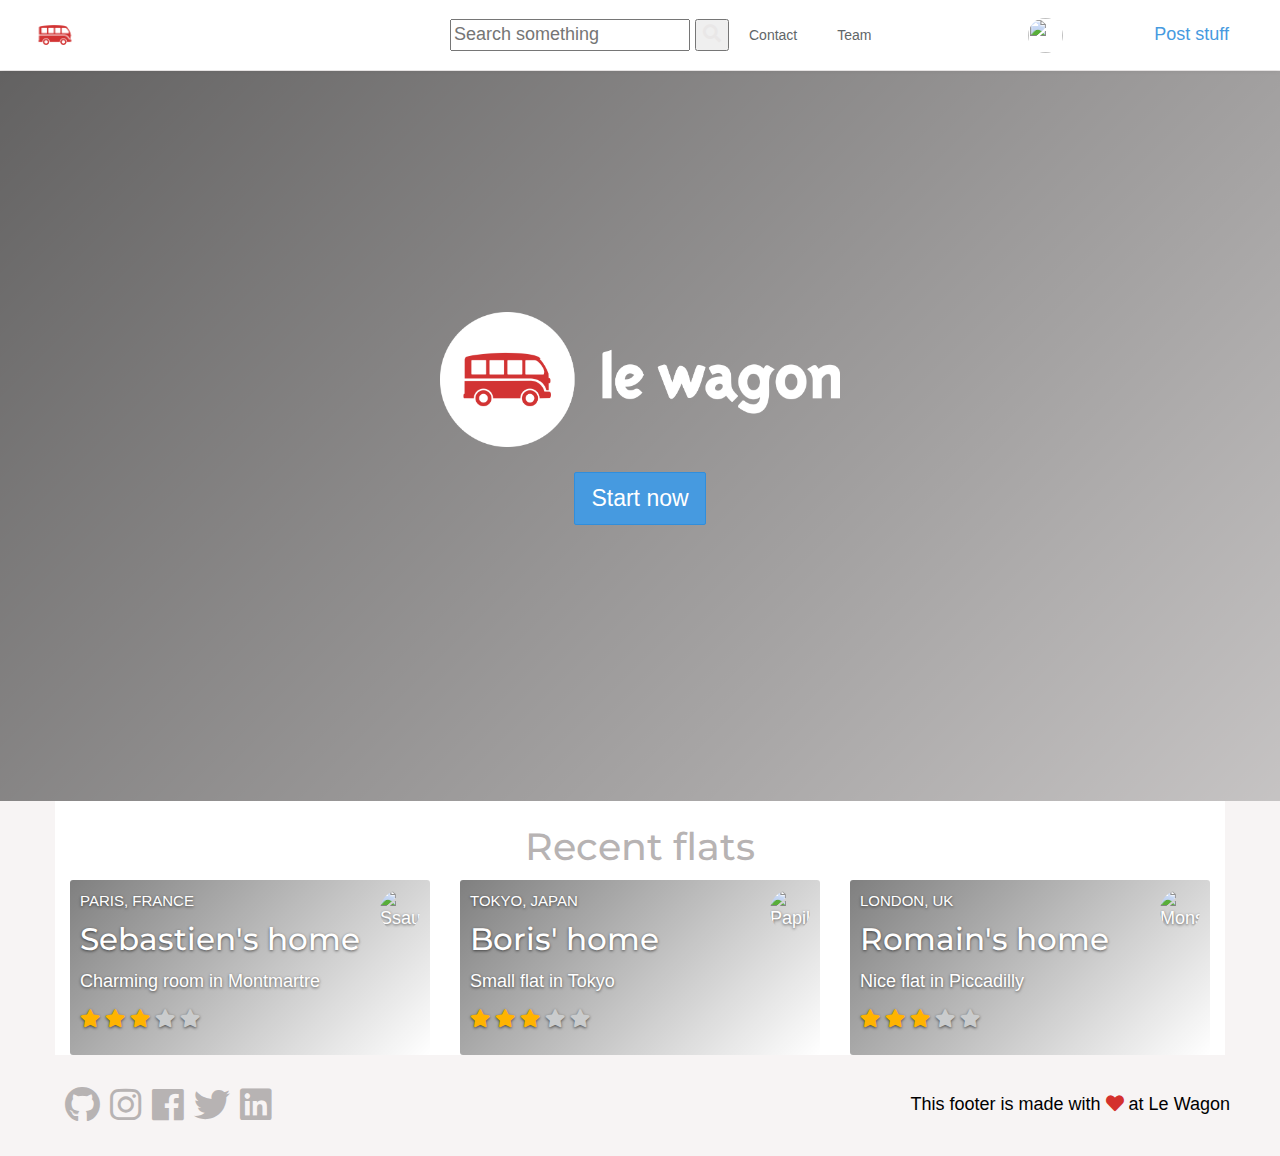
==== commit 56b2b9c5: "Automated commit at 2018-11-05 16:27:08 UTC by middleman-deploy 2.0.0-alpha" ====
--- a/index.html
+++ b/index.html
@@ -7,14 +7,14 @@
           content="width=device-width, initial-scale=1, shrink-to-fit=no">
     <!-- Use the title from a page's frontmatter if it has one -->
     <title>Le Wagon - Middleman</title>
-    <link href="stylesheets/application-b026f224.css" rel="stylesheet" />
+    <link href="stylesheets/application-bae45c9a.css" rel="stylesheet" />
     <script src="javascripts/application-93de88c9.js"></script>
     <link href="images/favicon-f15af148.png" rel="icon" type="image/png" />
   </head>
   <body>
     <div class="navbar-wagon">
   <!-- Logo -->
-  <a href="/" class="navbar-wagon-brand">
+  <a href="index.html" class="navbar-wagon-brand">
     <img src="images/logo-acc9c0ec.png" id="logo" alt="Logo" />
   </a>
 
@@ -76,35 +76,70 @@
         <div id="home">
   <div class="home-content">
 
-    <div class="banner" style="background-image: linear-gradient(-225deg, rgba(0,101,168,0.6) 0%, rgba(0,36,61,0.6) 50%), url('https://kitt.lewagon.com/placeholder/cities/berlin');">
+    <div class="banner" style="background-image: linear-gradient(-225deg, rgba(0,0,0,0.6) 0%, rgba(0,0,0,0.2) 100%), url('https://kitt.lewagon.com/placeholder/cities/berlin');">
     <div class="banner-content">
     <img src="images/logo-acc9c0ec.png" width="400" alt="Logo" />
     <br>
     <a class="btn btn-primary btn-lg align-btn">Start now</a>
   </div>
 </div>
-<div class="container">
+<div class="container" id="home-flats">
+  <h2 class="text-center">Recent flats</h2>
   <div class="row">
-      <div class="col-md-4">
-        <div class="card" style="background-image: url(https://kitt.lewagon.com/placeholder/cities/shanghai);">
-          <h2>Shanghai</h2>
-          <p>China</p>
+      <div class="col-xs-12 col-sm-6 col-md-4">
+        <div class="card" style="background-image: linear-gradient(-225deg, rgba(0,0,0,0.5) 0%, rgba(0,0,0,0) 100%), url('https://kitt.lewagon.com/placeholder/cities/paris');">
+          <div class="card-category">Paris, France</div>
+          <div class="card-description">
+            <h3>Sebastien's home</h3>
+            <p>Charming room in Montmartre</p>
+            <p class="rating">
+                <i class="fa fa-star" style="color: #ffb400"></i>
+                <i class="fa fa-star" style="color: #ffb400"></i>
+                <i class="fa fa-star" style="color: #ffb400"></i>
+                <i class="fa fa-star" style="color: #cacccd"></i>
+                <i class="fa fa-star" style="color: #cacccd"></i>
+            </p>
+          </div>
+          <img src="https://kitt.lewagon.com/placeholder/users/ssaunier" class="card-user" alt="Ssaunier" />
+          <a href="flats/ssaunier.html" class="card-link"></a>
         </div>
       </div>
-      <div class="col-md-4">
-        <div class="card" style="background-image: url(https://kitt.lewagon.com/placeholder/cities/berlin);">
-          <h2>Berlin</h2>
-          <p>Germany</p>
+      <div class="col-xs-12 col-sm-6 col-md-4">
+        <div class="card" style="background-image: linear-gradient(-225deg, rgba(0,0,0,0.5) 0%, rgba(0,0,0,0) 100%), url('https://kitt.lewagon.com/placeholder/cities/tokyo');">
+          <div class="card-category">Tokyo, Japan</div>
+          <div class="card-description">
+            <h3>Boris' home</h3>
+            <p>Small flat in Tokyo</p>
+            <p class="rating">
+                <i class="fa fa-star" style="color: #ffb400"></i>
+                <i class="fa fa-star" style="color: #ffb400"></i>
+                <i class="fa fa-star" style="color: #ffb400"></i>
+                <i class="fa fa-star" style="color: #cacccd"></i>
+                <i class="fa fa-star" style="color: #cacccd"></i>
+            </p>
+          </div>
+          <img src="https://kitt.lewagon.com/placeholder/users/papillard" class="card-user" alt="Papillard" />
+          <a href="flats/papillard.html" class="card-link"></a>
         </div>
       </div>
-      <div class="col-md-4">
-        <div class="card" style="background-image: url(https://kitt.lewagon.com/placeholder/cities/lyon);">
-          <h2>Lyon</h2>
-          <p>France</p>
+      <div class="col-xs-12 col-sm-6 col-md-4">
+        <div class="card" style="background-image: linear-gradient(-225deg, rgba(0,0,0,0.5) 0%, rgba(0,0,0,0) 100%), url('https://kitt.lewagon.com/placeholder/cities/london');">
+          <div class="card-category">London, UK</div>
+          <div class="card-description">
+            <h3>Romain's home</h3>
+            <p>Nice flat in Piccadilly</p>
+            <p class="rating">
+                <i class="fa fa-star" style="color: #ffb400"></i>
+                <i class="fa fa-star" style="color: #ffb400"></i>
+                <i class="fa fa-star" style="color: #ffb400"></i>
+                <i class="fa fa-star" style="color: #cacccd"></i>
+                <i class="fa fa-star" style="color: #cacccd"></i>
+            </p>
+          </div>
+          <img src="https://kitt.lewagon.com/placeholder/users/monsieurpaillard" class="card-user" alt="Monsieurpaillard" />
+          <a href="flats/monsieurpaillard.html" class="card-link"></a>
         </div>
       </div>
-  </div>
-</div>
   </div>
 </div>
 
--- a/stylesheets/application-bae45c9a.css
+++ b/stylesheets/application-bae45c9a.css
@@ -0,0 +1,8 @@
+@import url("https://fonts.googleapis.com/css?family=Open+Sans:400,300,700|Raleway:400,100,300,700,500|Montserrat|Pattaya");/*!
+ * Bootstrap v3.3.7 (http://getbootstrap.com)
+ * Copyright 2011-2016 Twitter, Inc.
+ * Licensed under MIT (https://github.com/twbs/bootstrap/blob/master/LICENSE)
+ *//*! normalize.css v3.0.3 | MIT License | github.com/necolas/normalize.css */html{font-family:sans-serif;-ms-text-size-adjust:100%;-webkit-text-size-adjust:100%}body{margin:0}article,aside,details,figcaption,figure,footer,header,hgroup,main,menu,nav,section,summary{display:block}audio,canvas,progress,video{display:inline-block;vertical-align:baseline}audio:not([controls]){display:none;height:0}[hidden],template{display:none}a{background-color:transparent}a:active,a:hover{outline:0}abbr[title]{border-bottom:1px dotted}b,strong{font-weight:bold}dfn{font-style:italic}h1{font-size:2em;margin:0.67em 0}mark{background:#ff0;color:#000}small{font-size:80%}sub,sup{font-size:75%;line-height:0;position:relative;vertical-align:baseline}sup{top:-0.5em}sub{bottom:-0.25em}img{border:0}svg:not(:root){overflow:hidden}figure{margin:1em 40px}hr{-webkit-box-sizing:content-box;box-sizing:content-box;height:0}pre{overflow:auto}code,kbd,pre,samp{font-family:monospace, monospace;font-size:1em}button,input,optgroup,select,textarea{color:inherit;font:inherit;margin:0}button{overflow:visible}button,select{text-transform:none}button,html input[type="button"],input[type="reset"],input[type="submit"]{-webkit-appearance:button;cursor:pointer}button[disabled],html input[disabled]{cursor:default}button::-moz-focus-inner,input::-moz-focus-inner{border:0;padding:0}input{line-height:normal}input[type="checkbox"],input[type="radio"]{-webkit-box-sizing:border-box;box-sizing:border-box;padding:0}input[type="number"]::-webkit-inner-spin-button,input[type="number"]::-webkit-outer-spin-button{height:auto}input[type="search"]{-webkit-appearance:textfield;-webkit-box-sizing:content-box;box-sizing:content-box}input[type="search"]::-webkit-search-cancel-button,input[type="search"]::-webkit-search-decoration{-webkit-appearance:none}fieldset{border:1px solid #c0c0c0;margin:0 2px;padding:0.35em 0.625em 0.75em}legend{border:0;padding:0}textarea{overflow:auto}optgroup{font-weight:bold}table{border-collapse:collapse;border-spacing:0}td,th{padding:0}/*! Source: https://github.com/h5bp/html5-boilerplate/blob/master/src/css/main.css */@media print{*,*:before,*:after{background:transparent !important;color:#000 !important;-webkit-box-shadow:none !important;box-shadow:none !important;text-shadow:none !important}a,a:visited{text-decoration:underline}a[href]:after{content:" (" attr(href) ")"}abbr[title]:after{content:" (" attr(title) ")"}a[href^="#"]:after,a[href^="javascript:"]:after{content:""}pre,blockquote{border:1px solid #999;page-break-inside:avoid}thead{display:table-header-group}tr,img{page-break-inside:avoid}img{max-width:100% !important}p,h2,h3{orphans:3;widows:3}h2,h3{page-break-after:avoid}.navbar{display:none}.btn>.caret,.dropup>.btn>.caret{border-top-color:#000 !important}.label{border:1px solid #000}.table{border-collapse:collapse !important}.table td,.table th{background-color:#fff !important}.table-bordered th,.table-bordered td{border:1px solid #ddd !important}}@font-face{font-family:'Glyphicons Halflings';src:url("../assets/bootstrap/glyphicons-halflings-regular-86b6f62b.eot");src:url("../assets/bootstrap/glyphicons-halflings-regular-86b6f62b.eot?#iefix") format("embedded-opentype"),url("../assets/bootstrap/glyphicons-halflings-regular-ca35b697.woff2") format("woff2"),url("../assets/bootstrap/glyphicons-halflings-regular-278e49a8.woff") format("woff"),url("../assets/bootstrap/glyphicons-halflings-regular-44bc1850.ttf") format("truetype"),url("../assets/bootstrap/glyphicons-halflings-regular-de51a849.svg#glyphicons_halflingsregular") format("svg")}.glyphicon{position:relative;top:1px;display:inline-block;font-family:'Glyphicons Halflings';font-style:normal;font-weight:normal;line-height:1;-webkit-font-smoothing:antialiased;-moz-osx-font-smoothing:grayscale}.glyphicon-asterisk:before{content:"\002a"}.glyphicon-plus:before{content:"\002b"}.glyphicon-euro:before,.glyphicon-eur:before{content:"\20ac"}.glyphicon-minus:before{content:"\2212"}.glyphicon-cloud:before{content:"\2601"}.glyphicon-envelope:before{content:"\2709"}.glyphicon-pencil:before{content:"\270f"}.glyphicon-glass:before{content:"\e001"}.glyphicon-music:before{content:"\e002"}.glyphicon-search:before{content:"\e003"}.glyphicon-heart:before{content:"\e005"}.glyphicon-star:before{content:"\e006"}.glyphicon-star-empty:before{content:"\e007"}.glyphicon-user:before{content:"\e008"}.glyphicon-film:before{content:"\e009"}.glyphicon-th-large:before{content:"\e010"}.glyphicon-th:before{content:"\e011"}.glyphicon-th-list:before{content:"\e012"}.glyphicon-ok:before{content:"\e013"}.glyphicon-remove:before{content:"\e014"}.glyphicon-zoom-in:before{content:"\e015"}.glyphicon-zoom-out:before{content:"\e016"}.glyphicon-off:before{content:"\e017"}.glyphicon-signal:before{content:"\e018"}.glyphicon-cog:before{content:"\e019"}.glyphicon-trash:before{content:"\e020"}.glyphicon-home:before{content:"\e021"}.glyphicon-file:before{content:"\e022"}.glyphicon-time:before{content:"\e023"}.glyphicon-road:before{content:"\e024"}.glyphicon-download-alt:before{content:"\e025"}.glyphicon-download:before{content:"\e026"}.glyphicon-upload:before{content:"\e027"}.glyphicon-inbox:before{content:"\e028"}.glyphicon-play-circle:before{content:"\e029"}.glyphicon-repeat:before{content:"\e030"}.glyphicon-refresh:before{content:"\e031"}.glyphicon-list-alt:before{content:"\e032"}.glyphicon-lock:before{content:"\e033"}.glyphicon-flag:before{content:"\e034"}.glyphicon-headphones:before{content:"\e035"}.glyphicon-volume-off:before{content:"\e036"}.glyphicon-volume-down:before{content:"\e037"}.glyphicon-volume-up:before{content:"\e038"}.glyphicon-qrcode:before{content:"\e039"}.glyphicon-barcode:before{content:"\e040"}.glyphicon-tag:before{content:"\e041"}.glyphicon-tags:before{content:"\e042"}.glyphicon-book:before{content:"\e043"}.glyphicon-bookmark:before{content:"\e044"}.glyphicon-print:before{content:"\e045"}.glyphicon-camera:before{content:"\e046"}.glyphicon-font:before{content:"\e047"}.glyphicon-bold:before{content:"\e048"}.glyphicon-italic:before{content:"\e049"}.glyphicon-text-height:before{content:"\e050"}.glyphicon-text-width:before{content:"\e051"}.glyphicon-align-left:before{content:"\e052"}.glyphicon-align-center:before{content:"\e053"}.glyphicon-align-right:before{content:"\e054"}.glyphicon-align-justify:before{content:"\e055"}.glyphicon-list:before{content:"\e056"}.glyphicon-indent-left:before{content:"\e057"}.glyphicon-indent-right:before{content:"\e058"}.glyphicon-facetime-video:before{content:"\e059"}.glyphicon-picture:before{content:"\e060"}.glyphicon-map-marker:before{content:"\e062"}.glyphicon-adjust:before{content:"\e063"}.glyphicon-tint:before{content:"\e064"}.glyphicon-edit:before{content:"\e065"}.glyphicon-share:before{content:"\e066"}.glyphicon-check:before{content:"\e067"}.glyphicon-move:before{content:"\e068"}.glyphicon-step-backward:before{content:"\e069"}.glyphicon-fast-backward:before{content:"\e070"}.glyphicon-backward:before{content:"\e071"}.glyphicon-play:before{content:"\e072"}.glyphicon-pause:before{content:"\e073"}.glyphicon-stop:before{content:"\e074"}.glyphicon-forward:before{content:"\e075"}.glyphicon-fast-forward:before{content:"\e076"}.glyphicon-step-forward:before{content:"\e077"}.glyphicon-eject:before{content:"\e078"}.glyphicon-chevron-left:before{content:"\e079"}.glyphicon-chevron-right:before{content:"\e080"}.glyphicon-plus-sign:before{content:"\e081"}.glyphicon-minus-sign:before{content:"\e082"}.glyphicon-remove-sign:before{content:"\e083"}.glyphicon-ok-sign:before{content:"\e084"}.glyphicon-question-sign:before{content:"\e085"}.glyphicon-info-sign:before{content:"\e086"}.glyphicon-screenshot:before{content:"\e087"}.glyphicon-remove-circle:before{content:"\e088"}.glyphicon-ok-circle:before{content:"\e089"}.glyphicon-ban-circle:before{content:"\e090"}.glyphicon-arrow-left:before{content:"\e091"}.glyphicon-arrow-right:before{content:"\e092"}.glyphicon-arrow-up:before{content:"\e093"}.glyphicon-arrow-down:before{content:"\e094"}.glyphicon-share-alt:before{content:"\e095"}.glyphicon-resize-full:before{content:"\e096"}.glyphicon-resize-small:before{content:"\e097"}.glyphicon-exclamation-sign:before{content:"\e101"}.glyphicon-gift:before{content:"\e102"}.glyphicon-leaf:before{content:"\e103"}.glyphicon-fire:before{content:"\e104"}.glyphicon-eye-open:before{content:"\e105"}.glyphicon-eye-close:before{content:"\e106"}.glyphicon-warning-sign:before{content:"\e107"}.glyphicon-plane:before{content:"\e108"}.glyphicon-calendar:before{content:"\e109"}.glyphicon-random:before{content:"\e110"}.glyphicon-comment:before{content:"\e111"}.glyphicon-magnet:before{content:"\e112"}.glyphicon-chevron-up:before{content:"\e113"}.glyphicon-chevron-down:before{content:"\e114"}.glyphicon-retweet:before{content:"\e115"}.glyphicon-shopping-cart:before{content:"\e116"}.glyphicon-folder-close:before{content:"\e117"}.glyphicon-folder-open:before{content:"\e118"}.glyphicon-resize-vertical:before{content:"\e119"}.glyphicon-resize-horizontal:before{content:"\e120"}.glyphicon-hdd:before{content:"\e121"}.glyphicon-bullhorn:before{content:"\e122"}.glyphicon-bell:before{content:"\e123"}.glyphicon-certificate:before{content:"\e124"}.glyphicon-thumbs-up:before{content:"\e125"}.glyphicon-thumbs-down:before{content:"\e126"}.glyphicon-hand-right:before{content:"\e127"}.glyphicon-hand-left:before{content:"\e128"}.glyphicon-hand-up:before{content:"\e129"}.glyphicon-hand-down:before{content:"\e130"}.glyphicon-circle-arrow-right:before{content:"\e131"}.glyphicon-circle-arrow-left:before{content:"\e132"}.glyphicon-circle-arrow-up:before{content:"\e133"}.glyphicon-circle-arrow-down:before{content:"\e134"}.glyphicon-globe:before{content:"\e135"}.glyphicon-wrench:before{content:"\e136"}.glyphicon-tasks:before{content:"\e137"}.glyphicon-filter:before{content:"\e138"}.glyphicon-briefcase:before{content:"\e139"}.glyphicon-fullscreen:before{content:"\e140"}.glyphicon-dashboard:before{content:"\e141"}.glyphicon-paperclip:before{content:"\e142"}.glyphicon-heart-empty:before{content:"\e143"}.glyphicon-link:before{content:"\e144"}.glyphicon-phone:before{content:"\e145"}.glyphicon-pushpin:before{content:"\e146"}.glyphicon-usd:before{content:"\e148"}.glyphicon-gbp:before{content:"\e149"}.glyphicon-sort:before{content:"\e150"}.glyphicon-sort-by-alphabet:before{content:"\e151"}.glyphicon-sort-by-alphabet-alt:before{content:"\e152"}.glyphicon-sort-by-order:before{content:"\e153"}.glyphicon-sort-by-order-alt:before{content:"\e154"}.glyphicon-sort-by-attributes:before{content:"\e155"}.glyphicon-sort-by-attributes-alt:before{content:"\e156"}.glyphicon-unchecked:before{content:"\e157"}.glyphicon-expand:before{content:"\e158"}.glyphicon-collapse-down:before{content:"\e159"}.glyphicon-collapse-up:before{content:"\e160"}.glyphicon-log-in:before{content:"\e161"}.glyphicon-flash:before{content:"\e162"}.glyphicon-log-out:before{content:"\e163"}.glyphicon-new-window:before{content:"\e164"}.glyphicon-record:before{content:"\e165"}.glyphicon-save:before{content:"\e166"}.glyphicon-open:before{content:"\e167"}.glyphicon-saved:before{content:"\e168"}.glyphicon-import:before{content:"\e169"}.glyphicon-export:before{content:"\e170"}.glyphicon-send:before{content:"\e171"}.glyphicon-floppy-disk:before{content:"\e172"}.glyphicon-floppy-saved:before{content:"\e173"}.glyphicon-floppy-remove:before{content:"\e174"}.glyphicon-floppy-save:before{content:"\e175"}.glyphicon-floppy-open:before{content:"\e176"}.glyphicon-credit-card:before{content:"\e177"}.glyphicon-transfer:before{content:"\e178"}.glyphicon-cutlery:before{content:"\e179"}.glyphicon-header:before{content:"\e180"}.glyphicon-compressed:before{content:"\e181"}.glyphicon-earphone:before{content:"\e182"}.glyphicon-phone-alt:before{content:"\e183"}.glyphicon-tower:before{content:"\e184"}.glyphicon-stats:before{content:"\e185"}.glyphicon-sd-video:before{content:"\e186"}.glyphicon-hd-video:before{content:"\e187"}.glyphicon-subtitles:before{content:"\e188"}.glyphicon-sound-stereo:before{content:"\e189"}.glyphicon-sound-dolby:before{content:"\e190"}.glyphicon-sound-5-1:before{content:"\e191"}.glyphicon-sound-6-1:before{content:"\e192"}.glyphicon-sound-7-1:before{content:"\e193"}.glyphicon-copyright-mark:before{content:"\e194"}.glyphicon-registration-mark:before{content:"\e195"}.glyphicon-cloud-download:before{content:"\e197"}.glyphicon-cloud-upload:before{content:"\e198"}.glyphicon-tree-conifer:before{content:"\e199"}.glyphicon-tree-deciduous:before{content:"\e200"}.glyphicon-cd:before{content:"\e201"}.glyphicon-save-file:before{content:"\e202"}.glyphicon-open-file:before{content:"\e203"}.glyphicon-level-up:before{content:"\e204"}.glyphicon-copy:before{content:"\e205"}.glyphicon-paste:before{content:"\e206"}.glyphicon-alert:before{content:"\e209"}.glyphicon-equalizer:before{content:"\e210"}.glyphicon-king:before{content:"\e211"}.glyphicon-queen:before{content:"\e212"}.glyphicon-pawn:before{content:"\e213"}.glyphicon-bishop:before{content:"\e214"}.glyphicon-knight:before{content:"\e215"}.glyphicon-baby-formula:before{content:"\e216"}.glyphicon-tent:before{content:"\26fa"}.glyphicon-blackboard:before{content:"\e218"}.glyphicon-bed:before{content:"\e219"}.glyphicon-apple:before{content:"\f8ff"}.glyphicon-erase:before{content:"\e221"}.glyphicon-hourglass:before{content:"\231b"}.glyphicon-lamp:before{content:"\e223"}.glyphicon-duplicate:before{content:"\e224"}.glyphicon-piggy-bank:before{content:"\e225"}.glyphicon-scissors:before{content:"\e226"}.glyphicon-bitcoin:before{content:"\e227"}.glyphicon-btc:before{content:"\e227"}.glyphicon-xbt:before{content:"\e227"}.glyphicon-yen:before{content:"\00a5"}.glyphicon-jpy:before{content:"\00a5"}.glyphicon-ruble:before{content:"\20bd"}.glyphicon-rub:before{content:"\20bd"}.glyphicon-scale:before{content:"\e230"}.glyphicon-ice-lolly:before{content:"\e231"}.glyphicon-ice-lolly-tasted:before{content:"\e232"}.glyphicon-education:before{content:"\e233"}.glyphicon-option-horizontal:before{content:"\e234"}.glyphicon-option-vertical:before{content:"\e235"}.glyphicon-menu-hamburger:before{content:"\e236"}.glyphicon-modal-window:before{content:"\e237"}.glyphicon-oil:before{content:"\e238"}.glyphicon-grain:before{content:"\e239"}.glyphicon-sunglasses:before{content:"\e240"}.glyphicon-text-size:before{content:"\e241"}.glyphicon-text-color:before{content:"\e242"}.glyphicon-text-background:before{content:"\e243"}.glyphicon-object-align-top:before{content:"\e244"}.glyphicon-object-align-bottom:before{content:"\e245"}.glyphicon-object-align-horizontal:before{content:"\e246"}.glyphicon-object-align-left:before{content:"\e247"}.glyphicon-object-align-vertical:before{content:"\e248"}.glyphicon-object-align-right:before{content:"\e249"}.glyphicon-triangle-right:before{content:"\e250"}.glyphicon-triangle-left:before{content:"\e251"}.glyphicon-triangle-bottom:before{content:"\e252"}.glyphicon-triangle-top:before{content:"\e253"}.glyphicon-console:before{content:"\e254"}.glyphicon-superscript:before{content:"\e255"}.glyphicon-subscript:before{content:"\e256"}.glyphicon-menu-left:before{content:"\e257"}.glyphicon-menu-right:before{content:"\e258"}.glyphicon-menu-down:before{content:"\e259"}.glyphicon-menu-up:before{content:"\e260"}*{-webkit-box-sizing:border-box;box-sizing:border-box}*:before,*:after{-webkit-box-sizing:border-box;box-sizing:border-box}html{font-size:10px;-webkit-tap-highlight-color:transparent}body{font-family:"Open+Sans", "Helvetica", "sans-serif";font-size:18px;line-height:1.42857143;color:#e9e7e7;background-color:#f7f4f4}input,button,select,textarea{font-family:inherit;font-size:inherit;line-height:inherit}a{color:#469AE0;text-decoration:none}a:hover,a:focus{color:#1f74ba;text-decoration:underline}a:focus{outline:5px auto -webkit-focus-ring-color;outline-offset:-2px}figure{margin:0}img{vertical-align:middle}.img-responsive{display:block;max-width:100%;height:auto}.img-rounded{border-radius:2px}.img-thumbnail{padding:4px;line-height:1.42857143;background-color:#f7f4f4;border:1px solid #ddd;border-radius:2px;-webkit-transition:all 0.2s ease-in-out;transition:all 0.2s ease-in-out;display:inline-block;max-width:100%;height:auto}.img-circle{border-radius:50%}hr{margin-top:25px;margin-bottom:25px;border:0;border-top:1px solid white}.sr-only{position:absolute;width:1px;height:1px;margin:-1px;padding:0;overflow:hidden;clip:rect(0, 0, 0, 0);border:0}.sr-only-focusable:active,.sr-only-focusable:focus{position:static;width:auto;height:auto;margin:0;overflow:visible;clip:auto}[role="button"]{cursor:pointer}h1,h2,h3,h4,h5,h6,.h1,.h2,.h3,.h4,.h5,.h6{font-family:"Montserrat", "Helvetica", "sans-serif";font-weight:500;line-height:1.1;color:inherit}h1 small,h1 .small,h2 small,h2 .small,h3 small,h3 .small,h4 small,h4 .small,h5 small,h5 .small,h6 small,h6 .small,.h1 small,.h1 .small,.h2 small,.h2 .small,.h3 small,.h3 .small,.h4 small,.h4 .small,.h5 small,.h5 .small,.h6 small,.h6 .small{font-weight:normal;line-height:1;color:white}h1,.h1,h2,.h2,h3,.h3{margin-top:25px;margin-bottom:12.5px}h1 small,h1 .small,.h1 small,.h1 .small,h2 small,h2 .small,.h2 small,.h2 .small,h3 small,h3 .small,.h3 small,.h3 .small{font-size:65%}h4,.h4,h5,.h5,h6,.h6{margin-top:12.5px;margin-bottom:12.5px}h4 small,h4 .small,.h4 small,.h4 .small,h5 small,h5 .small,.h5 small,.h5 .small,h6 small,h6 .small,.h6 small,.h6 .small{font-size:75%}h1,.h1{font-size:46px}h2,.h2{font-size:38px}h3,.h3{font-size:31px}h4,.h4{font-size:23px}h5,.h5{font-size:18px}h6,.h6{font-size:16px}p{margin:0 0 12.5px}.lead{margin-bottom:25px;font-size:20px;font-weight:300;line-height:1.4}@media (min-width: 768px){.lead{font-size:27px}}small,.small{font-size:88%}mark,.mark{background-color:#fcf8e3;padding:.2em}.text-left{text-align:left}.text-right{text-align:right}.text-center{text-align:center}.text-justify{text-align:justify}.text-nowrap{white-space:nowrap}.text-lowercase{text-transform:lowercase}.text-uppercase,.initialism{text-transform:uppercase}.text-capitalize{text-transform:capitalize}.text-muted{color:white}.text-primary{color:#469AE0}a.text-primary:hover,a.text-primary:focus{color:#2381d0}.text-success{color:#3c763d}a.text-success:hover,a.text-success:focus{color:#2b542c}.text-info{color:#31708f}a.text-info:hover,a.text-info:focus{color:#245269}.text-warning{color:#8a6d3b}a.text-warning:hover,a.text-warning:focus{color:#66512c}.text-danger{color:#a94442}a.text-danger:hover,a.text-danger:focus{color:#843534}.bg-primary{color:#fff}.bg-primary{background-color:#469AE0}a.bg-primary:hover,a.bg-primary:focus{background-color:#2381d0}.bg-success{background-color:#dff0d8}a.bg-success:hover,a.bg-success:focus{background-color:#c1e2b3}.bg-info{background-color:#d9edf7}a.bg-info:hover,a.bg-info:focus{background-color:#afd9ee}.bg-warning{background-color:#fcf8e3}a.bg-warning:hover,a.bg-warning:focus{background-color:#f7ecb5}.bg-danger{background-color:#f2dede}a.bg-danger:hover,a.bg-danger:focus{background-color:#e4b9b9}.page-header{padding-bottom:11.5px;margin:50px 0 25px;border-bottom:1px solid white}ul,ol{margin-top:0;margin-bottom:12.5px}ul ul,ul ol,ol ul,ol ol{margin-bottom:0}.list-unstyled{padding-left:0;list-style:none}.list-inline{padding-left:0;list-style:none;margin-left:-5px}.list-inline>li{display:inline-block;padding-left:5px;padding-right:5px}dl{margin-top:0;margin-bottom:25px}dt,dd{line-height:1.42857143}dt{font-weight:bold}dd{margin-left:0}.dl-horizontal dd:before,.dl-horizontal dd:after{content:" ";display:table}.dl-horizontal dd:after{clear:both}@media (min-width: 768px){.dl-horizontal dt{float:left;width:160px;clear:left;text-align:right;overflow:hidden;text-overflow:ellipsis;white-space:nowrap}.dl-horizontal dd{margin-left:180px}}abbr[title],abbr[data-original-title]{cursor:help;border-bottom:1px dotted white}.initialism{font-size:90%}blockquote{padding:12.5px 25px;margin:0 0 25px;font-size:22.5px;border-left:5px solid white}blockquote p:last-child,blockquote ul:last-child,blockquote ol:last-child{margin-bottom:0}blockquote footer,blockquote small,blockquote .small{display:block;font-size:80%;line-height:1.42857143;color:white}blockquote footer:before,blockquote small:before,blockquote .small:before{content:'\2014 \00A0'}.blockquote-reverse,blockquote.pull-right{padding-right:15px;padding-left:0;border-right:5px solid white;border-left:0;text-align:right}.blockquote-reverse footer:before,.blockquote-reverse small:before,.blockquote-reverse .small:before,blockquote.pull-right footer:before,blockquote.pull-right small:before,blockquote.pull-right .small:before{content:''}.blockquote-reverse footer:after,.blockquote-reverse small:after,.blockquote-reverse .small:after,blockquote.pull-right footer:after,blockquote.pull-right small:after,blockquote.pull-right .small:after{content:'\00A0 \2014'}address{margin-bottom:25px;font-style:normal;line-height:1.42857143}code,kbd,pre,samp{font-family:Menlo, Monaco, Consolas, "Courier New", monospace}code{padding:2px 4px;font-size:90%;color:#c7254e;background-color:#f9f2f4;border-radius:2px}kbd{padding:2px 4px;font-size:90%;color:#fff;background-color:#333;border-radius:2px;-webkit-box-shadow:inset 0 -1px 0 rgba(0,0,0,0.25);box-shadow:inset 0 -1px 0 rgba(0,0,0,0.25)}kbd kbd{padding:0;font-size:100%;font-weight:bold;-webkit-box-shadow:none;box-shadow:none}pre{display:block;padding:12px;margin:0 0 12.5px;font-size:17px;line-height:1.42857143;word-break:break-all;word-wrap:break-word;color:#e9e7e7;background-color:#f5f5f5;border:1px solid #ccc;border-radius:2px}pre code{padding:0;font-size:inherit;color:inherit;white-space:pre-wrap;background-color:transparent;border-radius:0}.pre-scrollable{max-height:340px;overflow-y:scroll}.container{margin-right:auto;margin-left:auto;padding-left:15px;padding-right:15px}.container:before,.container:after{content:" ";display:table}.container:after{clear:both}@media (min-width: 768px){.container{width:750px}}@media (min-width: 992px){.container{width:970px}}@media (min-width: 1200px){.container{width:1170px}}.container-fluid{margin-right:auto;margin-left:auto;padding-left:15px;padding-right:15px}.container-fluid:before,.container-fluid:after{content:" ";display:table}.container-fluid:after{clear:both}.row{margin-left:-15px;margin-right:-15px}.row:before,.row:after{content:" ";display:table}.row:after{clear:both}.col-xs-1,.col-sm-1,.col-md-1,.col-lg-1,.col-xs-2,.col-sm-2,.col-md-2,.col-lg-2,.col-xs-3,.col-sm-3,.col-md-3,.col-lg-3,.col-xs-4,.col-sm-4,.col-md-4,.col-lg-4,.col-xs-5,.col-sm-5,.col-md-5,.col-lg-5,.col-xs-6,.col-sm-6,.col-md-6,.col-lg-6,.col-xs-7,.col-sm-7,.col-md-7,.col-lg-7,.col-xs-8,.col-sm-8,.col-md-8,.col-lg-8,.col-xs-9,.col-sm-9,.col-md-9,.col-lg-9,.col-xs-10,.col-sm-10,.col-md-10,.col-lg-10,.col-xs-11,.col-sm-11,.col-md-11,.col-lg-11,.col-xs-12,.col-sm-12,.col-md-12,.col-lg-12{position:relative;min-height:1px;padding-left:15px;padding-right:15px}.col-xs-1,.col-xs-2,.col-xs-3,.col-xs-4,.col-xs-5,.col-xs-6,.col-xs-7,.col-xs-8,.col-xs-9,.col-xs-10,.col-xs-11,.col-xs-12{float:left}.col-xs-1{width:8.33333333%}.col-xs-2{width:16.66666667%}.col-xs-3{width:25%}.col-xs-4{width:33.33333333%}.col-xs-5{width:41.66666667%}.col-xs-6{width:50%}.col-xs-7{width:58.33333333%}.col-xs-8{width:66.66666667%}.col-xs-9{width:75%}.col-xs-10{width:83.33333333%}.col-xs-11{width:91.66666667%}.col-xs-12{width:100%}.col-xs-pull-0{right:auto}.col-xs-pull-1{right:8.33333333%}.col-xs-pull-2{right:16.66666667%}.col-xs-pull-3{right:25%}.col-xs-pull-4{right:33.33333333%}.col-xs-pull-5{right:41.66666667%}.col-xs-pull-6{right:50%}.col-xs-pull-7{right:58.33333333%}.col-xs-pull-8{right:66.66666667%}.col-xs-pull-9{right:75%}.col-xs-pull-10{right:83.33333333%}.col-xs-pull-11{right:91.66666667%}.col-xs-pull-12{right:100%}.col-xs-push-0{left:auto}.col-xs-push-1{left:8.33333333%}.col-xs-push-2{left:16.66666667%}.col-xs-push-3{left:25%}.col-xs-push-4{left:33.33333333%}.col-xs-push-5{left:41.66666667%}.col-xs-push-6{left:50%}.col-xs-push-7{left:58.33333333%}.col-xs-push-8{left:66.66666667%}.col-xs-push-9{left:75%}.col-xs-push-10{left:83.33333333%}.col-xs-push-11{left:91.66666667%}.col-xs-push-12{left:100%}.col-xs-offset-0{margin-left:0%}.col-xs-offset-1{margin-left:8.33333333%}.col-xs-offset-2{margin-left:16.66666667%}.col-xs-offset-3{margin-left:25%}.col-xs-offset-4{margin-left:33.33333333%}.col-xs-offset-5{margin-left:41.66666667%}.col-xs-offset-6{margin-left:50%}.col-xs-offset-7{margin-left:58.33333333%}.col-xs-offset-8{margin-left:66.66666667%}.col-xs-offset-9{margin-left:75%}.col-xs-offset-10{margin-left:83.33333333%}.col-xs-offset-11{margin-left:91.66666667%}.col-xs-offset-12{margin-left:100%}@media (min-width: 768px){.col-sm-1,.col-sm-2,.col-sm-3,.col-sm-4,.col-sm-5,.col-sm-6,.col-sm-7,.col-sm-8,.col-sm-9,.col-sm-10,.col-sm-11,.col-sm-12{float:left}.col-sm-1{width:8.33333333%}.col-sm-2{width:16.66666667%}.col-sm-3{width:25%}.col-sm-4{width:33.33333333%}.col-sm-5{width:41.66666667%}.col-sm-6{width:50%}.col-sm-7{width:58.33333333%}.col-sm-8{width:66.66666667%}.col-sm-9{width:75%}.col-sm-10{width:83.33333333%}.col-sm-11{width:91.66666667%}.col-sm-12{width:100%}.col-sm-pull-0{right:auto}.col-sm-pull-1{right:8.33333333%}.col-sm-pull-2{right:16.66666667%}.col-sm-pull-3{right:25%}.col-sm-pull-4{right:33.33333333%}.col-sm-pull-5{right:41.66666667%}.col-sm-pull-6{right:50%}.col-sm-pull-7{right:58.33333333%}.col-sm-pull-8{right:66.66666667%}.col-sm-pull-9{right:75%}.col-sm-pull-10{right:83.33333333%}.col-sm-pull-11{right:91.66666667%}.col-sm-pull-12{right:100%}.col-sm-push-0{left:auto}.col-sm-push-1{left:8.33333333%}.col-sm-push-2{left:16.66666667%}.col-sm-push-3{left:25%}.col-sm-push-4{left:33.33333333%}.col-sm-push-5{left:41.66666667%}.col-sm-push-6{left:50%}.col-sm-push-7{left:58.33333333%}.col-sm-push-8{left:66.66666667%}.col-sm-push-9{left:75%}.col-sm-push-10{left:83.33333333%}.col-sm-push-11{left:91.66666667%}.col-sm-push-12{left:100%}.col-sm-offset-0{margin-left:0%}.col-sm-offset-1{margin-left:8.33333333%}.col-sm-offset-2{margin-left:16.66666667%}.col-sm-offset-3{margin-left:25%}.col-sm-offset-4{margin-left:33.33333333%}.col-sm-offset-5{margin-left:41.66666667%}.col-sm-offset-6{margin-left:50%}.col-sm-offset-7{margin-left:58.33333333%}.col-sm-offset-8{margin-left:66.66666667%}.col-sm-offset-9{margin-left:75%}.col-sm-offset-10{margin-left:83.33333333%}.col-sm-offset-11{margin-left:91.66666667%}.col-sm-offset-12{margin-left:100%}}@media (min-width: 992px){.col-md-1,.col-md-2,.col-md-3,.col-md-4,.col-md-5,.col-md-6,.col-md-7,.col-md-8,.col-md-9,.col-md-10,.col-md-11,.col-md-12{float:left}.col-md-1{width:8.33333333%}.col-md-2{width:16.66666667%}.col-md-3{width:25%}.col-md-4{width:33.33333333%}.col-md-5{width:41.66666667%}.col-md-6{width:50%}.col-md-7{width:58.33333333%}.col-md-8{width:66.66666667%}.col-md-9{width:75%}.col-md-10{width:83.33333333%}.col-md-11{width:91.66666667%}.col-md-12{width:100%}.col-md-pull-0{right:auto}.col-md-pull-1{right:8.33333333%}.col-md-pull-2{right:16.66666667%}.col-md-pull-3{right:25%}.col-md-pull-4{right:33.33333333%}.col-md-pull-5{right:41.66666667%}.col-md-pull-6{right:50%}.col-md-pull-7{right:58.33333333%}.col-md-pull-8{right:66.66666667%}.col-md-pull-9{right:75%}.col-md-pull-10{right:83.33333333%}.col-md-pull-11{right:91.66666667%}.col-md-pull-12{right:100%}.col-md-push-0{left:auto}.col-md-push-1{left:8.33333333%}.col-md-push-2{left:16.66666667%}.col-md-push-3{left:25%}.col-md-push-4{left:33.33333333%}.col-md-push-5{left:41.66666667%}.col-md-push-6{left:50%}.col-md-push-7{left:58.33333333%}.col-md-push-8{left:66.66666667%}.col-md-push-9{left:75%}.col-md-push-10{left:83.33333333%}.col-md-push-11{left:91.66666667%}.col-md-push-12{left:100%}.col-md-offset-0{margin-left:0%}.col-md-offset-1{margin-left:8.33333333%}.col-md-offset-2{margin-left:16.66666667%}.col-md-offset-3{margin-left:25%}.col-md-offset-4{margin-left:33.33333333%}.col-md-offset-5{margin-left:41.66666667%}.col-md-offset-6{margin-left:50%}.col-md-offset-7{margin-left:58.33333333%}.col-md-offset-8{margin-left:66.66666667%}.col-md-offset-9{margin-left:75%}.col-md-offset-10{margin-left:83.33333333%}.col-md-offset-11{margin-left:91.66666667%}.col-md-offset-12{margin-left:100%}}@media (min-width: 1200px){.col-lg-1,.col-lg-2,.col-lg-3,.col-lg-4,.col-lg-5,.col-lg-6,.col-lg-7,.col-lg-8,.col-lg-9,.col-lg-10,.col-lg-11,.col-lg-12{float:left}.col-lg-1{width:8.33333333%}.col-lg-2{width:16.66666667%}.col-lg-3{width:25%}.col-lg-4{width:33.33333333%}.col-lg-5{width:41.66666667%}.col-lg-6{width:50%}.col-lg-7{width:58.33333333%}.col-lg-8{width:66.66666667%}.col-lg-9{width:75%}.col-lg-10{width:83.33333333%}.col-lg-11{width:91.66666667%}.col-lg-12{width:100%}.col-lg-pull-0{right:auto}.col-lg-pull-1{right:8.33333333%}.col-lg-pull-2{right:16.66666667%}.col-lg-pull-3{right:25%}.col-lg-pull-4{right:33.33333333%}.col-lg-pull-5{right:41.66666667%}.col-lg-pull-6{right:50%}.col-lg-pull-7{right:58.33333333%}.col-lg-pull-8{right:66.66666667%}.col-lg-pull-9{right:75%}.col-lg-pull-10{right:83.33333333%}.col-lg-pull-11{right:91.66666667%}.col-lg-pull-12{right:100%}.col-lg-push-0{left:auto}.col-lg-push-1{left:8.33333333%}.col-lg-push-2{left:16.66666667%}.col-lg-push-3{left:25%}.col-lg-push-4{left:33.33333333%}.col-lg-push-5{left:41.66666667%}.col-lg-push-6{left:50%}.col-lg-push-7{left:58.33333333%}.col-lg-push-8{left:66.66666667%}.col-lg-push-9{left:75%}.col-lg-push-10{left:83.33333333%}.col-lg-push-11{left:91.66666667%}.col-lg-push-12{left:100%}.col-lg-offset-0{margin-left:0%}.col-lg-offset-1{margin-left:8.33333333%}.col-lg-offset-2{margin-left:16.66666667%}.col-lg-offset-3{margin-left:25%}.col-lg-offset-4{margin-left:33.33333333%}.col-lg-offset-5{margin-left:41.66666667%}.col-lg-offset-6{margin-left:50%}.col-lg-offset-7{margin-left:58.33333333%}.col-lg-offset-8{margin-left:66.66666667%}.col-lg-offset-9{margin-left:75%}.col-lg-offset-10{margin-left:83.33333333%}.col-lg-offset-11{margin-left:91.66666667%}.col-lg-offset-12{margin-left:100%}}table{background-color:transparent}caption{padding-top:8px;padding-bottom:8px;color:white;text-align:left}th{text-align:left}.table{width:100%;max-width:100%;margin-bottom:25px}.table>thead>tr>th,.table>thead>tr>td,.table>tbody>tr>th,.table>tbody>tr>td,.table>tfoot>tr>th,.table>tfoot>tr>td{padding:8px;line-height:1.42857143;vertical-align:top;border-top:1px solid #ddd}.table>thead>tr>th{vertical-align:bottom;border-bottom:2px solid #ddd}.table>caption+thead>tr:first-child>th,.table>caption+thead>tr:first-child>td,.table>colgroup+thead>tr:first-child>th,.table>colgroup+thead>tr:first-child>td,.table>thead:first-child>tr:first-child>th,.table>thead:first-child>tr:first-child>td{border-top:0}.table>tbody+tbody{border-top:2px solid #ddd}.table .table{background-color:#f7f4f4}.table-condensed>thead>tr>th,.table-condensed>thead>tr>td,.table-condensed>tbody>tr>th,.table-condensed>tbody>tr>td,.table-condensed>tfoot>tr>th,.table-condensed>tfoot>tr>td{padding:5px}.table-bordered{border:1px solid #ddd}.table-bordered>thead>tr>th,.table-bordered>thead>tr>td,.table-bordered>tbody>tr>th,.table-bordered>tbody>tr>td,.table-bordered>tfoot>tr>th,.table-bordered>tfoot>tr>td{border:1px solid #ddd}.table-bordered>thead>tr>th,.table-bordered>thead>tr>td{border-bottom-width:2px}.table-striped>tbody>tr:nth-of-type(odd){background-color:#f9f9f9}.table-hover>tbody>tr:hover{background-color:#f5f5f5}table col[class*="col-"]{position:static;float:none;display:table-column}table td[class*="col-"],table th[class*="col-"]{position:static;float:none;display:table-cell}.table>thead>tr>td.active,.table>thead>tr>th.active,.table>thead>tr.active>td,.table>thead>tr.active>th,.table>tbody>tr>td.active,.table>tbody>tr>th.active,.table>tbody>tr.active>td,.table>tbody>tr.active>th,.table>tfoot>tr>td.active,.table>tfoot>tr>th.active,.table>tfoot>tr.active>td,.table>tfoot>tr.active>th{background-color:#f5f5f5}.table-hover>tbody>tr>td.active:hover,.table-hover>tbody>tr>th.active:hover,.table-hover>tbody>tr.active:hover>td,.table-hover>tbody>tr:hover>.active,.table-hover>tbody>tr.active:hover>th{background-color:#e8e8e8}.table>thead>tr>td.success,.table>thead>tr>th.success,.table>thead>tr.success>td,.table>thead>tr.success>th,.table>tbody>tr>td.success,.table>tbody>tr>th.success,.table>tbody>tr.success>td,.table>tbody>tr.success>th,.table>tfoot>tr>td.success,.table>tfoot>tr>th.success,.table>tfoot>tr.success>td,.table>tfoot>tr.success>th{background-color:#dff0d8}.table-hover>tbody>tr>td.success:hover,.table-hover>tbody>tr>th.success:hover,.table-hover>tbody>tr.success:hover>td,.table-hover>tbody>tr:hover>.success,.table-hover>tbody>tr.success:hover>th{background-color:#d0e9c6}.table>thead>tr>td.info,.table>thead>tr>th.info,.table>thead>tr.info>td,.table>thead>tr.info>th,.table>tbody>tr>td.info,.table>tbody>tr>th.info,.table>tbody>tr.info>td,.table>tbody>tr.info>th,.table>tfoot>tr>td.info,.table>tfoot>tr>th.info,.table>tfoot>tr.info>td,.table>tfoot>tr.info>th{background-color:#d9edf7}.table-hover>tbody>tr>td.info:hover,.table-hover>tbody>tr>th.info:hover,.table-hover>tbody>tr.info:hover>td,.table-hover>tbody>tr:hover>.info,.table-hover>tbody>tr.info:hover>th{background-color:#c4e3f3}.table>thead>tr>td.warning,.table>thead>tr>th.warning,.table>thead>tr.warning>td,.table>thead>tr.warning>th,.table>tbody>tr>td.warning,.table>tbody>tr>th.warning,.table>tbody>tr.warning>td,.table>tbody>tr.warning>th,.table>tfoot>tr>td.warning,.table>tfoot>tr>th.warning,.table>tfoot>tr.warning>td,.table>tfoot>tr.warning>th{background-color:#fcf8e3}.table-hover>tbody>tr>td.warning:hover,.table-hover>tbody>tr>th.warning:hover,.table-hover>tbody>tr.warning:hover>td,.table-hover>tbody>tr:hover>.warning,.table-hover>tbody>tr.warning:hover>th{background-color:#faf2cc}.table>thead>tr>td.danger,.table>thead>tr>th.danger,.table>thead>tr.danger>td,.table>thead>tr.danger>th,.table>tbody>tr>td.danger,.table>tbody>tr>th.danger,.table>tbody>tr.danger>td,.table>tbody>tr.danger>th,.table>tfoot>tr>td.danger,.table>tfoot>tr>th.danger,.table>tfoot>tr.danger>td,.table>tfoot>tr.danger>th{background-color:#f2dede}.table-hover>tbody>tr>td.danger:hover,.table-hover>tbody>tr>th.danger:hover,.table-hover>tbody>tr.danger:hover>td,.table-hover>tbody>tr:hover>.danger,.table-hover>tbody>tr.danger:hover>th{background-color:#ebcccc}.table-responsive{overflow-x:auto;min-height:0.01%}@media screen and (max-width: 767px){.table-responsive{width:100%;margin-bottom:18.75px;overflow-y:hidden;-ms-overflow-style:-ms-autohiding-scrollbar;border:1px solid #ddd}.table-responsive>.table{margin-bottom:0}.table-responsive>.table>thead>tr>th,.table-responsive>.table>thead>tr>td,.table-responsive>.table>tbody>tr>th,.table-responsive>.table>tbody>tr>td,.table-responsive>.table>tfoot>tr>th,.table-responsive>.table>tfoot>tr>td{white-space:nowrap}.table-responsive>.table-bordered{border:0}.table-responsive>.table-bordered>thead>tr>th:first-child,.table-responsive>.table-bordered>thead>tr>td:first-child,.table-responsive>.table-bordered>tbody>tr>th:first-child,.table-responsive>.table-bordered>tbody>tr>td:first-child,.table-responsive>.table-bordered>tfoot>tr>th:first-child,.table-responsive>.table-bordered>tfoot>tr>td:first-child{border-left:0}.table-responsive>.table-bordered>thead>tr>th:last-child,.table-responsive>.table-bordered>thead>tr>td:last-child,.table-responsive>.table-bordered>tbody>tr>th:last-child,.table-responsive>.table-bordered>tbody>tr>td:last-child,.table-responsive>.table-bordered>tfoot>tr>th:last-child,.table-responsive>.table-bordered>tfoot>tr>td:last-child{border-right:0}.table-responsive>.table-bordered>tbody>tr:last-child>th,.table-responsive>.table-bordered>tbody>tr:last-child>td,.table-responsive>.table-bordered>tfoot>tr:last-child>th,.table-responsive>.table-bordered>tfoot>tr:last-child>td{border-bottom:0}}fieldset{padding:0;margin:0;border:0;min-width:0}legend{display:block;width:100%;padding:0;margin-bottom:25px;font-size:27px;line-height:inherit;color:#e9e7e7;border:0;border-bottom:1px solid #e5e5e5}label{display:inline-block;max-width:100%;margin-bottom:5px;font-weight:bold}input[type="search"]{-webkit-box-sizing:border-box;box-sizing:border-box}input[type="radio"],input[type="checkbox"]{margin:4px 0 0;margin-top:1px \9;line-height:normal}input[type="file"]{display:block}input[type="range"]{display:block;width:100%}select[multiple],select[size]{height:auto}input[type="file"]:focus,input[type="radio"]:focus,input[type="checkbox"]:focus{outline:5px auto -webkit-focus-ring-color;outline-offset:-2px}output{display:block;padding-top:7px;font-size:18px;line-height:1.42857143;color:#b7b3b3}.form-control{display:block;width:100%;height:39px;padding:6px 12px;font-size:18px;line-height:1.42857143;color:#b7b3b3;background-color:#fff;background-image:none;border:1px solid #ccc;border-radius:2px;-webkit-box-shadow:inset 0 1px 1px rgba(0,0,0,0.075);box-shadow:inset 0 1px 1px rgba(0,0,0,0.075);-webkit-transition:border-color ease-in-out 0.15s, box-shadow ease-in-out 0.15s;-webkit-transition:border-color ease-in-out 0.15s, -webkit-box-shadow ease-in-out 0.15s;transition:border-color ease-in-out 0.15s, -webkit-box-shadow ease-in-out 0.15s;transition:border-color ease-in-out 0.15s, box-shadow ease-in-out 0.15s;transition:border-color ease-in-out 0.15s, box-shadow ease-in-out 0.15s, -webkit-box-shadow ease-in-out 0.15s}.form-control:focus{border-color:#66afe9;outline:0;-webkit-box-shadow:inset 0 1px 1px rgba(0,0,0,0.075),0 0 8px rgba(102,175,233,0.6);box-shadow:inset 0 1px 1px rgba(0,0,0,0.075),0 0 8px rgba(102,175,233,0.6)}.form-control::-moz-placeholder{color:#999;opacity:1}.form-control:-ms-input-placeholder{color:#999}.form-control::-webkit-input-placeholder{color:#999}.form-control::-ms-expand{border:0;background-color:transparent}.form-control[disabled],.form-control[readonly],fieldset[disabled] .form-control{background-color:white;opacity:1}.form-control[disabled],fieldset[disabled] .form-control{cursor:not-allowed}textarea.form-control{height:auto}input[type="search"]{-webkit-appearance:none}@media screen and (-webkit-min-device-pixel-ratio: 0){input[type="date"].form-control,input[type="time"].form-control,input[type="datetime-local"].form-control,input[type="month"].form-control{line-height:39px}input[type="date"].input-sm,.input-group-sm>input[type="date"].form-control,.input-group-sm>input[type="date"].input-group-addon,.input-group-sm>.input-group-btn>input[type="date"].btn,.input-group-sm input[type="date"],input[type="time"].input-sm,.input-group-sm>input[type="time"].form-control,.input-group-sm>input[type="time"].input-group-addon,.input-group-sm>.input-group-btn>input[type="time"].btn,.input-group-sm input[type="time"],input[type="datetime-local"].input-sm,.input-group-sm>input[type="datetime-local"].form-control,.input-group-sm>input[type="datetime-local"].input-group-addon,.input-group-sm>.input-group-btn>input[type="datetime-local"].btn,.input-group-sm input[type="datetime-local"],input[type="month"].input-sm,.input-group-sm>input[type="month"].form-control,.input-group-sm>input[type="month"].input-group-addon,.input-group-sm>.input-group-btn>input[type="month"].btn,.input-group-sm input[type="month"]{line-height:36px}input[type="date"].input-lg,.input-group-lg>input[type="date"].form-control,.input-group-lg>input[type="date"].input-group-addon,.input-group-lg>.input-group-btn>input[type="date"].btn,.input-group-lg input[type="date"],input[type="time"].input-lg,.input-group-lg>input[type="time"].form-control,.input-group-lg>input[type="time"].input-group-addon,.input-group-lg>.input-group-btn>input[type="time"].btn,.input-group-lg input[type="time"],input[type="datetime-local"].input-lg,.input-group-lg>input[type="datetime-local"].form-control,.input-group-lg>input[type="datetime-local"].input-group-addon,.input-group-lg>.input-group-btn>input[type="datetime-local"].btn,.input-group-lg input[type="datetime-local"],input[type="month"].input-lg,.input-group-lg>input[type="month"].form-control,.input-group-lg>input[type="month"].input-group-addon,.input-group-lg>.input-group-btn>input[type="month"].btn,.input-group-lg input[type="month"]{line-height:53px}}.form-group{margin-bottom:15px}.radio,.checkbox{position:relative;display:block;margin-top:10px;margin-bottom:10px}.radio label,.checkbox label{min-height:25px;padding-left:20px;margin-bottom:0;font-weight:normal;cursor:pointer}.radio input[type="radio"],.radio-inline input[type="radio"],.checkbox input[type="checkbox"],.checkbox-inline input[type="checkbox"]{position:absolute;margin-left:-20px;margin-top:4px \9}.radio+.radio,.checkbox+.checkbox{margin-top:-5px}.radio-inline,.checkbox-inline{position:relative;display:inline-block;padding-left:20px;margin-bottom:0;vertical-align:middle;font-weight:normal;cursor:pointer}.radio-inline+.radio-inline,.checkbox-inline+.checkbox-inline{margin-top:0;margin-left:10px}input[type="radio"][disabled],input[type="radio"].disabled,fieldset[disabled] input[type="radio"],input[type="checkbox"][disabled],input[type="checkbox"].disabled,fieldset[disabled] input[type="checkbox"]{cursor:not-allowed}.radio-inline.disabled,fieldset[disabled] .radio-inline,.checkbox-inline.disabled,fieldset[disabled] .checkbox-inline{cursor:not-allowed}.radio.disabled label,fieldset[disabled] .radio label,.checkbox.disabled label,fieldset[disabled] .checkbox label{cursor:not-allowed}.form-control-static{padding-top:7px;padding-bottom:7px;margin-bottom:0;min-height:43px}.form-control-static.input-lg,.input-group-lg>.form-control-static.form-control,.input-group-lg>.form-control-static.input-group-addon,.input-group-lg>.input-group-btn>.form-control-static.btn,.form-control-static.input-sm,.input-group-sm>.form-control-static.form-control,.input-group-sm>.form-control-static.input-group-addon,.input-group-sm>.input-group-btn>.form-control-static.btn{padding-left:0;padding-right:0}.input-sm,.input-group-sm>.form-control,.input-group-sm>.input-group-addon,.input-group-sm>.input-group-btn>.btn{height:36px;padding:5px 10px;font-size:16px;line-height:1.5;border-radius:2px}select.input-sm,.input-group-sm>select.form-control,.input-group-sm>select.input-group-addon,.input-group-sm>.input-group-btn>select.btn{height:36px;line-height:36px}textarea.input-sm,.input-group-sm>textarea.form-control,.input-group-sm>textarea.input-group-addon,.input-group-sm>.input-group-btn>textarea.btn,select[multiple].input-sm,.input-group-sm>select[multiple].form-control,.input-group-sm>select[multiple].input-group-addon,.input-group-sm>.input-group-btn>select[multiple].btn{height:auto}.form-group-sm .form-control{height:36px;padding:5px 10px;font-size:16px;line-height:1.5;border-radius:2px}.form-group-sm select.form-control{height:36px;line-height:36px}.form-group-sm textarea.form-control,.form-group-sm select[multiple].form-control{height:auto}.form-group-sm .form-control-static{height:36px;min-height:41px;padding:6px 10px;font-size:16px;line-height:1.5}.input-lg,.input-group-lg>.form-control,.input-group-lg>.input-group-addon,.input-group-lg>.input-group-btn>.btn{height:53px;padding:10px 16px;font-size:23px;line-height:1.3333333;border-radius:2px}select.input-lg,.input-group-lg>select.form-control,.input-group-lg>select.input-group-addon,.input-group-lg>.input-group-btn>select.btn{height:53px;line-height:53px}textarea.input-lg,.input-group-lg>textarea.form-control,.input-group-lg>textarea.input-group-addon,.input-group-lg>.input-group-btn>textarea.btn,select[multiple].input-lg,.input-group-lg>select[multiple].form-control,.input-group-lg>select[multiple].input-group-addon,.input-group-lg>.input-group-btn>select[multiple].btn{height:auto}.form-group-lg .form-control{height:53px;padding:10px 16px;font-size:23px;line-height:1.3333333;border-radius:2px}.form-group-lg select.form-control{height:53px;line-height:53px}.form-group-lg textarea.form-control,.form-group-lg select[multiple].form-control{height:auto}.form-group-lg .form-control-static{height:53px;min-height:48px;padding:11px 16px;font-size:23px;line-height:1.3333333}.has-feedback{position:relative}.has-feedback .form-control{padding-right:48.75px}.form-control-feedback{position:absolute;top:0;right:0;z-index:2;display:block;width:39px;height:39px;line-height:39px;text-align:center;pointer-events:none}.input-lg+.form-control-feedback,.input-group-lg>.form-control+.form-control-feedback,.input-group-lg>.input-group-addon+.form-control-feedback,.input-group-lg>.input-group-btn>.btn+.form-control-feedback,.input-group-lg+.form-control-feedback,.form-group-lg .form-control+.form-control-feedback{width:53px;height:53px;line-height:53px}.input-sm+.form-control-feedback,.input-group-sm>.form-control+.form-control-feedback,.input-group-sm>.input-group-addon+.form-control-feedback,.input-group-sm>.input-group-btn>.btn+.form-control-feedback,.input-group-sm+.form-control-feedback,.form-group-sm .form-control+.form-control-feedback{width:36px;height:36px;line-height:36px}.has-success .help-block,.has-success .control-label,.has-success .radio,.has-success .checkbox,.has-success .radio-inline,.has-success .checkbox-inline,.has-success.radio label,.has-success.checkbox label,.has-success.radio-inline label,.has-success.checkbox-inline label{color:#3c763d}.has-success .form-control{border-color:#3c763d;-webkit-box-shadow:inset 0 1px 1px rgba(0,0,0,0.075);box-shadow:inset 0 1px 1px rgba(0,0,0,0.075)}.has-success .form-control:focus{border-color:#2b542c;-webkit-box-shadow:inset 0 1px 1px rgba(0,0,0,0.075),0 0 6px #67b168;box-shadow:inset 0 1px 1px rgba(0,0,0,0.075),0 0 6px #67b168}.has-success .input-group-addon{color:#3c763d;border-color:#3c763d;background-color:#dff0d8}.has-success .form-control-feedback{color:#3c763d}.has-warning .help-block,.has-warning .control-label,.has-warning .radio,.has-warning .checkbox,.has-warning .radio-inline,.has-warning .checkbox-inline,.has-warning.radio label,.has-warning.checkbox label,.has-warning.radio-inline label,.has-warning.checkbox-inline label{color:#8a6d3b}.has-warning .form-control{border-color:#8a6d3b;-webkit-box-shadow:inset 0 1px 1px rgba(0,0,0,0.075);box-shadow:inset 0 1px 1px rgba(0,0,0,0.075)}.has-warning .form-control:focus{border-color:#66512c;-webkit-box-shadow:inset 0 1px 1px rgba(0,0,0,0.075),0 0 6px #c0a16b;box-shadow:inset 0 1px 1px rgba(0,0,0,0.075),0 0 6px #c0a16b}.has-warning .input-group-addon{color:#8a6d3b;border-color:#8a6d3b;background-color:#fcf8e3}.has-warning .form-control-feedback{color:#8a6d3b}.has-error .help-block,.has-error .control-label,.has-error .radio,.has-error .checkbox,.has-error .radio-inline,.has-error .checkbox-inline,.has-error.radio label,.has-error.checkbox label,.has-error.radio-inline label,.has-error.checkbox-inline label{color:#a94442}.has-error .form-control{border-color:#a94442;-webkit-box-shadow:inset 0 1px 1px rgba(0,0,0,0.075);box-shadow:inset 0 1px 1px rgba(0,0,0,0.075)}.has-error .form-control:focus{border-color:#843534;-webkit-box-shadow:inset 0 1px 1px rgba(0,0,0,0.075),0 0 6px #ce8483;box-shadow:inset 0 1px 1px rgba(0,0,0,0.075),0 0 6px #ce8483}.has-error .input-group-addon{color:#a94442;border-color:#a94442;background-color:#f2dede}.has-error .form-control-feedback{color:#a94442}.has-feedback label ~ .form-control-feedback{top:30px}.has-feedback label.sr-only ~ .form-control-feedback{top:0}.help-block{display:block;margin-top:5px;margin-bottom:10px;color:white}@media (min-width: 768px){.form-inline .form-group{display:inline-block;margin-bottom:0;vertical-align:middle}.form-inline .form-control{display:inline-block;width:auto;vertical-align:middle}.form-inline .form-control-static{display:inline-block}.form-inline .input-group{display:inline-table;vertical-align:middle}.form-inline .input-group .input-group-addon,.form-inline .input-group .input-group-btn,.form-inline .input-group .form-control{width:auto}.form-inline .input-group>.form-control{width:100%}.form-inline .control-label{margin-bottom:0;vertical-align:middle}.form-inline .radio,.form-inline .checkbox{display:inline-block;margin-top:0;margin-bottom:0;vertical-align:middle}.form-inline .radio label,.form-inline .checkbox label{padding-left:0}.form-inline .radio input[type="radio"],.form-inline .checkbox input[type="checkbox"]{position:relative;margin-left:0}.form-inline .has-feedback .form-control-feedback{top:0}}.form-horizontal .radio,.form-horizontal .checkbox,.form-horizontal .radio-inline,.form-horizontal .checkbox-inline{margin-top:0;margin-bottom:0;padding-top:7px}.form-horizontal .radio,.form-horizontal .checkbox{min-height:32px}.form-horizontal .form-group{margin-left:-15px;margin-right:-15px}.form-horizontal .form-group:before,.form-horizontal .form-group:after{content:" ";display:table}.form-horizontal .form-group:after{clear:both}@media (min-width: 768px){.form-horizontal .control-label{text-align:right;margin-bottom:0;padding-top:7px}}.form-horizontal .has-feedback .form-control-feedback{right:15px}@media (min-width: 768px){.form-horizontal .form-group-lg .control-label{padding-top:11px;font-size:23px}}@media (min-width: 768px){.form-horizontal .form-group-sm .control-label{padding-top:6px;font-size:16px}}.btn{display:inline-block;margin-bottom:0;font-weight:normal;text-align:center;vertical-align:middle;-ms-touch-action:manipulation;touch-action:manipulation;cursor:pointer;background-image:none;border:1px solid transparent;white-space:nowrap;padding:6px 12px;font-size:18px;line-height:1.42857143;border-radius:2px;-webkit-user-select:none;-moz-user-select:none;-ms-user-select:none;user-select:none}.btn:focus,.btn.focus,.btn:active:focus,.btn:active.focus,.btn.active:focus,.btn.active.focus{outline:5px auto -webkit-focus-ring-color;outline-offset:-2px}.btn:hover,.btn:focus,.btn.focus{color:#333;text-decoration:none}.btn:active,.btn.active{outline:0;background-image:none;-webkit-box-shadow:inset 0 3px 5px rgba(0,0,0,0.125);box-shadow:inset 0 3px 5px rgba(0,0,0,0.125)}.btn.disabled,.btn[disabled],fieldset[disabled] .btn{cursor:not-allowed;opacity:0.65;filter:alpha(opacity=65);-webkit-box-shadow:none;box-shadow:none}a.btn.disabled,fieldset[disabled] a.btn{pointer-events:none}.btn-default{color:#333;background-color:#fff;border-color:#ccc}.btn-default:focus,.btn-default.focus{color:#333;background-color:#e6e6e6;border-color:#8c8c8c}.btn-default:hover{color:#333;background-color:#e6e6e6;border-color:#adadad}.btn-default:active,.btn-default.active,.open>.btn-default.dropdown-toggle{color:#333;background-color:#e6e6e6;border-color:#adadad}.btn-default:active:hover,.btn-default:active:focus,.btn-default:active.focus,.btn-default.active:hover,.btn-default.active:focus,.btn-default.active.focus,.open>.btn-default.dropdown-toggle:hover,.open>.btn-default.dropdown-toggle:focus,.open>.btn-default.dropdown-toggle.focus{color:#333;background-color:#d4d4d4;border-color:#8c8c8c}.btn-default:active,.btn-default.active,.open>.btn-default.dropdown-toggle{background-image:none}.btn-default.disabled:hover,.btn-default.disabled:focus,.btn-default.disabled.focus,.btn-default[disabled]:hover,.btn-default[disabled]:focus,.btn-default[disabled].focus,fieldset[disabled] .btn-default:hover,fieldset[disabled] .btn-default:focus,fieldset[disabled] .btn-default.focus{background-color:#fff;border-color:#ccc}.btn-default .badge{color:#fff;background-color:#333}.btn-primary{color:#fff;background-color:#469AE0;border-color:#308edc}.btn-primary:focus,.btn-primary.focus{color:#fff;background-color:#2381d0;border-color:#144b79}.btn-primary:hover{color:#fff;background-color:#2381d0;border-color:#1e6eb2}.btn-primary:active,.btn-primary.active,.open>.btn-primary.dropdown-toggle{color:#fff;background-color:#2381d0;border-color:#1e6eb2}.btn-primary:active:hover,.btn-primary:active:focus,.btn-primary:active.focus,.btn-primary.active:hover,.btn-primary.active:focus,.btn-primary.active.focus,.open>.btn-primary.dropdown-toggle:hover,.open>.btn-primary.dropdown-toggle:focus,.open>.btn-primary.dropdown-toggle.focus{color:#fff;background-color:#1e6eb2;border-color:#144b79}.btn-primary:active,.btn-primary.active,.open>.btn-primary.dropdown-toggle{background-image:none}.btn-primary.disabled:hover,.btn-primary.disabled:focus,.btn-primary.disabled.focus,.btn-primary[disabled]:hover,.btn-primary[disabled]:focus,.btn-primary[disabled].focus,fieldset[disabled] .btn-primary:hover,fieldset[disabled] .btn-primary:focus,fieldset[disabled] .btn-primary.focus{background-color:#469AE0;border-color:#308edc}.btn-primary .badge{color:#469AE0;background-color:#fff}.btn-success{color:#fff;background-color:#32B796;border-color:#2da386}.btn-success:focus,.btn-success.focus{color:#fff;background-color:#278f75;border-color:#113f34}.btn-success:hover{color:#fff;background-color:#278f75;border-color:#1f735e}.btn-success:active,.btn-success.active,.open>.btn-success.dropdown-toggle{color:#fff;background-color:#278f75;border-color:#1f735e}.btn-success:active:hover,.btn-success:active:focus,.btn-success:active.focus,.btn-success.active:hover,.btn-success.active:focus,.btn-success.active.focus,.open>.btn-success.dropdown-toggle:hover,.open>.btn-success.dropdown-toggle:focus,.open>.btn-success.dropdown-toggle.focus{color:#fff;background-color:#1f735e;border-color:#113f34}.btn-success:active,.btn-success.active,.open>.btn-success.dropdown-toggle{background-image:none}.btn-success.disabled:hover,.btn-success.disabled:focus,.btn-success.disabled.focus,.btn-success[disabled]:hover,.btn-success[disabled]:focus,.btn-success[disabled].focus,fieldset[disabled] .btn-success:hover,fieldset[disabled] .btn-success:focus,fieldset[disabled] .btn-success.focus{background-color:#32B796;border-color:#2da386}.btn-success .badge{color:#32B796;background-color:#fff}.btn-info{color:#fff;background-color:#FDB631;border-color:#fdad18}.btn-info:focus,.btn-info.focus{color:#fff;background-color:#f9a302;border-color:#946101}.btn-info:hover{color:#fff;background-color:#f9a302;border-color:#d58c02}.btn-info:active,.btn-info.active,.open>.btn-info.dropdown-toggle{color:#fff;background-color:#f9a302;border-color:#d58c02}.btn-info:active:hover,.btn-info:active:focus,.btn-info:active.focus,.btn-info.active:hover,.btn-info.active:focus,.btn-info.active.focus,.open>.btn-info.dropdown-toggle:hover,.open>.btn-info.dropdown-toggle:focus,.open>.btn-info.dropdown-toggle.focus{color:#fff;background-color:#d58c02;border-color:#946101}.btn-info:active,.btn-info.active,.open>.btn-info.dropdown-toggle{background-image:none}.btn-info.disabled:hover,.btn-info.disabled:focus,.btn-info.disabled.focus,.btn-info[disabled]:hover,.btn-info[disabled]:focus,.btn-info[disabled].focus,fieldset[disabled] .btn-info:hover,fieldset[disabled] .btn-info:focus,fieldset[disabled] .btn-info.focus{background-color:#FDB631;border-color:#fdad18}.btn-info .badge{color:#FDB631;background-color:#fff}.btn-warning{color:#fff;background-color:#E67E22;border-color:#d67118}.btn-warning:focus,.btn-warning.focus{color:#fff;background-color:#bf6516;border-color:#64350b}.btn-warning:hover{color:#fff;background-color:#bf6516;border-color:#9f5412}.btn-warning:active,.btn-warning.active,.open>.btn-warning.dropdown-toggle{color:#fff;background-color:#bf6516;border-color:#9f5412}.btn-warning:active:hover,.btn-warning:active:focus,.btn-warning:active.focus,.btn-warning.active:hover,.btn-warning.active:focus,.btn-warning.active.focus,.open>.btn-warning.dropdown-toggle:hover,.open>.btn-warning.dropdown-toggle:focus,.open>.btn-warning.dropdown-toggle.focus{color:#fff;background-color:#9f5412;border-color:#64350b}.btn-warning:active,.btn-warning.active,.open>.btn-warning.dropdown-toggle{background-image:none}.btn-warning.disabled:hover,.btn-warning.disabled:focus,.btn-warning.disabled.focus,.btn-warning[disabled]:hover,.btn-warning[disabled]:focus,.btn-warning[disabled].focus,fieldset[disabled] .btn-warning:hover,fieldset[disabled] .btn-warning:focus,fieldset[disabled] .btn-warning.focus{background-color:#E67E22;border-color:#d67118}.btn-warning .badge{color:#E67E22;background-color:#fff}.btn-danger{color:#fff;background-color:#D4312D;border-color:#c02b27}.btn-danger:focus,.btn-danger.focus{color:#fff;background-color:#ab2623;border-color:#561312}.btn-danger:hover{color:#fff;background-color:#ab2623;border-color:#8d201d}.btn-danger:active,.btn-danger.active,.open>.btn-danger.dropdown-toggle{color:#fff;background-color:#ab2623;border-color:#8d201d}.btn-danger:active:hover,.btn-danger:active:focus,.btn-danger:active.focus,.btn-danger.active:hover,.btn-danger.active:focus,.btn-danger.active.focus,.open>.btn-danger.dropdown-toggle:hover,.open>.btn-danger.dropdown-toggle:focus,.open>.btn-danger.dropdown-toggle.focus{color:#fff;background-color:#8d201d;border-color:#561312}.btn-danger:active,.btn-danger.active,.open>.btn-danger.dropdown-toggle{background-image:none}.btn-danger.disabled:hover,.btn-danger.disabled:focus,.btn-danger.disabled.focus,.btn-danger[disabled]:hover,.btn-danger[disabled]:focus,.btn-danger[disabled].focus,fieldset[disabled] .btn-danger:hover,fieldset[disabled] .btn-danger:focus,fieldset[disabled] .btn-danger.focus{background-color:#D4312D;border-color:#c02b27}.btn-danger .badge{color:#D4312D;background-color:#fff}.btn-link{color:#469AE0;font-weight:normal;border-radius:0}.btn-link,.btn-link:active,.btn-link.active,.btn-link[disabled],fieldset[disabled] .btn-link{background-color:transparent;-webkit-box-shadow:none;box-shadow:none}.btn-link,.btn-link:hover,.btn-link:focus,.btn-link:active{border-color:transparent}.btn-link:hover,.btn-link:focus{color:#1f74ba;text-decoration:underline;background-color:transparent}.btn-link[disabled]:hover,.btn-link[disabled]:focus,fieldset[disabled] .btn-link:hover,fieldset[disabled] .btn-link:focus{color:white;text-decoration:none}.btn-lg,.btn-group-lg>.btn{padding:10px 16px;font-size:23px;line-height:1.3333333;border-radius:2px}.btn-sm,.btn-group-sm>.btn{padding:5px 10px;font-size:16px;line-height:1.5;border-radius:2px}.btn-xs,.btn-group-xs>.btn{padding:1px 5px;font-size:16px;line-height:1.5;border-radius:2px}.btn-block{display:block;width:100%}.btn-block+.btn-block{margin-top:5px}input[type="submit"].btn-block,input[type="reset"].btn-block,input[type="button"].btn-block{width:100%}.fade{opacity:0;-webkit-transition:opacity 0.15s linear;transition:opacity 0.15s linear}.fade.in{opacity:1}.collapse{display:none}.collapse.in{display:block}tr.collapse.in{display:table-row}tbody.collapse.in{display:table-row-group}.collapsing{position:relative;height:0;overflow:hidden;-webkit-transition-property:height, visibility;transition-property:height, visibility;-webkit-transition-duration:0.35s;transition-duration:0.35s;-webkit-transition-timing-function:ease;transition-timing-function:ease}.caret{display:inline-block;width:0;height:0;margin-left:2px;vertical-align:middle;border-top:4px dashed;border-top:4px solid \9;border-right:4px solid transparent;border-left:4px solid transparent}.dropup,.dropdown{position:relative}.dropdown-toggle:focus{outline:0}.dropdown-menu{position:absolute;top:100%;left:0;z-index:1000;display:none;float:left;min-width:160px;padding:5px 0;margin:2px 0 0;list-style:none;font-size:18px;text-align:left;background-color:#fff;border:1px solid #ccc;border:1px solid rgba(0,0,0,0.15);border-radius:2px;-webkit-box-shadow:0 6px 12px rgba(0,0,0,0.175);box-shadow:0 6px 12px rgba(0,0,0,0.175);background-clip:padding-box}.dropdown-menu.pull-right{right:0;left:auto}.dropdown-menu .divider{height:1px;margin:11.5px 0;overflow:hidden;background-color:#e5e5e5}.dropdown-menu>li>a{display:block;padding:3px 20px;clear:both;font-weight:normal;line-height:1.42857143;color:#e9e7e7;white-space:nowrap}.dropdown-menu>li>a:hover,.dropdown-menu>li>a:focus{text-decoration:none;color:#dcdada;background-color:#f5f5f5}.dropdown-menu>.active>a,.dropdown-menu>.active>a:hover,.dropdown-menu>.active>a:focus{color:#fff;text-decoration:none;outline:0;background-color:#469AE0}.dropdown-menu>.disabled>a,.dropdown-menu>.disabled>a:hover,.dropdown-menu>.disabled>a:focus{color:white}.dropdown-menu>.disabled>a:hover,.dropdown-menu>.disabled>a:focus{text-decoration:none;background-color:transparent;background-image:none;filter:progid:DXImageTransform.Microsoft.gradient(enabled = false);cursor:not-allowed}.open>.dropdown-menu{display:block}.open>a{outline:0}.dropdown-menu-right{left:auto;right:0}.dropdown-menu-left{left:0;right:auto}.dropdown-header{display:block;padding:3px 20px;font-size:16px;line-height:1.42857143;color:white;white-space:nowrap}.dropdown-backdrop{position:fixed;left:0;right:0;bottom:0;top:0;z-index:990}.pull-right>.dropdown-menu{right:0;left:auto}.dropup .caret,.navbar-fixed-bottom .dropdown .caret{border-top:0;border-bottom:4px dashed;border-bottom:4px solid \9;content:""}.dropup .dropdown-menu,.navbar-fixed-bottom .dropdown .dropdown-menu{top:auto;bottom:100%;margin-bottom:2px}@media (min-width: 768px){.navbar-right .dropdown-menu{right:0;left:auto}.navbar-right .dropdown-menu-left{left:0;right:auto}}.btn-group,.btn-group-vertical{position:relative;display:inline-block;vertical-align:middle}.btn-group>.btn,.btn-group-vertical>.btn{position:relative;float:left}.btn-group>.btn:hover,.btn-group>.btn:focus,.btn-group>.btn:active,.btn-group>.btn.active,.btn-group-vertical>.btn:hover,.btn-group-vertical>.btn:focus,.btn-group-vertical>.btn:active,.btn-group-vertical>.btn.active{z-index:2}.btn-group .btn+.btn,.btn-group .btn+.btn-group,.btn-group .btn-group+.btn,.btn-group .btn-group+.btn-group{margin-left:-1px}.btn-toolbar{margin-left:-5px}.btn-toolbar:before,.btn-toolbar:after{content:" ";display:table}.btn-toolbar:after{clear:both}.btn-toolbar .btn,.btn-toolbar .btn-group,.btn-toolbar .input-group{float:left}.btn-toolbar>.btn,.btn-toolbar>.btn-group,.btn-toolbar>.input-group{margin-left:5px}.btn-group>.btn:not(:first-child):not(:last-child):not(.dropdown-toggle){border-radius:0}.btn-group>.btn:first-child{margin-left:0}.btn-group>.btn:first-child:not(:last-child):not(.dropdown-toggle){border-bottom-right-radius:0;border-top-right-radius:0}.btn-group>.btn:last-child:not(:first-child),.btn-group>.dropdown-toggle:not(:first-child){border-bottom-left-radius:0;border-top-left-radius:0}.btn-group>.btn-group{float:left}.btn-group>.btn-group:not(:first-child):not(:last-child)>.btn{border-radius:0}.btn-group>.btn-group:first-child:not(:last-child)>.btn:last-child,.btn-group>.btn-group:first-child:not(:last-child)>.dropdown-toggle{border-bottom-right-radius:0;border-top-right-radius:0}.btn-group>.btn-group:last-child:not(:first-child)>.btn:first-child{border-bottom-left-radius:0;border-top-left-radius:0}.btn-group .dropdown-toggle:active,.btn-group.open .dropdown-toggle{outline:0}.btn-group>.btn+.dropdown-toggle{padding-left:8px;padding-right:8px}.btn-group>.btn-lg+.dropdown-toggle,.btn-group-lg.btn-group>.btn+.dropdown-toggle{padding-left:12px;padding-right:12px}.btn-group.open .dropdown-toggle{-webkit-box-shadow:inset 0 3px 5px rgba(0,0,0,0.125);box-shadow:inset 0 3px 5px rgba(0,0,0,0.125)}.btn-group.open .dropdown-toggle.btn-link{-webkit-box-shadow:none;box-shadow:none}.btn .caret{margin-left:0}.btn-lg .caret,.btn-group-lg>.btn .caret{border-width:5px 5px 0;border-bottom-width:0}.dropup .btn-lg .caret,.dropup .btn-group-lg>.btn .caret{border-width:0 5px 5px}.btn-group-vertical>.btn,.btn-group-vertical>.btn-group,.btn-group-vertical>.btn-group>.btn{display:block;float:none;width:100%;max-width:100%}.btn-group-vertical>.btn-group:before,.btn-group-vertical>.btn-group:after{content:" ";display:table}.btn-group-vertical>.btn-group:after{clear:both}.btn-group-vertical>.btn-group>.btn{float:none}.btn-group-vertical>.btn+.btn,.btn-group-vertical>.btn+.btn-group,.btn-group-vertical>.btn-group+.btn,.btn-group-vertical>.btn-group+.btn-group{margin-top:-1px;margin-left:0}.btn-group-vertical>.btn:not(:first-child):not(:last-child){border-radius:0}.btn-group-vertical>.btn:first-child:not(:last-child){border-top-right-radius:2px;border-top-left-radius:2px;border-bottom-right-radius:0;border-bottom-left-radius:0}.btn-group-vertical>.btn:last-child:not(:first-child){border-top-right-radius:0;border-top-left-radius:0;border-bottom-right-radius:2px;border-bottom-left-radius:2px}.btn-group-vertical>.btn-group:not(:first-child):not(:last-child)>.btn{border-radius:0}.btn-group-vertical>.btn-group:first-child:not(:last-child)>.btn:last-child,.btn-group-vertical>.btn-group:first-child:not(:last-child)>.dropdown-toggle{border-bottom-right-radius:0;border-bottom-left-radius:0}.btn-group-vertical>.btn-group:last-child:not(:first-child)>.btn:first-child{border-top-right-radius:0;border-top-left-radius:0}.btn-group-justified{display:table;width:100%;table-layout:fixed;border-collapse:separate}.btn-group-justified>.btn,.btn-group-justified>.btn-group{float:none;display:table-cell;width:1%}.btn-group-justified>.btn-group .btn{width:100%}.btn-group-justified>.btn-group .dropdown-menu{left:auto}[data-toggle="buttons"]>.btn input[type="radio"],[data-toggle="buttons"]>.btn input[type="checkbox"],[data-toggle="buttons"]>.btn-group>.btn input[type="radio"],[data-toggle="buttons"]>.btn-group>.btn input[type="checkbox"]{position:absolute;clip:rect(0, 0, 0, 0);pointer-events:none}.input-group{position:relative;display:table;border-collapse:separate}.input-group[class*="col-"]{float:none;padding-left:0;padding-right:0}.input-group .form-control{position:relative;z-index:2;float:left;width:100%;margin-bottom:0}.input-group .form-control:focus{z-index:3}.input-group-addon,.input-group-btn,.input-group .form-control{display:table-cell}.input-group-addon:not(:first-child):not(:last-child),.input-group-btn:not(:first-child):not(:last-child),.input-group .form-control:not(:first-child):not(:last-child){border-radius:0}.input-group-addon,.input-group-btn{width:1%;white-space:nowrap;vertical-align:middle}.input-group-addon{padding:6px 12px;font-size:18px;font-weight:normal;line-height:1;color:#b7b3b3;text-align:center;background-color:white;border:1px solid #ccc;border-radius:2px}.input-group-addon.input-sm,.input-group-sm>.input-group-addon,.input-group-sm>.input-group-btn>.input-group-addon.btn{padding:5px 10px;font-size:16px;border-radius:2px}.input-group-addon.input-lg,.input-group-lg>.input-group-addon,.input-group-lg>.input-group-btn>.input-group-addon.btn{padding:10px 16px;font-size:23px;border-radius:2px}.input-group-addon input[type="radio"],.input-group-addon input[type="checkbox"]{margin-top:0}.input-group .form-control:first-child,.input-group-addon:first-child,.input-group-btn:first-child>.btn,.input-group-btn:first-child>.btn-group>.btn,.input-group-btn:first-child>.dropdown-toggle,.input-group-btn:last-child>.btn:not(:last-child):not(.dropdown-toggle),.input-group-btn:last-child>.btn-group:not(:last-child)>.btn{border-bottom-right-radius:0;border-top-right-radius:0}.input-group-addon:first-child{border-right:0}.input-group .form-control:last-child,.input-group-addon:last-child,.input-group-btn:last-child>.btn,.input-group-btn:last-child>.btn-group>.btn,.input-group-btn:last-child>.dropdown-toggle,.input-group-btn:first-child>.btn:not(:first-child),.input-group-btn:first-child>.btn-group:not(:first-child)>.btn{border-bottom-left-radius:0;border-top-left-radius:0}.input-group-addon:last-child{border-left:0}.input-group-btn{position:relative;font-size:0;white-space:nowrap}.input-group-btn>.btn{position:relative}.input-group-btn>.btn+.btn{margin-left:-1px}.input-group-btn>.btn:hover,.input-group-btn>.btn:focus,.input-group-btn>.btn:active{z-index:2}.input-group-btn:first-child>.btn,.input-group-btn:first-child>.btn-group{margin-right:-1px}.input-group-btn:last-child>.btn,.input-group-btn:last-child>.btn-group{z-index:2;margin-left:-1px}.nav{margin-bottom:0;padding-left:0;list-style:none}.nav:before,.nav:after{content:" ";display:table}.nav:after{clear:both}.nav>li{position:relative;display:block}.nav>li>a{position:relative;display:block;padding:10px 15px}.nav>li>a:hover,.nav>li>a:focus{text-decoration:none;background-color:white}.nav>li.disabled>a{color:white}.nav>li.disabled>a:hover,.nav>li.disabled>a:focus{color:white;text-decoration:none;background-color:transparent;cursor:not-allowed}.nav .open>a,.nav .open>a:hover,.nav .open>a:focus{background-color:white;border-color:#469AE0}.nav .nav-divider{height:1px;margin:11.5px 0;overflow:hidden;background-color:#e5e5e5}.nav>li>a>img{max-width:none}.nav-tabs{border-bottom:1px solid #ddd}.nav-tabs>li{float:left;margin-bottom:-1px}.nav-tabs>li>a{margin-right:2px;line-height:1.42857143;border:1px solid transparent;border-radius:2px 2px 0 0}.nav-tabs>li>a:hover{border-color:white white #ddd}.nav-tabs>li.active>a,.nav-tabs>li.active>a:hover,.nav-tabs>li.active>a:focus{color:#b7b3b3;background-color:#f7f4f4;border:1px solid #ddd;border-bottom-color:transparent;cursor:default}.nav-pills>li{float:left}.nav-pills>li>a{border-radius:2px}.nav-pills>li+li{margin-left:2px}.nav-pills>li.active>a,.nav-pills>li.active>a:hover,.nav-pills>li.active>a:focus{color:#fff;background-color:#469AE0}.nav-stacked>li{float:none}.nav-stacked>li+li{margin-top:2px;margin-left:0}.nav-justified,.nav-tabs.nav-justified{width:100%}.nav-justified>li,.nav-tabs.nav-justified>li{float:none}.nav-justified>li>a,.nav-tabs.nav-justified>li>a{text-align:center;margin-bottom:5px}.nav-justified>.dropdown .dropdown-menu{top:auto;left:auto}@media (min-width: 768px){.nav-justified>li,.nav-tabs.nav-justified>li{display:table-cell;width:1%}.nav-justified>li>a,.nav-tabs.nav-justified>li>a{margin-bottom:0}}.nav-tabs-justified,.nav-tabs.nav-justified{border-bottom:0}.nav-tabs-justified>li>a,.nav-tabs.nav-justified>li>a{margin-right:0;border-radius:2px}.nav-tabs-justified>.active>a,.nav-tabs.nav-justified>.active>a,.nav-tabs-justified>.active>a:hover,.nav-tabs.nav-justified>.active>a:hover,.nav-tabs-justified>.active>a:focus,.nav-tabs.nav-justified>.active>a:focus{border:1px solid #ddd}@media (min-width: 768px){.nav-tabs-justified>li>a,.nav-tabs.nav-justified>li>a{border-bottom:1px solid #ddd;border-radius:2px 2px 0 0}.nav-tabs-justified>.active>a,.nav-tabs.nav-justified>.active>a,.nav-tabs-justified>.active>a:hover,.nav-tabs.nav-justified>.active>a:hover,.nav-tabs-justified>.active>a:focus,.nav-tabs.nav-justified>.active>a:focus{border-bottom-color:#f7f4f4}}.tab-content>.tab-pane{display:none}.tab-content>.active{display:block}.nav-tabs .dropdown-menu{margin-top:-1px;border-top-right-radius:0;border-top-left-radius:0}.navbar{position:relative;min-height:70px;margin-bottom:25px;border:1px solid transparent}.navbar:before,.navbar:after{content:" ";display:table}.navbar:after{clear:both}@media (min-width: 768px){.navbar{border-radius:2px}}.navbar-header:before,.navbar-header:after{content:" ";display:table}.navbar-header:after{clear:both}@media (min-width: 768px){.navbar-header{float:left}}.navbar-collapse{overflow-x:visible;padding-right:15px;padding-left:15px;border-top:1px solid transparent;-webkit-box-shadow:inset 0 1px 0 rgba(255,255,255,0.1);box-shadow:inset 0 1px 0 rgba(255,255,255,0.1);-webkit-overflow-scrolling:touch}.navbar-collapse:before,.navbar-collapse:after{content:" ";display:table}.navbar-collapse:after{clear:both}.navbar-collapse.in{overflow-y:auto}@media (min-width: 768px){.navbar-collapse{width:auto;border-top:0;-webkit-box-shadow:none;box-shadow:none}.navbar-collapse.collapse{display:block !important;height:auto !important;padding-bottom:0;overflow:visible !important}.navbar-collapse.in{overflow-y:visible}.navbar-fixed-top .navbar-collapse,.navbar-static-top .navbar-collapse,.navbar-fixed-bottom .navbar-collapse{padding-left:0;padding-right:0}}.navbar-fixed-top .navbar-collapse,.navbar-fixed-bottom .navbar-collapse{max-height:340px}@media (max-device-width: 480px) and (orientation: landscape){.navbar-fixed-top .navbar-collapse,.navbar-fixed-bottom .navbar-collapse{max-height:200px}}.container>.navbar-header,.container>.navbar-collapse,.container-fluid>.navbar-header,.container-fluid>.navbar-collapse{margin-right:-15px;margin-left:-15px}@media (min-width: 768px){.container>.navbar-header,.container>.navbar-collapse,.container-fluid>.navbar-header,.container-fluid>.navbar-collapse{margin-right:0;margin-left:0}}.navbar-static-top{z-index:1000;border-width:0 0 1px}@media (min-width: 768px){.navbar-static-top{border-radius:0}}.navbar-fixed-top,.navbar-fixed-bottom{position:fixed;right:0;left:0;z-index:1030}@media (min-width: 768px){.navbar-fixed-top,.navbar-fixed-bottom{border-radius:0}}.navbar-fixed-top{top:0;border-width:0 0 1px}.navbar-fixed-bottom{bottom:0;margin-bottom:0;border-width:1px 0 0}.navbar-brand{float:left;padding:22.5px 15px;font-size:23px;line-height:25px;height:70px}.navbar-brand:hover,.navbar-brand:focus{text-decoration:none}.navbar-brand>img{display:block}@media (min-width: 768px){.navbar>.container .navbar-brand,.navbar>.container-fluid .navbar-brand{margin-left:-15px}}.navbar-toggle{position:relative;float:right;margin-right:15px;padding:9px 10px;margin-top:18px;margin-bottom:18px;background-color:transparent;background-image:none;border:1px solid transparent;border-radius:2px}.navbar-toggle:focus{outline:0}.navbar-toggle .icon-bar{display:block;width:22px;height:2px;border-radius:1px}.navbar-toggle .icon-bar+.icon-bar{margin-top:4px}@media (min-width: 768px){.navbar-toggle{display:none}}.navbar-nav{margin:11.25px -15px}.navbar-nav>li>a{padding-top:10px;padding-bottom:10px;line-height:25px}@media (max-width: 767px){.navbar-nav .open .dropdown-menu{position:static;float:none;width:auto;margin-top:0;background-color:transparent;border:0;-webkit-box-shadow:none;box-shadow:none}.navbar-nav .open .dropdown-menu>li>a,.navbar-nav .open .dropdown-menu .dropdown-header{padding:5px 15px 5px 25px}.navbar-nav .open .dropdown-menu>li>a{line-height:25px}.navbar-nav .open .dropdown-menu>li>a:hover,.navbar-nav .open .dropdown-menu>li>a:focus{background-image:none}}@media (min-width: 768px){.navbar-nav{float:left;margin:0}.navbar-nav>li{float:left}.navbar-nav>li>a{padding-top:22.5px;padding-bottom:22.5px}}.navbar-form{margin-left:-15px;margin-right:-15px;padding:10px 15px;border-top:1px solid transparent;border-bottom:1px solid transparent;-webkit-box-shadow:inset 0 1px 0 rgba(255,255,255,0.1),0 1px 0 rgba(255,255,255,0.1);box-shadow:inset 0 1px 0 rgba(255,255,255,0.1),0 1px 0 rgba(255,255,255,0.1);margin-top:15.5px;margin-bottom:15.5px}@media (min-width: 768px){.navbar-form .form-group{display:inline-block;margin-bottom:0;vertical-align:middle}.navbar-form .form-control{display:inline-block;width:auto;vertical-align:middle}.navbar-form .form-control-static{display:inline-block}.navbar-form .input-group{display:inline-table;vertical-align:middle}.navbar-form .input-group .input-group-addon,.navbar-form .input-group .input-group-btn,.navbar-form .input-group .form-control{width:auto}.navbar-form .input-group>.form-control{width:100%}.navbar-form .control-label{margin-bottom:0;vertical-align:middle}.navbar-form .radio,.navbar-form .checkbox{display:inline-block;margin-top:0;margin-bottom:0;vertical-align:middle}.navbar-form .radio label,.navbar-form .checkbox label{padding-left:0}.navbar-form .radio input[type="radio"],.navbar-form .checkbox input[type="checkbox"]{position:relative;margin-left:0}.navbar-form .has-feedback .form-control-feedback{top:0}}@media (max-width: 767px){.navbar-form .form-group{margin-bottom:5px}.navbar-form .form-group:last-child{margin-bottom:0}}@media (min-width: 768px){.navbar-form{width:auto;border:0;margin-left:0;margin-right:0;padding-top:0;padding-bottom:0;-webkit-box-shadow:none;box-shadow:none}}.navbar-nav>li>.dropdown-menu{margin-top:0;border-top-right-radius:0;border-top-left-radius:0}.navbar-fixed-bottom .navbar-nav>li>.dropdown-menu{margin-bottom:0;border-top-right-radius:2px;border-top-left-radius:2px;border-bottom-right-radius:0;border-bottom-left-radius:0}.navbar-btn{margin-top:15.5px;margin-bottom:15.5px}.navbar-btn.btn-sm,.btn-group-sm>.navbar-btn.btn{margin-top:17px;margin-bottom:17px}.navbar-btn.btn-xs,.btn-group-xs>.navbar-btn.btn{margin-top:24px;margin-bottom:24px}.navbar-text{margin-top:22.5px;margin-bottom:22.5px}@media (min-width: 768px){.navbar-text{float:left;margin-left:15px;margin-right:15px}}@media (min-width: 768px){.navbar-left{float:left !important}.navbar-right{float:right !important;margin-right:-15px}.navbar-right ~ .navbar-right{margin-right:0}}.navbar-default{background-color:#f8f8f8;border-color:#e7e7e7}.navbar-default .navbar-brand{color:#777}.navbar-default .navbar-brand:hover,.navbar-default .navbar-brand:focus{color:#5e5e5e;background-color:transparent}.navbar-default .navbar-text{color:#777}.navbar-default .navbar-nav>li>a{color:#777}.navbar-default .navbar-nav>li>a:hover,.navbar-default .navbar-nav>li>a:focus{color:#333;background-color:transparent}.navbar-default .navbar-nav>.active>a,.navbar-default .navbar-nav>.active>a:hover,.navbar-default .navbar-nav>.active>a:focus{color:#555;background-color:#e7e7e7}.navbar-default .navbar-nav>.disabled>a,.navbar-default .navbar-nav>.disabled>a:hover,.navbar-default .navbar-nav>.disabled>a:focus{color:#ccc;background-color:transparent}.navbar-default .navbar-toggle{border-color:#ddd}.navbar-default .navbar-toggle:hover,.navbar-default .navbar-toggle:focus{background-color:#ddd}.navbar-default .navbar-toggle .icon-bar{background-color:#888}.navbar-default .navbar-collapse,.navbar-default .navbar-form{border-color:#e7e7e7}.navbar-default .navbar-nav>.open>a,.navbar-default .navbar-nav>.open>a:hover,.navbar-default .navbar-nav>.open>a:focus{background-color:#e7e7e7;color:#555}@media (max-width: 767px){.navbar-default .navbar-nav .open .dropdown-menu>li>a{color:#777}.navbar-default .navbar-nav .open .dropdown-menu>li>a:hover,.navbar-default .navbar-nav .open .dropdown-menu>li>a:focus{color:#333;background-color:transparent}.navbar-default .navbar-nav .open .dropdown-menu>.active>a,.navbar-default .navbar-nav .open .dropdown-menu>.active>a:hover,.navbar-default .navbar-nav .open .dropdown-menu>.active>a:focus{color:#555;background-color:#e7e7e7}.navbar-default .navbar-nav .open .dropdown-menu>.disabled>a,.navbar-default .navbar-nav .open .dropdown-menu>.disabled>a:hover,.navbar-default .navbar-nav .open .dropdown-menu>.disabled>a:focus{color:#ccc;background-color:transparent}}.navbar-default .navbar-link{color:#777}.navbar-default .navbar-link:hover{color:#333}.navbar-default .btn-link{color:#777}.navbar-default .btn-link:hover,.navbar-default .btn-link:focus{color:#333}.navbar-default .btn-link[disabled]:hover,.navbar-default .btn-link[disabled]:focus,fieldset[disabled] .navbar-default .btn-link:hover,fieldset[disabled] .navbar-default .btn-link:focus{color:#ccc}.navbar-inverse{background-color:#222;border-color:#090909}.navbar-inverse .navbar-brand{color:white}.navbar-inverse .navbar-brand:hover,.navbar-inverse .navbar-brand:focus{color:#fff;background-color:transparent}.navbar-inverse .navbar-text{color:white}.navbar-inverse .navbar-nav>li>a{color:white}.navbar-inverse .navbar-nav>li>a:hover,.navbar-inverse .navbar-nav>li>a:focus{color:#fff;background-color:transparent}.navbar-inverse .navbar-nav>.active>a,.navbar-inverse .navbar-nav>.active>a:hover,.navbar-inverse .navbar-nav>.active>a:focus{color:#fff;background-color:#090909}.navbar-inverse .navbar-nav>.disabled>a,.navbar-inverse .navbar-nav>.disabled>a:hover,.navbar-inverse .navbar-nav>.disabled>a:focus{color:#444;background-color:transparent}.navbar-inverse .navbar-toggle{border-color:#333}.navbar-inverse .navbar-toggle:hover,.navbar-inverse .navbar-toggle:focus{background-color:#333}.navbar-inverse .navbar-toggle .icon-bar{background-color:#fff}.navbar-inverse .navbar-collapse,.navbar-inverse .navbar-form{border-color:#101010}.navbar-inverse .navbar-nav>.open>a,.navbar-inverse .navbar-nav>.open>a:hover,.navbar-inverse .navbar-nav>.open>a:focus{background-color:#090909;color:#fff}@media (max-width: 767px){.navbar-inverse .navbar-nav .open .dropdown-menu>.dropdown-header{border-color:#090909}.navbar-inverse .navbar-nav .open .dropdown-menu .divider{background-color:#090909}.navbar-inverse .navbar-nav .open .dropdown-menu>li>a{color:white}.navbar-inverse .navbar-nav .open .dropdown-menu>li>a:hover,.navbar-inverse .navbar-nav .open .dropdown-menu>li>a:focus{color:#fff;background-color:transparent}.navbar-inverse .navbar-nav .open .dropdown-menu>.active>a,.navbar-inverse .navbar-nav .open .dropdown-menu>.active>a:hover,.navbar-inverse .navbar-nav .open .dropdown-menu>.active>a:focus{color:#fff;background-color:#090909}.navbar-inverse .navbar-nav .open .dropdown-menu>.disabled>a,.navbar-inverse .navbar-nav .open .dropdown-menu>.disabled>a:hover,.navbar-inverse .navbar-nav .open .dropdown-menu>.disabled>a:focus{color:#444;background-color:transparent}}.navbar-inverse .navbar-link{color:white}.navbar-inverse .navbar-link:hover{color:#fff}.navbar-inverse .btn-link{color:white}.navbar-inverse .btn-link:hover,.navbar-inverse .btn-link:focus{color:#fff}.navbar-inverse .btn-link[disabled]:hover,.navbar-inverse .btn-link[disabled]:focus,fieldset[disabled] .navbar-inverse .btn-link:hover,fieldset[disabled] .navbar-inverse .btn-link:focus{color:#444}.breadcrumb{padding:8px 15px;margin-bottom:25px;list-style:none;background-color:#f5f5f5;border-radius:2px}.breadcrumb>li{display:inline-block}.breadcrumb>li+li:before{content:"/ ";padding:0 5px;color:#ccc}.breadcrumb>.active{color:white}.pagination{display:inline-block;padding-left:0;margin:25px 0;border-radius:2px}.pagination>li{display:inline}.pagination>li>a,.pagination>li>span{position:relative;float:left;padding:6px 12px;line-height:1.42857143;text-decoration:none;color:#469AE0;background-color:#fff;border:1px solid #ddd;margin-left:-1px}.pagination>li:first-child>a,.pagination>li:first-child>span{margin-left:0;border-bottom-left-radius:2px;border-top-left-radius:2px}.pagination>li:last-child>a,.pagination>li:last-child>span{border-bottom-right-radius:2px;border-top-right-radius:2px}.pagination>li>a:hover,.pagination>li>a:focus,.pagination>li>span:hover,.pagination>li>span:focus{z-index:2;color:#1f74ba;background-color:white;border-color:#ddd}.pagination>.active>a,.pagination>.active>a:hover,.pagination>.active>a:focus,.pagination>.active>span,.pagination>.active>span:hover,.pagination>.active>span:focus{z-index:3;color:#fff;background-color:#469AE0;border-color:#469AE0;cursor:default}.pagination>.disabled>span,.pagination>.disabled>span:hover,.pagination>.disabled>span:focus,.pagination>.disabled>a,.pagination>.disabled>a:hover,.pagination>.disabled>a:focus{color:white;background-color:#fff;border-color:#ddd;cursor:not-allowed}.pagination-lg>li>a,.pagination-lg>li>span{padding:10px 16px;font-size:23px;line-height:1.3333333}.pagination-lg>li:first-child>a,.pagination-lg>li:first-child>span{border-bottom-left-radius:2px;border-top-left-radius:2px}.pagination-lg>li:last-child>a,.pagination-lg>li:last-child>span{border-bottom-right-radius:2px;border-top-right-radius:2px}.pagination-sm>li>a,.pagination-sm>li>span{padding:5px 10px;font-size:16px;line-height:1.5}.pagination-sm>li:first-child>a,.pagination-sm>li:first-child>span{border-bottom-left-radius:2px;border-top-left-radius:2px}.pagination-sm>li:last-child>a,.pagination-sm>li:last-child>span{border-bottom-right-radius:2px;border-top-right-radius:2px}.pager{padding-left:0;margin:25px 0;list-style:none;text-align:center}.pager:before,.pager:after{content:" ";display:table}.pager:after{clear:both}.pager li{display:inline}.pager li>a,.pager li>span{display:inline-block;padding:5px 14px;background-color:#fff;border:1px solid #ddd;border-radius:15px}.pager li>a:hover,.pager li>a:focus{text-decoration:none;background-color:white}.pager .next>a,.pager .next>span{float:right}.pager .previous>a,.pager .previous>span{float:left}.pager .disabled>a,.pager .disabled>a:hover,.pager .disabled>a:focus,.pager .disabled>span{color:white;background-color:#fff;cursor:not-allowed}.label{display:inline;padding:.2em .6em .3em;font-size:75%;font-weight:bold;line-height:1;color:#fff;text-align:center;white-space:nowrap;vertical-align:baseline;border-radius:.25em}.label:empty{display:none}.btn .label{position:relative;top:-1px}a.label:hover,a.label:focus{color:#fff;text-decoration:none;cursor:pointer}.label-default{background-color:white}.label-default[href]:hover,.label-default[href]:focus{background-color:#e6e5e5}.label-primary{background-color:#469AE0}.label-primary[href]:hover,.label-primary[href]:focus{background-color:#2381d0}.label-success{background-color:#32B796}.label-success[href]:hover,.label-success[href]:focus{background-color:#278f75}.label-info{background-color:#FDB631}.label-info[href]:hover,.label-info[href]:focus{background-color:#f9a302}.label-warning{background-color:#E67E22}.label-warning[href]:hover,.label-warning[href]:focus{background-color:#bf6516}.label-danger{background-color:#D4312D}.label-danger[href]:hover,.label-danger[href]:focus{background-color:#ab2623}.badge{display:inline-block;min-width:10px;padding:3px 7px;font-size:16px;font-weight:bold;color:#fff;line-height:1;vertical-align:middle;white-space:nowrap;text-align:center;background-color:white;border-radius:10px}.badge:empty{display:none}.btn .badge{position:relative;top:-1px}.btn-xs .badge,.btn-group-xs>.btn .badge,.btn-group-xs>.btn .badge{top:0;padding:1px 5px}.list-group-item.active>.badge,.nav-pills>.active>a>.badge{color:#469AE0;background-color:#fff}.list-group-item>.badge{float:right}.list-group-item>.badge+.badge{margin-right:5px}.nav-pills>li>a>.badge{margin-left:3px}a.badge:hover,a.badge:focus{color:#fff;text-decoration:none;cursor:pointer}.jumbotron{padding-top:30px;padding-bottom:30px;margin-bottom:30px;color:inherit;background-color:white}.jumbotron h1,.jumbotron .h1{color:inherit}.jumbotron p{margin-bottom:15px;font-size:27px;font-weight:200}.jumbotron>hr{border-top-color:#e6e5e5}.container .jumbotron,.container-fluid .jumbotron{border-radius:2px;padding-left:15px;padding-right:15px}.jumbotron .container{max-width:100%}@media screen and (min-width: 768px){.jumbotron{padding-top:48px;padding-bottom:48px}.container .jumbotron,.container-fluid .jumbotron{padding-left:60px;padding-right:60px}.jumbotron h1,.jumbotron .h1{font-size:81px}}.thumbnail{display:block;padding:4px;margin-bottom:25px;line-height:1.42857143;background-color:#f7f4f4;border:1px solid #ddd;border-radius:2px;-webkit-transition:border 0.2s ease-in-out;transition:border 0.2s ease-in-out}.thumbnail>img,.thumbnail a>img{display:block;max-width:100%;height:auto;margin-left:auto;margin-right:auto}.thumbnail .caption{padding:9px;color:#e9e7e7}a.thumbnail:hover,a.thumbnail:focus,a.thumbnail.active{border-color:#469AE0}.alert{padding:15px;margin-bottom:25px;border:1px solid transparent;border-radius:2px}.alert h4{margin-top:0;color:inherit}.alert .alert-link{font-weight:bold}.alert>p,.alert>ul{margin-bottom:0}.alert>p+p{margin-top:5px}.alert-dismissable,.alert-dismissible{padding-right:35px}.alert-dismissable .close,.alert-dismissible .close{position:relative;top:-2px;right:-21px;color:inherit}.alert-success{background-color:#dff0d8;border-color:#d6e9c6;color:#3c763d}.alert-success hr{border-top-color:#c9e2b3}.alert-success .alert-link{color:#2b542c}.alert-info{background-color:#d9edf7;border-color:#bce8f1;color:#31708f}.alert-info hr{border-top-color:#a6e1ec}.alert-info .alert-link{color:#245269}.alert-warning{background-color:#fcf8e3;border-color:#faebcc;color:#8a6d3b}.alert-warning hr{border-top-color:#f7e1b5}.alert-warning .alert-link{color:#66512c}.alert-danger{background-color:#f2dede;border-color:#ebccd1;color:#a94442}.alert-danger hr{border-top-color:#e4b9c0}.alert-danger .alert-link{color:#843534}@-webkit-keyframes progress-bar-stripes{from{background-position:40px 0}to{background-position:0 0}}@keyframes progress-bar-stripes{from{background-position:40px 0}to{background-position:0 0}}.progress{overflow:hidden;height:25px;margin-bottom:25px;background-color:#f5f5f5;border-radius:2px;-webkit-box-shadow:inset 0 1px 2px rgba(0,0,0,0.1);box-shadow:inset 0 1px 2px rgba(0,0,0,0.1)}.progress-bar{float:left;width:0%;height:100%;font-size:16px;line-height:25px;color:#fff;text-align:center;background-color:#469AE0;-webkit-box-shadow:inset 0 -1px 0 rgba(0,0,0,0.15);box-shadow:inset 0 -1px 0 rgba(0,0,0,0.15);-webkit-transition:width 0.6s ease;transition:width 0.6s ease}.progress-striped .progress-bar,.progress-bar-striped{background-image:linear-gradient(45deg, rgba(255,255,255,0.15) 25%, transparent 25%, transparent 50%, rgba(255,255,255,0.15) 50%, rgba(255,255,255,0.15) 75%, transparent 75%, transparent);background-size:40px 40px}.progress.active .progress-bar,.progress-bar.active{-webkit-animation:progress-bar-stripes 2s linear infinite;animation:progress-bar-stripes 2s linear infinite}.progress-bar-success{background-color:#32B796}.progress-striped .progress-bar-success{background-image:linear-gradient(45deg, rgba(255,255,255,0.15) 25%, transparent 25%, transparent 50%, rgba(255,255,255,0.15) 50%, rgba(255,255,255,0.15) 75%, transparent 75%, transparent)}.progress-bar-info{background-color:#FDB631}.progress-striped .progress-bar-info{background-image:linear-gradient(45deg, rgba(255,255,255,0.15) 25%, transparent 25%, transparent 50%, rgba(255,255,255,0.15) 50%, rgba(255,255,255,0.15) 75%, transparent 75%, transparent)}.progress-bar-warning{background-color:#E67E22}.progress-striped .progress-bar-warning{background-image:linear-gradient(45deg, rgba(255,255,255,0.15) 25%, transparent 25%, transparent 50%, rgba(255,255,255,0.15) 50%, rgba(255,255,255,0.15) 75%, transparent 75%, transparent)}.progress-bar-danger{background-color:#D4312D}.progress-striped .progress-bar-danger{background-image:linear-gradient(45deg, rgba(255,255,255,0.15) 25%, transparent 25%, transparent 50%, rgba(255,255,255,0.15) 50%, rgba(255,255,255,0.15) 75%, transparent 75%, transparent)}.media{margin-top:15px}.media:first-child{margin-top:0}.media,.media-body{zoom:1;overflow:hidden}.media-body{width:10000px}.media-object{display:block}.media-object.img-thumbnail{max-width:none}.media-right,.media>.pull-right{padding-left:10px}.media-left,.media>.pull-left{padding-right:10px}.media-left,.media-right,.media-body{display:table-cell;vertical-align:top}.media-middle{vertical-align:middle}.media-bottom{vertical-align:bottom}.media-heading{margin-top:0;margin-bottom:5px}.media-list{padding-left:0;list-style:none}.list-group{margin-bottom:20px;padding-left:0}.list-group-item{position:relative;display:block;padding:10px 15px;margin-bottom:-1px;background-color:#fff;border:1px solid #ddd}.list-group-item:first-child{border-top-right-radius:2px;border-top-left-radius:2px}.list-group-item:last-child{margin-bottom:0;border-bottom-right-radius:2px;border-bottom-left-radius:2px}a.list-group-item,button.list-group-item{color:#555}a.list-group-item .list-group-item-heading,button.list-group-item .list-group-item-heading{color:#333}a.list-group-item:hover,a.list-group-item:focus,button.list-group-item:hover,button.list-group-item:focus{text-decoration:none;color:#555;background-color:#f5f5f5}button.list-group-item{width:100%;text-align:left}.list-group-item.disabled,.list-group-item.disabled:hover,.list-group-item.disabled:focus{background-color:white;color:white;cursor:not-allowed}.list-group-item.disabled .list-group-item-heading,.list-group-item.disabled:hover .list-group-item-heading,.list-group-item.disabled:focus .list-group-item-heading{color:inherit}.list-group-item.disabled .list-group-item-text,.list-group-item.disabled:hover .list-group-item-text,.list-group-item.disabled:focus .list-group-item-text{color:white}.list-group-item.active,.list-group-item.active:hover,.list-group-item.active:focus{z-index:2;color:#fff;background-color:#469AE0;border-color:#469AE0}.list-group-item.active .list-group-item-heading,.list-group-item.active .list-group-item-heading>small,.list-group-item.active .list-group-item-heading>.small,.list-group-item.active:hover .list-group-item-heading,.list-group-item.active:hover .list-group-item-heading>small,.list-group-item.active:hover .list-group-item-heading>.small,.list-group-item.active:focus .list-group-item-heading,.list-group-item.active:focus .list-group-item-heading>small,.list-group-item.active:focus .list-group-item-heading>.small{color:inherit}.list-group-item.active .list-group-item-text,.list-group-item.active:hover .list-group-item-text,.list-group-item.active:focus .list-group-item-text{color:#f5f9fd}.list-group-item-success{color:#3c763d;background-color:#dff0d8}a.list-group-item-success,button.list-group-item-success{color:#3c763d}a.list-group-item-success .list-group-item-heading,button.list-group-item-success .list-group-item-heading{color:inherit}a.list-group-item-success:hover,a.list-group-item-success:focus,button.list-group-item-success:hover,button.list-group-item-success:focus{color:#3c763d;background-color:#d0e9c6}a.list-group-item-success.active,a.list-group-item-success.active:hover,a.list-group-item-success.active:focus,button.list-group-item-success.active,button.list-group-item-success.active:hover,button.list-group-item-success.active:focus{color:#fff;background-color:#3c763d;border-color:#3c763d}.list-group-item-info{color:#31708f;background-color:#d9edf7}a.list-group-item-info,button.list-group-item-info{color:#31708f}a.list-group-item-info .list-group-item-heading,button.list-group-item-info .list-group-item-heading{color:inherit}a.list-group-item-info:hover,a.list-group-item-info:focus,button.list-group-item-info:hover,button.list-group-item-info:focus{color:#31708f;background-color:#c4e3f3}a.list-group-item-info.active,a.list-group-item-info.active:hover,a.list-group-item-info.active:focus,button.list-group-item-info.active,button.list-group-item-info.active:hover,button.list-group-item-info.active:focus{color:#fff;background-color:#31708f;border-color:#31708f}.list-group-item-warning{color:#8a6d3b;background-color:#fcf8e3}a.list-group-item-warning,button.list-group-item-warning{color:#8a6d3b}a.list-group-item-warning .list-group-item-heading,button.list-group-item-warning .list-group-item-heading{color:inherit}a.list-group-item-warning:hover,a.list-group-item-warning:focus,button.list-group-item-warning:hover,button.list-group-item-warning:focus{color:#8a6d3b;background-color:#faf2cc}a.list-group-item-warning.active,a.list-group-item-warning.active:hover,a.list-group-item-warning.active:focus,button.list-group-item-warning.active,button.list-group-item-warning.active:hover,button.list-group-item-warning.active:focus{color:#fff;background-color:#8a6d3b;border-color:#8a6d3b}.list-group-item-danger{color:#a94442;background-color:#f2dede}a.list-group-item-danger,button.list-group-item-danger{color:#a94442}a.list-group-item-danger .list-group-item-heading,button.list-group-item-danger .list-group-item-heading{color:inherit}a.list-group-item-danger:hover,a.list-group-item-danger:focus,button.list-group-item-danger:hover,button.list-group-item-danger:focus{color:#a94442;background-color:#ebcccc}a.list-group-item-danger.active,a.list-group-item-danger.active:hover,a.list-group-item-danger.active:focus,button.list-group-item-danger.active,button.list-group-item-danger.active:hover,button.list-group-item-danger.active:focus{color:#fff;background-color:#a94442;border-color:#a94442}.list-group-item-heading{margin-top:0;margin-bottom:5px}.list-group-item-text{margin-bottom:0;line-height:1.3}.panel{margin-bottom:25px;background-color:#fff;border:1px solid transparent;border-radius:2px;-webkit-box-shadow:0 1px 1px rgba(0,0,0,0.05);box-shadow:0 1px 1px rgba(0,0,0,0.05)}.panel-body{padding:15px}.panel-body:before,.panel-body:after{content:" ";display:table}.panel-body:after{clear:both}.panel-heading{padding:10px 15px;border-bottom:1px solid transparent;border-top-right-radius:1px;border-top-left-radius:1px}.panel-heading>.dropdown .dropdown-toggle{color:inherit}.panel-title{margin-top:0;margin-bottom:0;font-size:21px;color:inherit}.panel-title>a,.panel-title>small,.panel-title>.small,.panel-title>small>a,.panel-title>.small>a{color:inherit}.panel-footer{padding:10px 15px;background-color:#f5f5f5;border-top:1px solid #ddd;border-bottom-right-radius:1px;border-bottom-left-radius:1px}.panel>.list-group,.panel>.panel-collapse>.list-group{margin-bottom:0}.panel>.list-group .list-group-item,.panel>.panel-collapse>.list-group .list-group-item{border-width:1px 0;border-radius:0}.panel>.list-group:first-child .list-group-item:first-child,.panel>.panel-collapse>.list-group:first-child .list-group-item:first-child{border-top:0;border-top-right-radius:1px;border-top-left-radius:1px}.panel>.list-group:last-child .list-group-item:last-child,.panel>.panel-collapse>.list-group:last-child .list-group-item:last-child{border-bottom:0;border-bottom-right-radius:1px;border-bottom-left-radius:1px}.panel>.panel-heading+.panel-collapse>.list-group .list-group-item:first-child{border-top-right-radius:0;border-top-left-radius:0}.panel-heading+.list-group .list-group-item:first-child{border-top-width:0}.list-group+.panel-footer{border-top-width:0}.panel>.table,.panel>.table-responsive>.table,.panel>.panel-collapse>.table{margin-bottom:0}.panel>.table caption,.panel>.table-responsive>.table caption,.panel>.panel-collapse>.table caption{padding-left:15px;padding-right:15px}.panel>.table:first-child,.panel>.table-responsive:first-child>.table:first-child{border-top-right-radius:1px;border-top-left-radius:1px}.panel>.table:first-child>thead:first-child>tr:first-child,.panel>.table:first-child>tbody:first-child>tr:first-child,.panel>.table-responsive:first-child>.table:first-child>thead:first-child>tr:first-child,.panel>.table-responsive:first-child>.table:first-child>tbody:first-child>tr:first-child{border-top-left-radius:1px;border-top-right-radius:1px}.panel>.table:first-child>thead:first-child>tr:first-child td:first-child,.panel>.table:first-child>thead:first-child>tr:first-child th:first-child,.panel>.table:first-child>tbody:first-child>tr:first-child td:first-child,.panel>.table:first-child>tbody:first-child>tr:first-child th:first-child,.panel>.table-responsive:first-child>.table:first-child>thead:first-child>tr:first-child td:first-child,.panel>.table-responsive:first-child>.table:first-child>thead:first-child>tr:first-child th:first-child,.panel>.table-responsive:first-child>.table:first-child>tbody:first-child>tr:first-child td:first-child,.panel>.table-responsive:first-child>.table:first-child>tbody:first-child>tr:first-child th:first-child{border-top-left-radius:1px}.panel>.table:first-child>thead:first-child>tr:first-child td:last-child,.panel>.table:first-child>thead:first-child>tr:first-child th:last-child,.panel>.table:first-child>tbody:first-child>tr:first-child td:last-child,.panel>.table:first-child>tbody:first-child>tr:first-child th:last-child,.panel>.table-responsive:first-child>.table:first-child>thead:first-child>tr:first-child td:last-child,.panel>.table-responsive:first-child>.table:first-child>thead:first-child>tr:first-child th:last-child,.panel>.table-responsive:first-child>.table:first-child>tbody:first-child>tr:first-child td:last-child,.panel>.table-responsive:first-child>.table:first-child>tbody:first-child>tr:first-child th:last-child{border-top-right-radius:1px}.panel>.table:last-child,.panel>.table-responsive:last-child>.table:last-child{border-bottom-right-radius:1px;border-bottom-left-radius:1px}.panel>.table:last-child>tbody:last-child>tr:last-child,.panel>.table:last-child>tfoot:last-child>tr:last-child,.panel>.table-responsive:last-child>.table:last-child>tbody:last-child>tr:last-child,.panel>.table-responsive:last-child>.table:last-child>tfoot:last-child>tr:last-child{border-bottom-left-radius:1px;border-bottom-right-radius:1px}.panel>.table:last-child>tbody:last-child>tr:last-child td:first-child,.panel>.table:last-child>tbody:last-child>tr:last-child th:first-child,.panel>.table:last-child>tfoot:last-child>tr:last-child td:first-child,.panel>.table:last-child>tfoot:last-child>tr:last-child th:first-child,.panel>.table-responsive:last-child>.table:last-child>tbody:last-child>tr:last-child td:first-child,.panel>.table-responsive:last-child>.table:last-child>tbody:last-child>tr:last-child th:first-child,.panel>.table-responsive:last-child>.table:last-child>tfoot:last-child>tr:last-child td:first-child,.panel>.table-responsive:last-child>.table:last-child>tfoot:last-child>tr:last-child th:first-child{border-bottom-left-radius:1px}.panel>.table:last-child>tbody:last-child>tr:last-child td:last-child,.panel>.table:last-child>tbody:last-child>tr:last-child th:last-child,.panel>.table:last-child>tfoot:last-child>tr:last-child td:last-child,.panel>.table:last-child>tfoot:last-child>tr:last-child th:last-child,.panel>.table-responsive:last-child>.table:last-child>tbody:last-child>tr:last-child td:last-child,.panel>.table-responsive:last-child>.table:last-child>tbody:last-child>tr:last-child th:last-child,.panel>.table-responsive:last-child>.table:last-child>tfoot:last-child>tr:last-child td:last-child,.panel>.table-responsive:last-child>.table:last-child>tfoot:last-child>tr:last-child th:last-child{border-bottom-right-radius:1px}.panel>.panel-body+.table,.panel>.panel-body+.table-responsive,.panel>.table+.panel-body,.panel>.table-responsive+.panel-body{border-top:1px solid #ddd}.panel>.table>tbody:first-child>tr:first-child th,.panel>.table>tbody:first-child>tr:first-child td{border-top:0}.panel>.table-bordered,.panel>.table-responsive>.table-bordered{border:0}.panel>.table-bordered>thead>tr>th:first-child,.panel>.table-bordered>thead>tr>td:first-child,.panel>.table-bordered>tbody>tr>th:first-child,.panel>.table-bordered>tbody>tr>td:first-child,.panel>.table-bordered>tfoot>tr>th:first-child,.panel>.table-bordered>tfoot>tr>td:first-child,.panel>.table-responsive>.table-bordered>thead>tr>th:first-child,.panel>.table-responsive>.table-bordered>thead>tr>td:first-child,.panel>.table-responsive>.table-bordered>tbody>tr>th:first-child,.panel>.table-responsive>.table-bordered>tbody>tr>td:first-child,.panel>.table-responsive>.table-bordered>tfoot>tr>th:first-child,.panel>.table-responsive>.table-bordered>tfoot>tr>td:first-child{border-left:0}.panel>.table-bordered>thead>tr>th:last-child,.panel>.table-bordered>thead>tr>td:last-child,.panel>.table-bordered>tbody>tr>th:last-child,.panel>.table-bordered>tbody>tr>td:last-child,.panel>.table-bordered>tfoot>tr>th:last-child,.panel>.table-bordered>tfoot>tr>td:last-child,.panel>.table-responsive>.table-bordered>thead>tr>th:last-child,.panel>.table-responsive>.table-bordered>thead>tr>td:last-child,.panel>.table-responsive>.table-bordered>tbody>tr>th:last-child,.panel>.table-responsive>.table-bordered>tbody>tr>td:last-child,.panel>.table-responsive>.table-bordered>tfoot>tr>th:last-child,.panel>.table-responsive>.table-bordered>tfoot>tr>td:last-child{border-right:0}.panel>.table-bordered>thead>tr:first-child>td,.panel>.table-bordered>thead>tr:first-child>th,.panel>.table-bordered>tbody>tr:first-child>td,.panel>.table-bordered>tbody>tr:first-child>th,.panel>.table-responsive>.table-bordered>thead>tr:first-child>td,.panel>.table-responsive>.table-bordered>thead>tr:first-child>th,.panel>.table-responsive>.table-bordered>tbody>tr:first-child>td,.panel>.table-responsive>.table-bordered>tbody>tr:first-child>th{border-bottom:0}.panel>.table-bordered>tbody>tr:last-child>td,.panel>.table-bordered>tbody>tr:last-child>th,.panel>.table-bordered>tfoot>tr:last-child>td,.panel>.table-bordered>tfoot>tr:last-child>th,.panel>.table-responsive>.table-bordered>tbody>tr:last-child>td,.panel>.table-responsive>.table-bordered>tbody>tr:last-child>th,.panel>.table-responsive>.table-bordered>tfoot>tr:last-child>td,.panel>.table-responsive>.table-bordered>tfoot>tr:last-child>th{border-bottom:0}.panel>.table-responsive{border:0;margin-bottom:0}.panel-group{margin-bottom:25px}.panel-group .panel{margin-bottom:0;border-radius:2px}.panel-group .panel+.panel{margin-top:5px}.panel-group .panel-heading{border-bottom:0}.panel-group .panel-heading+.panel-collapse>.panel-body,.panel-group .panel-heading+.panel-collapse>.list-group{border-top:1px solid #ddd}.panel-group .panel-footer{border-top:0}.panel-group .panel-footer+.panel-collapse .panel-body{border-bottom:1px solid #ddd}.panel-default{border-color:#ddd}.panel-default>.panel-heading{color:#e9e7e7;background-color:#f5f5f5;border-color:#ddd}.panel-default>.panel-heading+.panel-collapse>.panel-body{border-top-color:#ddd}.panel-default>.panel-heading .badge{color:#f5f5f5;background-color:#e9e7e7}.panel-default>.panel-footer+.panel-collapse>.panel-body{border-bottom-color:#ddd}.panel-primary{border-color:#469AE0}.panel-primary>.panel-heading{color:#fff;background-color:#469AE0;border-color:#469AE0}.panel-primary>.panel-heading+.panel-collapse>.panel-body{border-top-color:#469AE0}.panel-primary>.panel-heading .badge{color:#469AE0;background-color:#fff}.panel-primary>.panel-footer+.panel-collapse>.panel-body{border-bottom-color:#469AE0}.panel-success{border-color:#d6e9c6}.panel-success>.panel-heading{color:#3c763d;background-color:#dff0d8;border-color:#d6e9c6}.panel-success>.panel-heading+.panel-collapse>.panel-body{border-top-color:#d6e9c6}.panel-success>.panel-heading .badge{color:#dff0d8;background-color:#3c763d}.panel-success>.panel-footer+.panel-collapse>.panel-body{border-bottom-color:#d6e9c6}.panel-info{border-color:#bce8f1}.panel-info>.panel-heading{color:#31708f;background-color:#d9edf7;border-color:#bce8f1}.panel-info>.panel-heading+.panel-collapse>.panel-body{border-top-color:#bce8f1}.panel-info>.panel-heading .badge{color:#d9edf7;background-color:#31708f}.panel-info>.panel-footer+.panel-collapse>.panel-body{border-bottom-color:#bce8f1}.panel-warning{border-color:#faebcc}.panel-warning>.panel-heading{color:#8a6d3b;background-color:#fcf8e3;border-color:#faebcc}.panel-warning>.panel-heading+.panel-collapse>.panel-body{border-top-color:#faebcc}.panel-warning>.panel-heading .badge{color:#fcf8e3;background-color:#8a6d3b}.panel-warning>.panel-footer+.panel-collapse>.panel-body{border-bottom-color:#faebcc}.panel-danger{border-color:#ebccd1}.panel-danger>.panel-heading{color:#a94442;background-color:#f2dede;border-color:#ebccd1}.panel-danger>.panel-heading+.panel-collapse>.panel-body{border-top-color:#ebccd1}.panel-danger>.panel-heading .badge{color:#f2dede;background-color:#a94442}.panel-danger>.panel-footer+.panel-collapse>.panel-body{border-bottom-color:#ebccd1}.embed-responsive{position:relative;display:block;height:0;padding:0;overflow:hidden}.embed-responsive .embed-responsive-item,.embed-responsive iframe,.embed-responsive embed,.embed-responsive object,.embed-responsive video{position:absolute;top:0;left:0;bottom:0;height:100%;width:100%;border:0}.embed-responsive-16by9{padding-bottom:56.25%}.embed-responsive-4by3{padding-bottom:75%}.well{min-height:20px;padding:19px;margin-bottom:20px;background-color:#f5f5f5;border:1px solid #e3e3e3;border-radius:2px;-webkit-box-shadow:inset 0 1px 1px rgba(0,0,0,0.05);box-shadow:inset 0 1px 1px rgba(0,0,0,0.05)}.well blockquote{border-color:#ddd;border-color:rgba(0,0,0,0.15)}.well-lg{padding:24px;border-radius:2px}.well-sm{padding:9px;border-radius:2px}.close{float:right;font-size:27px;font-weight:bold;line-height:1;color:#000;text-shadow:0 1px 0 #fff;opacity:0.2;filter:alpha(opacity=20)}.close:hover,.close:focus{color:#000;text-decoration:none;cursor:pointer;opacity:0.5;filter:alpha(opacity=50)}button.close{padding:0;cursor:pointer;background:transparent;border:0;-webkit-appearance:none}.modal-open{overflow:hidden}.modal{display:none;overflow:hidden;position:fixed;top:0;right:0;bottom:0;left:0;z-index:1050;-webkit-overflow-scrolling:touch;outline:0}.modal.fade .modal-dialog{-webkit-transform:translate(0, -25%);transform:translate(0, -25%);-webkit-transition:-webkit-transform 0.3s ease-out;transition:-webkit-transform 0.3s ease-out;transition:transform 0.3s ease-out;transition:transform 0.3s ease-out, -webkit-transform 0.3s ease-out}.modal.in .modal-dialog{-webkit-transform:translate(0, 0);transform:translate(0, 0)}.modal-open .modal{overflow-x:hidden;overflow-y:auto}.modal-dialog{position:relative;width:auto;margin:10px}.modal-content{position:relative;background-color:#fff;border:1px solid #999;border:1px solid rgba(0,0,0,0.2);border-radius:2px;-webkit-box-shadow:0 3px 9px rgba(0,0,0,0.5);box-shadow:0 3px 9px rgba(0,0,0,0.5);background-clip:padding-box;outline:0}.modal-backdrop{position:fixed;top:0;right:0;bottom:0;left:0;z-index:1040;background-color:#000}.modal-backdrop.fade{opacity:0;filter:alpha(opacity=0)}.modal-backdrop.in{opacity:0.5;filter:alpha(opacity=50)}.modal-header{padding:15px;border-bottom:1px solid #e5e5e5}.modal-header:before,.modal-header:after{content:" ";display:table}.modal-header:after{clear:both}.modal-header .close{margin-top:-2px}.modal-title{margin:0;line-height:1.42857143}.modal-body{position:relative;padding:15px}.modal-footer{padding:15px;text-align:right;border-top:1px solid #e5e5e5}.modal-footer:before,.modal-footer:after{content:" ";display:table}.modal-footer:after{clear:both}.modal-footer .btn+.btn{margin-left:5px;margin-bottom:0}.modal-footer .btn-group .btn+.btn{margin-left:-1px}.modal-footer .btn-block+.btn-block{margin-left:0}.modal-scrollbar-measure{position:absolute;top:-9999px;width:50px;height:50px;overflow:scroll}@media (min-width: 768px){.modal-dialog{width:600px;margin:30px auto}.modal-content{-webkit-box-shadow:0 5px 15px rgba(0,0,0,0.5);box-shadow:0 5px 15px rgba(0,0,0,0.5)}.modal-sm{width:300px}}@media (min-width: 992px){.modal-lg{width:900px}}.tooltip{position:absolute;z-index:1070;display:block;font-family:"Open+Sans", "Helvetica", "sans-serif";font-style:normal;font-weight:normal;letter-spacing:normal;line-break:auto;line-height:1.42857143;text-align:left;text-align:start;text-decoration:none;text-shadow:none;text-transform:none;white-space:normal;word-break:normal;word-spacing:normal;word-wrap:normal;font-size:16px;opacity:0;filter:alpha(opacity=0)}.tooltip.in{opacity:0.9;filter:alpha(opacity=90)}.tooltip.top{margin-top:-3px;padding:5px 0}.tooltip.right{margin-left:3px;padding:0 5px}.tooltip.bottom{margin-top:3px;padding:5px 0}.tooltip.left{margin-left:-3px;padding:0 5px}.tooltip-inner{max-width:200px;padding:3px 8px;color:#fff;text-align:center;background-color:#000;border-radius:2px}.tooltip-arrow{position:absolute;width:0;height:0;border-color:transparent;border-style:solid}.tooltip.top .tooltip-arrow{bottom:0;left:50%;margin-left:-5px;border-width:5px 5px 0;border-top-color:#000}.tooltip.top-left .tooltip-arrow{bottom:0;right:5px;margin-bottom:-5px;border-width:5px 5px 0;border-top-color:#000}.tooltip.top-right .tooltip-arrow{bottom:0;left:5px;margin-bottom:-5px;border-width:5px 5px 0;border-top-color:#000}.tooltip.right .tooltip-arrow{top:50%;left:0;margin-top:-5px;border-width:5px 5px 5px 0;border-right-color:#000}.tooltip.left .tooltip-arrow{top:50%;right:0;margin-top:-5px;border-width:5px 0 5px 5px;border-left-color:#000}.tooltip.bottom .tooltip-arrow{top:0;left:50%;margin-left:-5px;border-width:0 5px 5px;border-bottom-color:#000}.tooltip.bottom-left .tooltip-arrow{top:0;right:5px;margin-top:-5px;border-width:0 5px 5px;border-bottom-color:#000}.tooltip.bottom-right .tooltip-arrow{top:0;left:5px;margin-top:-5px;border-width:0 5px 5px;border-bottom-color:#000}.popover{position:absolute;top:0;left:0;z-index:1060;display:none;max-width:276px;padding:1px;font-family:"Open+Sans", "Helvetica", "sans-serif";font-style:normal;font-weight:normal;letter-spacing:normal;line-break:auto;line-height:1.42857143;text-align:left;text-align:start;text-decoration:none;text-shadow:none;text-transform:none;white-space:normal;word-break:normal;word-spacing:normal;word-wrap:normal;font-size:18px;background-color:#fff;background-clip:padding-box;border:1px solid #ccc;border:1px solid rgba(0,0,0,0.2);border-radius:2px;-webkit-box-shadow:0 5px 10px rgba(0,0,0,0.2);box-shadow:0 5px 10px rgba(0,0,0,0.2)}.popover.top{margin-top:-10px}.popover.right{margin-left:10px}.popover.bottom{margin-top:10px}.popover.left{margin-left:-10px}.popover-title{margin:0;padding:8px 14px;font-size:18px;background-color:#f7f7f7;border-bottom:1px solid #ebebeb;border-radius:1px 1px 0 0}.popover-content{padding:9px 14px}.popover>.arrow,.popover>.arrow:after{position:absolute;display:block;width:0;height:0;border-color:transparent;border-style:solid}.popover>.arrow{border-width:11px}.popover>.arrow:after{border-width:10px;content:""}.popover.top>.arrow{left:50%;margin-left:-11px;border-bottom-width:0;border-top-color:#999999;border-top-color:rgba(0,0,0,0.25);bottom:-11px}.popover.top>.arrow:after{content:" ";bottom:1px;margin-left:-10px;border-bottom-width:0;border-top-color:#fff}.popover.right>.arrow{top:50%;left:-11px;margin-top:-11px;border-left-width:0;border-right-color:#999999;border-right-color:rgba(0,0,0,0.25)}.popover.right>.arrow:after{content:" ";left:1px;bottom:-10px;border-left-width:0;border-right-color:#fff}.popover.bottom>.arrow{left:50%;margin-left:-11px;border-top-width:0;border-bottom-color:#999999;border-bottom-color:rgba(0,0,0,0.25);top:-11px}.popover.bottom>.arrow:after{content:" ";top:1px;margin-left:-10px;border-top-width:0;border-bottom-color:#fff}.popover.left>.arrow{top:50%;right:-11px;margin-top:-11px;border-right-width:0;border-left-color:#999999;border-left-color:rgba(0,0,0,0.25)}.popover.left>.arrow:after{content:" ";right:1px;border-right-width:0;border-left-color:#fff;bottom:-10px}.carousel{position:relative}.carousel-inner{position:relative;overflow:hidden;width:100%}.carousel-inner>.item{display:none;position:relative;-webkit-transition:0.6s ease-in-out left;transition:0.6s ease-in-out left}.carousel-inner>.item>img,.carousel-inner>.item>a>img{display:block;max-width:100%;height:auto;line-height:1}@media all and (transform-3d), (-webkit-transform-3d){.carousel-inner>.item{-webkit-transition:-webkit-transform 0.6s ease-in-out;transition:-webkit-transform 0.6s ease-in-out;transition:transform 0.6s ease-in-out;transition:transform 0.6s ease-in-out, -webkit-transform 0.6s ease-in-out;-webkit-backface-visibility:hidden;backface-visibility:hidden;-webkit-perspective:1000px;perspective:1000px}.carousel-inner>.item.next,.carousel-inner>.item.active.right{-webkit-transform:translate3d(100%, 0, 0);transform:translate3d(100%, 0, 0);left:0}.carousel-inner>.item.prev,.carousel-inner>.item.active.left{-webkit-transform:translate3d(-100%, 0, 0);transform:translate3d(-100%, 0, 0);left:0}.carousel-inner>.item.next.left,.carousel-inner>.item.prev.right,.carousel-inner>.item.active{-webkit-transform:translate3d(0, 0, 0);transform:translate3d(0, 0, 0);left:0}}.carousel-inner>.active,.carousel-inner>.next,.carousel-inner>.prev{display:block}.carousel-inner>.active{left:0}.carousel-inner>.next,.carousel-inner>.prev{position:absolute;top:0;width:100%}.carousel-inner>.next{left:100%}.carousel-inner>.prev{left:-100%}.carousel-inner>.next.left,.carousel-inner>.prev.right{left:0}.carousel-inner>.active.left{left:-100%}.carousel-inner>.active.right{left:100%}.carousel-control{position:absolute;top:0;left:0;bottom:0;width:15%;opacity:0.5;filter:alpha(opacity=50);font-size:20px;color:#fff;text-align:center;text-shadow:0 1px 2px rgba(0,0,0,0.6);background-color:transparent}.carousel-control.left{background-image:-webkit-gradient(linear, left top, right top, from(rgba(0,0,0,0.5)), to(rgba(0,0,0,0.0001)));background-image:linear-gradient(to right, rgba(0,0,0,0.5) 0%, rgba(0,0,0,0.0001) 100%);background-repeat:repeat-x;filter:progid:DXImageTransform.Microsoft.gradient(startColorstr='#80000000', endColorstr='#00000000', GradientType=1)}.carousel-control.right{left:auto;right:0;background-image:-webkit-gradient(linear, left top, right top, from(rgba(0,0,0,0.0001)), to(rgba(0,0,0,0.5)));background-image:linear-gradient(to right, rgba(0,0,0,0.0001) 0%, rgba(0,0,0,0.5) 100%);background-repeat:repeat-x;filter:progid:DXImageTransform.Microsoft.gradient(startColorstr='#00000000', endColorstr='#80000000', GradientType=1)}.carousel-control:hover,.carousel-control:focus{outline:0;color:#fff;text-decoration:none;opacity:0.9;filter:alpha(opacity=90)}.carousel-control .icon-prev,.carousel-control .icon-next,.carousel-control .glyphicon-chevron-left,.carousel-control .glyphicon-chevron-right{position:absolute;top:50%;margin-top:-10px;z-index:5;display:inline-block}.carousel-control .icon-prev,.carousel-control .glyphicon-chevron-left{left:50%;margin-left:-10px}.carousel-control .icon-next,.carousel-control .glyphicon-chevron-right{right:50%;margin-right:-10px}.carousel-control .icon-prev,.carousel-control .icon-next{width:20px;height:20px;line-height:1;font-family:serif}.carousel-control .icon-prev:before{content:'\2039'}.carousel-control .icon-next:before{content:'\203a'}.carousel-indicators{position:absolute;bottom:10px;left:50%;z-index:15;width:60%;margin-left:-30%;padding-left:0;list-style:none;text-align:center}.carousel-indicators li{display:inline-block;width:10px;height:10px;margin:1px;text-indent:-999px;border:1px solid #fff;border-radius:10px;cursor:pointer;background-color:#000 \9;background-color:transparent}.carousel-indicators .active{margin:0;width:12px;height:12px;background-color:#fff}.carousel-caption{position:absolute;left:15%;right:15%;bottom:20px;z-index:10;padding-top:20px;padding-bottom:20px;color:#fff;text-align:center;text-shadow:0 1px 2px rgba(0,0,0,0.6)}.carousel-caption .btn{text-shadow:none}@media screen and (min-width: 768px){.carousel-control .glyphicon-chevron-left,.carousel-control .glyphicon-chevron-right,.carousel-control .icon-prev,.carousel-control .icon-next{width:30px;height:30px;margin-top:-10px;font-size:30px}.carousel-control .glyphicon-chevron-left,.carousel-control .icon-prev{margin-left:-10px}.carousel-control .glyphicon-chevron-right,.carousel-control .icon-next{margin-right:-10px}.carousel-caption{left:20%;right:20%;padding-bottom:30px}.carousel-indicators{bottom:20px}}.clearfix:before,.clearfix:after{content:" ";display:table}.clearfix:after{clear:both}.center-block{display:block;margin-left:auto;margin-right:auto}.pull-right{float:right !important}.pull-left{float:left !important}.hide{display:none !important}.show{display:block !important}.invisible{visibility:hidden}.text-hide{font:0/0 a;color:transparent;text-shadow:none;background-color:transparent;border:0}.hidden{display:none !important}.affix{position:fixed}@-ms-viewport{width:device-width}.visible-xs{display:none !important}.visible-sm{display:none !important}.visible-md{display:none !important}.visible-lg{display:none !important}.visible-xs-block,.visible-xs-inline,.visible-xs-inline-block,.visible-sm-block,.visible-sm-inline,.visible-sm-inline-block,.visible-md-block,.visible-md-inline,.visible-md-inline-block,.visible-lg-block,.visible-lg-inline,.visible-lg-inline-block{display:none !important}@media (max-width: 767px){.visible-xs{display:block !important}table.visible-xs{display:table !important}tr.visible-xs{display:table-row !important}th.visible-xs,td.visible-xs{display:table-cell !important}}@media (max-width: 767px){.visible-xs-block{display:block !important}}@media (max-width: 767px){.visible-xs-inline{display:inline !important}}@media (max-width: 767px){.visible-xs-inline-block{display:inline-block !important}}@media (min-width: 768px) and (max-width: 991px){.visible-sm{display:block !important}table.visible-sm{display:table !important}tr.visible-sm{display:table-row !important}th.visible-sm,td.visible-sm{display:table-cell !important}}@media (min-width: 768px) and (max-width: 991px){.visible-sm-block{display:block !important}}@media (min-width: 768px) and (max-width: 991px){.visible-sm-inline{display:inline !important}}@media (min-width: 768px) and (max-width: 991px){.visible-sm-inline-block{display:inline-block !important}}@media (min-width: 992px) and (max-width: 1199px){.visible-md{display:block !important}table.visible-md{display:table !important}tr.visible-md{display:table-row !important}th.visible-md,td.visible-md{display:table-cell !important}}@media (min-width: 992px) and (max-width: 1199px){.visible-md-block{display:block !important}}@media (min-width: 992px) and (max-width: 1199px){.visible-md-inline{display:inline !important}}@media (min-width: 992px) and (max-width: 1199px){.visible-md-inline-block{display:inline-block !important}}@media (min-width: 1200px){.visible-lg{display:block !important}table.visible-lg{display:table !important}tr.visible-lg{display:table-row !important}th.visible-lg,td.visible-lg{display:table-cell !important}}@media (min-width: 1200px){.visible-lg-block{display:block !important}}@media (min-width: 1200px){.visible-lg-inline{display:inline !important}}@media (min-width: 1200px){.visible-lg-inline-block{display:inline-block !important}}@media (max-width: 767px){.hidden-xs{display:none !important}}@media (min-width: 768px) and (max-width: 991px){.hidden-sm{display:none !important}}@media (min-width: 992px) and (max-width: 1199px){.hidden-md{display:none !important}}@media (min-width: 1200px){.hidden-lg{display:none !important}}.visible-print{display:none !important}@media print{.visible-print{display:block !important}table.visible-print{display:table !important}tr.visible-print{display:table-row !important}th.visible-print,td.visible-print{display:table-cell !important}}.visible-print-block{display:none !important}@media print{.visible-print-block{display:block !important}}.visible-print-inline{display:none !important}@media print{.visible-print-inline{display:inline !important}}.visible-print-inline-block{display:none !important}@media print{.visible-print-inline-block{display:inline-block !important}}@media print{.hidden-print{display:none !important}}/*!
+ * Font Awesome Free 5.5.0 by @fontawesome - https://fontawesome.com
+ * License - https://fontawesome.com/license/free (Icons: CC BY 4.0, Fonts: SIL OFL 1.1, Code: MIT License)
+ */@font-face{font-family:'Font Awesome 5 Free';font-style:normal;font-weight:900;src:url("../assets/font-awesome/fa-solid-900-e2b1d190.eot");src:url("../assets/font-awesome/fa-solid-900-e2b1d190.eot#iefix") format("embedded-opentype"),url("../assets/font-awesome/fa-solid-900-fef2f08d.woff2") format("woff2"),url("../assets/font-awesome/fa-solid-900-b4db0bb6.woff") format("woff"),url("../assets/font-awesome/fa-solid-900-55b60d24.ttf") format("truetype"),url("../assets/font-awesome/fa-solid-900-a82bb2c0.svg#fontawesome") format("svg")}@font-face{font-family:'Font Awesome 5 Free';font-style:normal;font-weight:400;src:url("../assets/font-awesome/fa-regular-400-d4c842f1.eot");src:url("../assets/font-awesome/fa-regular-400-d4c842f1.eot#iefix") format("embedded-opentype"),url("../assets/font-awesome/fa-regular-400-f1e8cb03.woff2") format("woff2"),url("../assets/font-awesome/fa-regular-400-0a34c55a.woff") format("woff"),url("../assets/font-awesome/fa-regular-400-b65c0990.ttf") format("truetype"),url("../assets/font-awesome/fa-regular-400-9ff3cd3f.svg#fontawesome") format("svg")}@font-face{font-family:'Font Awesome 5 Brands';font-style:normal;font-weight:normal;src:url("../assets/font-awesome/fa-brands-400-6be3549d.eot");src:url("../assets/font-awesome/fa-brands-400-6be3549d.eot#iefix") format("embedded-opentype"),url("../assets/font-awesome/fa-brands-400-333b0d6b.woff2") format("woff2"),url("../assets/font-awesome/fa-brands-400-c8269415.woff") format("woff"),url("../assets/font-awesome/fa-brands-400-e6a50c6e.ttf") format("truetype"),url("../assets/font-awesome/fa-brands-400-887d46cc.svg#fontawesome") format("svg")}.fa,.fas{font-family:'Font Awesome 5 Free';font-weight:900}.far{font-family:'Font Awesome 5 Free';font-weight:400}.fab{font-family:'Font Awesome 5 Brands'}.fa,.fas,.far,.fal,.fab{-moz-osx-font-smoothing:grayscale;-webkit-font-smoothing:antialiased;display:inline-block;font-style:normal;font-variant:normal;text-rendering:auto;line-height:1}.fa-lg{font-size:1.33333333em;line-height:0.75em;vertical-align:-.0667em}.fa-xs{font-size:.75em}.fa-sm{font-size:.875em}.fa-1x{font-size:1em}.fa-2x{font-size:2em}.fa-3x{font-size:3em}.fa-4x{font-size:4em}.fa-5x{font-size:5em}.fa-6x{font-size:6em}.fa-7x{font-size:7em}.fa-8x{font-size:8em}.fa-9x{font-size:9em}.fa-10x{font-size:10em}.fa-fw{text-align:center;width:1.25em}.fa-ul{list-style-type:none;margin-left:2.5em;padding-left:0}.fa-ul>li{position:relative}.fa-li{left:-2em;position:absolute;text-align:center;width:2em;line-height:inherit}.fa-border{border:solid 0.08em #eee;border-radius:.1em;padding:.2em .25em .15em}.fa-pull-left{float:left}.fa-pull-right{float:right}.fa.fa-pull-left,.fas.fa-pull-left,.far.fa-pull-left,.fal.fa-pull-left,.fab.fa-pull-left{margin-right:.3em}.fa.fa-pull-right,.fas.fa-pull-right,.far.fa-pull-right,.fal.fa-pull-right,.fab.fa-pull-right{margin-left:.3em}.fa-spin{-webkit-animation:fa-spin 2s infinite linear;animation:fa-spin 2s infinite linear}.fa-pulse{-webkit-animation:fa-spin 1s infinite steps(8);animation:fa-spin 1s infinite steps(8)}@-webkit-keyframes fa-spin{0%{-webkit-transform:rotate(0deg);transform:rotate(0deg)}100%{-webkit-transform:rotate(360deg);transform:rotate(360deg)}}@keyframes fa-spin{0%{-webkit-transform:rotate(0deg);transform:rotate(0deg)}100%{-webkit-transform:rotate(360deg);transform:rotate(360deg)}}.fa-rotate-90{-ms-filter:"progid:DXImageTransform.Microsoft.BasicImage(rotation=1)";-webkit-transform:rotate(90deg);transform:rotate(90deg)}.fa-rotate-180{-ms-filter:"progid:DXImageTransform.Microsoft.BasicImage(rotation=2)";-webkit-transform:rotate(180deg);transform:rotate(180deg)}.fa-rotate-270{-ms-filter:"progid:DXImageTransform.Microsoft.BasicImage(rotation=3)";-webkit-transform:rotate(270deg);transform:rotate(270deg)}.fa-flip-horizontal{-ms-filter:"progid:DXImageTransform.Microsoft.BasicImage(rotation=0, mirror=1)";-webkit-transform:scale(-1, 1);transform:scale(-1, 1)}.fa-flip-vertical{-ms-filter:"progid:DXImageTransform.Microsoft.BasicImage(rotation=2, mirror=1)";-webkit-transform:scale(1, -1);transform:scale(1, -1)}.fa-flip-horizontal.fa-flip-vertical{-ms-filter:"progid:DXImageTransform.Microsoft.BasicImage(rotation=2, mirror=1)";-webkit-transform:scale(-1, -1);transform:scale(-1, -1)}:root .fa-rotate-90,:root .fa-rotate-180,:root .fa-rotate-270,:root .fa-flip-horizontal,:root .fa-flip-vertical{-webkit-filter:none;filter:none}.fa-stack{display:inline-block;height:2em;line-height:2em;position:relative;vertical-align:middle;width:2.5em}.fa-stack-1x,.fa-stack-2x{left:0;position:absolute;text-align:center;width:100%}.fa-stack-1x{line-height:inherit}.fa-stack-2x{font-size:2em}.fa-inverse{color:#fff}.fa-500px:before{content:"\f26e"}.fa-accessible-icon:before{content:"\f368"}.fa-accusoft:before{content:"\f369"}.fa-acquisitions-incorporated:before{content:"\f6af"}.fa-ad:before{content:"\f641"}.fa-address-book:before{content:"\f2b9"}.fa-address-card:before{content:"\f2bb"}.fa-adjust:before{content:"\f042"}.fa-adn:before{content:"\f170"}.fa-adversal:before{content:"\f36a"}.fa-affiliatetheme:before{content:"\f36b"}.fa-air-freshener:before{content:"\f5d0"}.fa-algolia:before{content:"\f36c"}.fa-align-center:before{content:"\f037"}.fa-align-justify:before{content:"\f039"}.fa-align-left:before{content:"\f036"}.fa-align-right:before{content:"\f038"}.fa-alipay:before{content:"\f642"}.fa-allergies:before{content:"\f461"}.fa-amazon:before{content:"\f270"}.fa-amazon-pay:before{content:"\f42c"}.fa-ambulance:before{content:"\f0f9"}.fa-american-sign-language-interpreting:before{content:"\f2a3"}.fa-amilia:before{content:"\f36d"}.fa-anchor:before{content:"\f13d"}.fa-android:before{content:"\f17b"}.fa-angellist:before{content:"\f209"}.fa-angle-double-down:before{content:"\f103"}.fa-angle-double-left:before{content:"\f100"}.fa-angle-double-right:before{content:"\f101"}.fa-angle-double-up:before{content:"\f102"}.fa-angle-down:before{content:"\f107"}.fa-angle-left:before{content:"\f104"}.fa-angle-right:before{content:"\f105"}.fa-angle-up:before{content:"\f106"}.fa-angry:before{content:"\f556"}.fa-angrycreative:before{content:"\f36e"}.fa-angular:before{content:"\f420"}.fa-ankh:before{content:"\f644"}.fa-app-store:before{content:"\f36f"}.fa-app-store-ios:before{content:"\f370"}.fa-apper:before{content:"\f371"}.fa-apple:before{content:"\f179"}.fa-apple-alt:before{content:"\f5d1"}.fa-apple-pay:before{content:"\f415"}.fa-archive:before{content:"\f187"}.fa-archway:before{content:"\f557"}.fa-arrow-alt-circle-down:before{content:"\f358"}.fa-arrow-alt-circle-left:before{content:"\f359"}.fa-arrow-alt-circle-right:before{content:"\f35a"}.fa-arrow-alt-circle-up:before{content:"\f35b"}.fa-arrow-circle-down:before{content:"\f0ab"}.fa-arrow-circle-left:before{content:"\f0a8"}.fa-arrow-circle-right:before{content:"\f0a9"}.fa-arrow-circle-up:before{content:"\f0aa"}.fa-arrow-down:before{content:"\f063"}.fa-arrow-left:before{content:"\f060"}.fa-arrow-right:before{content:"\f061"}.fa-arrow-up:before{content:"\f062"}.fa-arrows-alt:before{content:"\f0b2"}.fa-arrows-alt-h:before{content:"\f337"}.fa-arrows-alt-v:before{content:"\f338"}.fa-assistive-listening-systems:before{content:"\f2a2"}.fa-asterisk:before{content:"\f069"}.fa-asymmetrik:before{content:"\f372"}.fa-at:before{content:"\f1fa"}.fa-atlas:before{content:"\f558"}.fa-atom:before{content:"\f5d2"}.fa-audible:before{content:"\f373"}.fa-audio-description:before{content:"\f29e"}.fa-autoprefixer:before{content:"\f41c"}.fa-avianex:before{content:"\f374"}.fa-aviato:before{content:"\f421"}.fa-award:before{content:"\f559"}.fa-aws:before{content:"\f375"}.fa-backspace:before{content:"\f55a"}.fa-backward:before{content:"\f04a"}.fa-balance-scale:before{content:"\f24e"}.fa-ban:before{content:"\f05e"}.fa-band-aid:before{content:"\f462"}.fa-bandcamp:before{content:"\f2d5"}.fa-barcode:before{content:"\f02a"}.fa-bars:before{content:"\f0c9"}.fa-baseball-ball:before{content:"\f433"}.fa-basketball-ball:before{content:"\f434"}.fa-bath:before{content:"\f2cd"}.fa-battery-empty:before{content:"\f244"}.fa-battery-full:before{content:"\f240"}.fa-battery-half:before{content:"\f242"}.fa-battery-quarter:before{content:"\f243"}.fa-battery-three-quarters:before{content:"\f241"}.fa-bed:before{content:"\f236"}.fa-beer:before{content:"\f0fc"}.fa-behance:before{content:"\f1b4"}.fa-behance-square:before{content:"\f1b5"}.fa-bell:before{content:"\f0f3"}.fa-bell-slash:before{content:"\f1f6"}.fa-bezier-curve:before{content:"\f55b"}.fa-bible:before{content:"\f647"}.fa-bicycle:before{content:"\f206"}.fa-bimobject:before{content:"\f378"}.fa-binoculars:before{content:"\f1e5"}.fa-birthday-cake:before{content:"\f1fd"}.fa-bitbucket:before{content:"\f171"}.fa-bitcoin:before{content:"\f379"}.fa-bity:before{content:"\f37a"}.fa-black-tie:before{content:"\f27e"}.fa-blackberry:before{content:"\f37b"}.fa-blender:before{content:"\f517"}.fa-blender-phone:before{content:"\f6b6"}.fa-blind:before{content:"\f29d"}.fa-blogger:before{content:"\f37c"}.fa-blogger-b:before{content:"\f37d"}.fa-bluetooth:before{content:"\f293"}.fa-bluetooth-b:before{content:"\f294"}.fa-bold:before{content:"\f032"}.fa-bolt:before{content:"\f0e7"}.fa-bomb:before{content:"\f1e2"}.fa-bone:before{content:"\f5d7"}.fa-bong:before{content:"\f55c"}.fa-book:before{content:"\f02d"}.fa-book-dead:before{content:"\f6b7"}.fa-book-open:before{content:"\f518"}.fa-book-reader:before{content:"\f5da"}.fa-bookmark:before{content:"\f02e"}.fa-bowling-ball:before{content:"\f436"}.fa-box:before{content:"\f466"}.fa-box-open:before{content:"\f49e"}.fa-boxes:before{content:"\f468"}.fa-braille:before{content:"\f2a1"}.fa-brain:before{content:"\f5dc"}.fa-briefcase:before{content:"\f0b1"}.fa-briefcase-medical:before{content:"\f469"}.fa-broadcast-tower:before{content:"\f519"}.fa-broom:before{content:"\f51a"}.fa-brush:before{content:"\f55d"}.fa-btc:before{content:"\f15a"}.fa-bug:before{content:"\f188"}.fa-building:before{content:"\f1ad"}.fa-bullhorn:before{content:"\f0a1"}.fa-bullseye:before{content:"\f140"}.fa-burn:before{content:"\f46a"}.fa-buromobelexperte:before{content:"\f37f"}.fa-bus:before{content:"\f207"}.fa-bus-alt:before{content:"\f55e"}.fa-business-time:before{content:"\f64a"}.fa-buysellads:before{content:"\f20d"}.fa-calculator:before{content:"\f1ec"}.fa-calendar:before{content:"\f133"}.fa-calendar-alt:before{content:"\f073"}.fa-calendar-check:before{content:"\f274"}.fa-calendar-minus:before{content:"\f272"}.fa-calendar-plus:before{content:"\f271"}.fa-calendar-times:before{content:"\f273"}.fa-camera:before{content:"\f030"}.fa-camera-retro:before{content:"\f083"}.fa-campground:before{content:"\f6bb"}.fa-cannabis:before{content:"\f55f"}.fa-capsules:before{content:"\f46b"}.fa-car:before{content:"\f1b9"}.fa-car-alt:before{content:"\f5de"}.fa-car-battery:before{content:"\f5df"}.fa-car-crash:before{content:"\f5e1"}.fa-car-side:before{content:"\f5e4"}.fa-caret-down:before{content:"\f0d7"}.fa-caret-left:before{content:"\f0d9"}.fa-caret-right:before{content:"\f0da"}.fa-caret-square-down:before{content:"\f150"}.fa-caret-square-left:before{content:"\f191"}.fa-caret-square-right:before{content:"\f152"}.fa-caret-square-up:before{content:"\f151"}.fa-caret-up:before{content:"\f0d8"}.fa-cart-arrow-down:before{content:"\f218"}.fa-cart-plus:before{content:"\f217"}.fa-cat:before{content:"\f6be"}.fa-cc-amazon-pay:before{content:"\f42d"}.fa-cc-amex:before{content:"\f1f3"}.fa-cc-apple-pay:before{content:"\f416"}.fa-cc-diners-club:before{content:"\f24c"}.fa-cc-discover:before{content:"\f1f2"}.fa-cc-jcb:before{content:"\f24b"}.fa-cc-mastercard:before{content:"\f1f1"}.fa-cc-paypal:before{content:"\f1f4"}.fa-cc-stripe:before{content:"\f1f5"}.fa-cc-visa:before{content:"\f1f0"}.fa-centercode:before{content:"\f380"}.fa-certificate:before{content:"\f0a3"}.fa-chair:before{content:"\f6c0"}.fa-chalkboard:before{content:"\f51b"}.fa-chalkboard-teacher:before{content:"\f51c"}.fa-charging-station:before{content:"\f5e7"}.fa-chart-area:before{content:"\f1fe"}.fa-chart-bar:before{content:"\f080"}.fa-chart-line:before{content:"\f201"}.fa-chart-pie:before{content:"\f200"}.fa-check:before{content:"\f00c"}.fa-check-circle:before{content:"\f058"}.fa-check-double:before{content:"\f560"}.fa-check-square:before{content:"\f14a"}.fa-chess:before{content:"\f439"}.fa-chess-bishop:before{content:"\f43a"}.fa-chess-board:before{content:"\f43c"}.fa-chess-king:before{content:"\f43f"}.fa-chess-knight:before{content:"\f441"}.fa-chess-pawn:before{content:"\f443"}.fa-chess-queen:before{content:"\f445"}.fa-chess-rook:before{content:"\f447"}.fa-chevron-circle-down:before{content:"\f13a"}.fa-chevron-circle-left:before{content:"\f137"}.fa-chevron-circle-right:before{content:"\f138"}.fa-chevron-circle-up:before{content:"\f139"}.fa-chevron-down:before{content:"\f078"}.fa-chevron-left:before{content:"\f053"}.fa-chevron-right:before{content:"\f054"}.fa-chevron-up:before{content:"\f077"}.fa-child:before{content:"\f1ae"}.fa-chrome:before{content:"\f268"}.fa-church:before{content:"\f51d"}.fa-circle:before{content:"\f111"}.fa-circle-notch:before{content:"\f1ce"}.fa-city:before{content:"\f64f"}.fa-clipboard:before{content:"\f328"}.fa-clipboard-check:before{content:"\f46c"}.fa-clipboard-list:before{content:"\f46d"}.fa-clock:before{content:"\f017"}.fa-clone:before{content:"\f24d"}.fa-closed-captioning:before{content:"\f20a"}.fa-cloud:before{content:"\f0c2"}.fa-cloud-download-alt:before{content:"\f381"}.fa-cloud-meatball:before{content:"\f73b"}.fa-cloud-moon:before{content:"\f6c3"}.fa-cloud-moon-rain:before{content:"\f73c"}.fa-cloud-rain:before{content:"\f73d"}.fa-cloud-showers-heavy:before{content:"\f740"}.fa-cloud-sun:before{content:"\f6c4"}.fa-cloud-sun-rain:before{content:"\f743"}.fa-cloud-upload-alt:before{content:"\f382"}.fa-cloudscale:before{content:"\f383"}.fa-cloudsmith:before{content:"\f384"}.fa-cloudversify:before{content:"\f385"}.fa-cocktail:before{content:"\f561"}.fa-code:before{content:"\f121"}.fa-code-branch:before{content:"\f126"}.fa-codepen:before{content:"\f1cb"}.fa-codiepie:before{content:"\f284"}.fa-coffee:before{content:"\f0f4"}.fa-cog:before{content:"\f013"}.fa-cogs:before{content:"\f085"}.fa-coins:before{content:"\f51e"}.fa-columns:before{content:"\f0db"}.fa-comment:before{content:"\f075"}.fa-comment-alt:before{content:"\f27a"}.fa-comment-dollar:before{content:"\f651"}.fa-comment-dots:before{content:"\f4ad"}.fa-comment-slash:before{content:"\f4b3"}.fa-comments:before{content:"\f086"}.fa-comments-dollar:before{content:"\f653"}.fa-compact-disc:before{content:"\f51f"}.fa-compass:before{content:"\f14e"}.fa-compress:before{content:"\f066"}.fa-concierge-bell:before{content:"\f562"}.fa-connectdevelop:before{content:"\f20e"}.fa-contao:before{content:"\f26d"}.fa-cookie:before{content:"\f563"}.fa-cookie-bite:before{content:"\f564"}.fa-copy:before{content:"\f0c5"}.fa-copyright:before{content:"\f1f9"}.fa-couch:before{content:"\f4b8"}.fa-cpanel:before{content:"\f388"}.fa-creative-commons:before{content:"\f25e"}.fa-creative-commons-by:before{content:"\f4e7"}.fa-creative-commons-nc:before{content:"\f4e8"}.fa-creative-commons-nc-eu:before{content:"\f4e9"}.fa-creative-commons-nc-jp:before{content:"\f4ea"}.fa-creative-commons-nd:before{content:"\f4eb"}.fa-creative-commons-pd:before{content:"\f4ec"}.fa-creative-commons-pd-alt:before{content:"\f4ed"}.fa-creative-commons-remix:before{content:"\f4ee"}.fa-creative-commons-sa:before{content:"\f4ef"}.fa-creative-commons-sampling:before{content:"\f4f0"}.fa-creative-commons-sampling-plus:before{content:"\f4f1"}.fa-creative-commons-share:before{content:"\f4f2"}.fa-creative-commons-zero:before{content:"\f4f3"}.fa-credit-card:before{content:"\f09d"}.fa-critical-role:before{content:"\f6c9"}.fa-crop:before{content:"\f125"}.fa-crop-alt:before{content:"\f565"}.fa-cross:before{content:"\f654"}.fa-crosshairs:before{content:"\f05b"}.fa-crow:before{content:"\f520"}.fa-crown:before{content:"\f521"}.fa-css3:before{content:"\f13c"}.fa-css3-alt:before{content:"\f38b"}.fa-cube:before{content:"\f1b2"}.fa-cubes:before{content:"\f1b3"}.fa-cut:before{content:"\f0c4"}.fa-cuttlefish:before{content:"\f38c"}.fa-d-and-d:before{content:"\f38d"}.fa-d-and-d-beyond:before{content:"\f6ca"}.fa-dashcube:before{content:"\f210"}.fa-database:before{content:"\f1c0"}.fa-deaf:before{content:"\f2a4"}.fa-delicious:before{content:"\f1a5"}.fa-democrat:before{content:"\f747"}.fa-deploydog:before{content:"\f38e"}.fa-deskpro:before{content:"\f38f"}.fa-desktop:before{content:"\f108"}.fa-dev:before{content:"\f6cc"}.fa-deviantart:before{content:"\f1bd"}.fa-dharmachakra:before{content:"\f655"}.fa-diagnoses:before{content:"\f470"}.fa-dice:before{content:"\f522"}.fa-dice-d20:before{content:"\f6cf"}.fa-dice-d6:before{content:"\f6d1"}.fa-dice-five:before{content:"\f523"}.fa-dice-four:before{content:"\f524"}.fa-dice-one:before{content:"\f525"}.fa-dice-six:before{content:"\f526"}.fa-dice-three:before{content:"\f527"}.fa-dice-two:before{content:"\f528"}.fa-digg:before{content:"\f1a6"}.fa-digital-ocean:before{content:"\f391"}.fa-digital-tachograph:before{content:"\f566"}.fa-directions:before{content:"\f5eb"}.fa-discord:before{content:"\f392"}.fa-discourse:before{content:"\f393"}.fa-divide:before{content:"\f529"}.fa-dizzy:before{content:"\f567"}.fa-dna:before{content:"\f471"}.fa-dochub:before{content:"\f394"}.fa-docker:before{content:"\f395"}.fa-dog:before{content:"\f6d3"}.fa-dollar-sign:before{content:"\f155"}.fa-dolly:before{content:"\f472"}.fa-dolly-flatbed:before{content:"\f474"}.fa-donate:before{content:"\f4b9"}.fa-door-closed:before{content:"\f52a"}.fa-door-open:before{content:"\f52b"}.fa-dot-circle:before{content:"\f192"}.fa-dove:before{content:"\f4ba"}.fa-download:before{content:"\f019"}.fa-draft2digital:before{content:"\f396"}.fa-drafting-compass:before{content:"\f568"}.fa-dragon:before{content:"\f6d5"}.fa-draw-polygon:before{content:"\f5ee"}.fa-dribbble:before{content:"\f17d"}.fa-dribbble-square:before{content:"\f397"}.fa-dropbox:before{content:"\f16b"}.fa-drum:before{content:"\f569"}.fa-drum-steelpan:before{content:"\f56a"}.fa-drumstick-bite:before{content:"\f6d7"}.fa-drupal:before{content:"\f1a9"}.fa-dumbbell:before{content:"\f44b"}.fa-dungeon:before{content:"\f6d9"}.fa-dyalog:before{content:"\f399"}.fa-earlybirds:before{content:"\f39a"}.fa-ebay:before{content:"\f4f4"}.fa-edge:before{content:"\f282"}.fa-edit:before{content:"\f044"}.fa-eject:before{content:"\f052"}.fa-elementor:before{content:"\f430"}.fa-ellipsis-h:before{content:"\f141"}.fa-ellipsis-v:before{content:"\f142"}.fa-ello:before{content:"\f5f1"}.fa-ember:before{content:"\f423"}.fa-empire:before{content:"\f1d1"}.fa-envelope:before{content:"\f0e0"}.fa-envelope-open:before{content:"\f2b6"}.fa-envelope-open-text:before{content:"\f658"}.fa-envelope-square:before{content:"\f199"}.fa-envira:before{content:"\f299"}.fa-equals:before{content:"\f52c"}.fa-eraser:before{content:"\f12d"}.fa-erlang:before{content:"\f39d"}.fa-ethereum:before{content:"\f42e"}.fa-etsy:before{content:"\f2d7"}.fa-euro-sign:before{content:"\f153"}.fa-exchange-alt:before{content:"\f362"}.fa-exclamation:before{content:"\f12a"}.fa-exclamation-circle:before{content:"\f06a"}.fa-exclamation-triangle:before{content:"\f071"}.fa-expand:before{content:"\f065"}.fa-expand-arrows-alt:before{content:"\f31e"}.fa-expeditedssl:before{content:"\f23e"}.fa-external-link-alt:before{content:"\f35d"}.fa-external-link-square-alt:before{content:"\f360"}.fa-eye:before{content:"\f06e"}.fa-eye-dropper:before{content:"\f1fb"}.fa-eye-slash:before{content:"\f070"}.fa-facebook:before{content:"\f09a"}.fa-facebook-f:before{content:"\f39e"}.fa-facebook-messenger:before{content:"\f39f"}.fa-facebook-square:before{content:"\f082"}.fa-fantasy-flight-games:before{content:"\f6dc"}.fa-fast-backward:before{content:"\f049"}.fa-fast-forward:before{content:"\f050"}.fa-fax:before{content:"\f1ac"}.fa-feather:before{content:"\f52d"}.fa-feather-alt:before{content:"\f56b"}.fa-female:before{content:"\f182"}.fa-fighter-jet:before{content:"\f0fb"}.fa-file:before{content:"\f15b"}.fa-file-alt:before{content:"\f15c"}.fa-file-archive:before{content:"\f1c6"}.fa-file-audio:before{content:"\f1c7"}.fa-file-code:before{content:"\f1c9"}.fa-file-contract:before{content:"\f56c"}.fa-file-csv:before{content:"\f6dd"}.fa-file-download:before{content:"\f56d"}.fa-file-excel:before{content:"\f1c3"}.fa-file-export:before{content:"\f56e"}.fa-file-image:before{content:"\f1c5"}.fa-file-import:before{content:"\f56f"}.fa-file-invoice:before{content:"\f570"}.fa-file-invoice-dollar:before{content:"\f571"}.fa-file-medical:before{content:"\f477"}.fa-file-medical-alt:before{content:"\f478"}.fa-file-pdf:before{content:"\f1c1"}.fa-file-powerpoint:before{content:"\f1c4"}.fa-file-prescription:before{content:"\f572"}.fa-file-signature:before{content:"\f573"}.fa-file-upload:before{content:"\f574"}.fa-file-video:before{content:"\f1c8"}.fa-file-word:before{content:"\f1c2"}.fa-fill:before{content:"\f575"}.fa-fill-drip:before{content:"\f576"}.fa-film:before{content:"\f008"}.fa-filter:before{content:"\f0b0"}.fa-fingerprint:before{content:"\f577"}.fa-fire:before{content:"\f06d"}.fa-fire-extinguisher:before{content:"\f134"}.fa-firefox:before{content:"\f269"}.fa-first-aid:before{content:"\f479"}.fa-first-order:before{content:"\f2b0"}.fa-first-order-alt:before{content:"\f50a"}.fa-firstdraft:before{content:"\f3a1"}.fa-fish:before{content:"\f578"}.fa-fist-raised:before{content:"\f6de"}.fa-flag:before{content:"\f024"}.fa-flag-checkered:before{content:"\f11e"}.fa-flag-usa:before{content:"\f74d"}.fa-flask:before{content:"\f0c3"}.fa-flickr:before{content:"\f16e"}.fa-flipboard:before{content:"\f44d"}.fa-flushed:before{content:"\f579"}.fa-fly:before{content:"\f417"}.fa-folder:before{content:"\f07b"}.fa-folder-minus:before{content:"\f65d"}.fa-folder-open:before{content:"\f07c"}.fa-folder-plus:before{content:"\f65e"}.fa-font:before{content:"\f031"}.fa-font-awesome:before{content:"\f2b4"}.fa-font-awesome-alt:before{content:"\f35c"}.fa-font-awesome-flag:before{content:"\f425"}.fa-font-awesome-logo-full:before{content:"\f4e6"}.fa-fonticons:before{content:"\f280"}.fa-fonticons-fi:before{content:"\f3a2"}.fa-football-ball:before{content:"\f44e"}.fa-fort-awesome:before{content:"\f286"}.fa-fort-awesome-alt:before{content:"\f3a3"}.fa-forumbee:before{content:"\f211"}.fa-forward:before{content:"\f04e"}.fa-foursquare:before{content:"\f180"}.fa-free-code-camp:before{content:"\f2c5"}.fa-freebsd:before{content:"\f3a4"}.fa-frog:before{content:"\f52e"}.fa-frown:before{content:"\f119"}.fa-frown-open:before{content:"\f57a"}.fa-fulcrum:before{content:"\f50b"}.fa-funnel-dollar:before{content:"\f662"}.fa-futbol:before{content:"\f1e3"}.fa-galactic-republic:before{content:"\f50c"}.fa-galactic-senate:before{content:"\f50d"}.fa-gamepad:before{content:"\f11b"}.fa-gas-pump:before{content:"\f52f"}.fa-gavel:before{content:"\f0e3"}.fa-gem:before{content:"\f3a5"}.fa-genderless:before{content:"\f22d"}.fa-get-pocket:before{content:"\f265"}.fa-gg:before{content:"\f260"}.fa-gg-circle:before{content:"\f261"}.fa-ghost:before{content:"\f6e2"}.fa-gift:before{content:"\f06b"}.fa-git:before{content:"\f1d3"}.fa-git-square:before{content:"\f1d2"}.fa-github:before{content:"\f09b"}.fa-github-alt:before{content:"\f113"}.fa-github-square:before{content:"\f092"}.fa-gitkraken:before{content:"\f3a6"}.fa-gitlab:before{content:"\f296"}.fa-gitter:before{content:"\f426"}.fa-glass-martini:before{content:"\f000"}.fa-glass-martini-alt:before{content:"\f57b"}.fa-glasses:before{content:"\f530"}.fa-glide:before{content:"\f2a5"}.fa-glide-g:before{content:"\f2a6"}.fa-globe:before{content:"\f0ac"}.fa-globe-africa:before{content:"\f57c"}.fa-globe-americas:before{content:"\f57d"}.fa-globe-asia:before{content:"\f57e"}.fa-gofore:before{content:"\f3a7"}.fa-golf-ball:before{content:"\f450"}.fa-goodreads:before{content:"\f3a8"}.fa-goodreads-g:before{content:"\f3a9"}.fa-google:before{content:"\f1a0"}.fa-google-drive:before{content:"\f3aa"}.fa-google-play:before{content:"\f3ab"}.fa-google-plus:before{content:"\f2b3"}.fa-google-plus-g:before{content:"\f0d5"}.fa-google-plus-square:before{content:"\f0d4"}.fa-google-wallet:before{content:"\f1ee"}.fa-gopuram:before{content:"\f664"}.fa-graduation-cap:before{content:"\f19d"}.fa-gratipay:before{content:"\f184"}.fa-grav:before{content:"\f2d6"}.fa-greater-than:before{content:"\f531"}.fa-greater-than-equal:before{content:"\f532"}.fa-grimace:before{content:"\f57f"}.fa-grin:before{content:"\f580"}.fa-grin-alt:before{content:"\f581"}.fa-grin-beam:before{content:"\f582"}.fa-grin-beam-sweat:before{content:"\f583"}.fa-grin-hearts:before{content:"\f584"}.fa-grin-squint:before{content:"\f585"}.fa-grin-squint-tears:before{content:"\f586"}.fa-grin-stars:before{content:"\f587"}.fa-grin-tears:before{content:"\f588"}.fa-grin-tongue:before{content:"\f589"}.fa-grin-tongue-squint:before{content:"\f58a"}.fa-grin-tongue-wink:before{content:"\f58b"}.fa-grin-wink:before{content:"\f58c"}.fa-grip-horizontal:before{content:"\f58d"}.fa-grip-vertical:before{content:"\f58e"}.fa-gripfire:before{content:"\f3ac"}.fa-grunt:before{content:"\f3ad"}.fa-gulp:before{content:"\f3ae"}.fa-h-square:before{content:"\f0fd"}.fa-hacker-news:before{content:"\f1d4"}.fa-hacker-news-square:before{content:"\f3af"}.fa-hackerrank:before{content:"\f5f7"}.fa-hammer:before{content:"\f6e3"}.fa-hamsa:before{content:"\f665"}.fa-hand-holding:before{content:"\f4bd"}.fa-hand-holding-heart:before{content:"\f4be"}.fa-hand-holding-usd:before{content:"\f4c0"}.fa-hand-lizard:before{content:"\f258"}.fa-hand-paper:before{content:"\f256"}.fa-hand-peace:before{content:"\f25b"}.fa-hand-point-down:before{content:"\f0a7"}.fa-hand-point-left:before{content:"\f0a5"}.fa-hand-point-right:before{content:"\f0a4"}.fa-hand-point-up:before{content:"\f0a6"}.fa-hand-pointer:before{content:"\f25a"}.fa-hand-rock:before{content:"\f255"}.fa-hand-scissors:before{content:"\f257"}.fa-hand-spock:before{content:"\f259"}.fa-hands:before{content:"\f4c2"}.fa-hands-helping:before{content:"\f4c4"}.fa-handshake:before{content:"\f2b5"}.fa-hanukiah:before{content:"\f6e6"}.fa-hashtag:before{content:"\f292"}.fa-hat-wizard:before{content:"\f6e8"}.fa-haykal:before{content:"\f666"}.fa-hdd:before{content:"\f0a0"}.fa-heading:before{content:"\f1dc"}.fa-headphones:before{content:"\f025"}.fa-headphones-alt:before{content:"\f58f"}.fa-headset:before{content:"\f590"}.fa-heart:before{content:"\f004"}.fa-heartbeat:before{content:"\f21e"}.fa-helicopter:before{content:"\f533"}.fa-highlighter:before{content:"\f591"}.fa-hiking:before{content:"\f6ec"}.fa-hippo:before{content:"\f6ed"}.fa-hips:before{content:"\f452"}.fa-hire-a-helper:before{content:"\f3b0"}.fa-history:before{content:"\f1da"}.fa-hockey-puck:before{content:"\f453"}.fa-home:before{content:"\f015"}.fa-hooli:before{content:"\f427"}.fa-hornbill:before{content:"\f592"}.fa-horse:before{content:"\f6f0"}.fa-hospital:before{content:"\f0f8"}.fa-hospital-alt:before{content:"\f47d"}.fa-hospital-symbol:before{content:"\f47e"}.fa-hot-tub:before{content:"\f593"}.fa-hotel:before{content:"\f594"}.fa-hotjar:before{content:"\f3b1"}.fa-hourglass:before{content:"\f254"}.fa-hourglass-end:before{content:"\f253"}.fa-hourglass-half:before{content:"\f252"}.fa-hourglass-start:before{content:"\f251"}.fa-house-damage:before{content:"\f6f1"}.fa-houzz:before{content:"\f27c"}.fa-hryvnia:before{content:"\f6f2"}.fa-html5:before{content:"\f13b"}.fa-hubspot:before{content:"\f3b2"}.fa-i-cursor:before{content:"\f246"}.fa-id-badge:before{content:"\f2c1"}.fa-id-card:before{content:"\f2c2"}.fa-id-card-alt:before{content:"\f47f"}.fa-image:before{content:"\f03e"}.fa-images:before{content:"\f302"}.fa-imdb:before{content:"\f2d8"}.fa-inbox:before{content:"\f01c"}.fa-indent:before{content:"\f03c"}.fa-industry:before{content:"\f275"}.fa-infinity:before{content:"\f534"}.fa-info:before{content:"\f129"}.fa-info-circle:before{content:"\f05a"}.fa-instagram:before{content:"\f16d"}.fa-internet-explorer:before{content:"\f26b"}.fa-ioxhost:before{content:"\f208"}.fa-italic:before{content:"\f033"}.fa-itunes:before{content:"\f3b4"}.fa-itunes-note:before{content:"\f3b5"}.fa-java:before{content:"\f4e4"}.fa-jedi:before{content:"\f669"}.fa-jedi-order:before{content:"\f50e"}.fa-jenkins:before{content:"\f3b6"}.fa-joget:before{content:"\f3b7"}.fa-joint:before{content:"\f595"}.fa-joomla:before{content:"\f1aa"}.fa-journal-whills:before{content:"\f66a"}.fa-js:before{content:"\f3b8"}.fa-js-square:before{content:"\f3b9"}.fa-jsfiddle:before{content:"\f1cc"}.fa-kaaba:before{content:"\f66b"}.fa-kaggle:before{content:"\f5fa"}.fa-key:before{content:"\f084"}.fa-keybase:before{content:"\f4f5"}.fa-keyboard:before{content:"\f11c"}.fa-keycdn:before{content:"\f3ba"}.fa-khanda:before{content:"\f66d"}.fa-kickstarter:before{content:"\f3bb"}.fa-kickstarter-k:before{content:"\f3bc"}.fa-kiss:before{content:"\f596"}.fa-kiss-beam:before{content:"\f597"}.fa-kiss-wink-heart:before{content:"\f598"}.fa-kiwi-bird:before{content:"\f535"}.fa-korvue:before{content:"\f42f"}.fa-landmark:before{content:"\f66f"}.fa-language:before{content:"\f1ab"}.fa-laptop:before{content:"\f109"}.fa-laptop-code:before{content:"\f5fc"}.fa-laravel:before{content:"\f3bd"}.fa-lastfm:before{content:"\f202"}.fa-lastfm-square:before{content:"\f203"}.fa-laugh:before{content:"\f599"}.fa-laugh-beam:before{content:"\f59a"}.fa-laugh-squint:before{content:"\f59b"}.fa-laugh-wink:before{content:"\f59c"}.fa-layer-group:before{content:"\f5fd"}.fa-leaf:before{content:"\f06c"}.fa-leanpub:before{content:"\f212"}.fa-lemon:before{content:"\f094"}.fa-less:before{content:"\f41d"}.fa-less-than:before{content:"\f536"}.fa-less-than-equal:before{content:"\f537"}.fa-level-down-alt:before{content:"\f3be"}.fa-level-up-alt:before{content:"\f3bf"}.fa-life-ring:before{content:"\f1cd"}.fa-lightbulb:before{content:"\f0eb"}.fa-line:before{content:"\f3c0"}.fa-link:before{content:"\f0c1"}.fa-linkedin:before{content:"\f08c"}.fa-linkedin-in:before{content:"\f0e1"}.fa-linode:before{content:"\f2b8"}.fa-linux:before{content:"\f17c"}.fa-lira-sign:before{content:"\f195"}.fa-list:before{content:"\f03a"}.fa-list-alt:before{content:"\f022"}.fa-list-ol:before{content:"\f0cb"}.fa-list-ul:before{content:"\f0ca"}.fa-location-arrow:before{content:"\f124"}.fa-lock:before{content:"\f023"}.fa-lock-open:before{content:"\f3c1"}.fa-long-arrow-alt-down:before{content:"\f309"}.fa-long-arrow-alt-left:before{content:"\f30a"}.fa-long-arrow-alt-right:before{content:"\f30b"}.fa-long-arrow-alt-up:before{content:"\f30c"}.fa-low-vision:before{content:"\f2a8"}.fa-luggage-cart:before{content:"\f59d"}.fa-lyft:before{content:"\f3c3"}.fa-magento:before{content:"\f3c4"}.fa-magic:before{content:"\f0d0"}.fa-magnet:before{content:"\f076"}.fa-mail-bulk:before{content:"\f674"}.fa-mailchimp:before{content:"\f59e"}.fa-male:before{content:"\f183"}.fa-mandalorian:before{content:"\f50f"}.fa-map:before{content:"\f279"}.fa-map-marked:before{content:"\f59f"}.fa-map-marked-alt:before{content:"\f5a0"}.fa-map-marker:before{content:"\f041"}.fa-map-marker-alt:before{content:"\f3c5"}.fa-map-pin:before{content:"\f276"}.fa-map-signs:before{content:"\f277"}.fa-markdown:before{content:"\f60f"}.fa-marker:before{content:"\f5a1"}.fa-mars:before{content:"\f222"}.fa-mars-double:before{content:"\f227"}.fa-mars-stroke:before{content:"\f229"}.fa-mars-stroke-h:before{content:"\f22b"}.fa-mars-stroke-v:before{content:"\f22a"}.fa-mask:before{content:"\f6fa"}.fa-mastodon:before{content:"\f4f6"}.fa-maxcdn:before{content:"\f136"}.fa-medal:before{content:"\f5a2"}.fa-medapps:before{content:"\f3c6"}.fa-medium:before{content:"\f23a"}.fa-medium-m:before{content:"\f3c7"}.fa-medkit:before{content:"\f0fa"}.fa-medrt:before{content:"\f3c8"}.fa-meetup:before{content:"\f2e0"}.fa-megaport:before{content:"\f5a3"}.fa-meh:before{content:"\f11a"}.fa-meh-blank:before{content:"\f5a4"}.fa-meh-rolling-eyes:before{content:"\f5a5"}.fa-memory:before{content:"\f538"}.fa-menorah:before{content:"\f676"}.fa-mercury:before{content:"\f223"}.fa-meteor:before{content:"\f753"}.fa-microchip:before{content:"\f2db"}.fa-microphone:before{content:"\f130"}.fa-microphone-alt:before{content:"\f3c9"}.fa-microphone-alt-slash:before{content:"\f539"}.fa-microphone-slash:before{content:"\f131"}.fa-microscope:before{content:"\f610"}.fa-microsoft:before{content:"\f3ca"}.fa-minus:before{content:"\f068"}.fa-minus-circle:before{content:"\f056"}.fa-minus-square:before{content:"\f146"}.fa-mix:before{content:"\f3cb"}.fa-mixcloud:before{content:"\f289"}.fa-mizuni:before{content:"\f3cc"}.fa-mobile:before{content:"\f10b"}.fa-mobile-alt:before{content:"\f3cd"}.fa-modx:before{content:"\f285"}.fa-monero:before{content:"\f3d0"}.fa-money-bill:before{content:"\f0d6"}.fa-money-bill-alt:before{content:"\f3d1"}.fa-money-bill-wave:before{content:"\f53a"}.fa-money-bill-wave-alt:before{content:"\f53b"}.fa-money-check:before{content:"\f53c"}.fa-money-check-alt:before{content:"\f53d"}.fa-monument:before{content:"\f5a6"}.fa-moon:before{content:"\f186"}.fa-mortar-pestle:before{content:"\f5a7"}.fa-mosque:before{content:"\f678"}.fa-motorcycle:before{content:"\f21c"}.fa-mountain:before{content:"\f6fc"}.fa-mouse-pointer:before{content:"\f245"}.fa-music:before{content:"\f001"}.fa-napster:before{content:"\f3d2"}.fa-neos:before{content:"\f612"}.fa-network-wired:before{content:"\f6ff"}.fa-neuter:before{content:"\f22c"}.fa-newspaper:before{content:"\f1ea"}.fa-nimblr:before{content:"\f5a8"}.fa-nintendo-switch:before{content:"\f418"}.fa-node:before{content:"\f419"}.fa-node-js:before{content:"\f3d3"}.fa-not-equal:before{content:"\f53e"}.fa-notes-medical:before{content:"\f481"}.fa-npm:before{content:"\f3d4"}.fa-ns8:before{content:"\f3d5"}.fa-nutritionix:before{content:"\f3d6"}.fa-object-group:before{content:"\f247"}.fa-object-ungroup:before{content:"\f248"}.fa-odnoklassniki:before{content:"\f263"}.fa-odnoklassniki-square:before{content:"\f264"}.fa-oil-can:before{content:"\f613"}.fa-old-republic:before{content:"\f510"}.fa-om:before{content:"\f679"}.fa-opencart:before{content:"\f23d"}.fa-openid:before{content:"\f19b"}.fa-opera:before{content:"\f26a"}.fa-optin-monster:before{content:"\f23c"}.fa-osi:before{content:"\f41a"}.fa-otter:before{content:"\f700"}.fa-outdent:before{content:"\f03b"}.fa-page4:before{content:"\f3d7"}.fa-pagelines:before{content:"\f18c"}.fa-paint-brush:before{content:"\f1fc"}.fa-paint-roller:before{content:"\f5aa"}.fa-palette:before{content:"\f53f"}.fa-palfed:before{content:"\f3d8"}.fa-pallet:before{content:"\f482"}.fa-paper-plane:before{content:"\f1d8"}.fa-paperclip:before{content:"\f0c6"}.fa-parachute-box:before{content:"\f4cd"}.fa-paragraph:before{content:"\f1dd"}.fa-parking:before{content:"\f540"}.fa-passport:before{content:"\f5ab"}.fa-pastafarianism:before{content:"\f67b"}.fa-paste:before{content:"\f0ea"}.fa-patreon:before{content:"\f3d9"}.fa-pause:before{content:"\f04c"}.fa-pause-circle:before{content:"\f28b"}.fa-paw:before{content:"\f1b0"}.fa-paypal:before{content:"\f1ed"}.fa-peace:before{content:"\f67c"}.fa-pen:before{content:"\f304"}.fa-pen-alt:before{content:"\f305"}.fa-pen-fancy:before{content:"\f5ac"}.fa-pen-nib:before{content:"\f5ad"}.fa-pen-square:before{content:"\f14b"}.fa-pencil-alt:before{content:"\f303"}.fa-pencil-ruler:before{content:"\f5ae"}.fa-penny-arcade:before{content:"\f704"}.fa-people-carry:before{content:"\f4ce"}.fa-percent:before{content:"\f295"}.fa-percentage:before{content:"\f541"}.fa-periscope:before{content:"\f3da"}.fa-person-booth:before{content:"\f756"}.fa-phabricator:before{content:"\f3db"}.fa-phoenix-framework:before{content:"\f3dc"}.fa-phoenix-squadron:before{content:"\f511"}.fa-phone:before{content:"\f095"}.fa-phone-slash:before{content:"\f3dd"}.fa-phone-square:before{content:"\f098"}.fa-phone-volume:before{content:"\f2a0"}.fa-php:before{content:"\f457"}.fa-pied-piper:before{content:"\f2ae"}.fa-pied-piper-alt:before{content:"\f1a8"}.fa-pied-piper-hat:before{content:"\f4e5"}.fa-pied-piper-pp:before{content:"\f1a7"}.fa-piggy-bank:before{content:"\f4d3"}.fa-pills:before{content:"\f484"}.fa-pinterest:before{content:"\f0d2"}.fa-pinterest-p:before{content:"\f231"}.fa-pinterest-square:before{content:"\f0d3"}.fa-place-of-worship:before{content:"\f67f"}.fa-plane:before{content:"\f072"}.fa-plane-arrival:before{content:"\f5af"}.fa-plane-departure:before{content:"\f5b0"}.fa-play:before{content:"\f04b"}.fa-play-circle:before{content:"\f144"}.fa-playstation:before{content:"\f3df"}.fa-plug:before{content:"\f1e6"}.fa-plus:before{content:"\f067"}.fa-plus-circle:before{content:"\f055"}.fa-plus-square:before{content:"\f0fe"}.fa-podcast:before{content:"\f2ce"}.fa-poll:before{content:"\f681"}.fa-poll-h:before{content:"\f682"}.fa-poo:before{content:"\f2fe"}.fa-poo-storm:before{content:"\f75a"}.fa-poop:before{content:"\f619"}.fa-portrait:before{content:"\f3e0"}.fa-pound-sign:before{content:"\f154"}.fa-power-off:before{content:"\f011"}.fa-pray:before{content:"\f683"}.fa-praying-hands:before{content:"\f684"}.fa-prescription:before{content:"\f5b1"}.fa-prescription-bottle:before{content:"\f485"}.fa-prescription-bottle-alt:before{content:"\f486"}.fa-print:before{content:"\f02f"}.fa-procedures:before{content:"\f487"}.fa-product-hunt:before{content:"\f288"}.fa-project-diagram:before{content:"\f542"}.fa-pushed:before{content:"\f3e1"}.fa-puzzle-piece:before{content:"\f12e"}.fa-python:before{content:"\f3e2"}.fa-qq:before{content:"\f1d6"}.fa-qrcode:before{content:"\f029"}.fa-question:before{content:"\f128"}.fa-question-circle:before{content:"\f059"}.fa-quidditch:before{content:"\f458"}.fa-quinscape:before{content:"\f459"}.fa-quora:before{content:"\f2c4"}.fa-quote-left:before{content:"\f10d"}.fa-quote-right:before{content:"\f10e"}.fa-quran:before{content:"\f687"}.fa-r-project:before{content:"\f4f7"}.fa-rainbow:before{content:"\f75b"}.fa-random:before{content:"\f074"}.fa-ravelry:before{content:"\f2d9"}.fa-react:before{content:"\f41b"}.fa-reacteurope:before{content:"\f75d"}.fa-readme:before{content:"\f4d5"}.fa-rebel:before{content:"\f1d0"}.fa-receipt:before{content:"\f543"}.fa-recycle:before{content:"\f1b8"}.fa-red-river:before{content:"\f3e3"}.fa-reddit:before{content:"\f1a1"}.fa-reddit-alien:before{content:"\f281"}.fa-reddit-square:before{content:"\f1a2"}.fa-redo:before{content:"\f01e"}.fa-redo-alt:before{content:"\f2f9"}.fa-registered:before{content:"\f25d"}.fa-renren:before{content:"\f18b"}.fa-reply:before{content:"\f3e5"}.fa-reply-all:before{content:"\f122"}.fa-replyd:before{content:"\f3e6"}.fa-republican:before{content:"\f75e"}.fa-researchgate:before{content:"\f4f8"}.fa-resolving:before{content:"\f3e7"}.fa-retweet:before{content:"\f079"}.fa-rev:before{content:"\f5b2"}.fa-ribbon:before{content:"\f4d6"}.fa-ring:before{content:"\f70b"}.fa-road:before{content:"\f018"}.fa-robot:before{content:"\f544"}.fa-rocket:before{content:"\f135"}.fa-rocketchat:before{content:"\f3e8"}.fa-rockrms:before{content:"\f3e9"}.fa-route:before{content:"\f4d7"}.fa-rss:before{content:"\f09e"}.fa-rss-square:before{content:"\f143"}.fa-ruble-sign:before{content:"\f158"}.fa-ruler:before{content:"\f545"}.fa-ruler-combined:before{content:"\f546"}.fa-ruler-horizontal:before{content:"\f547"}.fa-ruler-vertical:before{content:"\f548"}.fa-running:before{content:"\f70c"}.fa-rupee-sign:before{content:"\f156"}.fa-sad-cry:before{content:"\f5b3"}.fa-sad-tear:before{content:"\f5b4"}.fa-safari:before{content:"\f267"}.fa-sass:before{content:"\f41e"}.fa-save:before{content:"\f0c7"}.fa-schlix:before{content:"\f3ea"}.fa-school:before{content:"\f549"}.fa-screwdriver:before{content:"\f54a"}.fa-scribd:before{content:"\f28a"}.fa-scroll:before{content:"\f70e"}.fa-search:before{content:"\f002"}.fa-search-dollar:before{content:"\f688"}.fa-search-location:before{content:"\f689"}.fa-search-minus:before{content:"\f010"}.fa-search-plus:before{content:"\f00e"}.fa-searchengin:before{content:"\f3eb"}.fa-seedling:before{content:"\f4d8"}.fa-sellcast:before{content:"\f2da"}.fa-sellsy:before{content:"\f213"}.fa-server:before{content:"\f233"}.fa-servicestack:before{content:"\f3ec"}.fa-shapes:before{content:"\f61f"}.fa-share:before{content:"\f064"}.fa-share-alt:before{content:"\f1e0"}.fa-share-alt-square:before{content:"\f1e1"}.fa-share-square:before{content:"\f14d"}.fa-shekel-sign:before{content:"\f20b"}.fa-shield-alt:before{content:"\f3ed"}.fa-ship:before{content:"\f21a"}.fa-shipping-fast:before{content:"\f48b"}.fa-shirtsinbulk:before{content:"\f214"}.fa-shoe-prints:before{content:"\f54b"}.fa-shopping-bag:before{content:"\f290"}.fa-shopping-basket:before{content:"\f291"}.fa-shopping-cart:before{content:"\f07a"}.fa-shopware:before{content:"\f5b5"}.fa-shower:before{content:"\f2cc"}.fa-shuttle-van:before{content:"\f5b6"}.fa-sign:before{content:"\f4d9"}.fa-sign-in-alt:before{content:"\f2f6"}.fa-sign-language:before{content:"\f2a7"}.fa-sign-out-alt:before{content:"\f2f5"}.fa-signal:before{content:"\f012"}.fa-signature:before{content:"\f5b7"}.fa-simplybuilt:before{content:"\f215"}.fa-sistrix:before{content:"\f3ee"}.fa-sitemap:before{content:"\f0e8"}.fa-sith:before{content:"\f512"}.fa-skull:before{content:"\f54c"}.fa-skull-crossbones:before{content:"\f714"}.fa-skyatlas:before{content:"\f216"}.fa-skype:before{content:"\f17e"}.fa-slack:before{content:"\f198"}.fa-slack-hash:before{content:"\f3ef"}.fa-slash:before{content:"\f715"}.fa-sliders-h:before{content:"\f1de"}.fa-slideshare:before{content:"\f1e7"}.fa-smile:before{content:"\f118"}.fa-smile-beam:before{content:"\f5b8"}.fa-smile-wink:before{content:"\f4da"}.fa-smog:before{content:"\f75f"}.fa-smoking:before{content:"\f48d"}.fa-smoking-ban:before{content:"\f54d"}.fa-snapchat:before{content:"\f2ab"}.fa-snapchat-ghost:before{content:"\f2ac"}.fa-snapchat-square:before{content:"\f2ad"}.fa-snowflake:before{content:"\f2dc"}.fa-socks:before{content:"\f696"}.fa-solar-panel:before{content:"\f5ba"}.fa-sort:before{content:"\f0dc"}.fa-sort-alpha-down:before{content:"\f15d"}.fa-sort-alpha-up:before{content:"\f15e"}.fa-sort-amount-down:before{content:"\f160"}.fa-sort-amount-up:before{content:"\f161"}.fa-sort-down:before{content:"\f0dd"}.fa-sort-numeric-down:before{content:"\f162"}.fa-sort-numeric-up:before{content:"\f163"}.fa-sort-up:before{content:"\f0de"}.fa-soundcloud:before{content:"\f1be"}.fa-spa:before{content:"\f5bb"}.fa-space-shuttle:before{content:"\f197"}.fa-speakap:before{content:"\f3f3"}.fa-spider:before{content:"\f717"}.fa-spinner:before{content:"\f110"}.fa-splotch:before{content:"\f5bc"}.fa-spotify:before{content:"\f1bc"}.fa-spray-can:before{content:"\f5bd"}.fa-square:before{content:"\f0c8"}.fa-square-full:before{content:"\f45c"}.fa-square-root-alt:before{content:"\f698"}.fa-squarespace:before{content:"\f5be"}.fa-stack-exchange:before{content:"\f18d"}.fa-stack-overflow:before{content:"\f16c"}.fa-stamp:before{content:"\f5bf"}.fa-star:before{content:"\f005"}.fa-star-and-crescent:before{content:"\f699"}.fa-star-half:before{content:"\f089"}.fa-star-half-alt:before{content:"\f5c0"}.fa-star-of-david:before{content:"\f69a"}.fa-star-of-life:before{content:"\f621"}.fa-staylinked:before{content:"\f3f5"}.fa-steam:before{content:"\f1b6"}.fa-steam-square:before{content:"\f1b7"}.fa-steam-symbol:before{content:"\f3f6"}.fa-step-backward:before{content:"\f048"}.fa-step-forward:before{content:"\f051"}.fa-stethoscope:before{content:"\f0f1"}.fa-sticker-mule:before{content:"\f3f7"}.fa-sticky-note:before{content:"\f249"}.fa-stop:before{content:"\f04d"}.fa-stop-circle:before{content:"\f28d"}.fa-stopwatch:before{content:"\f2f2"}.fa-store:before{content:"\f54e"}.fa-store-alt:before{content:"\f54f"}.fa-strava:before{content:"\f428"}.fa-stream:before{content:"\f550"}.fa-street-view:before{content:"\f21d"}.fa-strikethrough:before{content:"\f0cc"}.fa-stripe:before{content:"\f429"}.fa-stripe-s:before{content:"\f42a"}.fa-stroopwafel:before{content:"\f551"}.fa-studiovinari:before{content:"\f3f8"}.fa-stumbleupon:before{content:"\f1a4"}.fa-stumbleupon-circle:before{content:"\f1a3"}.fa-subscript:before{content:"\f12c"}.fa-subway:before{content:"\f239"}.fa-suitcase:before{content:"\f0f2"}.fa-suitcase-rolling:before{content:"\f5c1"}.fa-sun:before{content:"\f185"}.fa-superpowers:before{content:"\f2dd"}.fa-superscript:before{content:"\f12b"}.fa-supple:before{content:"\f3f9"}.fa-surprise:before{content:"\f5c2"}.fa-swatchbook:before{content:"\f5c3"}.fa-swimmer:before{content:"\f5c4"}.fa-swimming-pool:before{content:"\f5c5"}.fa-synagogue:before{content:"\f69b"}.fa-sync:before{content:"\f021"}.fa-sync-alt:before{content:"\f2f1"}.fa-syringe:before{content:"\f48e"}.fa-table:before{content:"\f0ce"}.fa-table-tennis:before{content:"\f45d"}.fa-tablet:before{content:"\f10a"}.fa-tablet-alt:before{content:"\f3fa"}.fa-tablets:before{content:"\f490"}.fa-tachometer-alt:before{content:"\f3fd"}.fa-tag:before{content:"\f02b"}.fa-tags:before{content:"\f02c"}.fa-tape:before{content:"\f4db"}.fa-tasks:before{content:"\f0ae"}.fa-taxi:before{content:"\f1ba"}.fa-teamspeak:before{content:"\f4f9"}.fa-teeth:before{content:"\f62e"}.fa-teeth-open:before{content:"\f62f"}.fa-telegram:before{content:"\f2c6"}.fa-telegram-plane:before{content:"\f3fe"}.fa-temperature-high:before{content:"\f769"}.fa-temperature-low:before{content:"\f76b"}.fa-tencent-weibo:before{content:"\f1d5"}.fa-terminal:before{content:"\f120"}.fa-text-height:before{content:"\f034"}.fa-text-width:before{content:"\f035"}.fa-th:before{content:"\f00a"}.fa-th-large:before{content:"\f009"}.fa-th-list:before{content:"\f00b"}.fa-the-red-yeti:before{content:"\f69d"}.fa-theater-masks:before{content:"\f630"}.fa-themeco:before{content:"\f5c6"}.fa-themeisle:before{content:"\f2b2"}.fa-thermometer:before{content:"\f491"}.fa-thermometer-empty:before{content:"\f2cb"}.fa-thermometer-full:before{content:"\f2c7"}.fa-thermometer-half:before{content:"\f2c9"}.fa-thermometer-quarter:before{content:"\f2ca"}.fa-thermometer-three-quarters:before{content:"\f2c8"}.fa-think-peaks:before{content:"\f731"}.fa-thumbs-down:before{content:"\f165"}.fa-thumbs-up:before{content:"\f164"}.fa-thumbtack:before{content:"\f08d"}.fa-ticket-alt:before{content:"\f3ff"}.fa-times:before{content:"\f00d"}.fa-times-circle:before{content:"\f057"}.fa-tint:before{content:"\f043"}.fa-tint-slash:before{content:"\f5c7"}.fa-tired:before{content:"\f5c8"}.fa-toggle-off:before{content:"\f204"}.fa-toggle-on:before{content:"\f205"}.fa-toilet-paper:before{content:"\f71e"}.fa-toolbox:before{content:"\f552"}.fa-tooth:before{content:"\f5c9"}.fa-torah:before{content:"\f6a0"}.fa-torii-gate:before{content:"\f6a1"}.fa-tractor:before{content:"\f722"}.fa-trade-federation:before{content:"\f513"}.fa-trademark:before{content:"\f25c"}.fa-traffic-light:before{content:"\f637"}.fa-train:before{content:"\f238"}.fa-transgender:before{content:"\f224"}.fa-transgender-alt:before{content:"\f225"}.fa-trash:before{content:"\f1f8"}.fa-trash-alt:before{content:"\f2ed"}.fa-tree:before{content:"\f1bb"}.fa-trello:before{content:"\f181"}.fa-tripadvisor:before{content:"\f262"}.fa-trophy:before{content:"\f091"}.fa-truck:before{content:"\f0d1"}.fa-truck-loading:before{content:"\f4de"}.fa-truck-monster:before{content:"\f63b"}.fa-truck-moving:before{content:"\f4df"}.fa-truck-pickup:before{content:"\f63c"}.fa-tshirt:before{content:"\f553"}.fa-tty:before{content:"\f1e4"}.fa-tumblr:before{content:"\f173"}.fa-tumblr-square:before{content:"\f174"}.fa-tv:before{content:"\f26c"}.fa-twitch:before{content:"\f1e8"}.fa-twitter:before{content:"\f099"}.fa-twitter-square:before{content:"\f081"}.fa-typo3:before{content:"\f42b"}.fa-uber:before{content:"\f402"}.fa-uikit:before{content:"\f403"}.fa-umbrella:before{content:"\f0e9"}.fa-umbrella-beach:before{content:"\f5ca"}.fa-underline:before{content:"\f0cd"}.fa-undo:before{content:"\f0e2"}.fa-undo-alt:before{content:"\f2ea"}.fa-uniregistry:before{content:"\f404"}.fa-universal-access:before{content:"\f29a"}.fa-university:before{content:"\f19c"}.fa-unlink:before{content:"\f127"}.fa-unlock:before{content:"\f09c"}.fa-unlock-alt:before{content:"\f13e"}.fa-untappd:before{content:"\f405"}.fa-upload:before{content:"\f093"}.fa-usb:before{content:"\f287"}.fa-user:before{content:"\f007"}.fa-user-alt:before{content:"\f406"}.fa-user-alt-slash:before{content:"\f4fa"}.fa-user-astronaut:before{content:"\f4fb"}.fa-user-check:before{content:"\f4fc"}.fa-user-circle:before{content:"\f2bd"}.fa-user-clock:before{content:"\f4fd"}.fa-user-cog:before{content:"\f4fe"}.fa-user-edit:before{content:"\f4ff"}.fa-user-friends:before{content:"\f500"}.fa-user-graduate:before{content:"\f501"}.fa-user-injured:before{content:"\f728"}.fa-user-lock:before{content:"\f502"}.fa-user-md:before{content:"\f0f0"}.fa-user-minus:before{content:"\f503"}.fa-user-ninja:before{content:"\f504"}.fa-user-plus:before{content:"\f234"}.fa-user-secret:before{content:"\f21b"}.fa-user-shield:before{content:"\f505"}.fa-user-slash:before{content:"\f506"}.fa-user-tag:before{content:"\f507"}.fa-user-tie:before{content:"\f508"}.fa-user-times:before{content:"\f235"}.fa-users:before{content:"\f0c0"}.fa-users-cog:before{content:"\f509"}.fa-ussunnah:before{content:"\f407"}.fa-utensil-spoon:before{content:"\f2e5"}.fa-utensils:before{content:"\f2e7"}.fa-vaadin:before{content:"\f408"}.fa-vector-square:before{content:"\f5cb"}.fa-venus:before{content:"\f221"}.fa-venus-double:before{content:"\f226"}.fa-venus-mars:before{content:"\f228"}.fa-viacoin:before{content:"\f237"}.fa-viadeo:before{content:"\f2a9"}.fa-viadeo-square:before{content:"\f2aa"}.fa-vial:before{content:"\f492"}.fa-vials:before{content:"\f493"}.fa-viber:before{content:"\f409"}.fa-video:before{content:"\f03d"}.fa-video-slash:before{content:"\f4e2"}.fa-vihara:before{content:"\f6a7"}.fa-vimeo:before{content:"\f40a"}.fa-vimeo-square:before{content:"\f194"}.fa-vimeo-v:before{content:"\f27d"}.fa-vine:before{content:"\f1ca"}.fa-vk:before{content:"\f189"}.fa-vnv:before{content:"\f40b"}.fa-volleyball-ball:before{content:"\f45f"}.fa-volume-down:before{content:"\f027"}.fa-volume-mute:before{content:"\f6a9"}.fa-volume-off:before{content:"\f026"}.fa-volume-up:before{content:"\f028"}.fa-vote-yea:before{content:"\f772"}.fa-vr-cardboard:before{content:"\f729"}.fa-vuejs:before{content:"\f41f"}.fa-walking:before{content:"\f554"}.fa-wallet:before{content:"\f555"}.fa-warehouse:before{content:"\f494"}.fa-water:before{content:"\f773"}.fa-weebly:before{content:"\f5cc"}.fa-weibo:before{content:"\f18a"}.fa-weight:before{content:"\f496"}.fa-weight-hanging:before{content:"\f5cd"}.fa-weixin:before{content:"\f1d7"}.fa-whatsapp:before{content:"\f232"}.fa-whatsapp-square:before{content:"\f40c"}.fa-wheelchair:before{content:"\f193"}.fa-whmcs:before{content:"\f40d"}.fa-wifi:before{content:"\f1eb"}.fa-wikipedia-w:before{content:"\f266"}.fa-wind:before{content:"\f72e"}.fa-window-close:before{content:"\f410"}.fa-window-maximize:before{content:"\f2d0"}.fa-window-minimize:before{content:"\f2d1"}.fa-window-restore:before{content:"\f2d2"}.fa-windows:before{content:"\f17a"}.fa-wine-bottle:before{content:"\f72f"}.fa-wine-glass:before{content:"\f4e3"}.fa-wine-glass-alt:before{content:"\f5ce"}.fa-wix:before{content:"\f5cf"}.fa-wizards-of-the-coast:before{content:"\f730"}.fa-wolf-pack-battalion:before{content:"\f514"}.fa-won-sign:before{content:"\f159"}.fa-wordpress:before{content:"\f19a"}.fa-wordpress-simple:before{content:"\f411"}.fa-wpbeginner:before{content:"\f297"}.fa-wpexplorer:before{content:"\f2de"}.fa-wpforms:before{content:"\f298"}.fa-wpressr:before{content:"\f3e4"}.fa-wrench:before{content:"\f0ad"}.fa-x-ray:before{content:"\f497"}.fa-xbox:before{content:"\f412"}.fa-xing:before{content:"\f168"}.fa-xing-square:before{content:"\f169"}.fa-y-combinator:before{content:"\f23b"}.fa-yahoo:before{content:"\f19e"}.fa-yandex:before{content:"\f413"}.fa-yandex-international:before{content:"\f414"}.fa-yelp:before{content:"\f1e9"}.fa-yen-sign:before{content:"\f157"}.fa-yin-yang:before{content:"\f6ad"}.fa-yoast:before{content:"\f2b1"}.fa-youtube:before{content:"\f167"}.fa-youtube-square:before{content:"\f431"}.fa-zhihu:before{content:"\f63f"}.sr-only{border:0;clip:rect(0, 0, 0, 0);height:1px;margin:-1px;overflow:hidden;padding:0;position:absolute;width:1px}.sr-only-focusable:active,.sr-only-focusable:focus{clip:auto;height:auto;margin:0;overflow:visible;position:static;width:auto}#content{min-height:calc(100vh - 70px - 100px);padding:1px 0}.alert{margin:0;text-align:center;color:white}.alert-info{background:#32B796}.alert-warning{background:#D4312D}.navbar-wagon{-webkit-box-shadow:0 1px 5px 0 rgba(0,0,0,0.07),0 1px 0 0 rgba(0,0,0,0.03);box-shadow:0 1px 5px 0 rgba(0,0,0,0.07),0 1px 0 0 rgba(0,0,0,0.03);background:white;-webkit-transition:all 0.3s ease;transition:all 0.3s ease;height:70px;padding:0px 30px;display:-webkit-box;display:-ms-flexbox;display:flex;-webkit-box-align:center;-ms-flex-align:center;align-items:center;-webkit-box-pack:justify;-ms-flex-pack:justify;justify-content:space-between}.navbar-wagon-brand img{height:50px}.navbar-wagon .avatar{height:35px;width:35px;border-radius:50%}.navbar-wagon-right{display:-webkit-box;display:-ms-flexbox;display:flex;-webkit-box-align:center;-ms-flex-align:center;align-items:center;-webkit-box-pack:justify;-ms-flex-pack:justify;justify-content:space-between}.navbar-wagon-item{cursor:pointer;padding:0 20px}.navbar-wagon-link{color:#616668;font-size:14px}.navbar-wagon-link:hover{color:#da552f;text-decoration:none}.navbar-wagon-dropdown-menu{margin-top:15px;-webkit-box-shadow:1px 1px 4px #E6E6E6;box-shadow:1px 1px 4px #E6E6E6;border-color:#E6E6E6}.navbar-wagon-dropdown-menu li>a{-webkit-transition:color 0.3s ease;transition:color 0.3s ease;font-weight:lighter !important;color:#999999 !important;font-size:15px !important;line-height:22px !important;padding:10px 20px}.navbar-wagon-dropdown-menu li>a:hover{background:transparent !important;color:black !important}.navbar-wagon-dropdown-menu:before{content:' ';height:10px;width:10px;position:absolute;right:10px;top:-6px;background-color:white;-webkit-transform:rotate(45deg);transform:rotate(45deg);border-left:1px solid #E6E6E6;border-top:1px solid #E6E6E6}.footer{display:-webkit-box;display:-ms-flexbox;display:flex;-webkit-box-align:center;-ms-flex-align:center;align-items:center;-webkit-box-pack:justify;-ms-flex-pack:justify;justify-content:space-between;height:100px;padding:0px 50px}.footer-links{padding:5px;margin:10px;font-size:2em;color:#F4F4F4}.footer-links a{color:#b7b3b3}.footer-links a:hover{color:#d8d4d4}.footer-copyright{color:black}.footer-copyright i{color:#D4312D}.banner{color:white;text-align:center;height:calc(100vh - 70px - 100px);background-size:cover;display:-webkit-box;display:-ms-flexbox;display:flex;-webkit-box-align:center;-ms-flex-align:center;align-items:center;-webkit-box-pack:center;-ms-flex-pack:center;justify-content:center;padding-bottom:10px}.banner h1{font-size:50px;font-weight:bold;text-shadow:0px 1px rgba(0,0,0,0.2)}.banner p{font-size:25px;font-weight:lighter;color:white;opacity:0.6;margin-bottom:30px}.banner-show{height:50vh;background-size:cover !important;-webkit-box-sizing:border-box;box-sizing:border-box}.align-btn{margin:25px}.card{height:175px;text-shadow:0 1px 3px rgba(0,0,0,0.6);background-size:cover !important;background-position:center;color:white;position:relative;border-radius:3px}.card-user{position:absolute;right:10px;top:10px;width:40px;border-radius:50%}.card-category{position:absolute;top:10px;left:10px;font-size:15px;text-transform:uppercase}.card-description{position:absolute;bottom:10px;left:10px}.card-description h2{font-size:24px}.card-description h2 p{font-size:14px;opacity:0.7;font-weight:lighter}.card-link{position:absolute;top:0;bottom:0;right:0;width:100%;z-index:2;background:black;opacity:0}.card-link:hover{opacity:0.1}.avatar{height:150px;margin:50px;border-width:1px}#about{height:100vh;display:-webkit-box;display:-ms-flexbox;display:flex;-webkit-box-align:center;-ms-flex-align:center;align-items:center;-ms-flex-pack:distribute;justify-content:space-around;text-align:center;background-image:-webkit-gradient(linear, left bottom, left top, color-stop(50%, #fff), color-stop(50%, #F4F4F4));background-image:linear-gradient(0deg, #fff 50%, #F4F4F4 50%)}#about img{width:150px;-webkit-box-shadow:1px 1px 5px rgba(0,0,0,0.2);box-shadow:1px 1px 5px rgba(0,0,0,0.2)}#about h1{font-size:30px;font-weight:bolder;margin-bottom:30px;margin-top:0px;color:rgba(0,0,0,0.7)}#about h2{font-size:17px;font-weight:bold;color:rgba(0,0,0,0.6)}#about a{color:rgba(0,0,0,0.25);font-weight:bold;letter-spacing:-0.5px;font-size:15px}#about .fa-heart{color:#D23333}#home-flats{background-color:white;color:#b7b3b3}